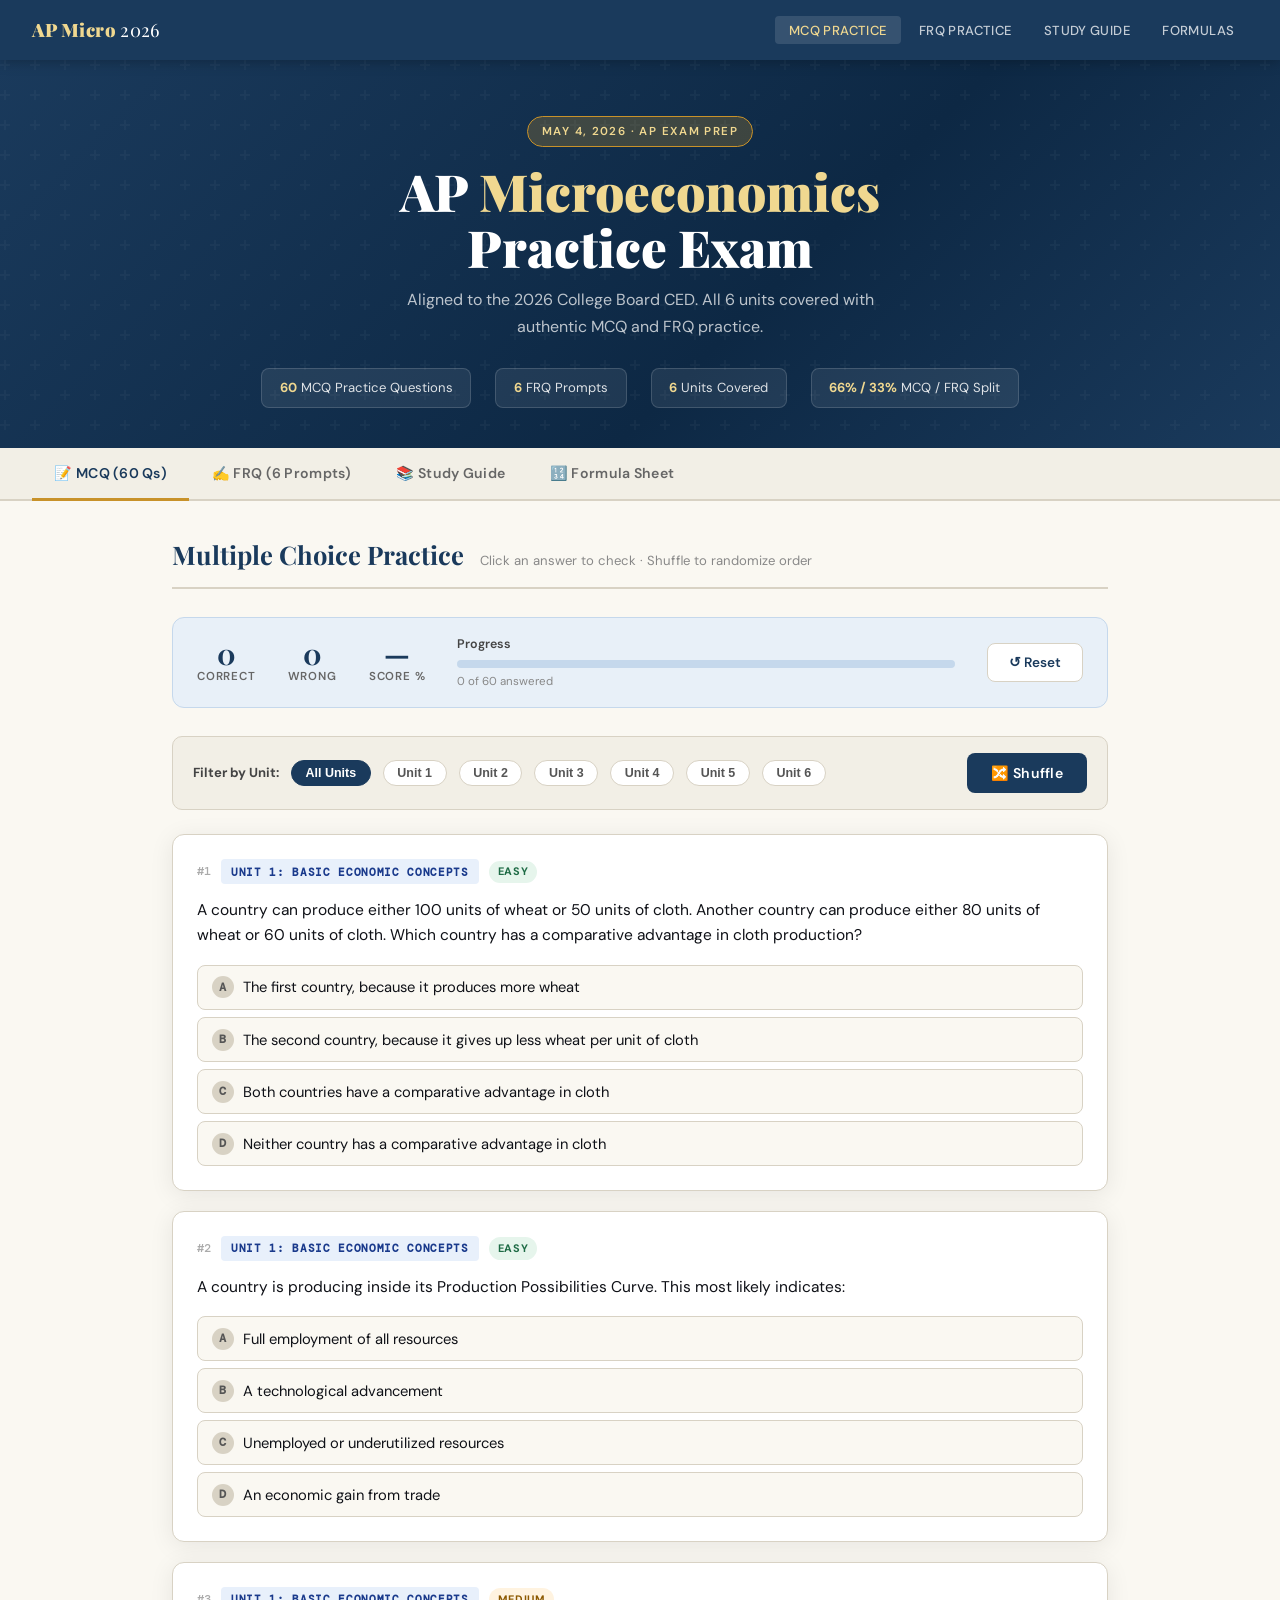
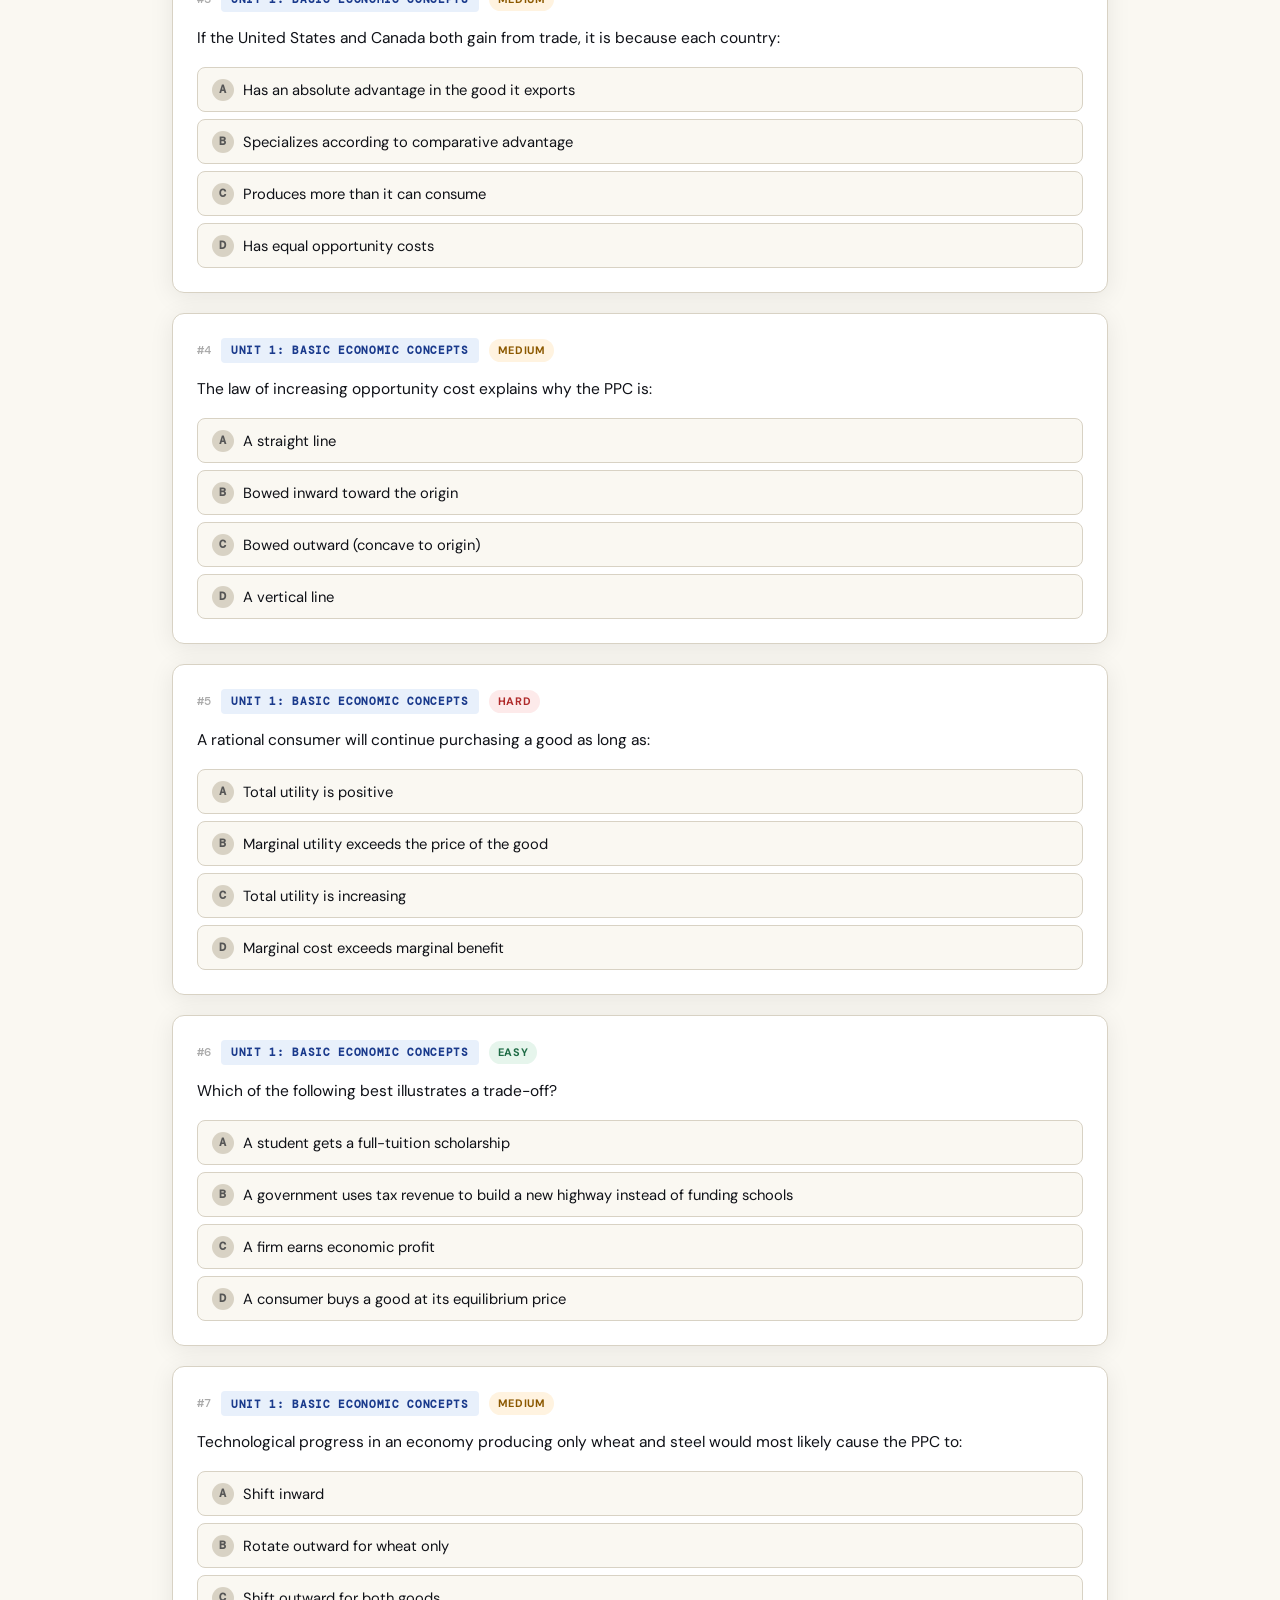
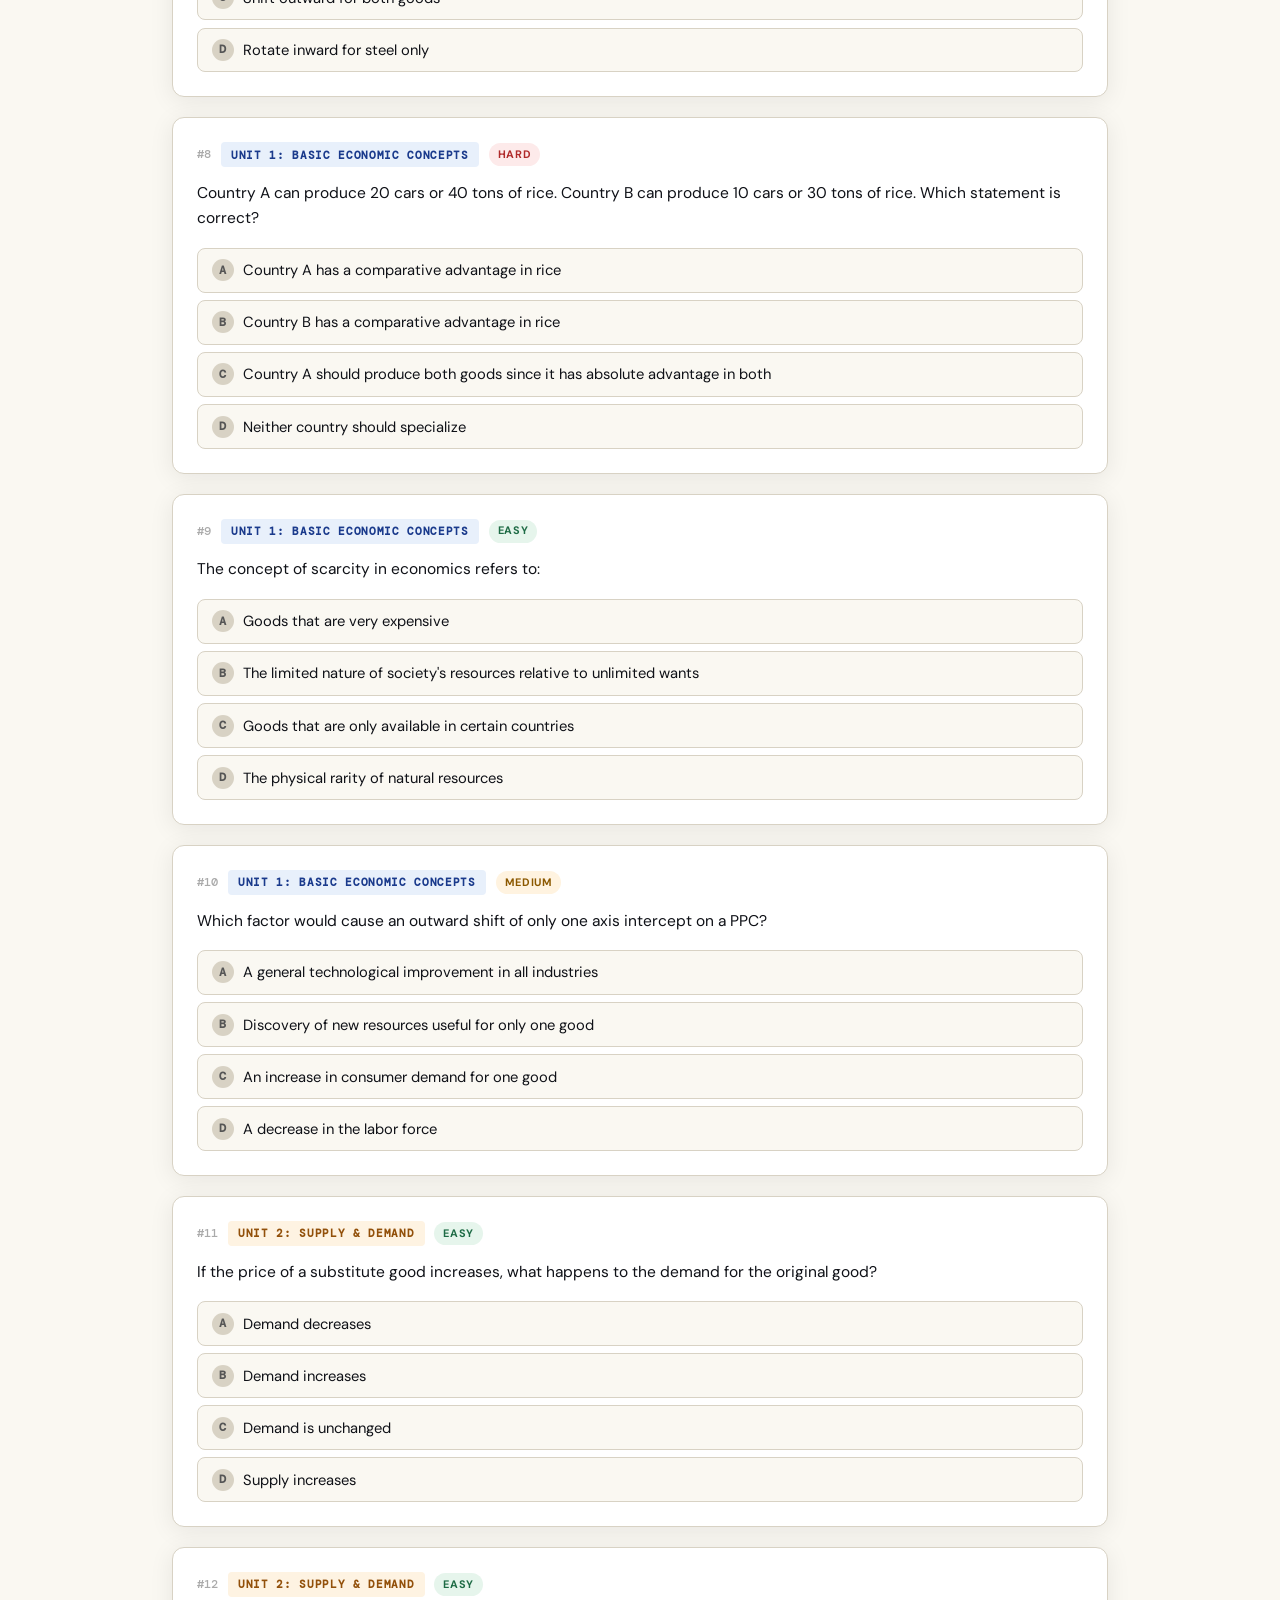
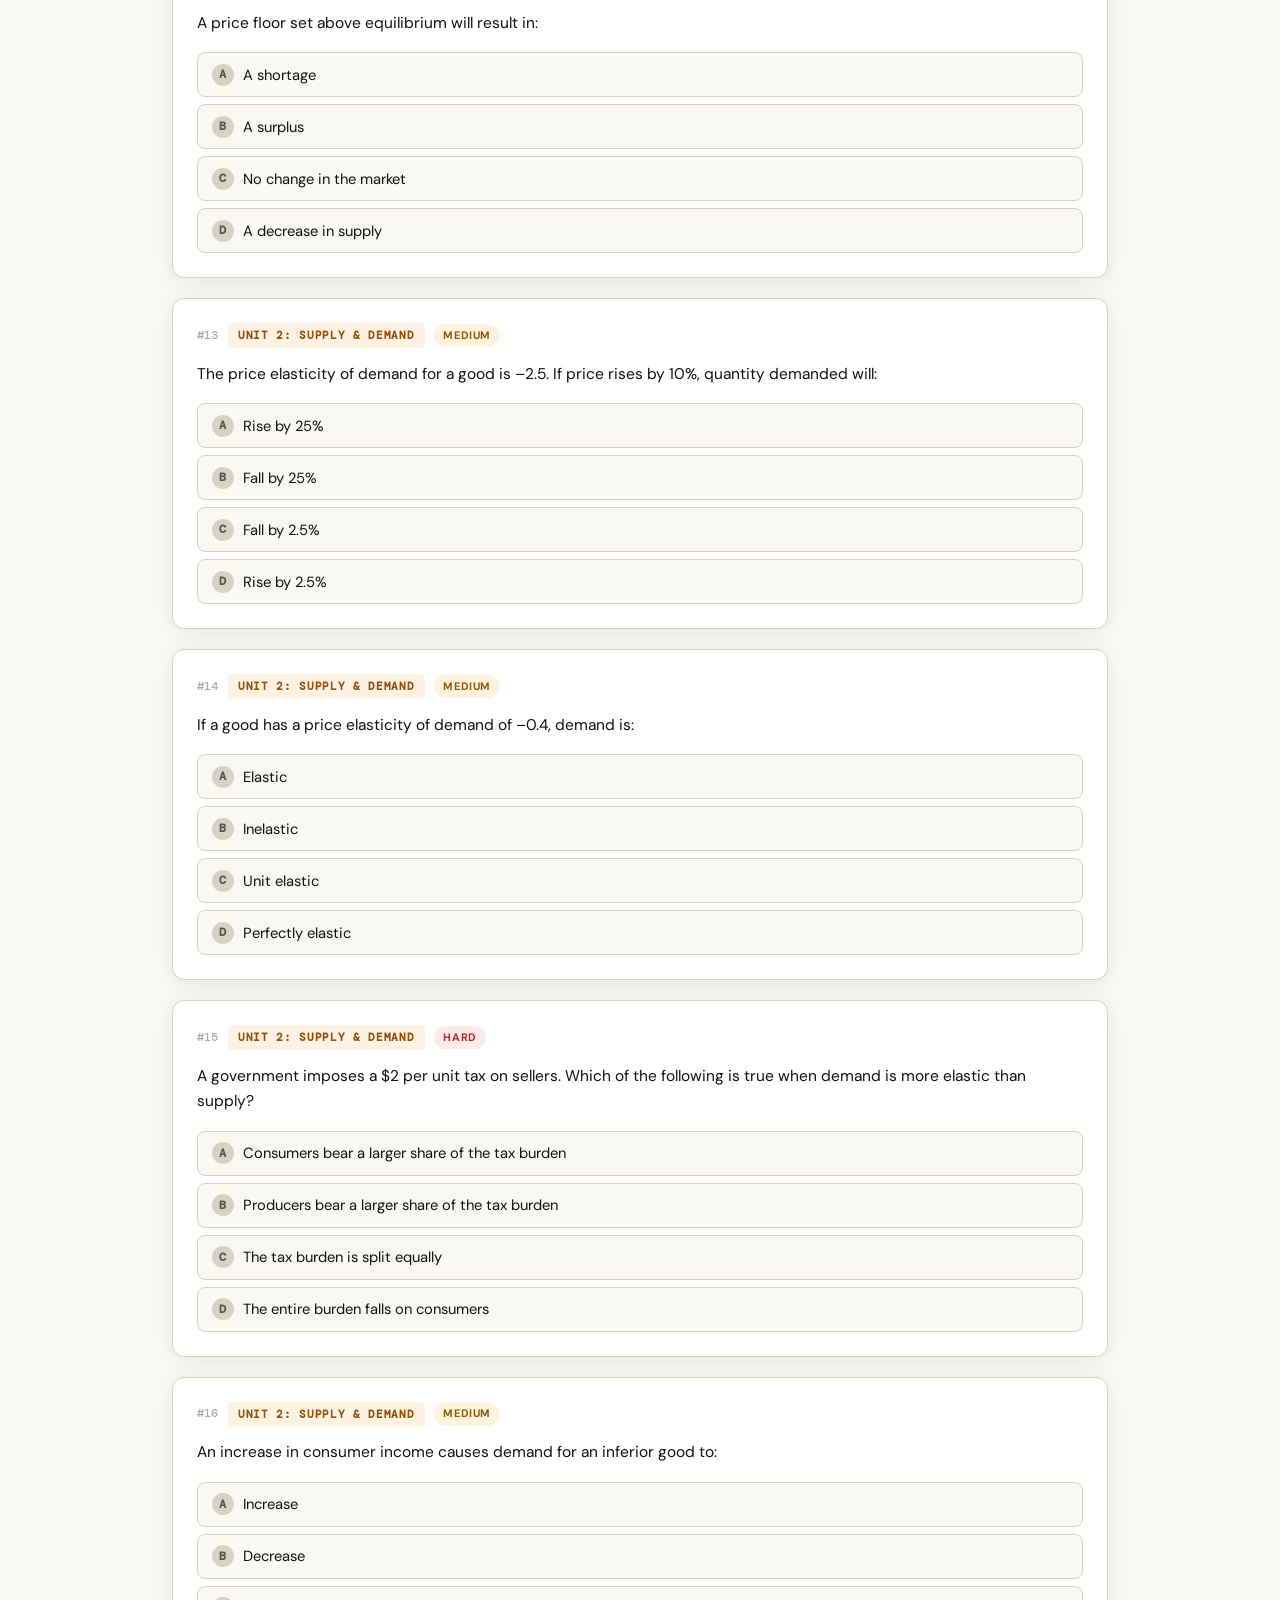
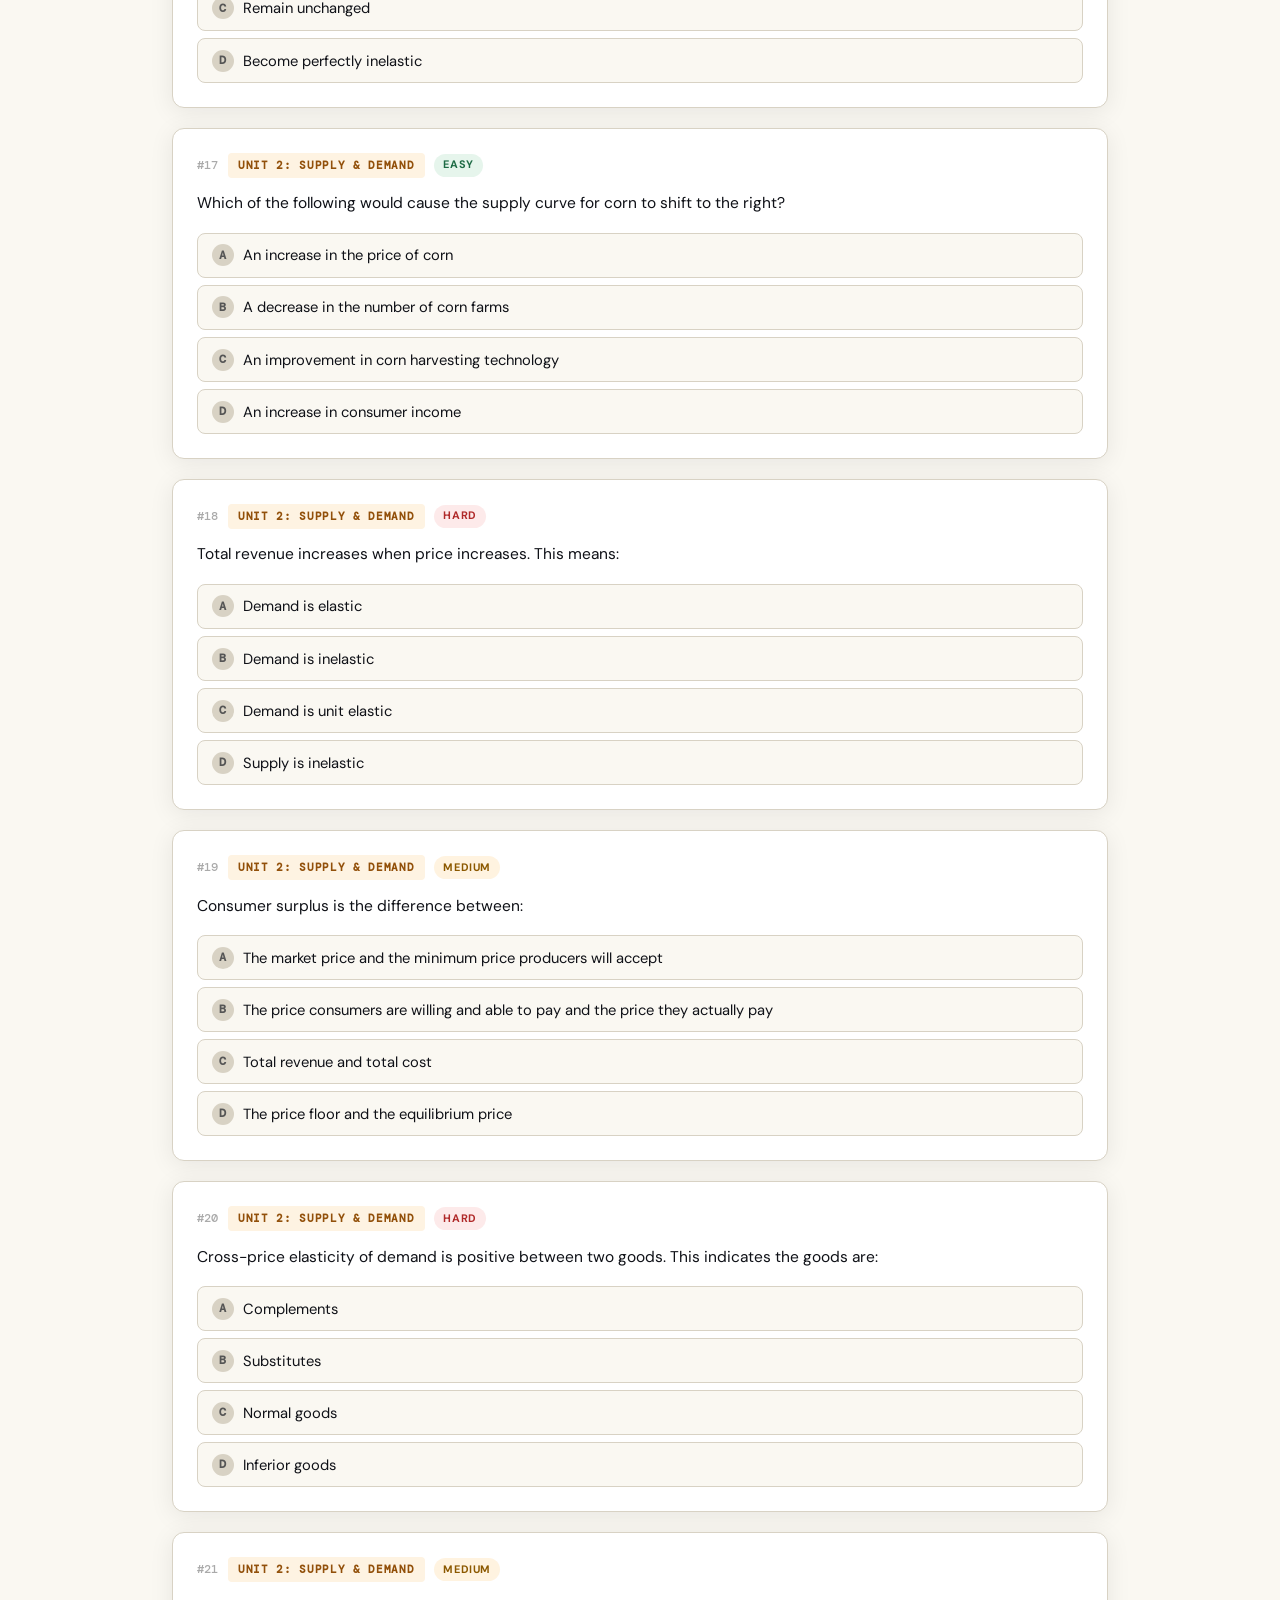
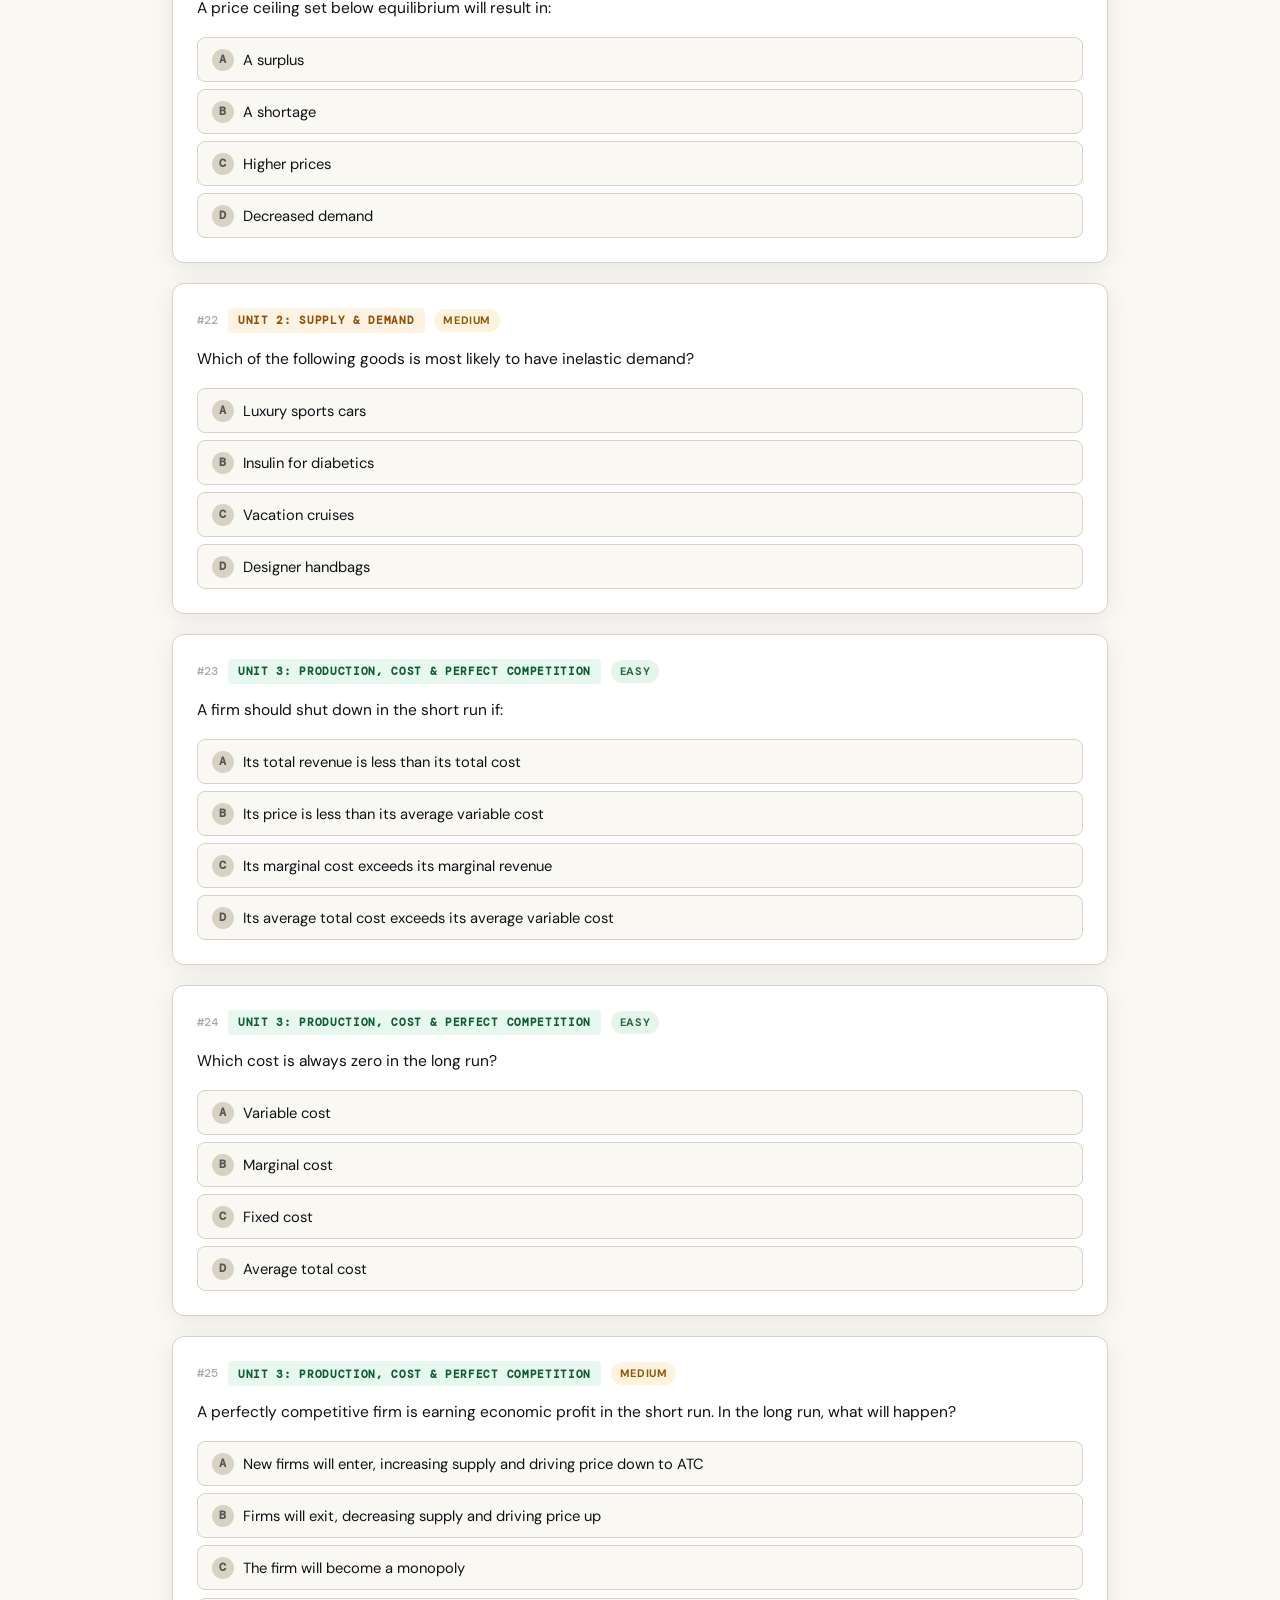
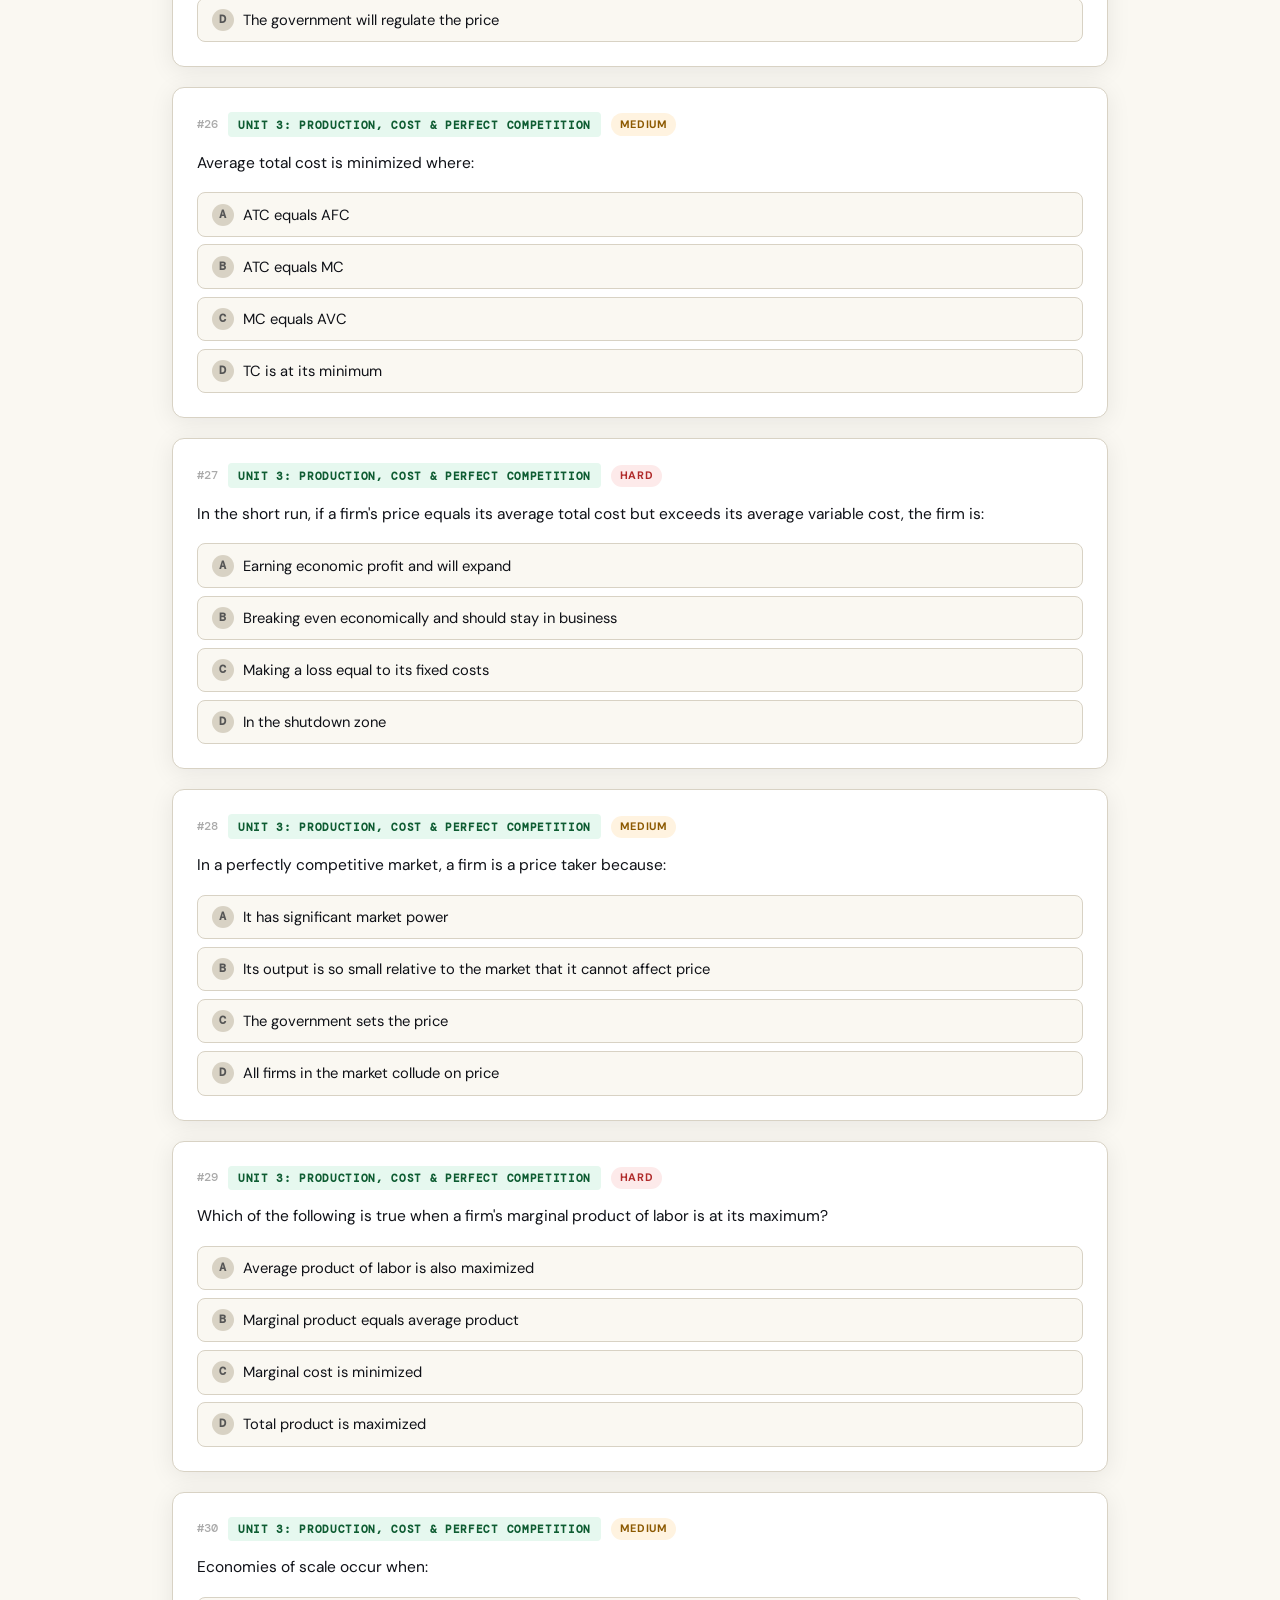
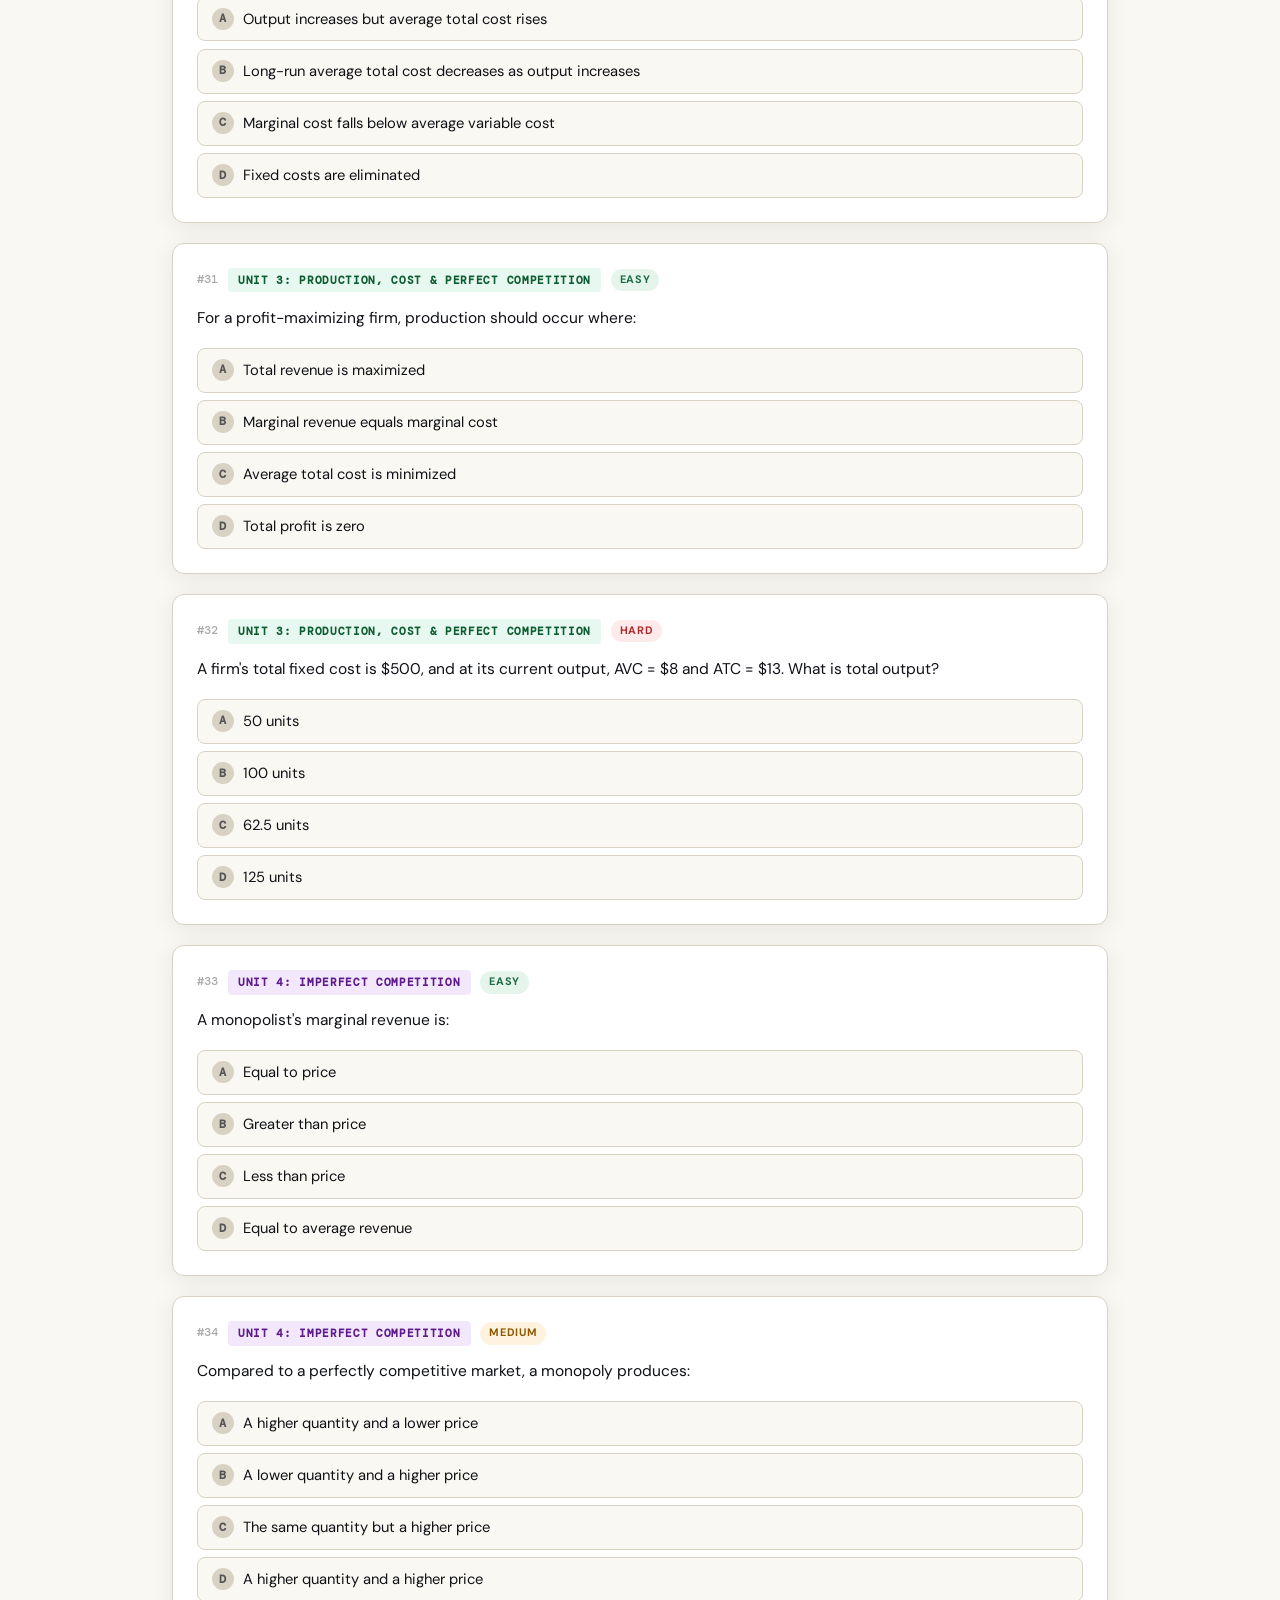
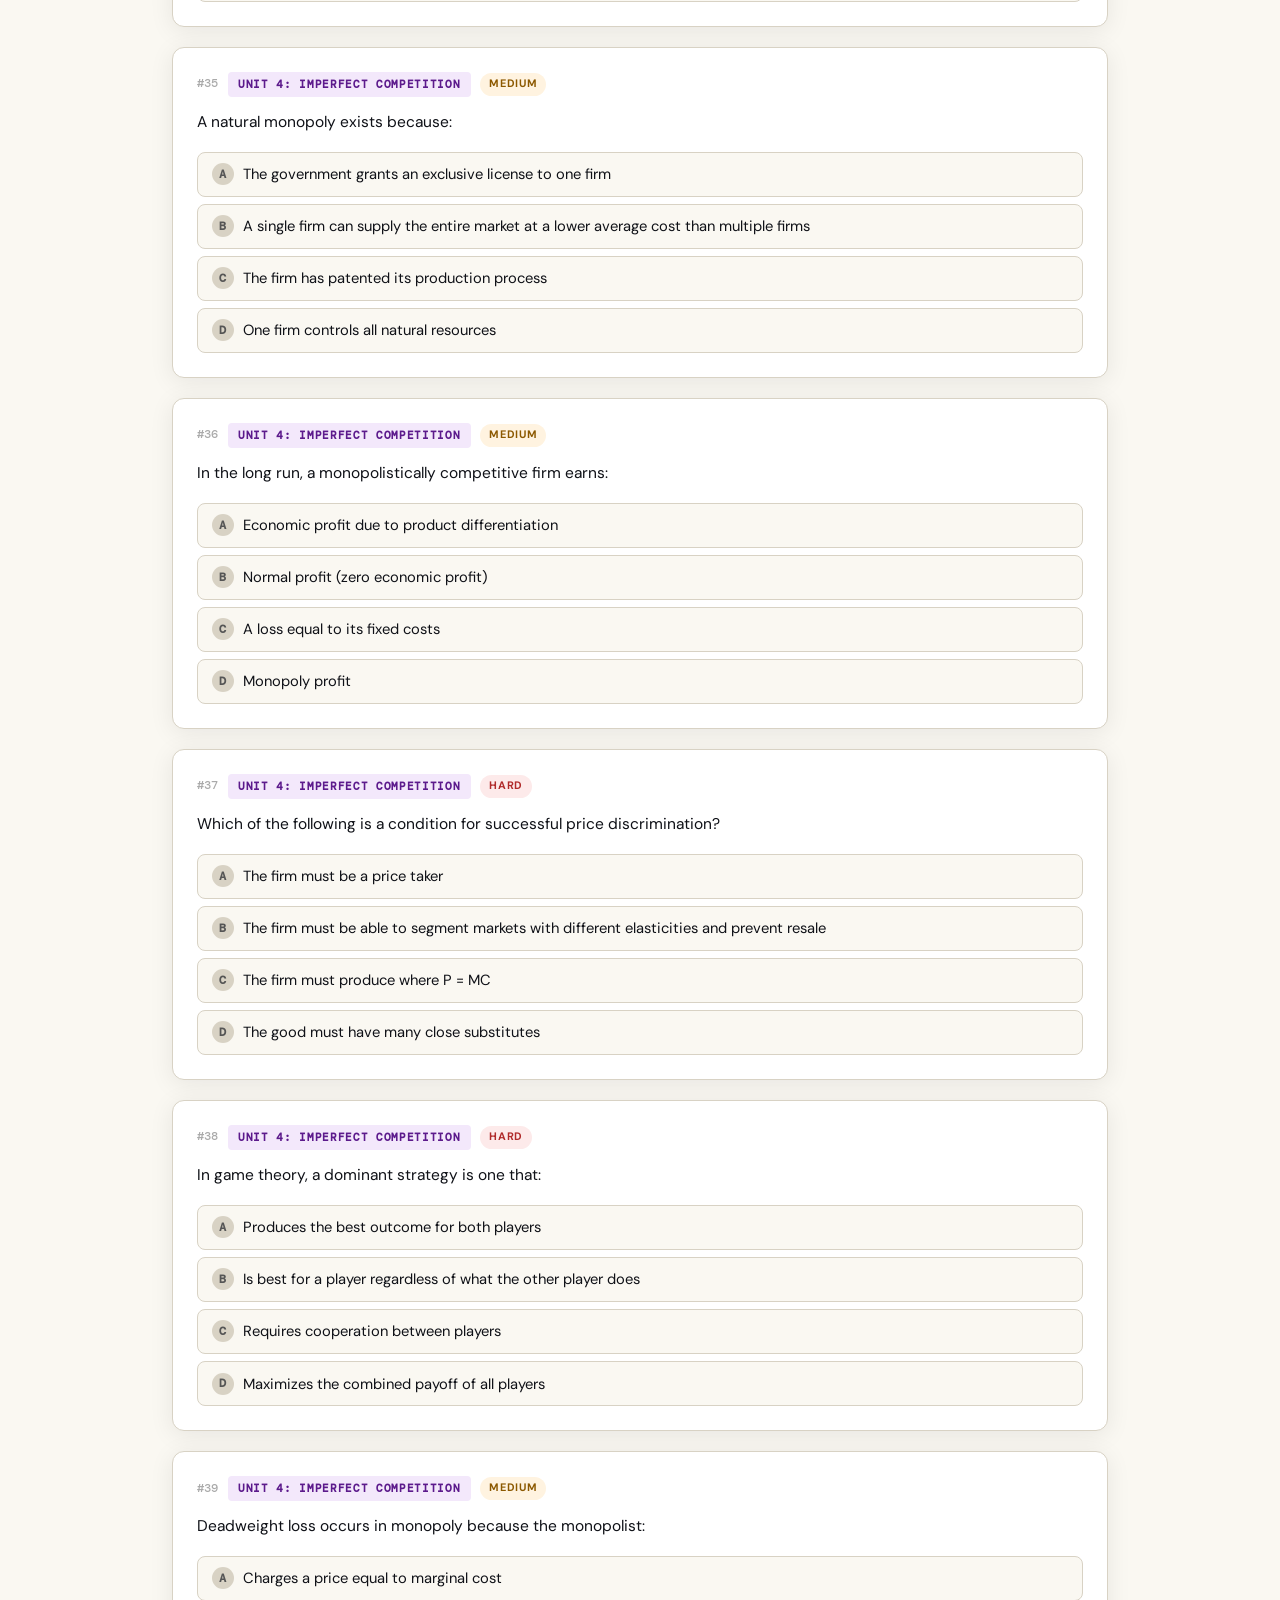
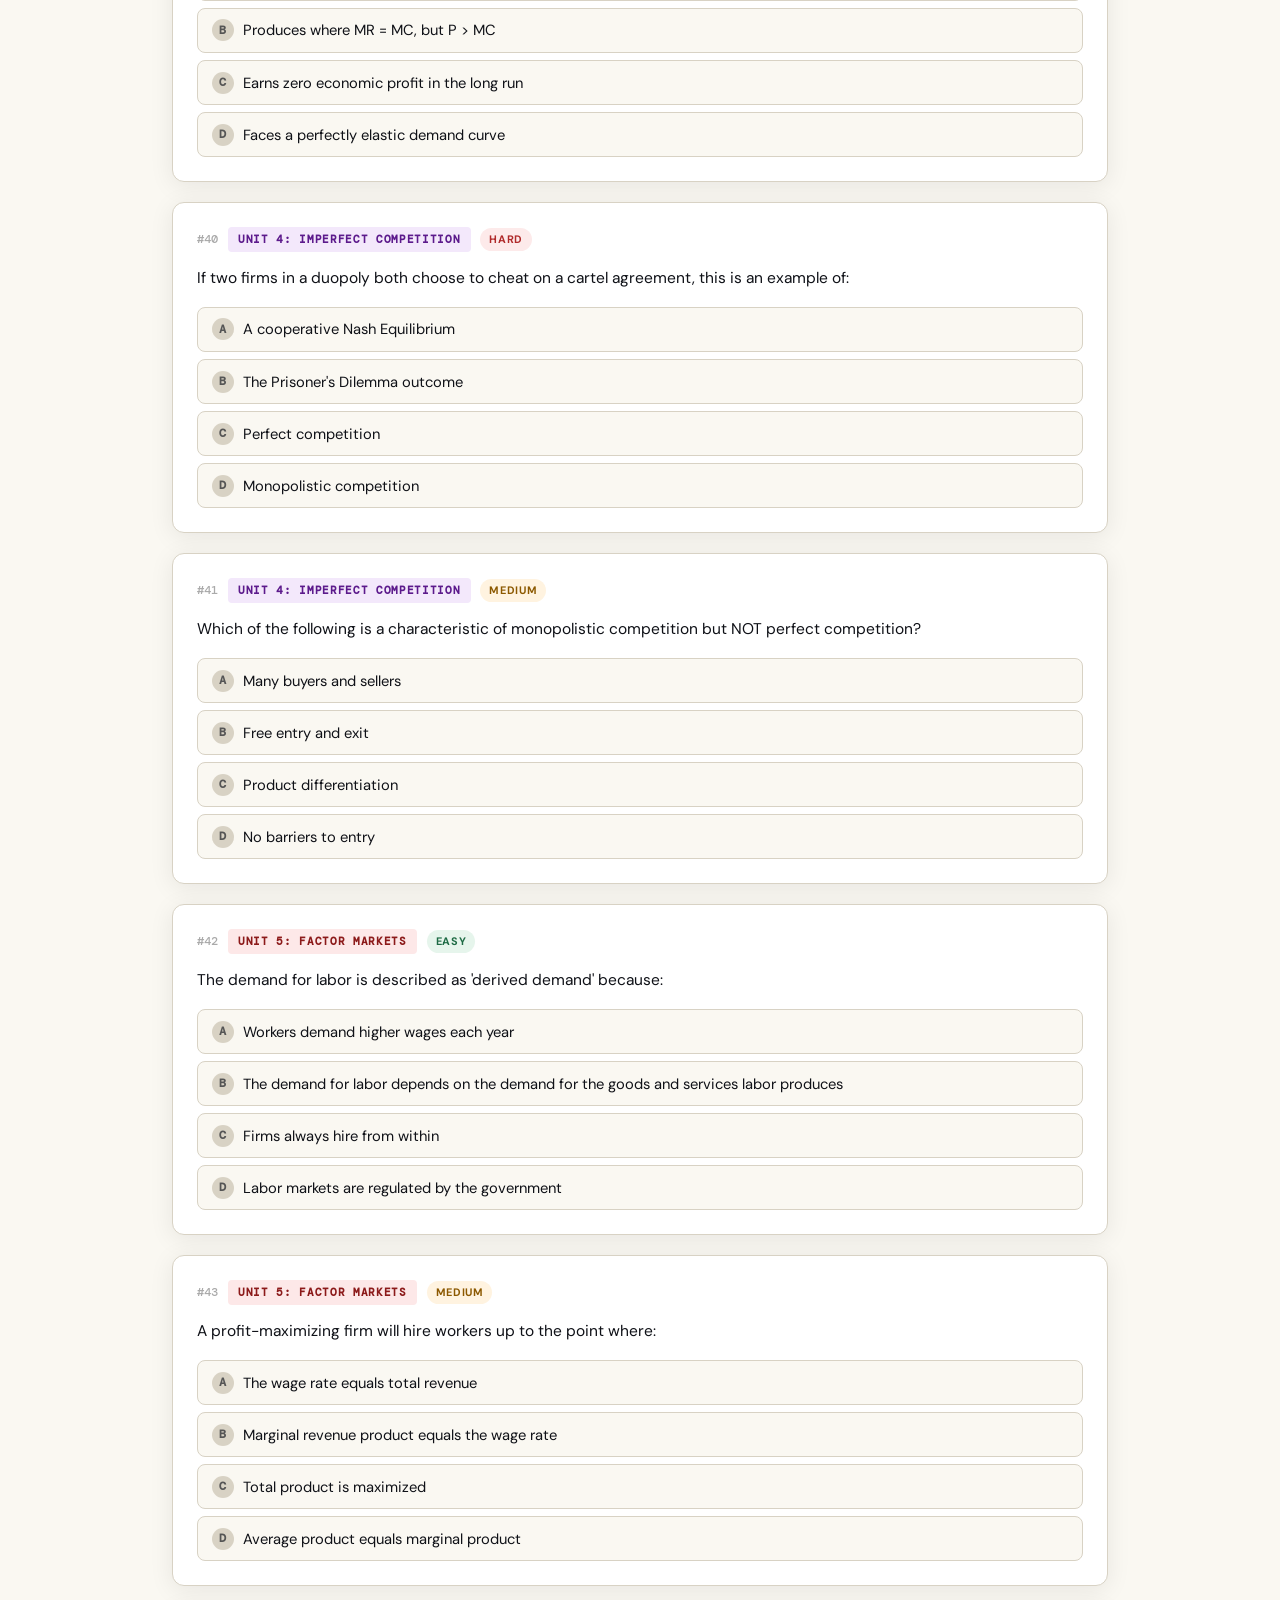
==== index.html @ cf3f4858 "Rename ap_micro_2026_practice.html to index.html" ====
<!DOCTYPE html>
<html lang="en">
<head>
<meta charset="UTF-8">
<meta name="viewport" content="width=device-width, initial-scale=1.0">
<title>AP Microeconomics 2026 — Practice Exam</title>
<link href="https://fonts.googleapis.com/css2?family=Playfair+Display:wght@700;900&family=DM+Sans:wght@300;400;500;600&family=DM+Mono:wght@400;500&display=swap" rel="stylesheet">
<style>
  :root {
    --ink: #0f1117;
    --paper: #faf8f2;
    --cream: #f2efe6;
    --gold: #c8922a;
    --gold-light: #f0d890;
    --gold-pale: #fdf5dc;
    --blue: #1a3a5c;
    --blue-mid: #2d5f8a;
    --blue-light: #e8f0f8;
    --green: #1e6b45;
    --green-light: #e6f5ec;
    --red: #b02a2a;
    --red-light: #fdeaea;
    --border: #d8d2c4;
    --shadow: 0 4px 24px rgba(15,17,23,0.08);
    --shadow-lg: 0 12px 48px rgba(15,17,23,0.14);
  }

  * { box-sizing: border-box; margin: 0; padding: 0; }

  body {
    font-family: 'DM Sans', sans-serif;
    background: var(--paper);
    color: var(--ink);
    line-height: 1.65;
    font-size: 15px;
  }

  /* ── TOP NAV ── */
  header {
    background: var(--blue);
    color: #fff;
    padding: 0 2rem;
    display: flex;
    align-items: center;
    justify-content: space-between;
    height: 60px;
    position: sticky;
    top: 0;
    z-index: 200;
    box-shadow: 0 2px 12px rgba(0,0,0,0.25);
  }
  .logo {
    font-family: 'Playfair Display', serif;
    font-weight: 900;
    font-size: 1.15rem;
    letter-spacing: 0.02em;
    color: var(--gold-light);
  }
  .logo span { color: #fff; font-weight: 300; }
  .nav-links { display: flex; gap: 0.25rem; }
  .nav-links button {
    background: transparent;
    border: none;
    color: rgba(255,255,255,0.75);
    font-family: 'DM Sans', sans-serif;
    font-size: 0.82rem;
    font-weight: 500;
    padding: 0.35rem 0.85rem;
    border-radius: 4px;
    cursor: pointer;
    transition: all 0.2s;
    letter-spacing: 0.03em;
    text-transform: uppercase;
  }
  .nav-links button:hover, .nav-links button.active {
    background: rgba(255,255,255,0.12);
    color: #fff;
  }
  .nav-links button.active { color: var(--gold-light); }

  /* ── HERO ── */
  .hero {
    background: linear-gradient(135deg, var(--blue) 0%, #0d2844 60%, #1a3a5c 100%);
    color: #fff;
    padding: 3.5rem 2rem 2.5rem;
    text-align: center;
    position: relative;
    overflow: hidden;
  }
  .hero::before {
    content: '';
    position: absolute; inset: 0;
    background: url("data:image/svg+xml,%3Csvg width='60' height='60' viewBox='0 0 60 60' xmlns='http://www.w3.org/2000/svg'%3E%3Cg fill='none' fill-rule='evenodd'%3E%3Cg fill='%23ffffff' fill-opacity='0.03'%3E%3Cpath d='M36 34v-4h-2v4h-4v2h4v4h2v-4h4v-2h-4zm0-30V0h-2v4h-4v2h4v4h2V6h4V4h-4zM6 34v-4H4v4H0v2h4v4h2v-4h4v-2H6zM6 4V0H4v4H0v2h4v4h2V6h4V4H6z'/%3E%3C/g%3E%3C/g%3E%3C/svg%3E");
  }
  .hero-tag {
    display: inline-block;
    background: rgba(200,146,42,0.25);
    border: 1px solid var(--gold);
    color: var(--gold-light);
    font-size: 0.72rem;
    font-weight: 600;
    letter-spacing: 0.12em;
    text-transform: uppercase;
    padding: 0.3rem 0.9rem;
    border-radius: 100px;
    margin-bottom: 1rem;
  }
  .hero h1 {
    font-family: 'Playfair Display', serif;
    font-size: clamp(2rem, 5vw, 3.2rem);
    font-weight: 900;
    line-height: 1.1;
    margin-bottom: 0.75rem;
    color: #fff;
  }
  .hero h1 em { color: var(--gold-light); font-style: normal; }
  .hero p {
    font-size: 1rem;
    color: rgba(255,255,255,0.72);
    max-width: 540px;
    margin: 0 auto 1.75rem;
  }
  .hero-stats {
    display: flex;
    gap: 1.5rem;
    justify-content: center;
    flex-wrap: wrap;
  }
  .stat-pill {
    background: rgba(255,255,255,0.08);
    border: 1px solid rgba(255,255,255,0.15);
    padding: 0.5rem 1.1rem;
    border-radius: 8px;
    font-size: 0.82rem;
    color: rgba(255,255,255,0.85);
  }
  .stat-pill strong { color: var(--gold-light); font-weight: 700; }

  /* ── TABS ── */
  .tabs-wrap {
    background: var(--cream);
    border-bottom: 2px solid var(--border);
    padding: 0 2rem;
    display: flex;
    gap: 0;
  }
  .tab-btn {
    background: transparent;
    border: none;
    border-bottom: 3px solid transparent;
    margin-bottom: -2px;
    padding: 1rem 1.4rem;
    font-family: 'DM Sans', sans-serif;
    font-weight: 600;
    font-size: 0.88rem;
    color: #666;
    cursor: pointer;
    transition: all 0.2s;
    letter-spacing: 0.02em;
    white-space: nowrap;
  }
  .tab-btn:hover { color: var(--blue); }
  .tab-btn.active { color: var(--blue); border-bottom-color: var(--gold); }

  /* ── PANELS ── */
  .panel { display: none; padding: 2rem; max-width: 1000px; margin: 0 auto; }
  .panel.active { display: block; }

  /* ── UNIT BADGES ── */
  .unit-badge {
    display: inline-block;
    padding: 0.2rem 0.65rem;
    border-radius: 4px;
    font-size: 0.7rem;
    font-weight: 700;
    letter-spacing: 0.06em;
    text-transform: uppercase;
    font-family: 'DM Mono', monospace;
  }
  .u1 { background: #e8f0fb; color: #1a3a8c; }
  .u2 { background: #fef3e2; color: #92500a; }
  .u3 { background: #e6f8ef; color: #0e5c32; }
  .u4 { background: #f3e8fb; color: #5c1a8c; }
  .u5 { background: #fde8e8; color: #8c1a1a; }
  .u6 { background: #e8f8f8; color: #0e5c5c; }

  /* ── SECTION HEADERS ── */
  .section-header {
    display: flex;
    align-items: baseline;
    gap: 1rem;
    margin-bottom: 1.75rem;
    padding-bottom: 0.75rem;
    border-bottom: 2px solid var(--border);
  }
  .section-header h2 {
    font-family: 'Playfair Display', serif;
    font-size: 1.6rem;
    font-weight: 700;
    color: var(--blue);
  }
  .section-header .sub { font-size: 0.82rem; color: #888; }

  /* ── FILTERS ── */
  .filter-bar {
    display: flex;
    flex-wrap: wrap;
    gap: 0.5rem;
    margin-bottom: 1.5rem;
    align-items: center;
  }
  .filter-bar label { font-size: 0.8rem; color: #666; font-weight: 600; margin-right: 0.25rem; }
  .filter-btn {
    background: #fff;
    border: 1.5px solid var(--border);
    border-radius: 100px;
    padding: 0.3rem 0.85rem;
    font-size: 0.78rem;
    font-weight: 600;
    cursor: pointer;
    transition: all 0.18s;
    color: #555;
  }
  .filter-btn:hover { border-color: var(--blue-mid); color: var(--blue); }
  .filter-btn.active { background: var(--blue); color: #fff; border-color: var(--blue); }

  /* ── MCQ CARD ── */
  .mcq-card {
    background: #fff;
    border: 1.5px solid var(--border);
    border-radius: 12px;
    padding: 1.5rem;
    margin-bottom: 1.25rem;
    box-shadow: var(--shadow);
    transition: box-shadow 0.2s;
  }
  .mcq-card:hover { box-shadow: var(--shadow-lg); }
  .q-meta {
    display: flex;
    align-items: center;
    gap: 0.6rem;
    margin-bottom: 0.85rem;
    flex-wrap: wrap;
  }
  .q-num {
    font-family: 'DM Mono', monospace;
    font-size: 0.75rem;
    color: #aaa;
    font-weight: 500;
  }
  .diff-badge {
    font-size: 0.68rem;
    font-weight: 700;
    padding: 0.15rem 0.55rem;
    border-radius: 100px;
    text-transform: uppercase;
    letter-spacing: 0.06em;
  }
  .diff-easy { background: #e6f5ec; color: #1e6b45; }
  .diff-medium { background: #fff3e0; color: #8c5900; }
  .diff-hard { background: #fdeaea; color: #b02a2a; }

  .q-text {
    font-size: 0.97rem;
    line-height: 1.65;
    color: var(--ink);
    margin-bottom: 1rem;
    font-weight: 400;
  }
  .choices { list-style: none; display: flex; flex-direction: column; gap: 0.45rem; }
  .choice-btn {
    width: 100%;
    text-align: left;
    background: var(--paper);
    border: 1.5px solid var(--border);
    border-radius: 8px;
    padding: 0.65rem 1rem 0.65rem 0.85rem;
    font-size: 0.92rem;
    font-family: 'DM Sans', sans-serif;
    cursor: pointer;
    display: flex;
    align-items: flex-start;
    gap: 0.6rem;
    transition: all 0.15s;
    color: var(--ink);
    line-height: 1.5;
  }
  .choice-btn:hover:not(:disabled) { background: var(--blue-light); border-color: var(--blue-mid); }
  .choice-letter {
    width: 22px; height: 22px;
    background: var(--border);
    border-radius: 50%;
    display: flex; align-items: center; justify-content: center;
    font-size: 0.72rem; font-weight: 700;
    flex-shrink: 0;
    transition: all 0.15s;
    color: #555;
    font-family: 'DM Mono', monospace;
  }
  .choice-btn:hover:not(:disabled) .choice-letter { background: var(--blue); color: #fff; }
  .choice-btn.correct { background: var(--green-light); border-color: var(--green); color: var(--green); }
  .choice-btn.correct .choice-letter { background: var(--green); color: #fff; }
  .choice-btn.wrong { background: var(--red-light); border-color: var(--red); color: var(--red); }
  .choice-btn.wrong .choice-letter { background: var(--red); color: #fff; }
  .choice-btn.reveal-correct { background: var(--green-light); border-color: var(--green); }
  .choice-btn.reveal-correct .choice-letter { background: var(--green); color: #fff; }
  .choice-btn:disabled { cursor: default; }

  .explanation {
    display: none;
    margin-top: 1rem;
    padding: 0.9rem 1rem;
    background: var(--gold-pale);
    border-left: 3px solid var(--gold);
    border-radius: 0 8px 8px 0;
    font-size: 0.88rem;
    line-height: 1.6;
    color: #5a4010;
  }
  .explanation.show { display: block; }
  .explanation strong { color: var(--gold); }

  /* ── SCORE TRACKER ── */
  .score-bar {
    background: var(--blue-light);
    border: 1.5px solid #c5d8ec;
    border-radius: 12px;
    padding: 1rem 1.5rem;
    margin-bottom: 1.75rem;
    display: flex;
    align-items: center;
    gap: 2rem;
    flex-wrap: wrap;
  }
  .score-item { text-align: center; }
  .score-val {
    font-family: 'Playfair Display', serif;
    font-size: 1.8rem;
    font-weight: 700;
    color: var(--blue);
    line-height: 1;
  }
  .score-label { font-size: 0.72rem; color: #666; text-transform: uppercase; letter-spacing: 0.07em; font-weight: 600; }
  .score-progress { flex: 1; min-width: 200px; }
  .prog-track { background: #c5d8ec; border-radius: 100px; height: 8px; overflow: hidden; margin-top: 0.35rem; }
  .prog-fill { background: var(--blue); height: 100%; border-radius: 100px; transition: width 0.4s ease; }

  /* ── FRQ PANEL ── */
  .frq-card {
    background: #fff;
    border: 1.5px solid var(--border);
    border-radius: 12px;
    margin-bottom: 1.75rem;
    overflow: hidden;
    box-shadow: var(--shadow);
  }
  .frq-header {
    background: var(--blue);
    color: #fff;
    padding: 1rem 1.5rem;
    display: flex;
    align-items: center;
    gap: 1rem;
  }
  .frq-header h3 {
    font-family: 'Playfair Display', serif;
    font-size: 1.1rem;
    font-weight: 700;
  }
  .frq-type {
    background: rgba(255,255,255,0.15);
    border: 1px solid rgba(255,255,255,0.25);
    padding: 0.2rem 0.65rem;
    border-radius: 100px;
    font-size: 0.72rem;
    font-weight: 600;
    letter-spacing: 0.07em;
    text-transform: uppercase;
    margin-left: auto;
  }
  .frq-body { padding: 1.5rem; }
  .frq-scenario {
    background: var(--cream);
    border-left: 3px solid var(--gold);
    padding: 1rem 1.2rem;
    margin-bottom: 1.25rem;
    border-radius: 0 8px 8px 0;
    font-size: 0.94rem;
    line-height: 1.65;
  }
  .frq-parts { counter-reset: part; }
  .frq-part {
    margin-bottom: 1.25rem;
    padding-left: 1.5rem;
    position: relative;
  }
  .frq-part::before {
    counter-increment: part;
    content: "(" counter(part, lower-alpha) ")";
    position: absolute;
    left: 0;
    font-weight: 700;
    color: var(--blue);
    font-family: 'DM Mono', monospace;
    font-size: 0.85rem;
  }
  .frq-part p { font-size: 0.93rem; line-height: 1.6; margin-bottom: 0.5rem; }
  .frq-pts { font-size: 0.75rem; color: #888; font-weight: 600; font-family: 'DM Mono', monospace; }
  .answer-area {
    width: 100%;
    min-height: 80px;
    border: 1.5px solid var(--border);
    border-radius: 8px;
    padding: 0.75rem;
    font-family: 'DM Sans', sans-serif;
    font-size: 0.9rem;
    resize: vertical;
    background: var(--paper);
    color: var(--ink);
    transition: border-color 0.2s;
  }
  .answer-area:focus { outline: none; border-color: var(--blue-mid); background: #fff; }

  .rubric-toggle {
    background: transparent;
    border: 1.5px solid var(--border);
    border-radius: 8px;
    padding: 0.55rem 1.1rem;
    font-size: 0.82rem;
    font-weight: 600;
    color: var(--blue);
    cursor: pointer;
    transition: all 0.18s;
    margin-top: 1rem;
    font-family: 'DM Sans', sans-serif;
  }
  .rubric-toggle:hover { background: var(--blue-light); }

  .rubric-box {
    display: none;
    margin-top: 1rem;
    background: var(--green-light);
    border: 1.5px solid #a8dcb8;
    border-radius: 8px;
    padding: 1rem 1.2rem;
    font-size: 0.88rem;
    line-height: 1.65;
    color: #1a4a2e;
  }
  .rubric-box.show { display: block; }
  .rubric-box h4 { font-weight: 700; margin-bottom: 0.5rem; color: var(--green); }
  .rubric-box ul { padding-left: 1.2rem; }
  .rubric-box li { margin-bottom: 0.35rem; }

  /* ── STUDY GUIDE TAB ── */
  .unit-grid { display: grid; grid-template-columns: repeat(auto-fill, minmax(280px, 1fr)); gap: 1.25rem; }
  .unit-card {
    background: #fff;
    border: 1.5px solid var(--border);
    border-radius: 12px;
    padding: 1.25rem;
    box-shadow: var(--shadow);
  }
  .unit-card-header {
    display: flex;
    align-items: center;
    gap: 0.75rem;
    margin-bottom: 0.85rem;
  }
  .unit-icon {
    width: 38px; height: 38px;
    border-radius: 8px;
    display: flex; align-items: center; justify-content: center;
    font-size: 1.1rem;
    flex-shrink: 0;
  }
  .unit-card h3 { font-size: 0.95rem; font-weight: 700; color: var(--blue); }
  .unit-card .weight {
    font-family: 'DM Mono', monospace;
    font-size: 0.75rem;
    color: #999;
    font-weight: 500;
  }
  .key-concepts { padding-left: 1rem; }
  .key-concepts li { font-size: 0.83rem; color: #444; margin-bottom: 0.25rem; line-height: 1.5; }
  .tip-box {
    background: var(--gold-pale);
    border: 1.5px solid #e8cc78;
    border-radius: 10px;
    padding: 1rem 1.2rem;
    margin-top: 1.5rem;
    font-size: 0.88rem;
    line-height: 1.65;
  }
  .tip-box h4 { font-weight: 700; color: var(--gold); margin-bottom: 0.5rem; font-size: 0.9rem; }

  /* ── FORMULA SHEET ── */
  .formula-grid { display: grid; grid-template-columns: repeat(auto-fill, minmax(260px, 1fr)); gap: 1rem; }
  .formula-card {
    background: #fff;
    border: 1.5px solid var(--border);
    border-radius: 10px;
    padding: 1rem 1.15rem;
    box-shadow: var(--shadow);
  }
  .formula-card .fname { font-size: 0.78rem; color: #888; font-weight: 600; text-transform: uppercase; letter-spacing: 0.06em; margin-bottom: 0.4rem; }
  .formula-card .fexpr {
    font-family: 'DM Mono', monospace;
    font-size: 1rem;
    font-weight: 500;
    color: var(--blue);
    background: var(--blue-light);
    padding: 0.5rem 0.75rem;
    border-radius: 6px;
    margin-bottom: 0.5rem;
    display: block;
  }
  .formula-card .fdesc { font-size: 0.81rem; color: #555; line-height: 1.5; }

  /* ── BUTTONS ── */
  .btn-primary {
    background: var(--blue);
    color: #fff;
    border: none;
    border-radius: 8px;
    padding: 0.7rem 1.5rem;
    font-size: 0.88rem;
    font-weight: 600;
    font-family: 'DM Sans', sans-serif;
    cursor: pointer;
    transition: all 0.2s;
    letter-spacing: 0.02em;
  }
  .btn-primary:hover { background: var(--blue-mid); }
  .btn-secondary {
    background: #fff;
    color: var(--blue);
    border: 1.5px solid var(--border);
    border-radius: 8px;
    padding: 0.65rem 1.3rem;
    font-size: 0.85rem;
    font-weight: 600;
    font-family: 'DM Sans', sans-serif;
    cursor: pointer;
    transition: all 0.2s;
  }
  .btn-secondary:hover { border-color: var(--blue); background: var(--blue-light); }

  .controls-bar {
    display: flex; gap: 0.75rem; flex-wrap: wrap; align-items: center;
    margin-bottom: 1.5rem;
    padding: 1rem 1.25rem;
    background: var(--cream);
    border-radius: 10px;
    border: 1.5px solid var(--border);
  }

  /* ── TOAST ── */
  .toast {
    position: fixed; bottom: 2rem; right: 2rem;
    background: var(--ink);
    color: #fff;
    padding: 0.75rem 1.25rem;
    border-radius: 10px;
    font-size: 0.85rem;
    font-weight: 500;
    box-shadow: var(--shadow-lg);
    opacity: 0;
    transform: translateY(10px);
    transition: all 0.3s;
    z-index: 1000;
    pointer-events: none;
  }
  .toast.show { opacity: 1; transform: translateY(0); }

  /* ── RESPONSIVE ── */
  @media(max-width:640px){
    .panel { padding: 1.25rem; }
    .hero { padding: 2.5rem 1.25rem 2rem; }
    .tabs-wrap { padding: 0 0.75rem; overflow-x: auto; }
    .score-bar { gap: 1rem; }
    header { padding: 0 1rem; }
    .nav-links { display: none; }
  }
</style>
</head>
<body>

<header>
  <div class="logo">AP Micro <span>2026</span></div>
  <nav class="nav-links">
    <button class="active" onclick="showTab('mcq')">MCQ Practice</button>
    <button onclick="showTab('frq')">FRQ Practice</button>
    <button onclick="showTab('guide')">Study Guide</button>
    <button onclick="showTab('formulas')">Formulas</button>
  </nav>
</header>

<div class="hero">
  <div class="hero-tag">May 4, 2026 · AP Exam Prep</div>
  <h1>AP <em>Microeconomics</em><br>Practice Exam</h1>
  <p>Aligned to the 2026 College Board CED. All 6 units covered with authentic MCQ and FRQ practice.</p>
  <div class="hero-stats">
    <div class="stat-pill"><strong>60</strong> MCQ Practice Questions</div>
    <div class="stat-pill"><strong>6</strong> FRQ Prompts</div>
    <div class="stat-pill"><strong>6</strong> Units Covered</div>
    <div class="stat-pill"><strong>66% / 33%</strong> MCQ / FRQ Split</div>
  </div>
</div>

<div class="tabs-wrap">
  <button class="tab-btn active" onclick="showTab('mcq')">📝 MCQ (60 Qs)</button>
  <button class="tab-btn" onclick="showTab('frq')">✍️ FRQ (6 Prompts)</button>
  <button class="tab-btn" onclick="showTab('guide')">📚 Study Guide</button>
  <button class="tab-btn" onclick="showTab('formulas')">🔢 Formula Sheet</button>
</div>

<!-- ══ MCQ PANEL ══ -->
<div id="panel-mcq" class="panel active">
  <div class="section-header">
    <h2>Multiple Choice Practice</h2>
    <span class="sub">Click an answer to check · Shuffle to randomize order</span>
  </div>

  <div id="score-bar" class="score-bar">
    <div class="score-item">
      <div class="score-val" id="score-correct">0</div>
      <div class="score-label">Correct</div>
    </div>
    <div class="score-item">
      <div class="score-val" id="score-wrong">0</div>
      <div class="score-label">Wrong</div>
    </div>
    <div class="score-item">
      <div class="score-val" id="score-pct">—</div>
      <div class="score-label">Score %</div>
    </div>
    <div class="score-progress">
      <div style="font-size:0.78rem;font-weight:600;color:#444;">Progress</div>
      <div class="prog-track"><div class="prog-fill" id="prog-fill" style="width:0%"></div></div>
      <div style="font-size:0.72rem;color:#888;margin-top:0.25rem;" id="prog-label">0 of 60 answered</div>
    </div>
    <button class="btn-secondary" onclick="resetMCQ()">↺ Reset</button>
  </div>

  <div class="controls-bar">
    <label style="font-size:0.82rem;font-weight:700;color:#444;">Filter by Unit:</label>
    <button class="filter-btn active" onclick="filterMCQ('all',this)">All Units</button>
    <button class="filter-btn" onclick="filterMCQ(1,this)">Unit 1</button>
    <button class="filter-btn" onclick="filterMCQ(2,this)">Unit 2</button>
    <button class="filter-btn" onclick="filterMCQ(3,this)">Unit 3</button>
    <button class="filter-btn" onclick="filterMCQ(4,this)">Unit 4</button>
    <button class="filter-btn" onclick="filterMCQ(5,this)">Unit 5</button>
    <button class="filter-btn" onclick="filterMCQ(6,this)">Unit 6</button>
    <button class="btn-primary" style="margin-left:auto" onclick="shuffleMCQ()">🔀 Shuffle</button>
  </div>

  <div id="mcq-container"></div>
</div>

<!-- ══ FRQ PANEL ══ -->
<div id="panel-frq" class="panel">
  <div class="section-header">
    <h2>Free Response Practice</h2>
    <span class="sub">1 Long FRQ (10 pts) + 2 Short FRQs (5 pts each) — write answers, then reveal rubric</span>
  </div>
  <div id="frq-container"></div>
</div>

<!-- ══ STUDY GUIDE PANEL ══ -->
<div id="panel-guide" class="panel">
  <div class="section-header">
    <h2>Unit-by-Unit Study Guide</h2>
    <span class="sub">Exam weight percentages from the 2026 College Board CED</span>
  </div>
  <div class="unit-grid" id="guide-grid"></div>
  <div class="tip-box" style="margin-top:1.75rem">
    <h4>🎯 Top Exam Tips for May 4, 2026</h4>
    <ul style="padding-left:1.2rem;font-size:0.88rem;line-height:1.8">
      <li><strong>Draw graphs every time.</strong> Nearly every FRQ requires a correctly labeled graph (S/D, Cost Curves, MR/MC). Practice drawing them fast.</li>
      <li><strong>Label axes.</strong> Unlabeled axes cost you points even if the shape is correct.</li>
      <li><strong>Know the "why."</strong> MCQ frequently asks you to explain *why* a curve shifts, not just which direction.</li>
      <li><strong>Use MR = MC rule</strong> for ALL profit-maximizing firms — perfect competition, monopoly, monopolistic competition, and oligopoly.</li>
      <li><strong>Factor markets mirror product markets.</strong> MRP = MFC is just MR = MC applied to inputs.</li>
      <li><strong>Government intervention = deadweight loss.</strong> Taxes, price floors/ceilings, monopoly — all create DWL triangles.</li>
      <li><strong>A four-function calculator is permitted.</strong> Practice PED, PES, and TR/TC/profit calculations by hand.</li>
    </ul>
  </div>
</div>

<!-- ══ FORMULA SHEET PANEL ══ -->
<div id="panel-formulas" class="panel">
  <div class="section-header">
    <h2>Key Formulas &amp; Concepts</h2>
    <span class="sub">Memorize these cold — they appear in both MCQ and FRQ</span>
  </div>
  <div class="formula-grid" id="formula-grid"></div>
</div>

<div class="toast" id="toast"></div>

<script>
// ══════════════════════════════════════════
//  DATA
// ══════════════════════════════════════════

const UNIT_NAMES = {
  1:"Basic Economic Concepts",
  2:"Supply & Demand",
  3:"Production, Cost & Perfect Competition",
  4:"Imperfect Competition",
  5:"Factor Markets",
  6:"Market Failure & Gov't"
};
const UNIT_WEIGHTS = { 1:"8–14%", 2:"20–30%", 3:"25–35%", 4:"15–22%", 5:"10–13%", 6:"8–13%" };
const UNIT_ICONS = { 1:"🌐", 2:"⚖️", 3:"🏭", 4:"🏢", 5:"👷", 6:"🏛️" };
const UNIT_COLORS = { 1:"u1", 2:"u2", 3:"u3", 4:"u4", 5:"u5", 6:"u6" };

const UNIT_CONCEPTS = {
  1: ["Scarcity, trade-offs & opportunity cost","Production Possibilities Curve (PPC)","Absolute vs. comparative advantage","Specialization & trade","Economic systems & incentives","Marginal analysis & rational decision-making"],
  2: ["Law of demand & demand shifters","Law of supply & supply shifters","Market equilibrium & disequilibrium","Price elasticity of demand (PED)","Price elasticity of supply (PES)","Income & cross-price elasticity","Consumer & producer surplus","Price floors & price ceilings"],
  3: ["Production function: TP, MP, AP","Short-run costs: FC, VC, TC, AFC, AVC, ATC, MC","Long-run costs: economies & diseconomies of scale","Profit maximization: MR = MC","Short-run shutdown rule: P < AVC","Long-run: P = minimum ATC (zero profit)","Normal vs. economic profit"],
  4: ["Monopoly: downward-sloping demand, MR < P","Natural monopoly & government regulation","Monopolistic competition: differentiated products","Short-run monopolistic profit vs. long-run zero profit","Oligopoly & game theory basics","Nash Equilibrium, dominant strategies","Price discrimination"],
  5: ["Derived demand for labor","Marginal Revenue Product (MRP) = demand for labor","Marginal Factor Cost (MFC) = supply of labor","Profit maximization: MRP = MFC (or MRC)","Monopsony: single buyer of labor","Minimum wage effects on labor market","Physical capital & loanable funds market"],
  6: ["Negative & positive externalities","Deadweight loss from externalities","Corrective taxes (Pigouvian) & subsidies","Public goods: non-excludable & non-rival","Free-rider problem","Asymmetric information: adverse selection & moral hazard","Government policies: taxes, quotas, regulations"]
};

const allMCQ = [
  // UNIT 1
  {id:1,unit:1,diff:"easy",q:"A country can produce either 100 units of wheat or 50 units of cloth. Another country can produce either 80 units of wheat or 60 units of cloth. Which country has a comparative advantage in cloth production?",choices:["The first country, because it produces more wheat","The second country, because it gives up less wheat per unit of cloth","Both countries have a comparative advantage in cloth","Neither country has a comparative advantage in cloth"],correct:1,explain:"Comparative advantage is determined by opportunity cost. Country 1 gives up 2 wheat per cloth (100/50). Country 2 gives up 1.33 wheat per cloth (80/60). Country 2 has a lower opportunity cost of cloth, so it has the comparative advantage."},
  {id:2,unit:1,diff:"easy",q:"A country is producing inside its Production Possibilities Curve. This most likely indicates:",choices:["Full employment of all resources","A technological advancement","Unemployed or underutilized resources","An economic gain from trade"],correct:2,explain:"A point inside the PPC means the economy is not using all its available resources efficiently — some resources are unemployed or underutilized."},
  {id:3,unit:1,diff:"medium",q:"If the United States and Canada both gain from trade, it is because each country:",choices:["Has an absolute advantage in the good it exports","Specializes according to comparative advantage","Produces more than it can consume","Has equal opportunity costs"],correct:1,explain:"Mutual gains from trade arise when each country specializes in producing the good in which it has a comparative advantage (lower opportunity cost), regardless of absolute advantage."},
  {id:4,unit:1,diff:"medium",q:"The law of increasing opportunity cost explains why the PPC is:",choices:["A straight line","Bowed inward toward the origin","Bowed outward (concave to origin)","A vertical line"],correct:2,explain:"As a country produces more of one good, it must use resources progressively less suited for that production, increasing the opportunity cost. This causes the PPC to bow outward (concave to the origin)."},
  {id:5,unit:1,diff:"hard",q:"A rational consumer will continue purchasing a good as long as:",choices:["Total utility is positive","Marginal utility exceeds the price of the good","Total utility is increasing","Marginal cost exceeds marginal benefit"],correct:1,explain:"Rational consumers equate marginal benefit (marginal utility) to marginal cost (price). They continue consuming until MB = MC, meaning they purchase as long as marginal utility ≥ price."},
  {id:6,unit:1,diff:"easy",q:"Which of the following best illustrates a trade-off?",choices:["A student gets a full-tuition scholarship","A government uses tax revenue to build a new highway instead of funding schools","A firm earns economic profit","A consumer buys a good at its equilibrium price"],correct:1,explain:"A trade-off involves giving up one thing to get another. Choosing highways over schools is a direct trade-off of government resources between two competing uses."},
  {id:7,unit:1,diff:"medium",q:"Technological progress in an economy producing only wheat and steel would most likely cause the PPC to:",choices:["Shift inward","Rotate outward for wheat only","Shift outward for both goods","Rotate inward for steel only"],correct:2,explain:"A general technological improvement increases the productive capacity for all goods, shifting the entire PPC outward, representing economic growth."},
  {id:8,unit:1,diff:"hard",q:"Country A can produce 20 cars or 40 tons of rice. Country B can produce 10 cars or 30 tons of rice. Which statement is correct?",choices:["Country A has a comparative advantage in rice","Country B has a comparative advantage in rice","Country A should produce both goods since it has absolute advantage in both","Neither country should specialize"],correct:1,explain:"Country A's opportunity cost of rice = 0.5 cars. Country B's opportunity cost of rice = 0.33 cars. Country B has a lower OC of rice, so it has comparative advantage in rice. Country A has comparative advantage in cars."},
  {id:9,unit:1,diff:"easy",q:"The concept of scarcity in economics refers to:",choices:["Goods that are very expensive","The limited nature of society's resources relative to unlimited wants","Goods that are only available in certain countries","The physical rarity of natural resources"],correct:1,explain:"Scarcity is the fundamental economic problem: society has unlimited wants but limited resources (land, labor, capital, entrepreneurship), forcing trade-offs and choices."},
  {id:10,unit:1,diff:"medium",q:"Which factor would cause an outward shift of only one axis intercept on a PPC?",choices:["A general technological improvement in all industries","Discovery of new resources useful for only one good","An increase in consumer demand for one good","A decrease in the labor force"],correct:1,explain:"If new resources or technology improve production of only one good, only that good's axis intercept shifts outward, causing the PPC to rotate rather than shift uniformly."},

  // UNIT 2
  {id:11,unit:2,diff:"easy",q:"If the price of a substitute good increases, what happens to the demand for the original good?",choices:["Demand decreases","Demand increases","Demand is unchanged","Supply increases"],correct:1,explain:"If the price of a substitute rises, consumers switch to the original good because it is now relatively cheaper. This increases demand (shifts the demand curve right)."},
  {id:12,unit:2,diff:"easy",q:"A price floor set above equilibrium will result in:",choices:["A shortage","A surplus","No change in the market","A decrease in supply"],correct:1,explain:"A price floor above equilibrium means the legal minimum price is above the market-clearing price. At that higher price, quantity supplied exceeds quantity demanded, creating a surplus."},
  {id:13,unit:2,diff:"medium",q:"The price elasticity of demand for a good is –2.5. If price rises by 10%, quantity demanded will:",choices:["Rise by 25%","Fall by 25%","Fall by 2.5%","Rise by 2.5%"],correct:1,explain:"PED = % change in Qd / % change in P. Rearranging: % change in Qd = PED × % change in P = –2.5 × 10% = –25%. Quantity demanded falls by 25%."},
  {id:14,unit:2,diff:"medium",q:"If a good has a price elasticity of demand of –0.4, demand is:",choices:["Elastic","Inelastic","Unit elastic","Perfectly elastic"],correct:1,explain:"When |PED| < 1 (here |–0.4| = 0.4 < 1), demand is inelastic — consumers are relatively unresponsive to price changes."},
  {id:15,unit:2,diff:"hard",q:"A government imposes a $2 per unit tax on sellers. Which of the following is true when demand is more elastic than supply?",choices:["Consumers bear a larger share of the tax burden","Producers bear a larger share of the tax burden","The tax burden is split equally","The entire burden falls on consumers"],correct:1,explain:"The party with the more inelastic (less elastic) curve bears a greater share of the tax burden. If demand is more elastic than supply, supply is more inelastic, so producers bear the larger burden."},
  {id:16,unit:2,diff:"medium",q:"An increase in consumer income causes demand for an inferior good to:",choices:["Increase","Decrease","Remain unchanged","Become perfectly inelastic"],correct:1,explain:"An inferior good is one for which demand falls as income rises. As income increases, consumers shift away from inferior goods toward normal goods."},
  {id:17,unit:2,diff:"easy",q:"Which of the following would cause the supply curve for corn to shift to the right?",choices:["An increase in the price of corn","A decrease in the number of corn farms","An improvement in corn harvesting technology","An increase in consumer income"],correct:2,explain:"A technological improvement reduces production costs, allowing firms to supply more at any given price, shifting the supply curve to the right. Price changes cause movement along the supply curve, not a shift."},
  {id:18,unit:2,diff:"hard",q:"Total revenue increases when price increases. This means:",choices:["Demand is elastic","Demand is inelastic","Demand is unit elastic","Supply is inelastic"],correct:1,explain:"When demand is inelastic (|PED| < 1), a price increase causes a smaller percentage decline in quantity, so total revenue (P × Q) increases. TR and P move in the same direction when demand is inelastic."},
  {id:19,unit:2,diff:"medium",q:"Consumer surplus is the difference between:",choices:["The market price and the minimum price producers will accept","The price consumers are willing and able to pay and the price they actually pay","Total revenue and total cost","The price floor and the equilibrium price"],correct:1,explain:"Consumer surplus = the maximum a consumer is willing to pay (MB) minus the actual market price paid. It represents the net benefit consumers receive from buying at the market price."},
  {id:20,unit:2,diff:"hard",q:"Cross-price elasticity of demand is positive between two goods. This indicates the goods are:",choices:["Complements","Substitutes","Normal goods","Inferior goods"],correct:1,explain:"Positive cross-price elasticity means when the price of one good rises, demand for the other rises — consistent with substitutes. A price increase for one causes consumers to buy more of the other."},
  {id:21,unit:2,diff:"medium",q:"A price ceiling set below equilibrium will result in:",choices:["A surplus","A shortage","Higher prices","Decreased demand"],correct:1,explain:"A binding price ceiling (below equilibrium) caps the price below where quantity supplied equals quantity demanded. At that lower price, Qd > Qs, creating a shortage."},
  {id:22,unit:2,diff:"medium",q:"Which of the following goods is most likely to have inelastic demand?",choices:["Luxury sports cars","Insulin for diabetics","Vacation cruises","Designer handbags"],correct:1,explain:"Goods with few or no substitutes (necessities like insulin), tend to have inelastic demand. Consumers must purchase them regardless of price changes, making them unresponsive to price increases."},

  // UNIT 3
  {id:23,unit:3,diff:"easy",q:"A firm should shut down in the short run if:",choices:["Its total revenue is less than its total cost","Its price is less than its average variable cost","Its marginal cost exceeds its marginal revenue","Its average total cost exceeds its average variable cost"],correct:1,explain:"A firm should shut down in the short run when P < AVC (or TR < TVC) because it cannot cover even its variable costs. Fixed costs are sunk in the short run."},
  {id:24,unit:3,diff:"easy",q:"Which cost is always zero in the long run?",choices:["Variable cost","Marginal cost","Fixed cost","Average total cost"],correct:2,explain:"In the long run, all inputs are variable — no costs are fixed. Fixed costs exist only in the short run because at least one input cannot be changed."},
  {id:25,unit:3,diff:"medium",q:"A perfectly competitive firm is earning economic profit in the short run. In the long run, what will happen?",choices:["New firms will enter, increasing supply and driving price down to ATC","Firms will exit, decreasing supply and driving price up","The firm will become a monopoly","The government will regulate the price"],correct:0,explain:"Economic profit attracts new entrants in competitive markets. As firms enter, supply increases, price falls, and economic profit is eliminated until P = ATC (zero economic profit) in the long run."},
  {id:26,unit:3,diff:"medium",q:"Average total cost is minimized where:",choices:["ATC equals AFC","ATC equals MC","MC equals AVC","TC is at its minimum"],correct:1,explain:"ATC is minimized at the point where the MC curve intersects the ATC curve from below. When MC < ATC, ATC is falling; when MC > ATC, ATC is rising."},
  {id:27,unit:3,diff:"hard",q:"In the short run, if a firm's price equals its average total cost but exceeds its average variable cost, the firm is:",choices:["Earning economic profit and will expand","Breaking even economically and should stay in business","Making a loss equal to its fixed costs","In the shutdown zone"],correct:1,explain:"If P = ATC, total revenue exactly covers total costs, including a normal profit. The firm earns zero economic profit (accounting profit includes normal return). It should stay open since all costs are covered."},
  {id:28,unit:3,diff:"medium",q:"In a perfectly competitive market, a firm is a price taker because:",choices:["It has significant market power","Its output is so small relative to the market that it cannot affect price","The government sets the price","All firms in the market collude on price"],correct:1,explain:"In perfect competition, individual firms produce such a small fraction of total market output that their production decisions have no measurable effect on the market price, making them price takers."},
  {id:29,unit:3,diff:"hard",q:"Which of the following is true when a firm's marginal product of labor is at its maximum?",choices:["Average product of labor is also maximized","Marginal product equals average product","Marginal cost is minimized","Total product is maximized"],correct:2,explain:"When MP is maximized, MC is minimized, because MC = wage/MP (or input price/MP). As MP rises, MC falls; MC is lowest when MP is highest."},
  {id:30,unit:3,diff:"medium",q:"Economies of scale occur when:",choices:["Output increases but average total cost rises","Long-run average total cost decreases as output increases","Marginal cost falls below average variable cost","Fixed costs are eliminated"],correct:1,explain:"Economies of scale exist when increasing output leads to a decrease in long-run average total cost (LRATC), often due to specialization, bulk purchasing, or more efficient use of large-scale capital."},
  {id:31,unit:3,diff:"easy",q:"For a profit-maximizing firm, production should occur where:",choices:["Total revenue is maximized","Marginal revenue equals marginal cost","Average total cost is minimized","Total profit is zero"],correct:1,explain:"The profit-maximization rule for all firms is MR = MC. Producing at this output level maximizes the difference between total revenue and total cost."},
  {id:32,unit:3,diff:"hard",q:"A firm's total fixed cost is $500, and at its current output, AVC = $8 and ATC = $13. What is total output?",choices:["50 units","100 units","62.5 units","125 units"],correct:1,explain:"AFC = ATC – AVC = $13 – $8 = $5. AFC = TFC / Q → Q = TFC / AFC = $500 / $5 = 100 units."},

  // UNIT 4
  {id:33,unit:4,diff:"easy",q:"A monopolist's marginal revenue is:",choices:["Equal to price","Greater than price","Less than price","Equal to average revenue"],correct:2,explain:"A monopolist faces a downward-sloping demand curve. To sell an additional unit, it must lower the price on all units. Thus MR < P for all units beyond the first."},
  {id:34,unit:4,diff:"medium",q:"Compared to a perfectly competitive market, a monopoly produces:",choices:["A higher quantity and a lower price","A lower quantity and a higher price","The same quantity but a higher price","A higher quantity and a higher price"],correct:1,explain:"A monopolist restricts output (produces less) and charges a higher price than would exist under perfect competition in order to maximize profit, creating deadweight loss."},
  {id:35,unit:4,diff:"medium",q:"A natural monopoly exists because:",choices:["The government grants an exclusive license to one firm","A single firm can supply the entire market at a lower average cost than multiple firms","The firm has patented its production process","One firm controls all natural resources"],correct:1,explain:"A natural monopoly occurs when a single firm's LRATC is still declining as it serves the entire market — it results from very large economies of scale relative to market size."},
  {id:36,unit:4,diff:"medium",q:"In the long run, a monopolistically competitive firm earns:",choices:["Economic profit due to product differentiation","Normal profit (zero economic profit)","A loss equal to its fixed costs","Monopoly profit"],correct:1,explain:"Monopolistic competition allows free entry and exit. Entry by new firms attracted by short-run profits drives each firm's demand curve inward until P = ATC and economic profit = 0 in the long run."},
  {id:37,unit:4,diff:"hard",q:"Which of the following is a condition for successful price discrimination?",choices:["The firm must be a price taker","The firm must be able to segment markets with different elasticities and prevent resale","The firm must produce where P = MC","The good must have many close substitutes"],correct:1,explain:"Price discrimination requires: (1) market power, (2) ability to segment consumers by price elasticity, and (3) ability to prevent resale between market segments. Price takers cannot price discriminate."},
  {id:38,unit:4,diff:"hard",q:"In game theory, a dominant strategy is one that:",choices:["Produces the best outcome for both players","Is best for a player regardless of what the other player does","Requires cooperation between players","Maximizes the combined payoff of all players"],correct:1,explain:"A dominant strategy yields the highest payoff for a player no matter what strategy the opposing player chooses. It is the rational choice without knowing the opponent's move."},
  {id:39,unit:4,diff:"medium",q:"Deadweight loss occurs in monopoly because the monopolist:",choices:["Charges a price equal to marginal cost","Produces where MR = MC, but P > MC","Earns zero economic profit in the long run","Faces a perfectly elastic demand curve"],correct:1,explain:"The monopolist produces where MR = MC but charges a higher price (P > MC). Units between the competitive and monopoly output would create more value than they cost (MB > MC) but go unproduced, creating DWL."},
  {id:40,unit:4,diff:"hard",q:"If two firms in a duopoly both choose to cheat on a cartel agreement, this is an example of:",choices:["A cooperative Nash Equilibrium","The Prisoner's Dilemma outcome","Perfect competition","Monopolistic competition"],correct:1,explain:"In the Prisoner's Dilemma, each player follows their dominant strategy (cheating/defecting) even though mutual cooperation would yield better outcomes for both. This is the classic outcome in unstable cartels."},
  {id:41,unit:4,diff:"medium",q:"Which of the following is a characteristic of monopolistic competition but NOT perfect competition?",choices:["Many buyers and sellers","Free entry and exit","Product differentiation","No barriers to entry"],correct:2,explain:"Both market structures have many firms and free entry/exit. The key distinguishing feature of monopolistic competition is product differentiation — each firm sells a slightly different product and has some price-setting ability."},

  // UNIT 5
  {id:42,unit:5,diff:"easy",q:"The demand for labor is described as 'derived demand' because:",choices:["Workers demand higher wages each year","The demand for labor depends on the demand for the goods and services labor produces","Firms always hire from within","Labor markets are regulated by the government"],correct:1,explain:"Labor demand is derived (secondary) rather than primary. Firms hire workers to produce goods and services, so the demand for labor depends on consumer demand for those products."},
  {id:43,unit:5,diff:"medium",q:"A profit-maximizing firm will hire workers up to the point where:",choices:["The wage rate equals total revenue","Marginal revenue product equals the wage rate","Total product is maximized","Average product equals marginal product"],correct:1,explain:"MRP = W (or MFC) is the hiring rule. MRP is the additional revenue from hiring one more worker. If MRP > W, hire more; if MRP < W, hire fewer. Hire until MRP = W."},
  {id:44,unit:5,diff:"medium",q:"If a firm's product price increases while all else remains constant, what happens to the firm's demand for labor?",choices:["It decreases because workers become more expensive","It increases because the MRP of each worker rises","It remains unchanged","It depends on the elasticity of supply of labor"],correct:1,explain:"MRP = MP × P (product price). If the product's price rises, MRP increases at every level of employment, shifting the labor demand curve to the right — the firm wants to hire more workers."},
  {id:45,unit:5,diff:"hard",q:"A monopsonist in the labor market pays workers:",choices:["The MRP wage to maximize profit","A wage below the MRP, below the competitive wage","A wage above the competitive wage","The same wage as in a competitive market"],correct:1,explain:"A monopsonist (single buyer of labor) restricts hiring to drive down wages. It hires fewer workers and pays less than the competitive wage; workers are paid below their MRP, creating a deadweight loss."},
  {id:46,unit:5,diff:"hard",q:"If the minimum wage is set above the monopsony wage but below the competitive wage, what is the most likely outcome?",choices:["Employment falls below the monopsony level","Employment rises toward or equal to the competitive level","The monopsonist shuts down","A labor surplus is created"],correct:1,explain:"In a monopsony, a minimum wage set above the monopsony wage but below the competitive wage can actually increase employment by removing the monopsonist's ability to reduce hiring to lower wages. This is the unique case where minimum wage increases employment."},
  {id:47,unit:5,diff:"medium",q:"Which of the following would increase the demand for labor?",choices:["A decrease in the price of the firm's product","An improvement in labor productivity","An increase in the wage rate","An increase in the price of capital that complements labor"],correct:1,explain:"An improvement in labor productivity increases marginal product (MP). Since MRP = MP × P, higher MP shifts the MRP curve (labor demand) to the right. The firm finds each worker more valuable and wants to hire more."},
  {id:48,unit:5,diff:"medium",q:"In a competitive labor market, a firm's labor supply curve is:",choices:["Downward sloping","Perfectly elastic (horizontal) at the market wage","Upward sloping","Perfectly inelastic (vertical)"],correct:1,explain:"In a competitive labor market, an individual firm can hire as many workers as it wants at the prevailing market wage without affecting that wage. Its labor supply curve is horizontal (perfectly elastic) at the market wage."},

  // UNIT 6
  {id:49,unit:6,diff:"easy",q:"A negative externality exists when:",choices:["A firm earns excessive profits","Production or consumption imposes costs on third parties not reflected in the market price","The government taxes a good too heavily","A monopolist restricts output"],correct:1,explain:"A negative externality (spillover cost) occurs when a third party (not the buyer or seller) bears a cost from a market transaction. Examples include pollution from a factory affecting nearby residents."},
  {id:50,unit:6,diff:"medium",q:"In the presence of a negative production externality, the market will:",choices:["Underproduce relative to the socially optimal quantity","Overproduce relative to the socially optimal quantity","Produce at the socially optimal quantity","Produce zero output"],correct:1,explain:"When negative externalities exist, the true social cost (MSC) exceeds the private cost. The market ignores the external cost and overproduces relative to the social optimum (where MSC = MSB)."},
  {id:51,unit:6,diff:"medium",q:"A Pigouvian tax is designed to:",choices:["Raise government revenue by taxing luxury goods","Correct a market failure by making producers internalize the external cost of production","Prevent firms from earning economic profit","Protect domestic industries from foreign competition"],correct:1,explain:"A Pigouvian (corrective) tax equal to the marginal external cost shifts the private supply curve left, making producers pay the full social cost. This reduces output to the socially optimal level."},
  {id:52,unit:6,diff:"medium",q:"Which of the following is an example of a public good?",choices:["A cheeseburger from a fast food restaurant","A privately owned highway","National defense","Electricity from a utility company"],correct:2,explain:"A public good is non-excludable (you can't prevent someone from using it) and non-rival (one person's use doesn't reduce availability to others). National defense is the classic example."},
  {id:53,unit:6,diff:"hard",q:"The free-rider problem leads to:",choices:["Overproduction of public goods","Underproduction of public goods by the market","Efficient allocation of resources","Negative externalities"],correct:1,explain:"Because people can benefit from public goods without paying (non-excludability), rational individuals have an incentive to free ride. This leads to insufficient private funding and underproduction of public goods."},
  {id:54,unit:6,diff:"hard",q:"Adverse selection is a problem caused by:",choices:["Moral hazard after a transaction is complete","Asymmetric information before a transaction, leading to worse-quality goods dominating the market","A firm underproducing due to externalities","Government price controls"],correct:1,explain:"Adverse selection occurs before a transaction when one party has more information than the other (asymmetric information). It leads to markets being dominated by low-quality goods or high-risk individuals (e.g., 'lemons' in the used car market, or unhealthy people in unregulated insurance markets)."},
  {id:55,unit:6,diff:"medium",q:"A positive externality in consumption leads to:",choices:["Overproduction relative to the social optimum","Underproduction relative to the social optimum","Efficient market production","A surplus of the good"],correct:1,explain:"With positive externalities, the social benefit (MSB) exceeds private benefit. The market, ignoring these extra benefits, underproduces. Government can subsidize consumption to increase output to the socially optimal level."},
  {id:56,unit:6,diff:"medium",q:"Which government policy would most effectively correct a negative externality from pollution?",choices:["A price floor on the polluting good","A per-unit tax equal to the marginal external cost","A subsidy to the polluting firm","A price ceiling on the polluting good"],correct:1,explain:"A corrective tax equal to the marginal external cost (Pigouvian tax) forces the firm to internalize the pollution cost, shifting supply left to the social optimum and eliminating the overproduction."},
  {id:57,unit:6,diff:"hard",q:"Moral hazard occurs when:",choices:["Buyers have less information than sellers before a purchase","A party takes more risks after being protected from the consequences of those risks","A firm uses its market power to restrict output","Government regulations create inefficiency"],correct:1,explain:"Moral hazard is a post-contractual problem: once an individual is insured or protected from risk, they have less incentive to avoid risky behavior. Example: a car owner with full insurance may drive less carefully."},
  {id:58,unit:6,diff:"easy",q:"A good is non-excludable and non-rival in consumption. This good is classified as:",choices:["A private good","A club good","A public good","A common resource"],correct:2,explain:"The two characteristics of public goods are: (1) non-excludable — cannot exclude non-payers from using the good; (2) non-rival — one person's consumption does not reduce availability to others. Both conditions define a public good."},
  {id:59,unit:6,diff:"medium",q:"If a government provides a subsidy to firms producing a good with a positive externality, the likely result is:",choices:["The market price rises and output falls","Output increases toward the socially optimal level and price to consumers falls","Output decreases and the externality worsens","Consumer surplus decreases"],correct:1,explain:"A production subsidy lowers firms' costs, shifting supply right. This increases output and lowers price, moving production toward the social optimum where MSB = MSC. It helps correct underproduction caused by positive externalities."},
  {id:60,unit:6,diff:"hard",q:"In the market for a common resource (rival but non-excludable), what is the typical outcome without regulation?",choices:["Underuse due to high prices","Overuse leading to depletion — the Tragedy of the Commons","Efficient allocation by the market","Government monopoly over the resource"],correct:1,explain:"Common resources are rival (one person's use depletes it for others) but non-excludable (can't prevent use). Each user ignores the cost imposed on others, leading to overuse and depletion — the Tragedy of the Commons (Hardin, 1968)."}
];

const frqData = [
  {
    type:"Long FRQ",
    pts:10,
    unit:3,
    title:"Perfectly Competitive Firm & Market",
    scenario:"Candle-making is a perfectly competitive industry. A representative firm has the following cost structure: ATC is minimized at $12 per unit at an output of 100 units. The current market price is $16 per candle.",
    parts:[
      {text:"Draw a correctly labeled graph for the representative firm showing: (i) the profit-maximizing output and price, (ii) the area of economic profit.",pts:4},
      {text:"Explain what will happen to the number of firms in the industry in the long run and why.",pts:2},
      {text:"Draw a new graph showing the long-run equilibrium for the representative firm. Identify the long-run equilibrium price and output.",pts:2},
      {text:"If the government imposes a per-unit tax on candles, explain the short-run effect on the firm's output, price, and profit.",pts:2}
    ],
    rubric:{
      title:"Scoring Rubric (10 pts)",
      points:[
        "Part (a) – 4 pts: Correct downward-sloping D (horizontal at $16 for a competitive firm), U-shaped ATC, MC intersecting ATC at minimum, MR = MC at profit-max quantity, shaded profit rectangle = (P – ATC) × Q. Award 1 pt each for: correct label, profit-max quantity, price correctly identified, and profit area shaded.",
        "Part (b) – 2 pts: New firms will enter (1 pt) because there is economic profit (P > ATC), attracting new entrants (1 pt). Entry increases market supply, lowering the market price.",
        "Part (c) – 2 pts: Long-run graph shows price = $12 (minimum ATC), firm produces where P = MC = ATC. No profit area. 1 pt for correct price ($12 = min ATC), 1 pt for zero profit condition shown.",
        "Part (d) – 2 pts: Tax increases firm's variable costs, shifting ATC and MC up. Firm produces less output (1 pt) and earns reduced or negative economic profit in short run (1 pt). Market price will rise slightly in short run."
      ]
    }
  },
  {
    type:"Long FRQ",
    pts:10,
    unit:4,
    title:"Monopoly Analysis",
    scenario:"PharmaCo is a monopolist that produces a patented medication. The firm faces the following demand schedule: At Q=100, P=$50; at Q=200, P=$40; at Q=300, P=$30. The firm's marginal cost is constant at $10 per unit.",
    parts:[
      {text:"Draw a correctly labeled graph showing the monopolist's demand, marginal revenue, and marginal cost curves. Identify the profit-maximizing price and quantity.",pts:4},
      {text:"Shade and label the area of deadweight loss on your graph. Explain why deadweight loss occurs in monopoly.",pts:3},
      {text:"The government imposes a price ceiling equal to the competitive price (P = MC). Explain the effect on output, price, and deadweight loss.",pts:3}
    ],
    rubric:{
      title:"Scoring Rubric (10 pts)",
      points:[
        "Part (a) – 4 pts: Downward-sloping demand curve (1 pt). MR curve below demand, twice the slope (1 pt). Horizontal MC at $10 (1 pt). Profit-max at MR = MC → Q identified, then price read off demand curve above (1 pt).",
        "Part (b) – 3 pts: DWL triangle correctly identified between monopoly Q and competitive Q (where P=MC), bounded by demand curve above and MC below (2 pts). Explanation: DWL occurs because the monopolist produces where MR=MC but P>MC; units between monopoly Q and competitive Q have MB>MC but are not produced (1 pt).",
        "Part (c) – 3 pts: With P=MC price ceiling, monopolist acts like a competitive firm up to that price point (1 pt). Output increases to competitive level (1 pt). DWL is eliminated because all units where MB≥MC are now produced (1 pt)."
      ]
    }
  },
  {
    type:"Short FRQ",
    pts:5,
    unit:2,
    title:"Supply, Demand & Elasticity",
    scenario:"The market for avocados is in equilibrium. A severe drought in California destroys 40% of the avocado crop. Simultaneously, new research links avocado consumption to improved health outcomes.",
    parts:[
      {text:"Using a supply and demand diagram, show the combined effect of both events on the equilibrium price of avocados. Is the effect on price determinate? Explain.",pts:3},
      {text:"If the price elasticity of demand for avocados is −0.6, are avocados elastic or inelastic? Will total revenue for avocado farmers rise or fall as a result of the supply decrease (assuming the demand change is small)? Explain.",pts:2}
    ],
    rubric:{
      title:"Scoring Rubric (5 pts)",
      points:[
        "Part (a) – 3 pts: Supply decreases (shifts left) due to drought (1 pt). Demand increases (shifts right) due to health news (1 pt). Both shifts raise equilibrium price, so price increases is determinate (1 pt). The effect on equilibrium quantity is indeterminate (depends on relative shift magnitudes) — if stated, award credit.",
        "Part (b) – 2 pts: |PED| = 0.6 < 1, so demand is inelastic (1 pt). With inelastic demand, a supply decrease raises price more than it reduces quantity, so Total Revenue rises (P and TR move together when demand is inelastic) (1 pt)."
      ]
    }
  },
  {
    type:"Short FRQ",
    pts:5,
    unit:5,
    title:"Labor Markets & Factor Demand",
    scenario:"GreenBuild Co. is a perfectly competitive firm that hires workers in a competitive labor market. The wage rate is $120/day. Each additional worker produces the following: Worker 1: MP = 20 chairs/day; Worker 2: MP = 16; Worker 3: MP = 12; Worker 4: MP = 8. The market price of a chair is $10.",
    parts:[
      {text:"Calculate the Marginal Revenue Product (MRP) of each worker. How many workers should GreenBuild hire to maximize profit? Explain.",pts:3},
      {text:"If the market wage rises to $150/day, what is the new profit-maximizing number of workers? On a labor market graph, show the effect of this wage increase on the quantity of labor hired by the firm.",pts:2}
    ],
    rubric:{
      title:"Scoring Rubric (5 pts)",
      points:[
        "Part (a) – 3 pts: MRP = MP × P (product price). Worker 1: $200, Worker 2: $160, Worker 3: $120, Worker 4: $80 (1 pt for all four correct). Hire where MRP ≥ Wage ($120): Workers 1, 2, and 3 all have MRP ≥ $120. Worker 4 has MRP = $80 < $120. Hire 3 workers (1 pt). Explanation: Hire as long as additional revenue from hiring (MRP) ≥ additional cost (wage). Stop at Worker 3 where MRP = $120 = Wage (1 pt).",
        "Part (b) – 2 pts: At wage $150, Worker 3's MRP ($120) < $150, so only Workers 1 and 2 are hired (MRP ≥ $150). Hire 2 workers (1 pt). Graph shows downward-sloping MRP = labor demand curve, wage rises from $120 to $150 (horizontal line shifts up), and labor hired falls from 3 to 2 (1 pt)."
      ]
    }
  },
  {
    type:"Short FRQ",
    pts:5,
    unit:6,
    title:"Externalities & Government Policy",
    scenario:"A steel mill produces steel and also emits pollution into a nearby river. The marginal social cost of production is greater than the marginal private cost at every output level.",
    parts:[
      {text:"Draw a correctly labeled supply and demand graph showing the market equilibrium and the socially optimal output level. Shade the deadweight loss.",pts:3},
      {text:"Explain how a per-unit Pigouvian tax equal to the marginal external cost would correct this market failure.",pts:2}
    ],
    rubric:{
      title:"Scoring Rubric (5 pts)",
      points:[
        "Part (a) – 3 pts: Graph shows: S (= MPC, private supply) and D (= MPB = MSB) curves intersecting at market equilibrium Qm and Pm (1 pt). MSC curve above S, intersecting D at socially optimal Qs < Qm and Ps > Pm (1 pt). DWL triangle shaded between Qs and Qm, bounded by MSC above and D below — representing overproduction (1 pt).",
        "Part (b) – 2 pts: The Pigouvian tax = marginal external cost forces the firm to internalize the cost of pollution (1 pt). The tax shifts the supply curve (MPC) up to equal MSC, reducing output from Qm to Qs, the socially optimal level, and eliminating the deadweight loss (1 pt)."
      ]
    }
  },
  {
    type:"Short FRQ",
    pts:5,
    unit:1,
    title:"PPC & Comparative Advantage",
    scenario:"Country Alpha can produce 200 units of food or 100 units of clothing per year. Country Beta can produce 120 units of food or 80 units of clothing per year. Each country is currently producing at a point on its PPC.",
    parts:[
      {text:"Calculate the opportunity cost of food and clothing for each country. Which country has a comparative advantage in each good?",pts:3},
      {text:"If both countries specialize according to comparative advantage and trade, explain one way each country benefits from this trade.",pts:2}
    ],
    rubric:{
      title:"Scoring Rubric (5 pts)",
      points:[
        "Part (a) – 3 pts: Alpha OC of food = 0.5 clothing (100/200); Alpha OC of clothing = 2 food. Beta OC of food = 0.67 clothing (80/120); Beta OC of clothing = 1.5 food (1 pt for all four). Alpha has comparative advantage in food (lower OC: 0.5 < 0.67) (1 pt). Beta has comparative advantage in clothing (lower OC: 1.5 < 2) (1 pt).",
        "Part (b) – 2 pts: Each country can consume a combination of goods outside its own PPC (1 pt) — i.e., consume beyond what it could produce alone. Specialization increases total world production of both goods, and trade allows each country to consume more than it could produce in isolation (1 pt)."
      ]
    }
  }
];

const formulas = [
  { name:"Price Elasticity of Demand (PED)", expr:"PED = (%ΔQd) / (%ΔP)", desc:"Measures responsiveness of Qd to price change. |PED| > 1 = elastic; < 1 = inelastic; = 1 = unit elastic." },
  { name:"Price Elasticity of Supply (PES)", expr:"PES = (%ΔQs) / (%ΔP)", desc:"Measures responsiveness of Qs to price change. PES > 1 = elastic supply." },
  { name:"Income Elasticity of Demand", expr:"YED = (%ΔQd) / (%ΔIncome)", desc:"Positive = normal good. Negative = inferior good. > 1 = luxury good." },
  { name:"Cross-Price Elasticity", expr:"XED = (%ΔQd of A) / (%ΔP of B)", desc:"Positive → substitutes. Negative → complements." },
  { name:"Total Revenue", expr:"TR = P × Q", desc:"When demand is inelastic: ↑P → ↑TR. When elastic: ↑P → ↓TR." },
  { name:"Total Profit", expr:"π = TR – TC", desc:"Economic profit = TR – (explicit + implicit costs). Normal profit = zero economic profit." },
  { name:"Marginal Revenue", expr:"MR = ΔTR / ΔQ", desc:"For perfect competition: MR = P. For monopoly: MR < P (downward-sloping demand)." },
  { name:"Marginal Cost", expr:"MC = ΔTC / ΔQ = ΔVC / ΔQ", desc:"MC intersects AVC and ATC at their minimum points." },
  { name:"Average Total Cost", expr:"ATC = TC / Q = AFC + AVC", desc:"ATC is minimized where ATC = MC. In LR perfect competition: P = min ATC." },
  { name:"Average Fixed Cost", expr:"AFC = TFC / Q", desc:"AFC always decreases as Q increases (fixed cost spread over more units)." },
  { name:"Marginal Revenue Product", expr:"MRP = MP × MR (= MP × P in perfect comp.)", desc:"The MRP curve is the firm's labor demand curve. Hire until MRP = Wage." },
  { name:"Profit-Max (Output)", expr:"MR = MC", desc:"Applies to ALL market structures. Find Q where MR = MC, then find P from demand." },
  { name:"Profit-Max (Hiring)", expr:"MRP = MFC (= Wage in competitive mkt)", desc:"Hire labor until the revenue from the last worker equals their wage." },
  { name:"Consumer Surplus", expr:"CS = Area above P, below demand curve", desc:"Triangle = ½ × base × height when demand is linear." },
  { name:"Producer Surplus", expr:"PS = Area below P, above supply curve", desc:"Triangle = ½ × base × height when supply is linear." },
  { name:"Deadweight Loss (Tax/Monopoly)", expr:"DWL = ½ × (Q_competitive – Q_restricted) × ΔP", desc:"Triangle of foregone gains between market Q and restricted Q." },
  { name:"Shutdown Rule (SR)", expr:"Shut down if P < AVC (or TR < TVC)", desc:"Fixed costs are sunk in SR. If P ≥ AVC, firm covers variable costs and some fixed costs." },
  { name:"Opportunity Cost", expr:"OC of Good A = units of Good B given up", desc:"From PPC: OC of A = (units B) / (units A). Always think in terms of what is given up." }
];

const guideData = [
  { unit:1, concepts:UNIT_CONCEPTS[1] },
  { unit:2, concepts:UNIT_CONCEPTS[2] },
  { unit:3, concepts:UNIT_CONCEPTS[3] },
  { unit:4, concepts:UNIT_CONCEPTS[4] },
  { unit:5, concepts:UNIT_CONCEPTS[5] },
  { unit:6, concepts:UNIT_CONCEPTS[6] }
];

// ══════════════════════════════════════════
//  STATE
// ══════════════════════════════════════════
let mcqState = {}; // id → { answered, correct }
let currentFilter = 'all';
let currentOrder = [...allMCQ];

function getScore() {
  let correct = 0, wrong = 0;
  Object.values(mcqState).forEach(s => {
    if (s.answered) { if (s.correct) correct++; else wrong++; }
  });
  return { correct, wrong, total: correct + wrong };
}

function updateScoreBar() {
  const {correct, wrong, total} = getScore();
  document.getElementById('score-correct').textContent = correct;
  document.getElementById('score-wrong').textContent = wrong;
  const pct = total > 0 ? Math.round(correct/total*100) : '—';
  document.getElementById('score-pct').textContent = total > 0 ? pct + '%' : '—';
  const prog = total / allMCQ.length * 100;
  document.getElementById('prog-fill').style.width = prog + '%';
  document.getElementById('prog-label').textContent = total + ' of ' + allMCQ.length + ' answered';
}

// ══════════════════════════════════════════
//  RENDER MCQ
// ══════════════════════════════════════════
function renderMCQ() {
  const container = document.getElementById('mcq-container');
  let filtered = currentFilter === 'all' ? currentOrder : currentOrder.filter(q => q.unit === currentFilter);
  container.innerHTML = '';
  if (filtered.length === 0) {
    container.innerHTML = '<p style="color:#888;padding:1rem">No questions match this filter.</p>';
    return;
  }
  filtered.forEach((q, idx) => {
    const state = mcqState[q.id] || {};
    const answered = state.answered;
    const card = document.createElement('div');
    card.className = 'mcq-card';
    card.id = 'card-' + q.id;

    const letters = ['A','B','C','D'];
    const choicesHTML = q.choices.map((c, i) => {
      let cls = 'choice-btn';
      if (answered) {
        if (i === q.correct) cls += ' reveal-correct';
        if (i === state.chosen && i !== q.correct) cls += ' wrong';
        if (i === state.chosen && i === q.correct) cls = 'choice-btn correct';
      }
      return `<li><button class="${cls}" onclick="answerMCQ(${q.id}, ${i})" ${answered ? 'disabled' : ''}>
        <span class="choice-letter">${letters[i]}</span>
        <span>${c}</span>
      </button></li>`;
    }).join('');

    card.innerHTML = `
      <div class="q-meta">
        <span class="q-num">#${idx+1}</span>
        <span class="unit-badge ${UNIT_COLORS[q.unit]}">Unit ${q.unit}: ${UNIT_NAMES[q.unit]}</span>
        <span class="diff-badge diff-${q.diff}">${q.diff}</span>
      </div>
      <p class="q-text">${q.q}</p>
      <ul class="choices">${choicesHTML}</ul>
      <div class="explanation ${answered ? 'show' : ''}" id="exp-${q.id}">
        <strong>Explanation:</strong> ${q.explain}
      </div>`;
    container.appendChild(card);
  });
  updateScoreBar();
}

function answerMCQ(id, chosen) {
  const q = allMCQ.find(x => x.id === id);
  if (!q || (mcqState[id] && mcqState[id].answered)) return;
  const correct = chosen === q.correct;
  mcqState[id] = { answered: true, correct, chosen };
  renderMCQ();
  showToast(correct ? '✅ Correct!' : '❌ Incorrect — see explanation below');
}

function filterMCQ(unit, btn) {
  currentFilter = unit;
  document.querySelectorAll('.filter-btn').forEach(b => b.classList.remove('active'));
  btn.classList.add('active');
  renderMCQ();
}

function shuffleMCQ() {
  currentOrder = [...allMCQ].sort(() => Math.random() - 0.5);
  renderMCQ();
  showToast('🔀 Questions shuffled!');
}

function resetMCQ() {
  mcqState = {};
  currentOrder = [...allMCQ];
  renderMCQ();
  showToast('↺ Progress reset');
}

// ══════════════════════════════════════════
//  RENDER FRQ
// ══════════════════════════════════════════
function renderFRQ() {
  const container = document.getElementById('frq-container');
  frqData.forEach((frq, fi) => {
    const partsHTML = frq.parts.map((p, pi) => `
      <div class="frq-part">
        <p>${p.text}</p>
        <span class="frq-pts">${p.pts} point${p.pts>1?'s':''}</span>
        <br><br>
        <textarea class="answer-area" placeholder="Write your response here…" rows="4"></textarea>
      </div>`).join('');

    const rubricHTML = frq.rubric.points.map(pt => `<li>${pt}</li>`).join('');

    const card = document.createElement('div');
    card.className = 'frq-card';
    card.innerHTML = `
      <div class="frq-header">
        <div>
          <h3>${frq.title}</h3>
          <div style="font-size:0.78rem;color:rgba(255,255,255,0.65);margin-top:0.2rem">
            <span class="unit-badge ${UNIT_COLORS[frq.unit]}" style="margin-right:0.5rem">Unit ${frq.unit}</span>
            Total: ${frq.pts} points
          </div>
        </div>
        <span class="frq-type">${frq.type}</span>
      </div>
      <div class="frq-body">
        <div class="frq-scenario">${frq.scenario}</div>
        <div class="frq-parts">${partsHTML}</div>
        <button class="rubric-toggle" onclick="toggleRubric(this, ${fi})">📋 Show Scoring Rubric</button>
        <div class="rubric-box" id="rubric-${fi}">
          <h4>${frq.rubric.title}</h4>
          <ul>${rubricHTML}</ul>
        </div>
      </div>`;
    container.appendChild(card);
  });
}

function toggleRubric(btn, idx) {
  const box = document.getElementById('rubric-'+idx);
  const showing = box.classList.toggle('show');
  btn.textContent = showing ? '🙈 Hide Rubric' : '📋 Show Scoring Rubric';
}

// ══════════════════════════════════════════
//  RENDER GUIDE
// ══════════════════════════════════════════
function renderGuide() {
  const grid = document.getElementById('guide-grid');
  guideData.forEach(d => {
    const card = document.createElement('div');
    card.className = 'unit-card';
    const conceptsHTML = d.concepts.map(c => `<li>${c}</li>`).join('');
    card.innerHTML = `
      <div class="unit-card-header">
        <div class="unit-icon" style="background:var(--blue-light)">${UNIT_ICONS[d.unit]}</div>
        <div>
          <h3>Unit ${d.unit}: ${UNIT_NAMES[d.unit]}</h3>
          <div class="weight">Exam weight: ${UNIT_WEIGHTS[d.unit]}</div>
        </div>
      </div>
      <ul class="key-concepts">${conceptsHTML}</ul>`;
    grid.appendChild(card);
  });
}

// ══════════════════════════════════════════
//  RENDER FORMULAS
// ══════════════════════════════════════════
function renderFormulas() {
  const grid = document.getElementById('formula-grid');
  formulas.forEach(f => {
    const card = document.createElement('div');
    card.className = 'formula-card';
    card.innerHTML = `
      <div class="fname">${f.name}</div>
      <code class="fexpr">${f.expr}</code>
      <div class="fdesc">${f.desc}</div>`;
    grid.appendChild(card);
  });
}

// ══════════════════════════════════════════
//  TABS
// ══════════════════════════════════════════
function showTab(tab) {
  document.querySelectorAll('.panel').forEach(p => p.classList.remove('active'));
  document.querySelectorAll('.tab-btn').forEach(b => b.classList.remove('active'));
  document.querySelectorAll('.nav-links button').forEach(b => b.classList.remove('active'));
  document.getElementById('panel-'+tab).classList.add('active');
  const tabBtns = document.querySelectorAll('.tab-btn');
  const navBtns = document.querySelectorAll('.nav-links button');
  const tabMap = { mcq:0, frq:1, guide:2, formulas:3 };
  const i = tabMap[tab];
  if (tabBtns[i]) tabBtns[i].classList.add('active');
  if (navBtns[i]) navBtns[i].classList.add('active');
}

// ══════════════════════════════════════════
//  TOAST
// ══════════════════════════════════════════
let toastTimer;
function showToast(msg) {
  const t = document.getElementById('toast');
  t.textContent = msg;
  t.classList.add('show');
  clearTimeout(toastTimer);
  toastTimer = setTimeout(() => t.classList.remove('show'), 2500);
}

// ══════════════════════════════════════════
//  INIT
// ══════════════════════════════════════════
renderMCQ();
renderFRQ();
renderGuide();
renderFormulas();
</script>
</body>
</html>
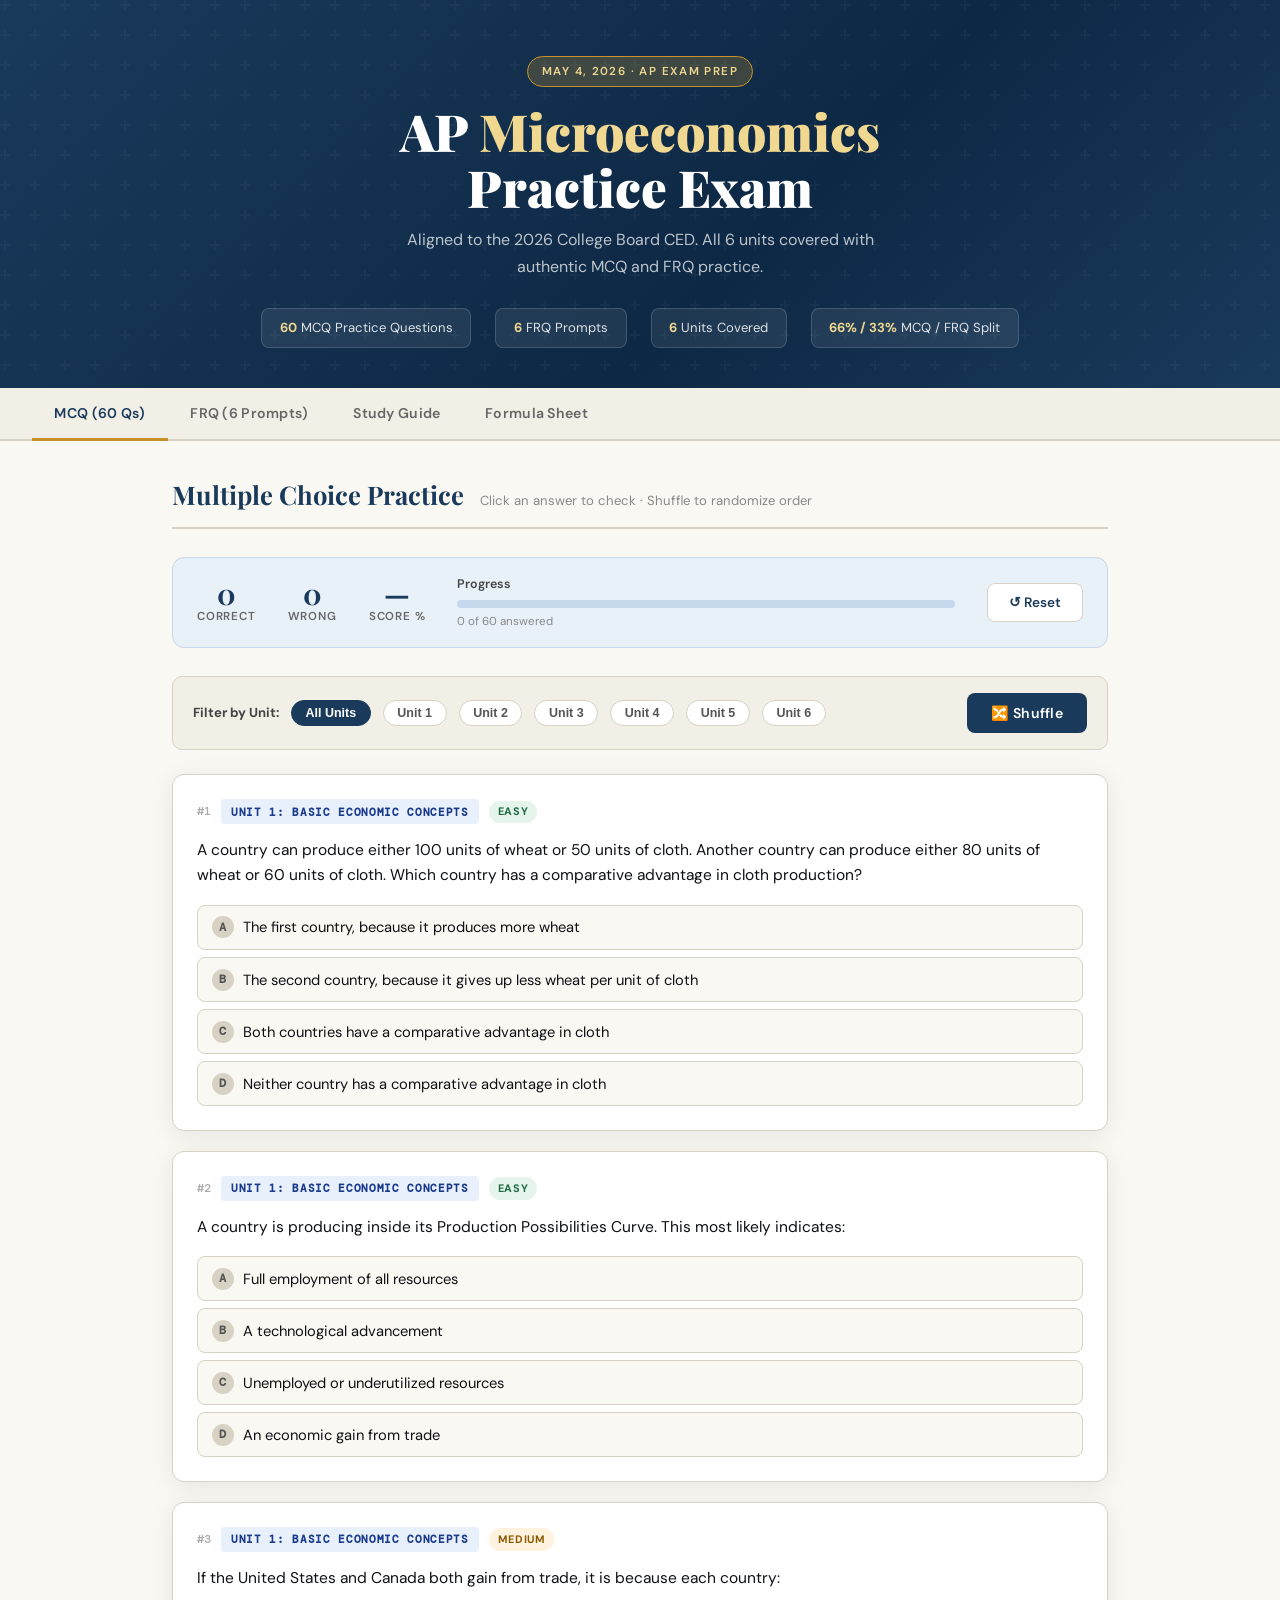
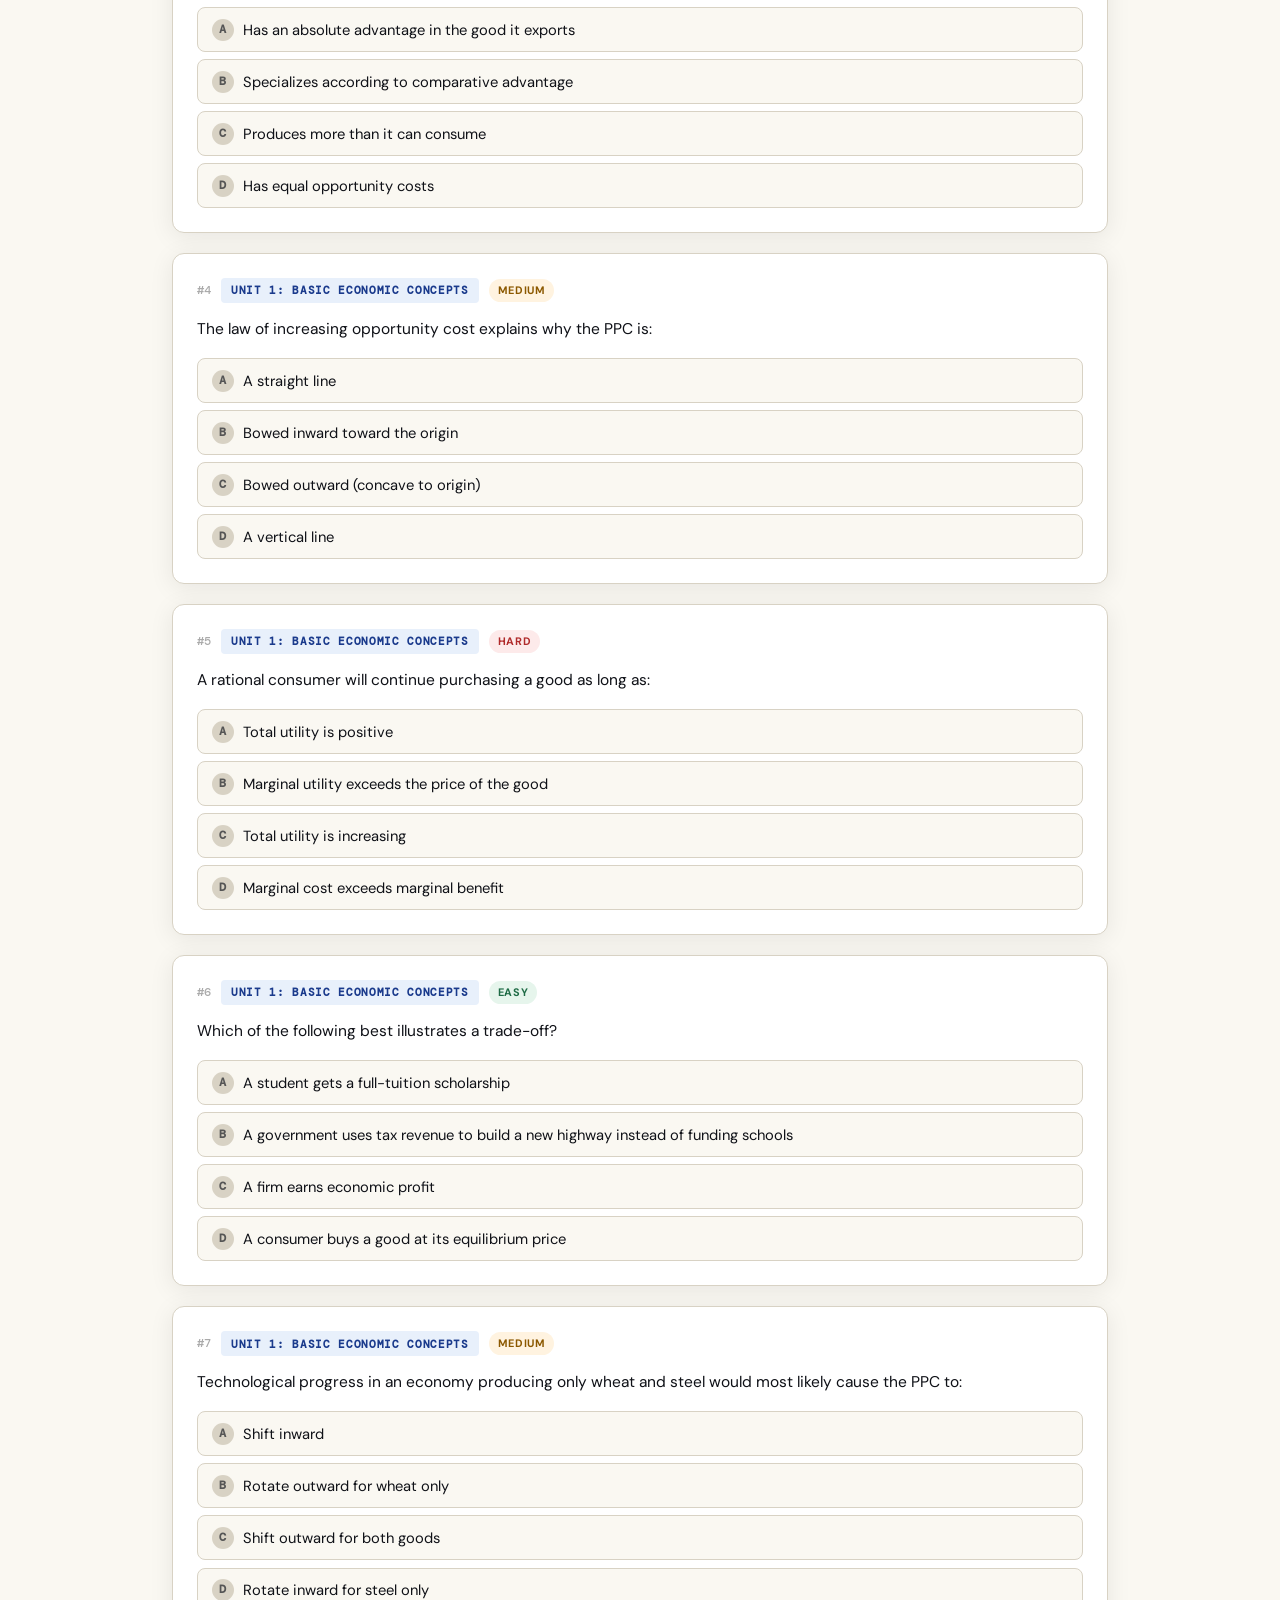
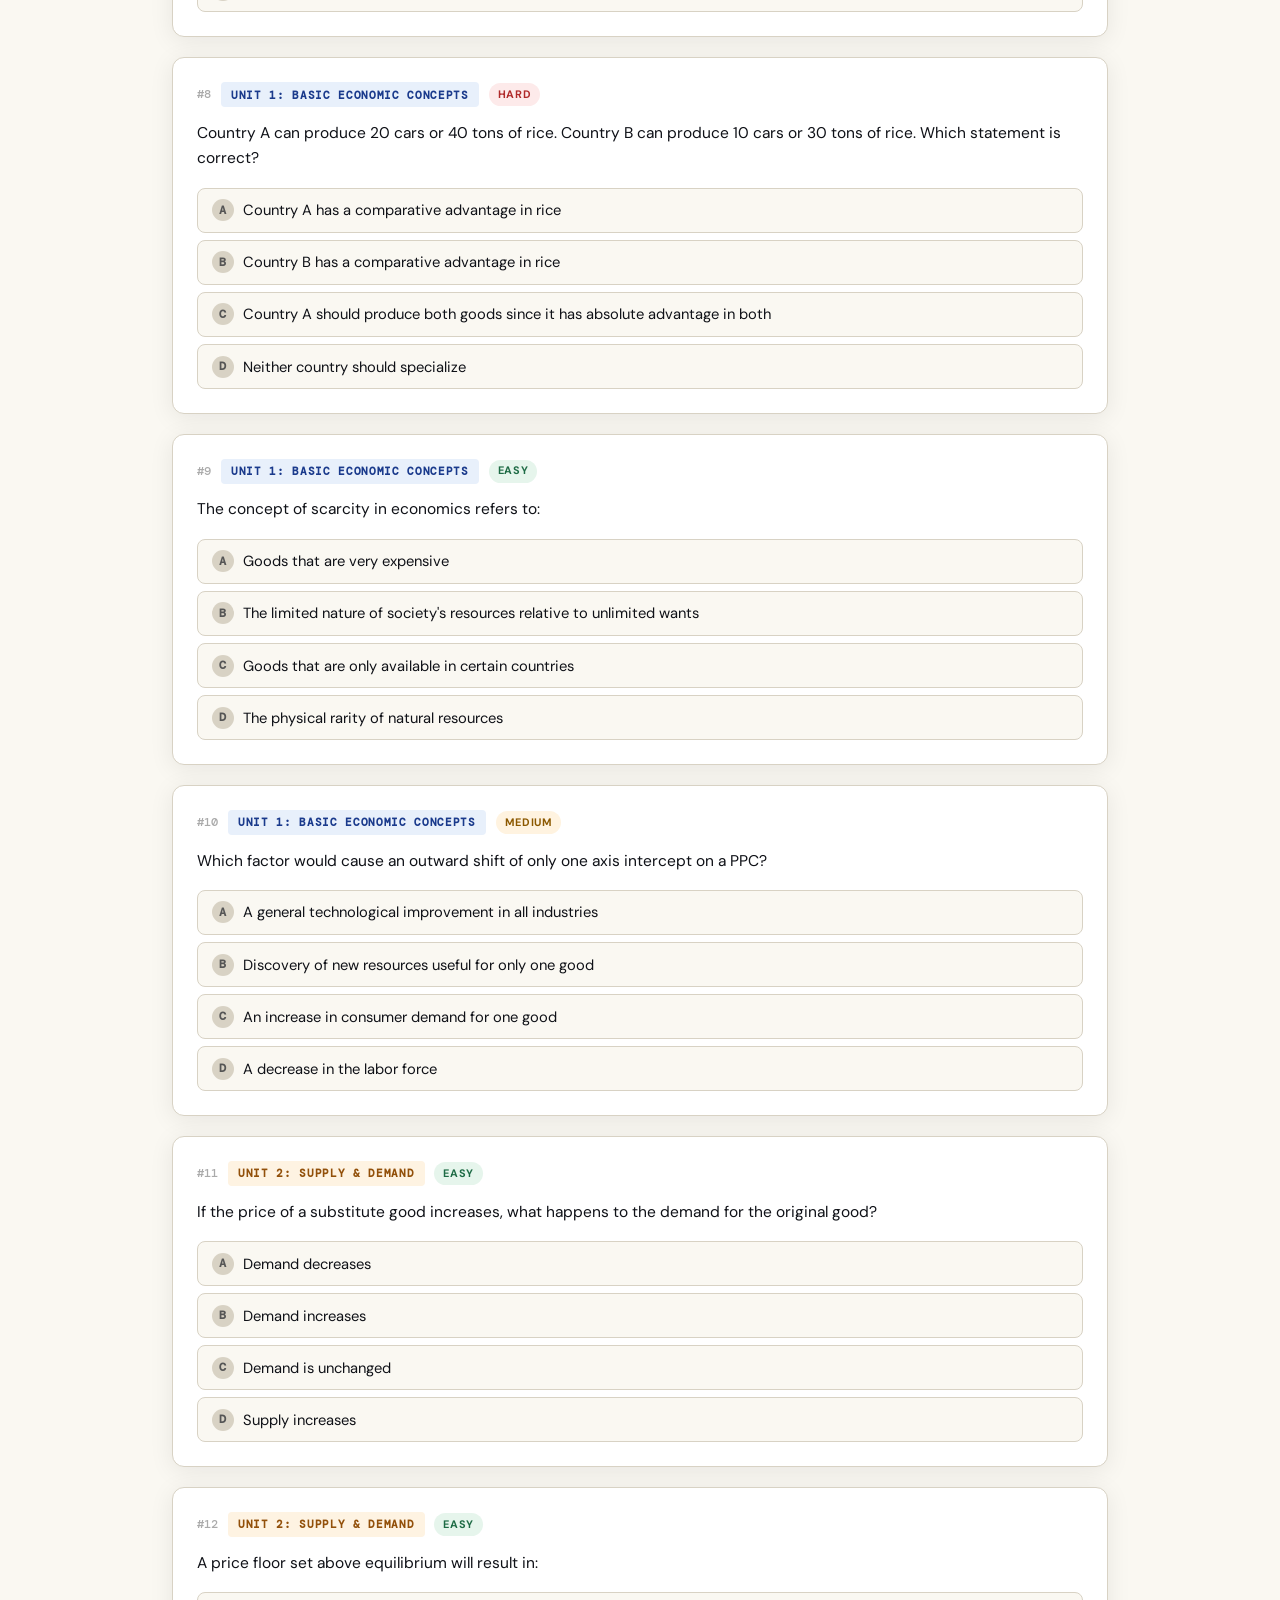
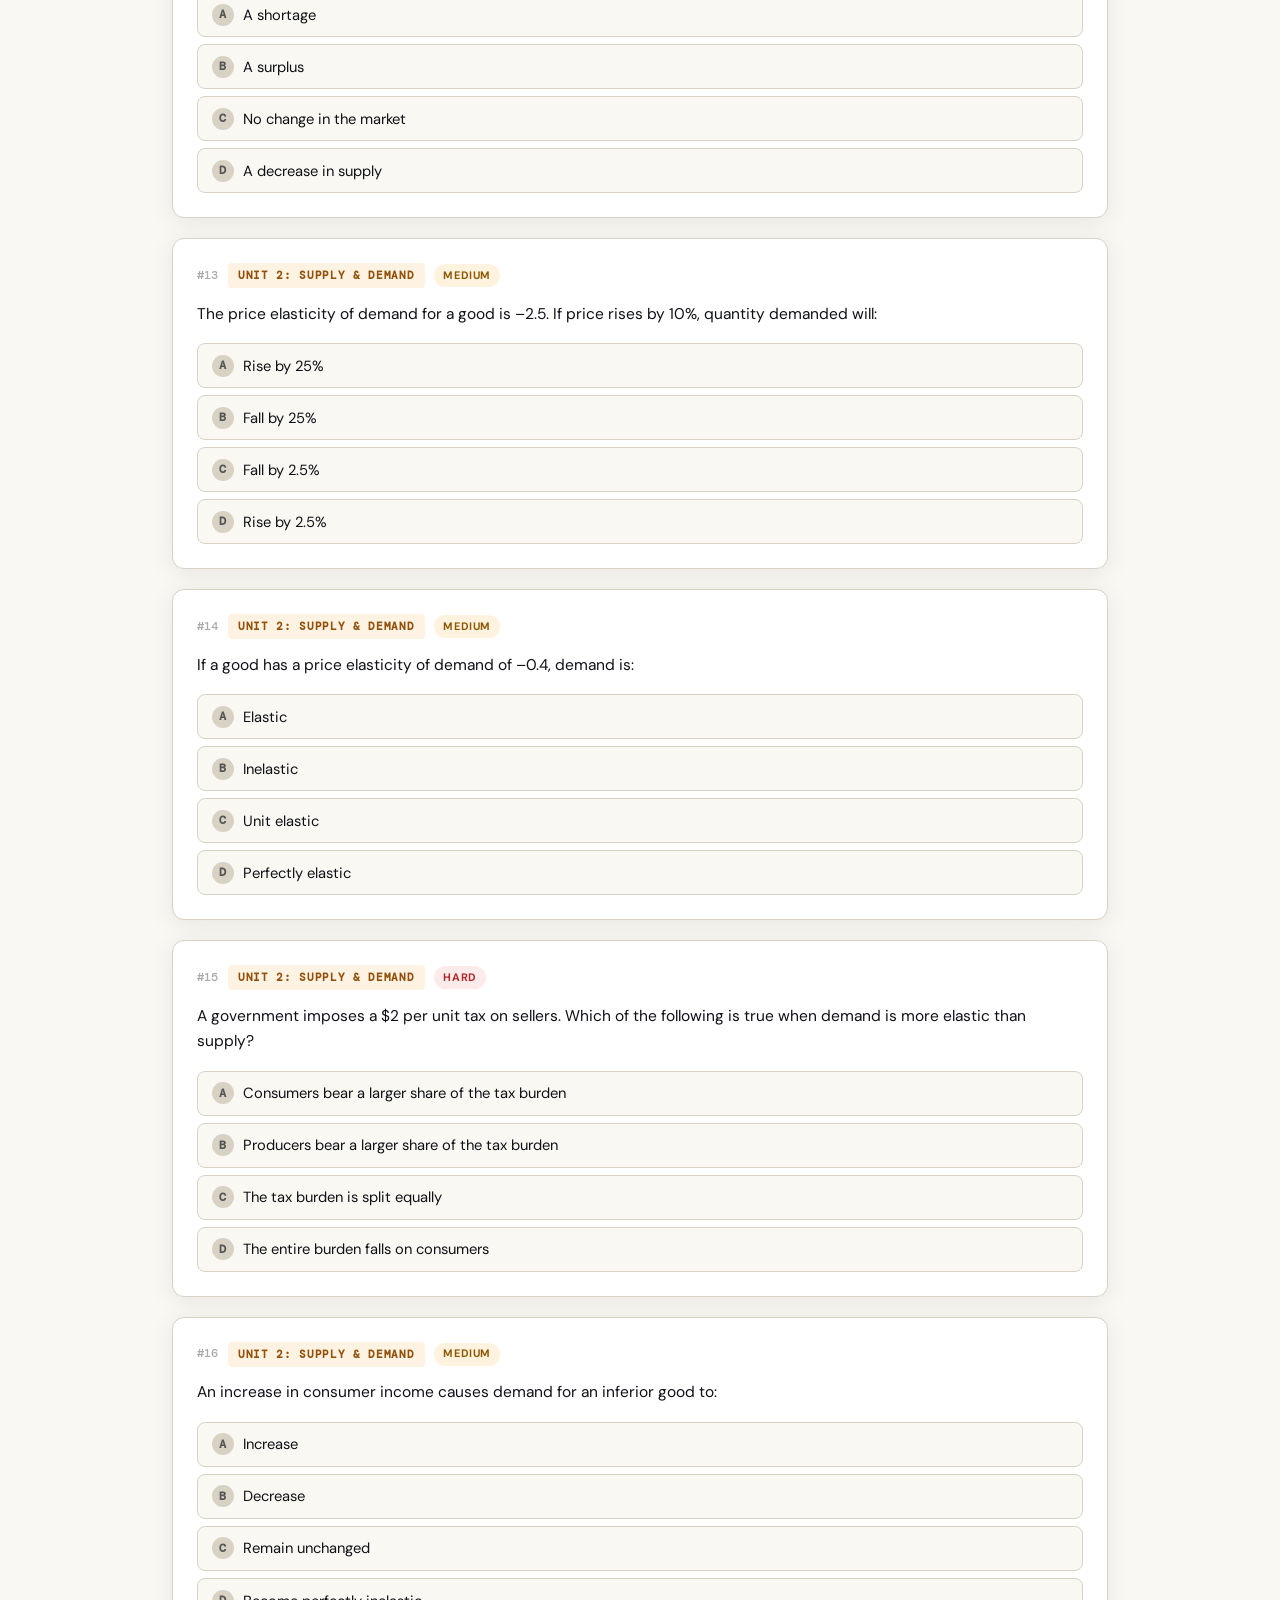
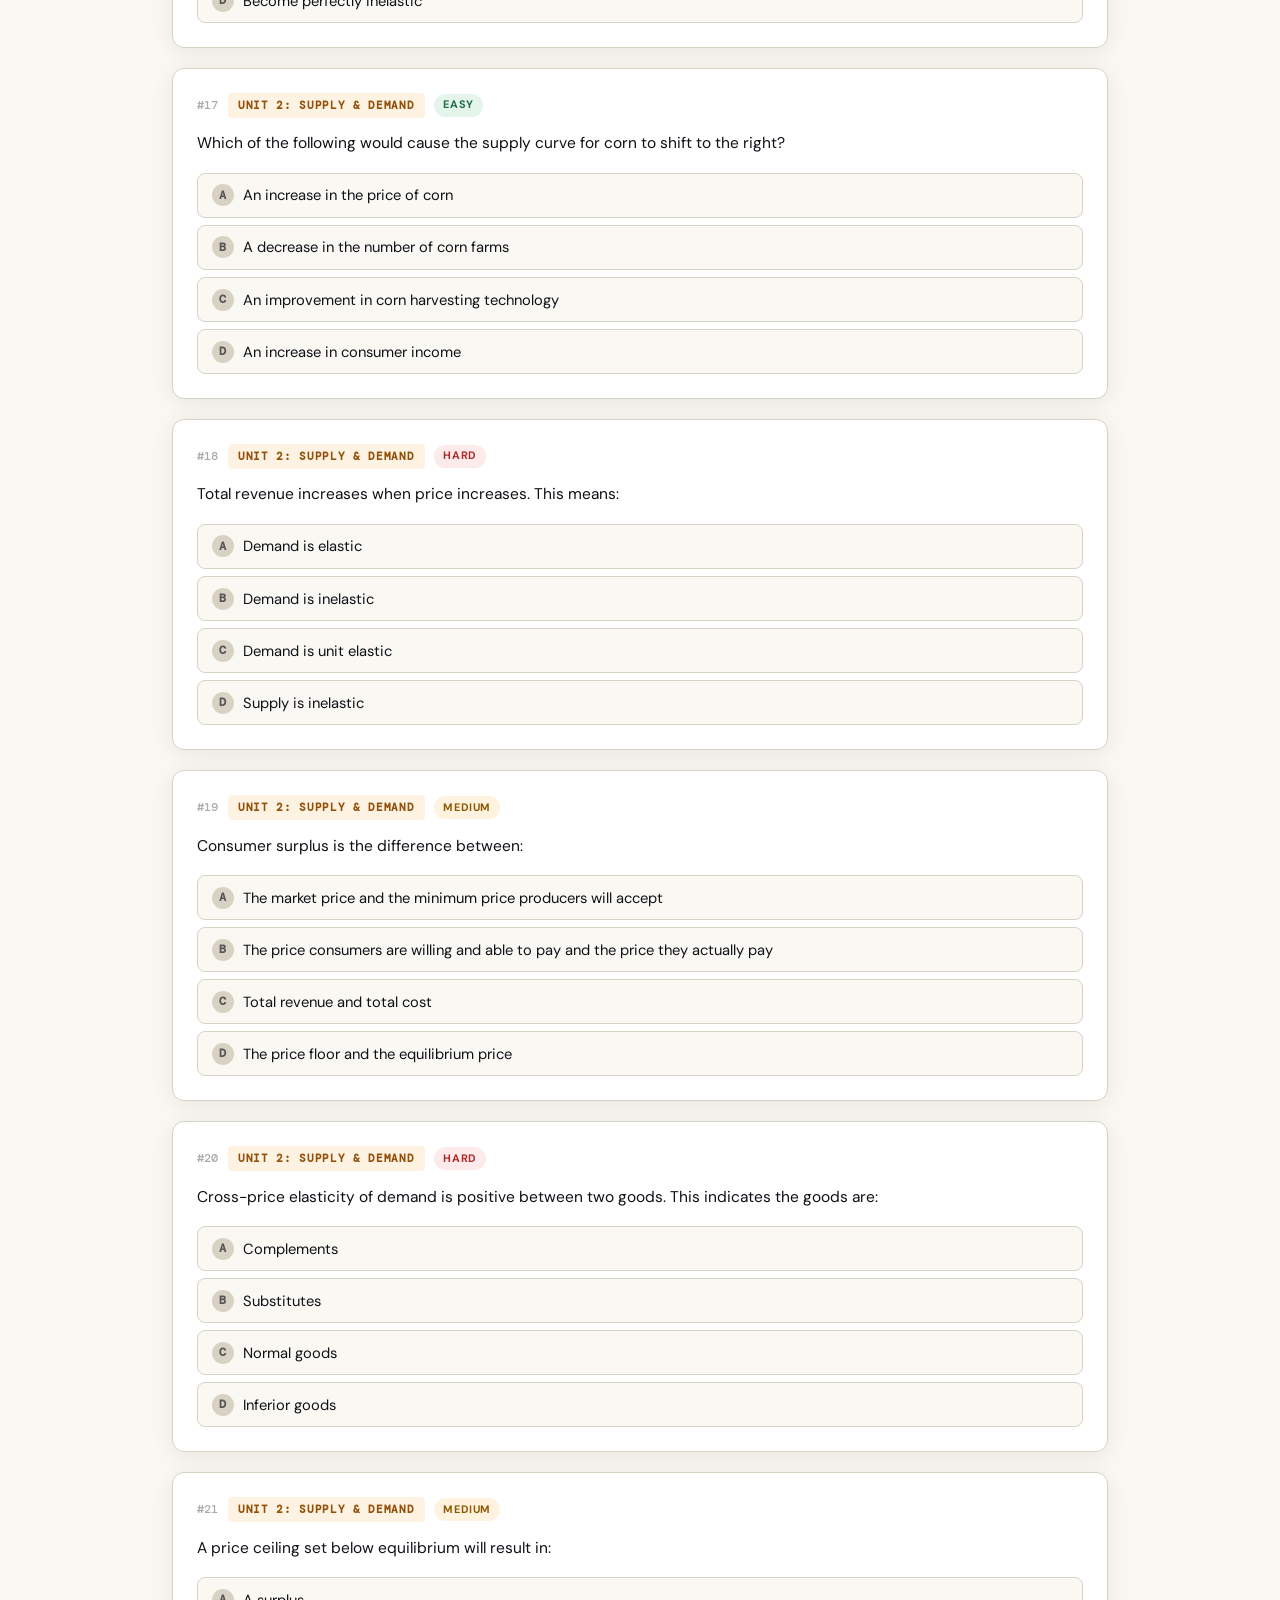
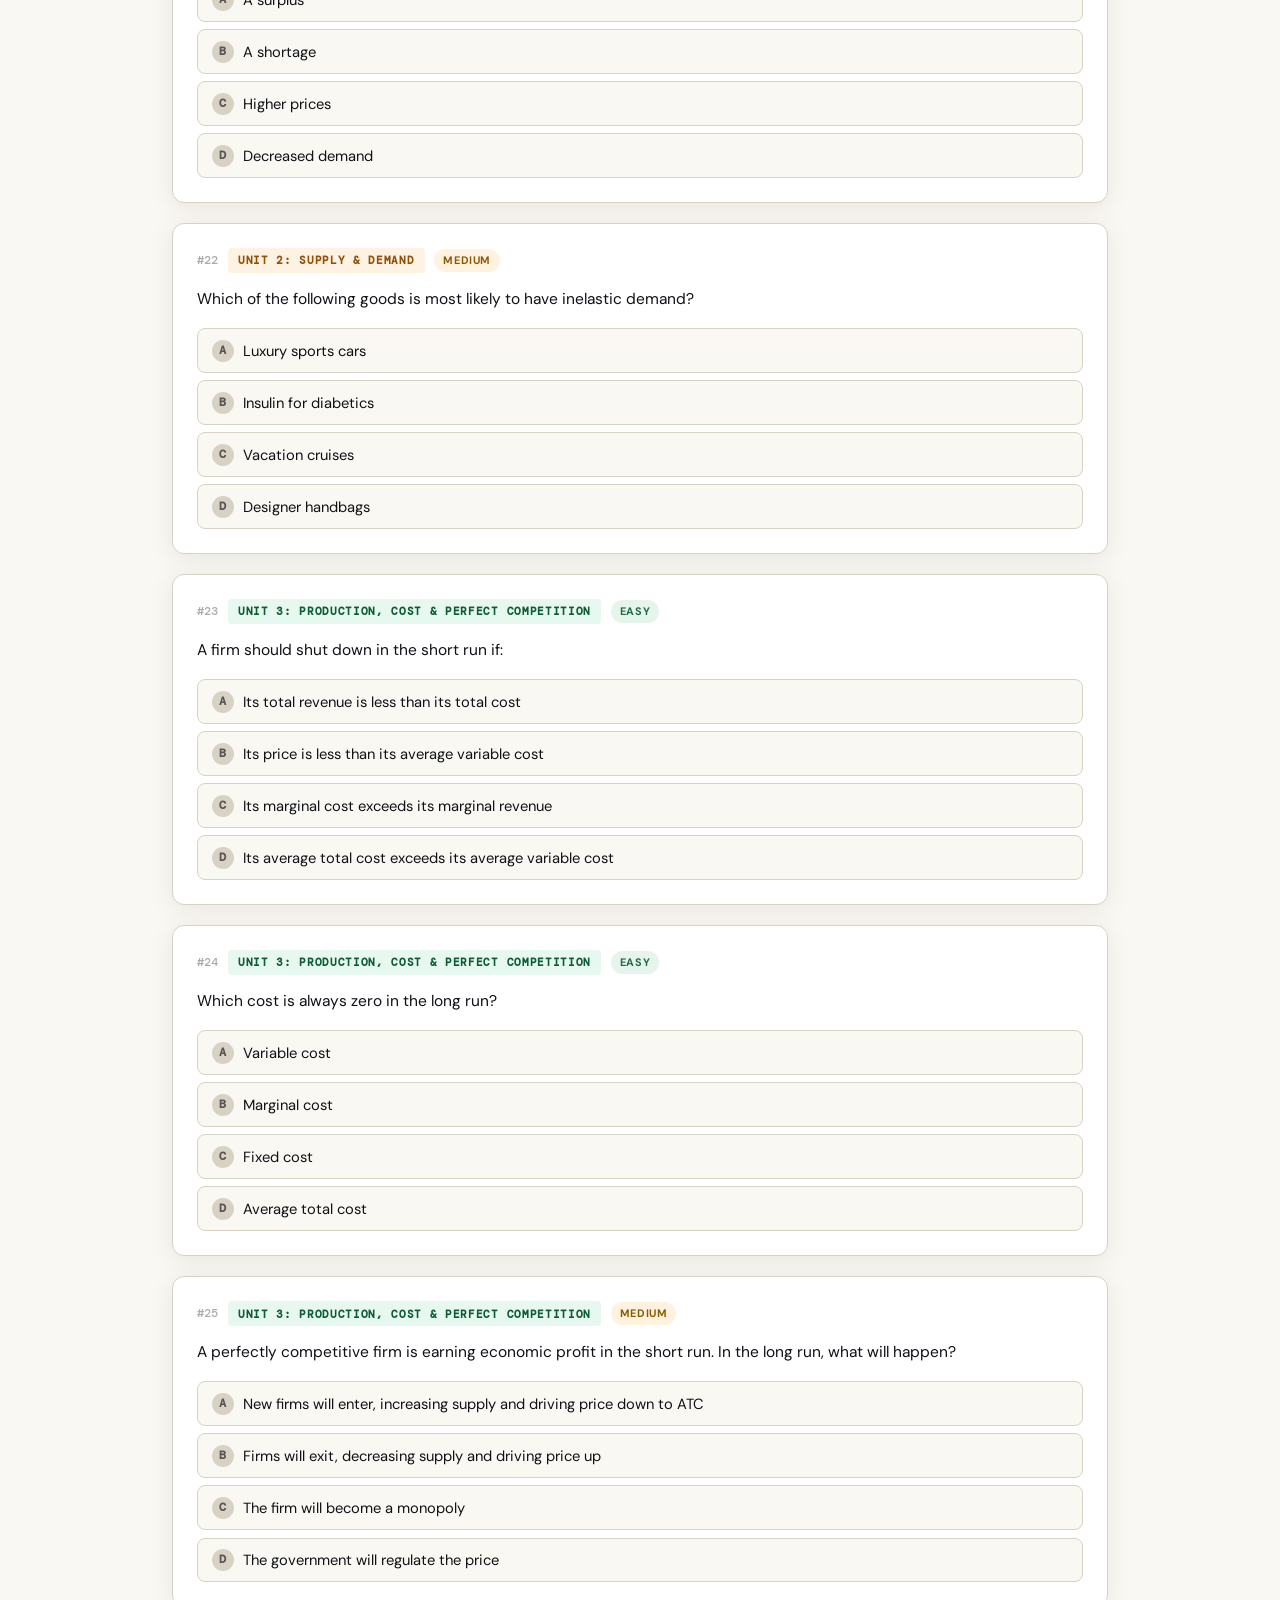
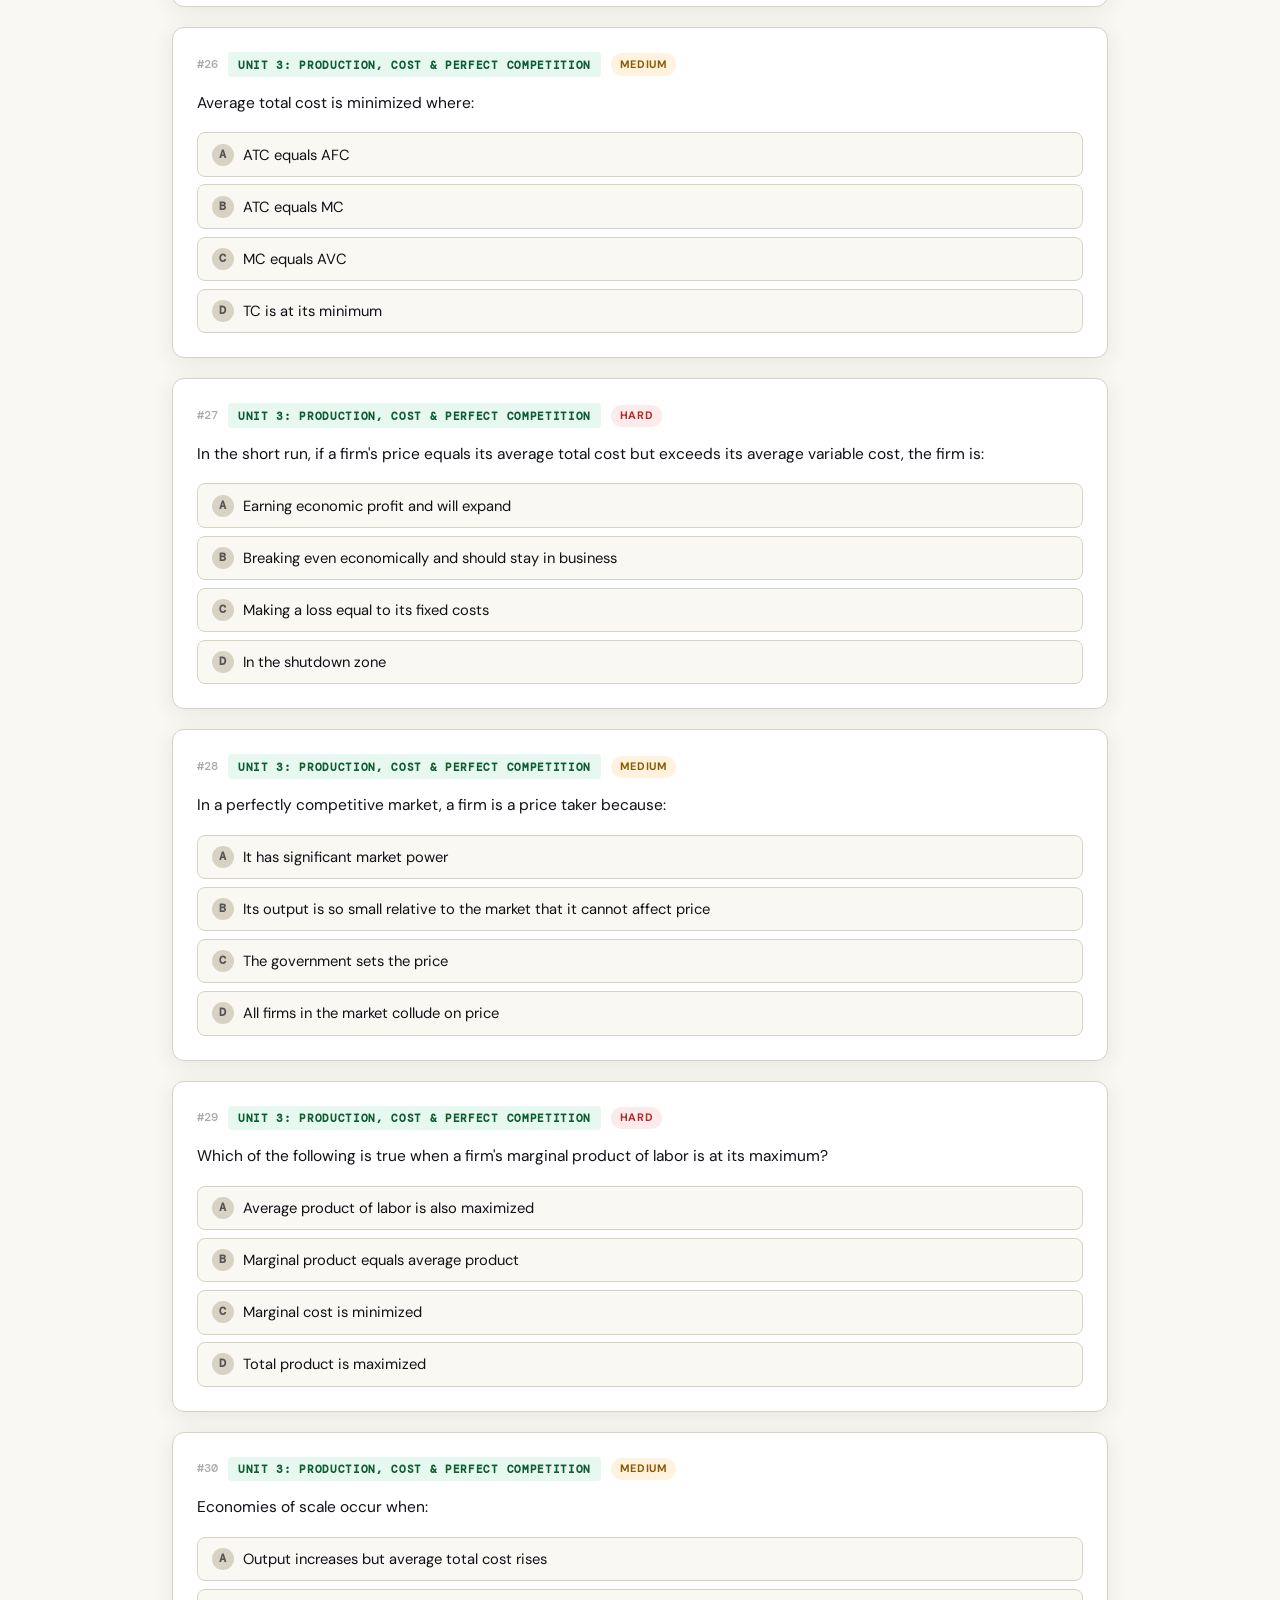
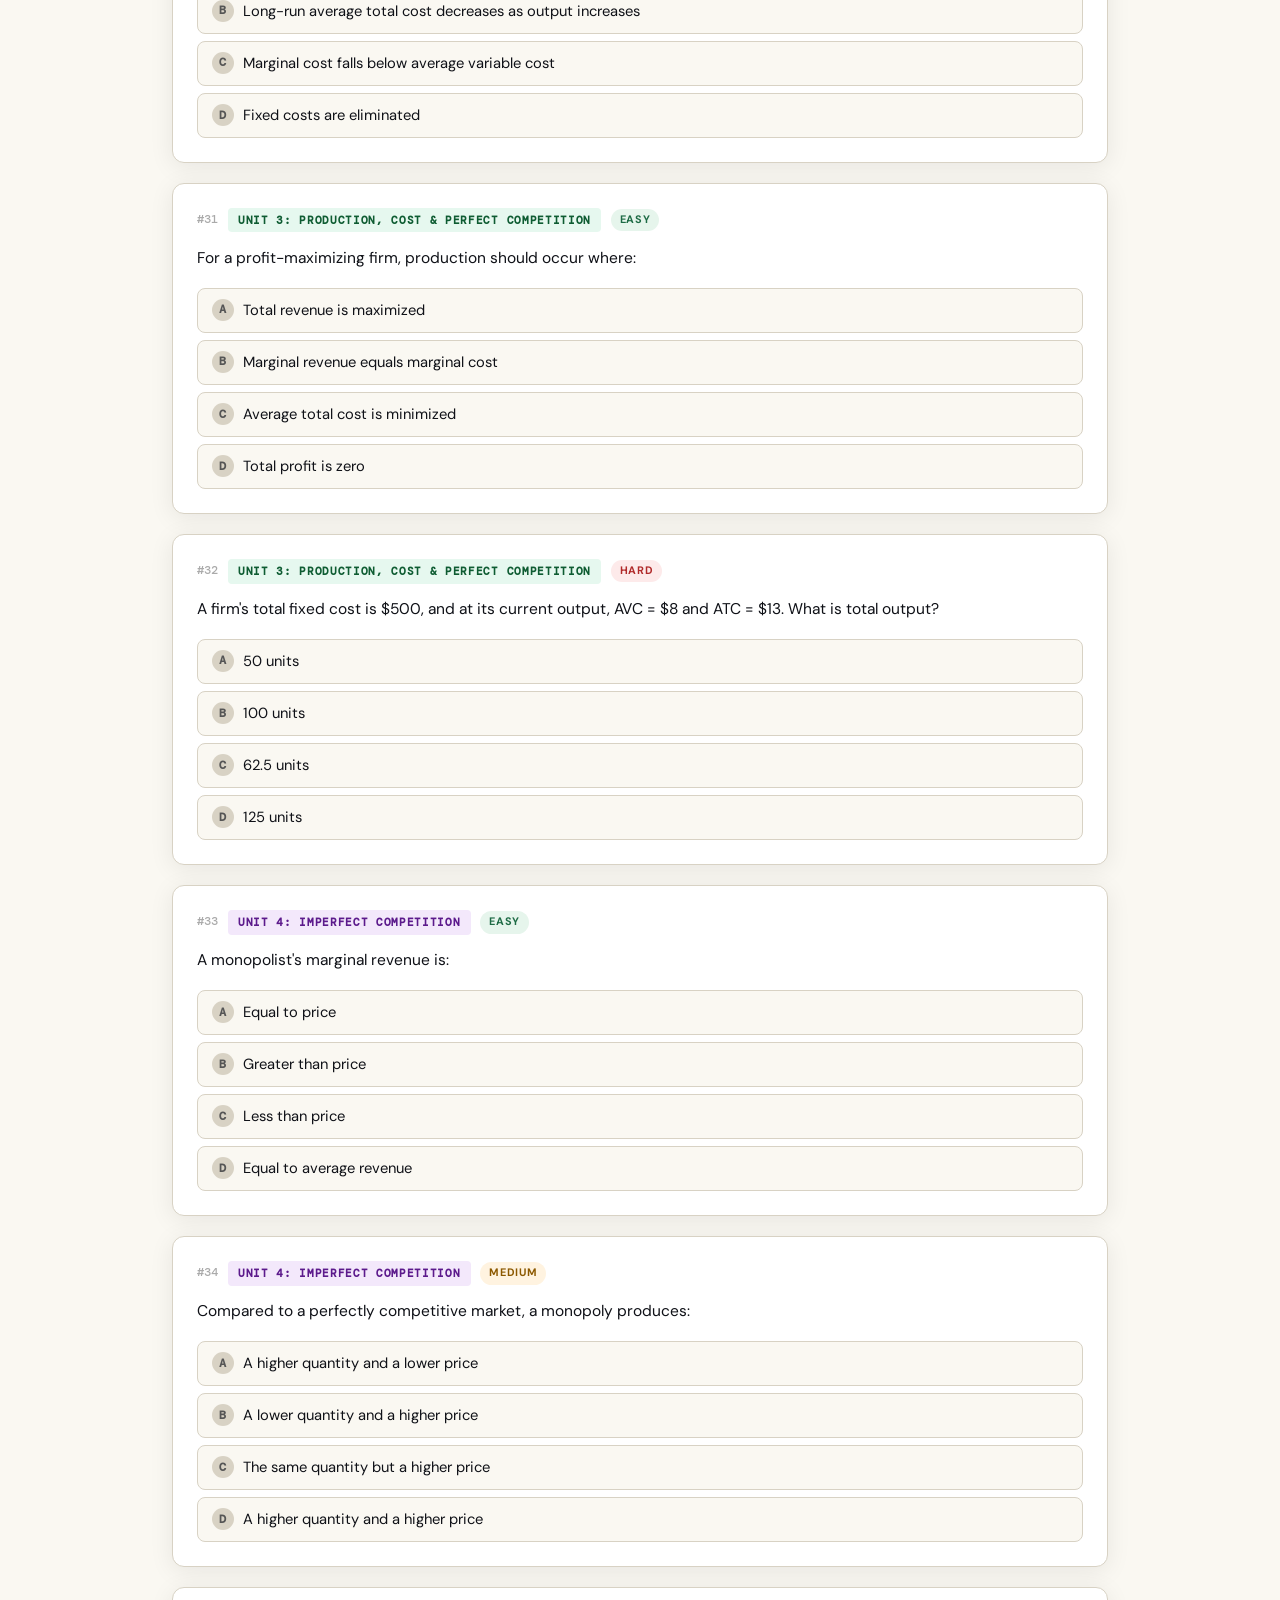
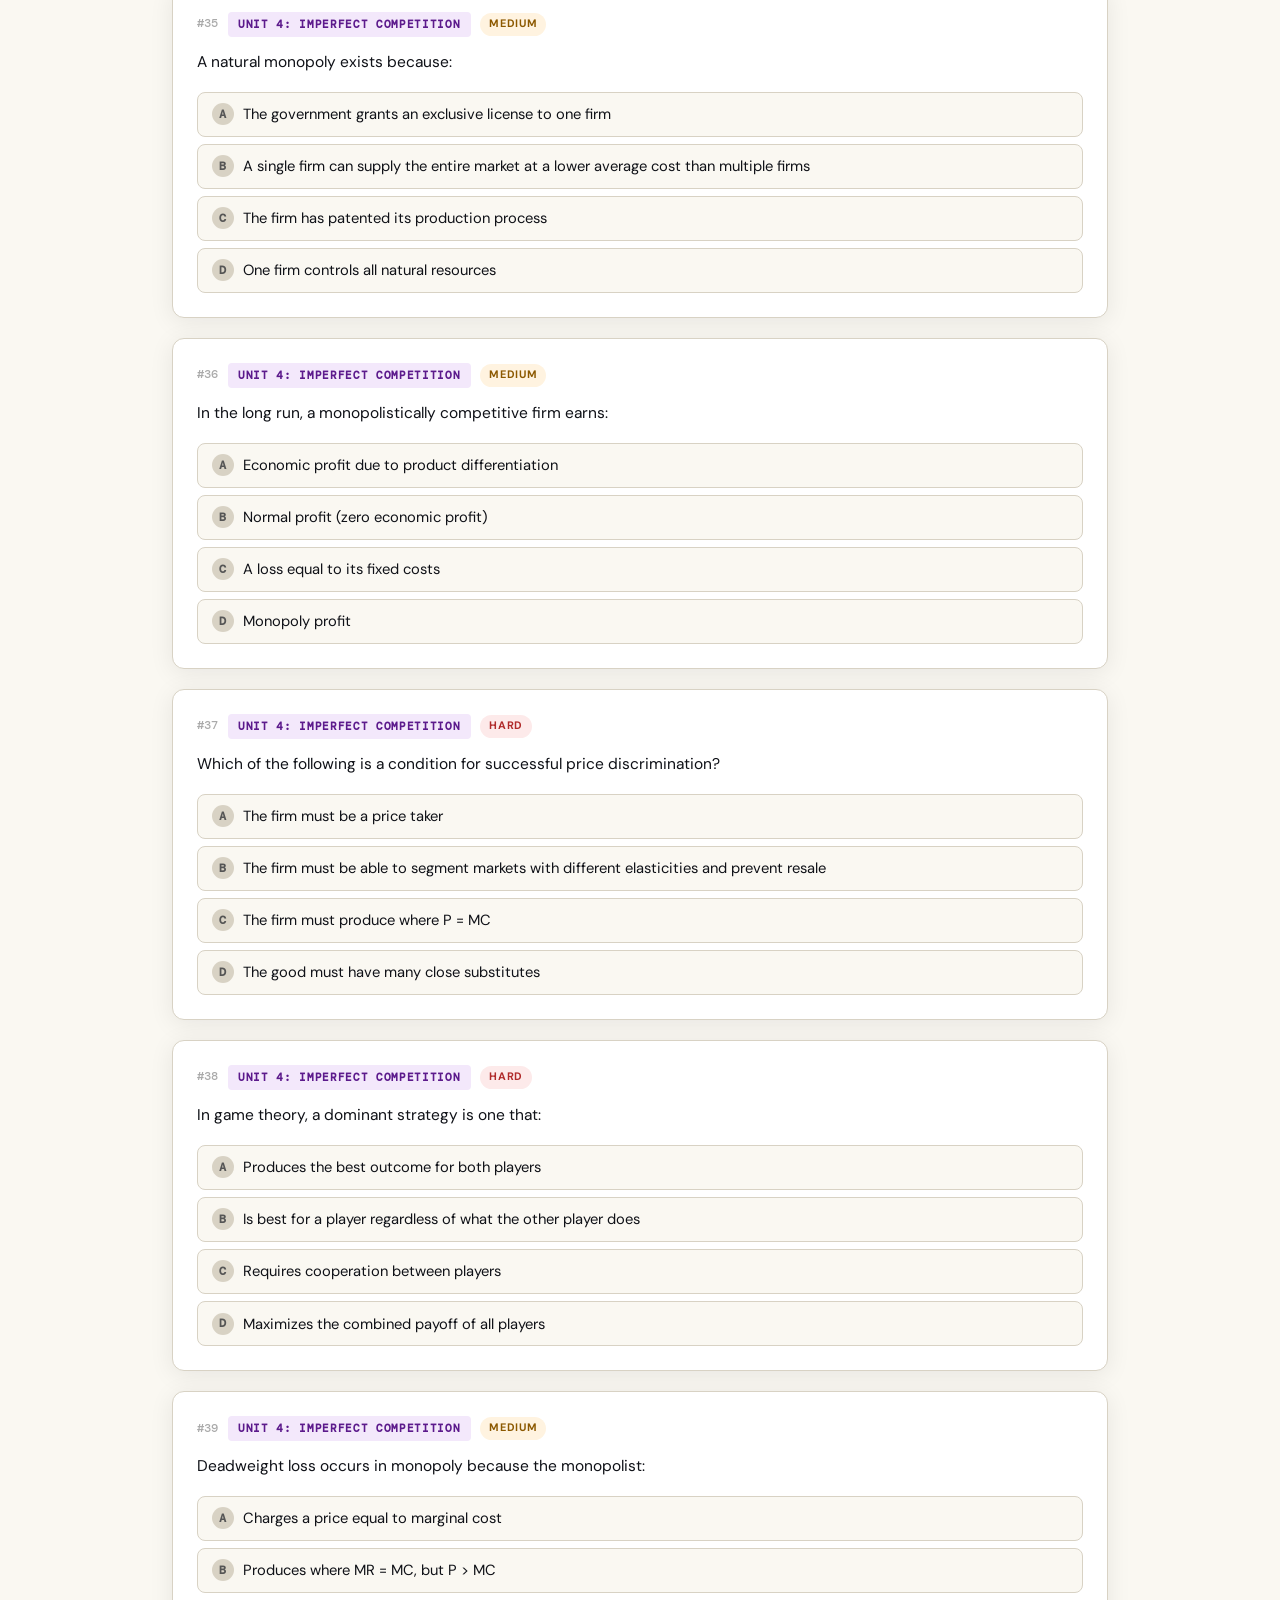
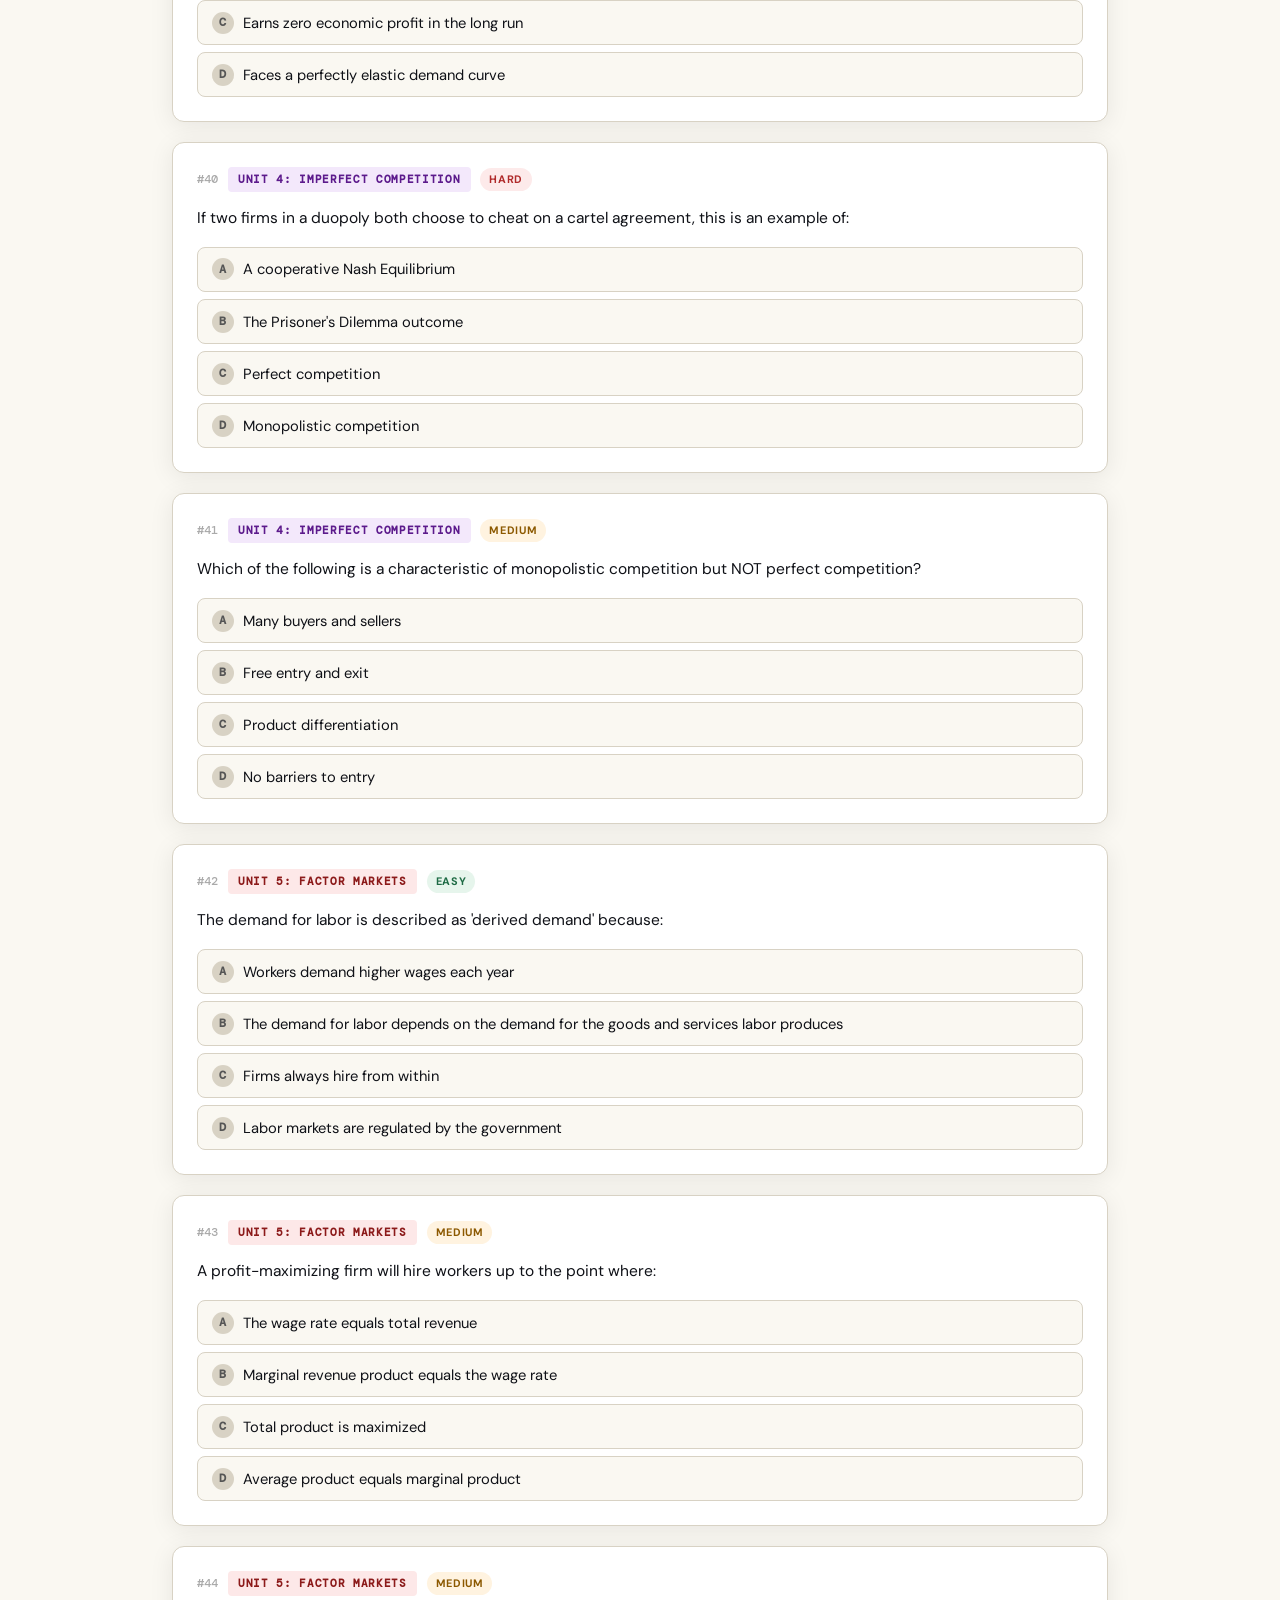
==== commit 0405bcae: "removed extra header tags and commented out the entire header section to prevent it from rendering o" ====
--- a/index.html
+++ b/index.html
@@ -586,15 +586,17 @@
 </head>
 <body>
 
-<header>
+  <!--
+<header> 
   <div class="logo">AP Micro <span>2026</span></div>
   <nav class="nav-links">
     <button class="active" onclick="showTab('mcq')">MCQ Practice</button>
     <button onclick="showTab('frq')">FRQ Practice</button>
     <button onclick="showTab('guide')">Study Guide</button>
     <button onclick="showTab('formulas')">Formulas</button>
-  </nav>
+  </nav> 
 </header>
+-->
 
 <div class="hero">
   <div class="hero-tag">May 4, 2026 · AP Exam Prep</div>
@@ -609,10 +611,10 @@
 </div>
 
 <div class="tabs-wrap">
-  <button class="tab-btn active" onclick="showTab('mcq')">📝 MCQ (60 Qs)</button>
-  <button class="tab-btn" onclick="showTab('frq')">✍️ FRQ (6 Prompts)</button>
-  <button class="tab-btn" onclick="showTab('guide')">📚 Study Guide</button>
-  <button class="tab-btn" onclick="showTab('formulas')">🔢 Formula Sheet</button>
+  <button class="tab-btn active" onclick="showTab('mcq')">MCQ (60 Qs)</button>
+  <button class="tab-btn" onclick="showTab('frq')">FRQ (6 Prompts)</button>
+  <button class="tab-btn" onclick="showTab('guide')">Study Guide</button>
+  <button class="tab-btn" onclick="showTab('formulas')">Formula Sheet</button>
 </div>
 
 <!-- ══ MCQ PANEL ══ -->
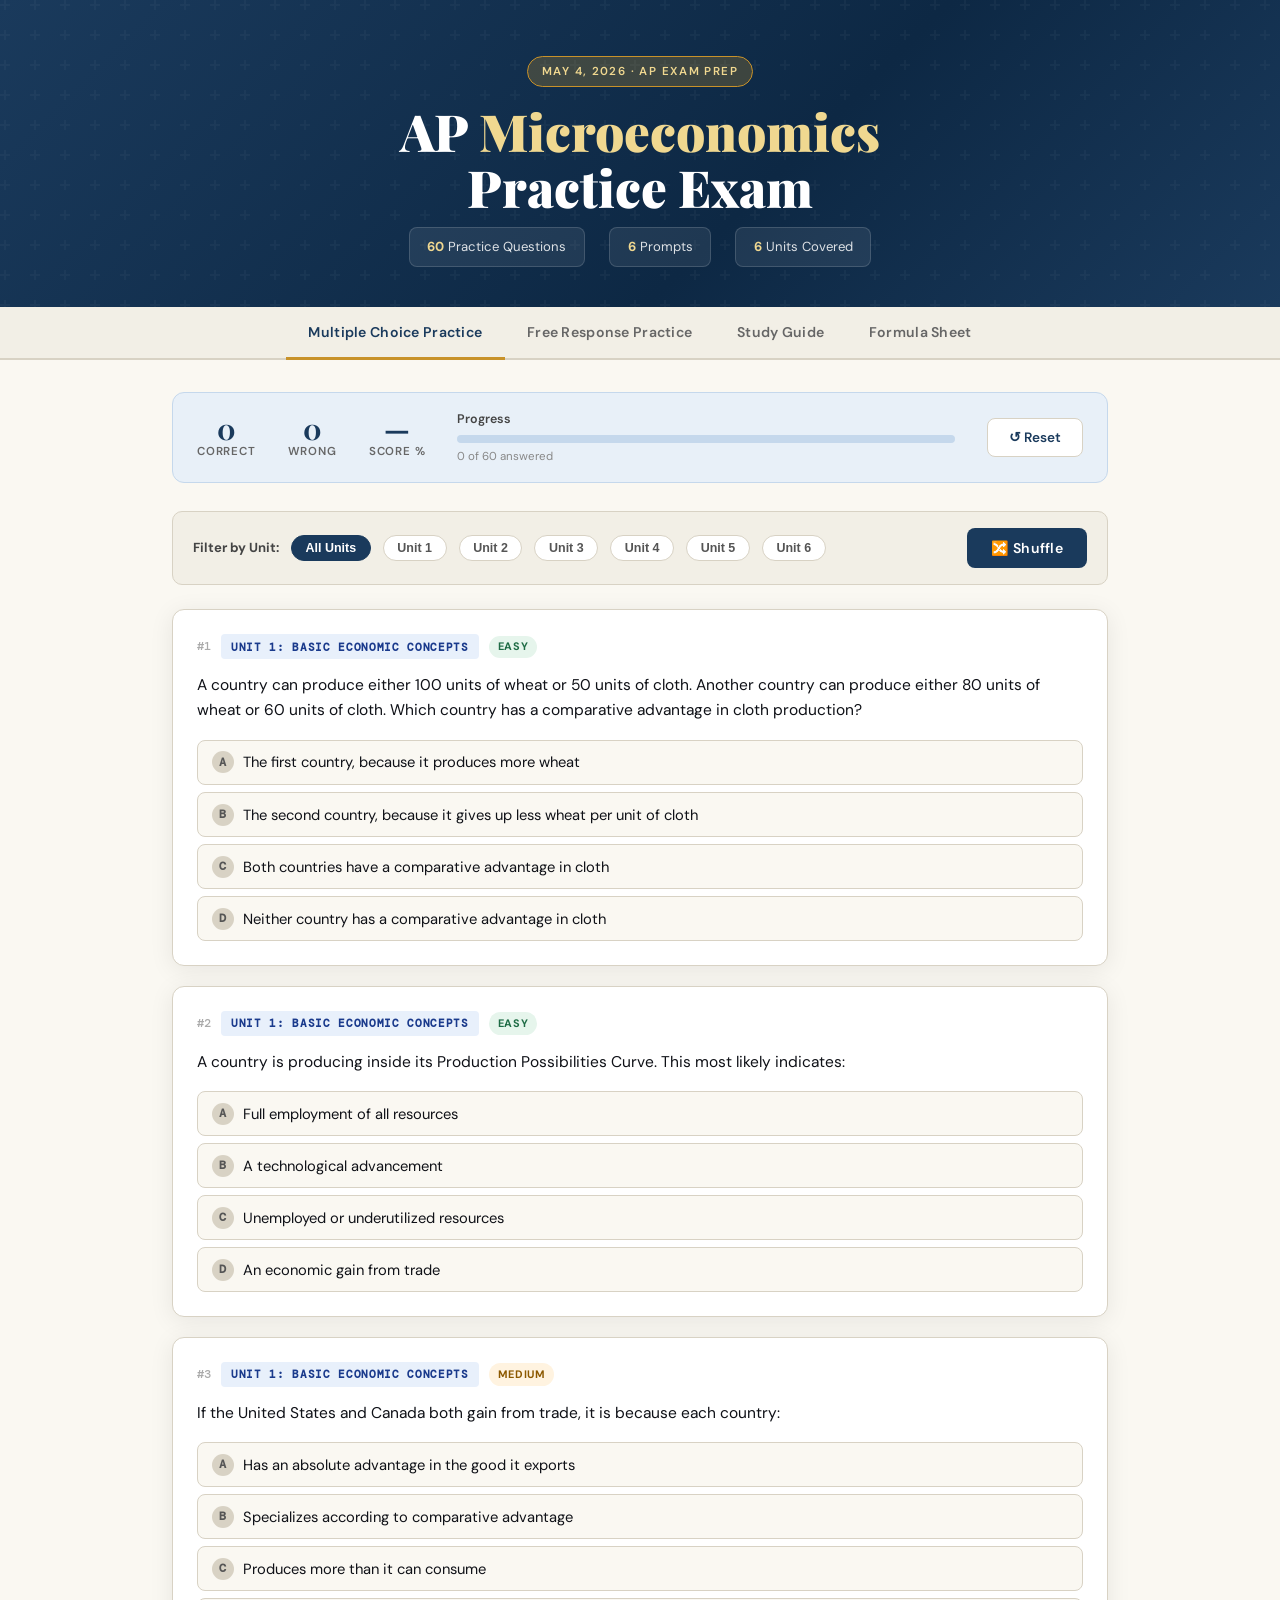
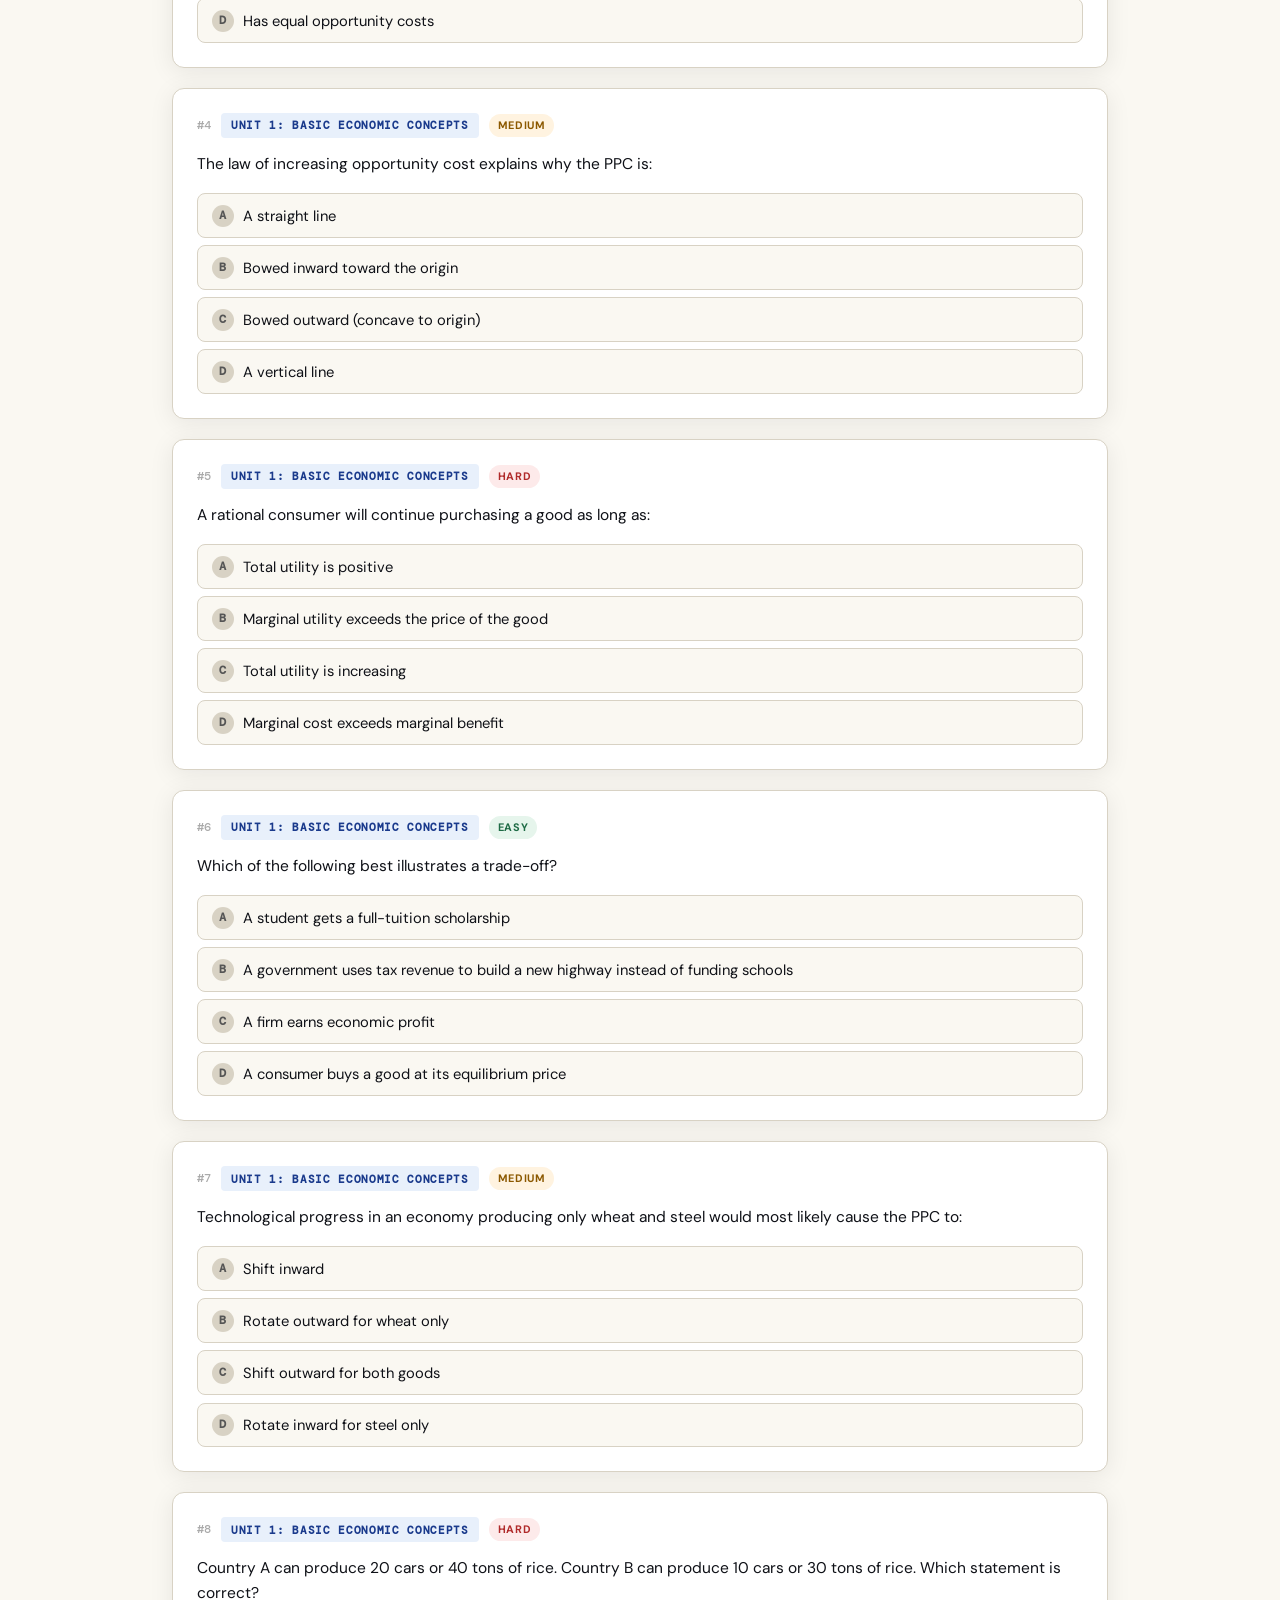
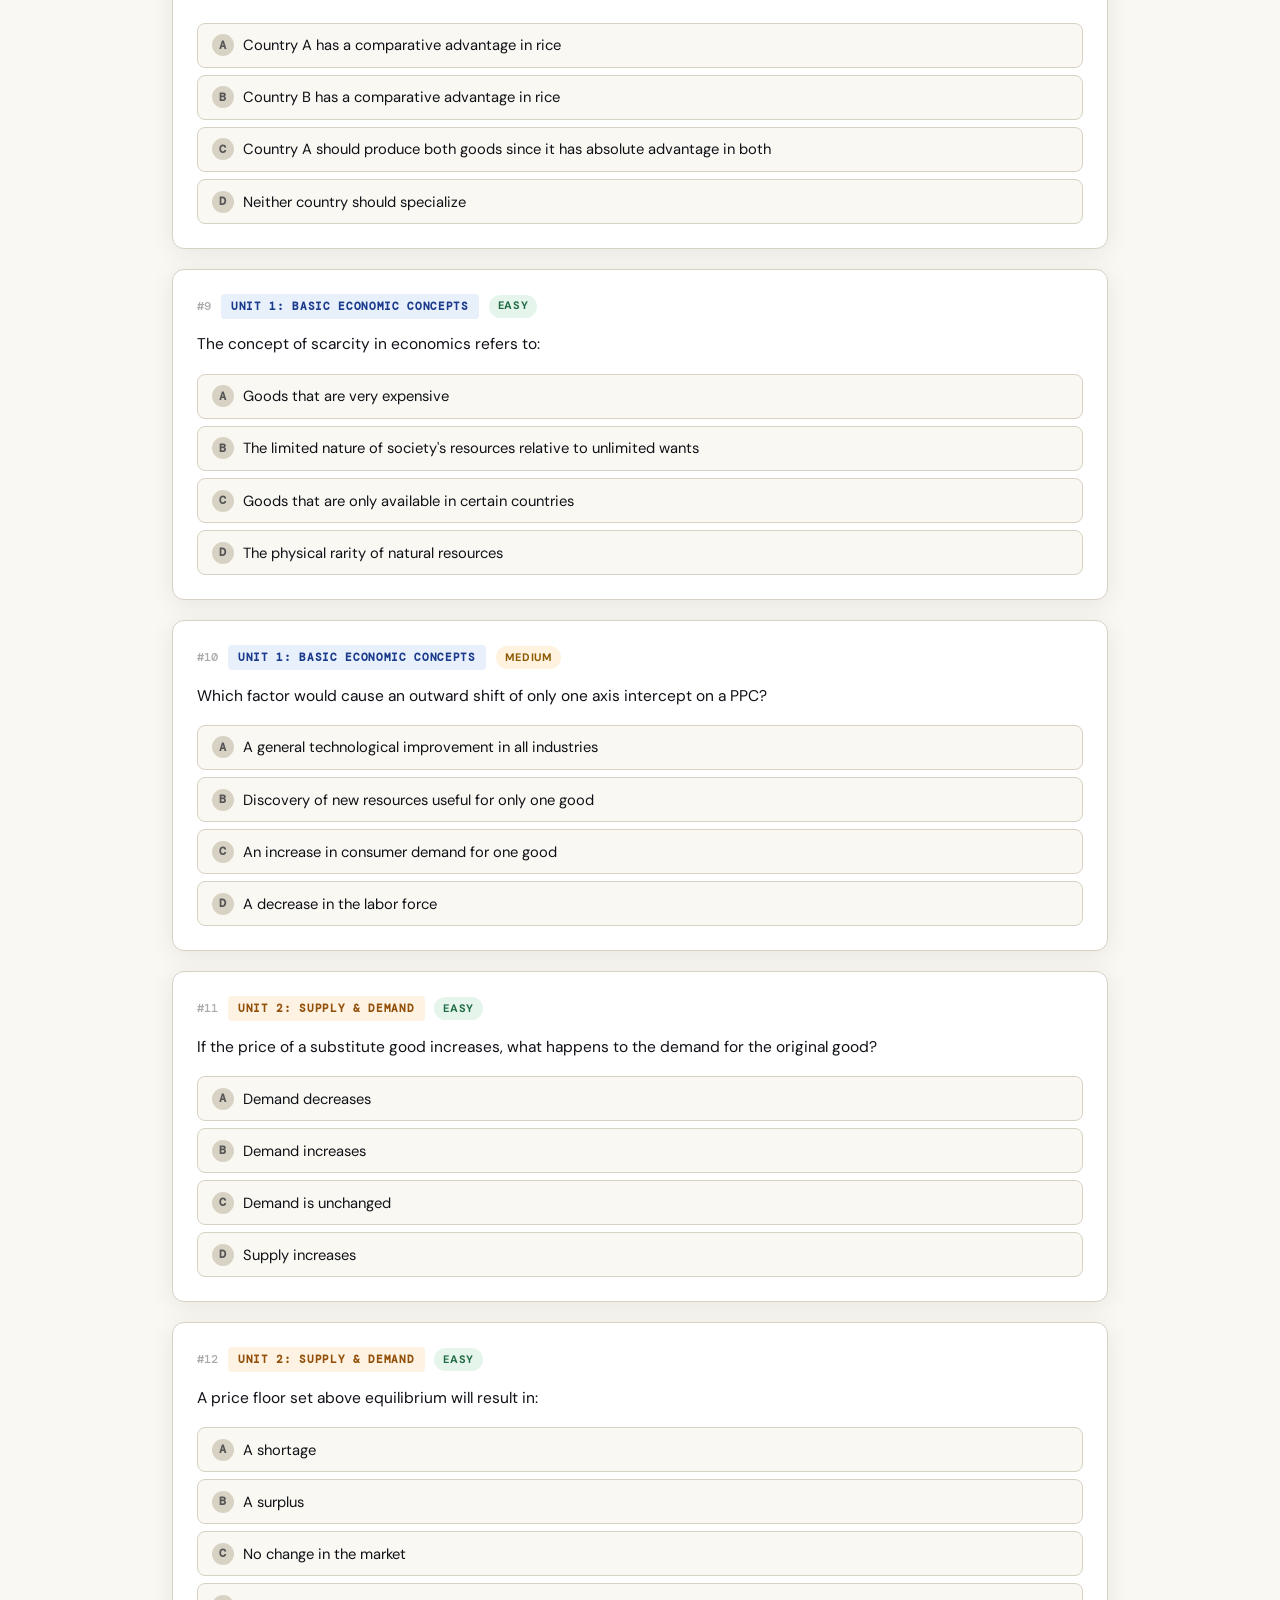
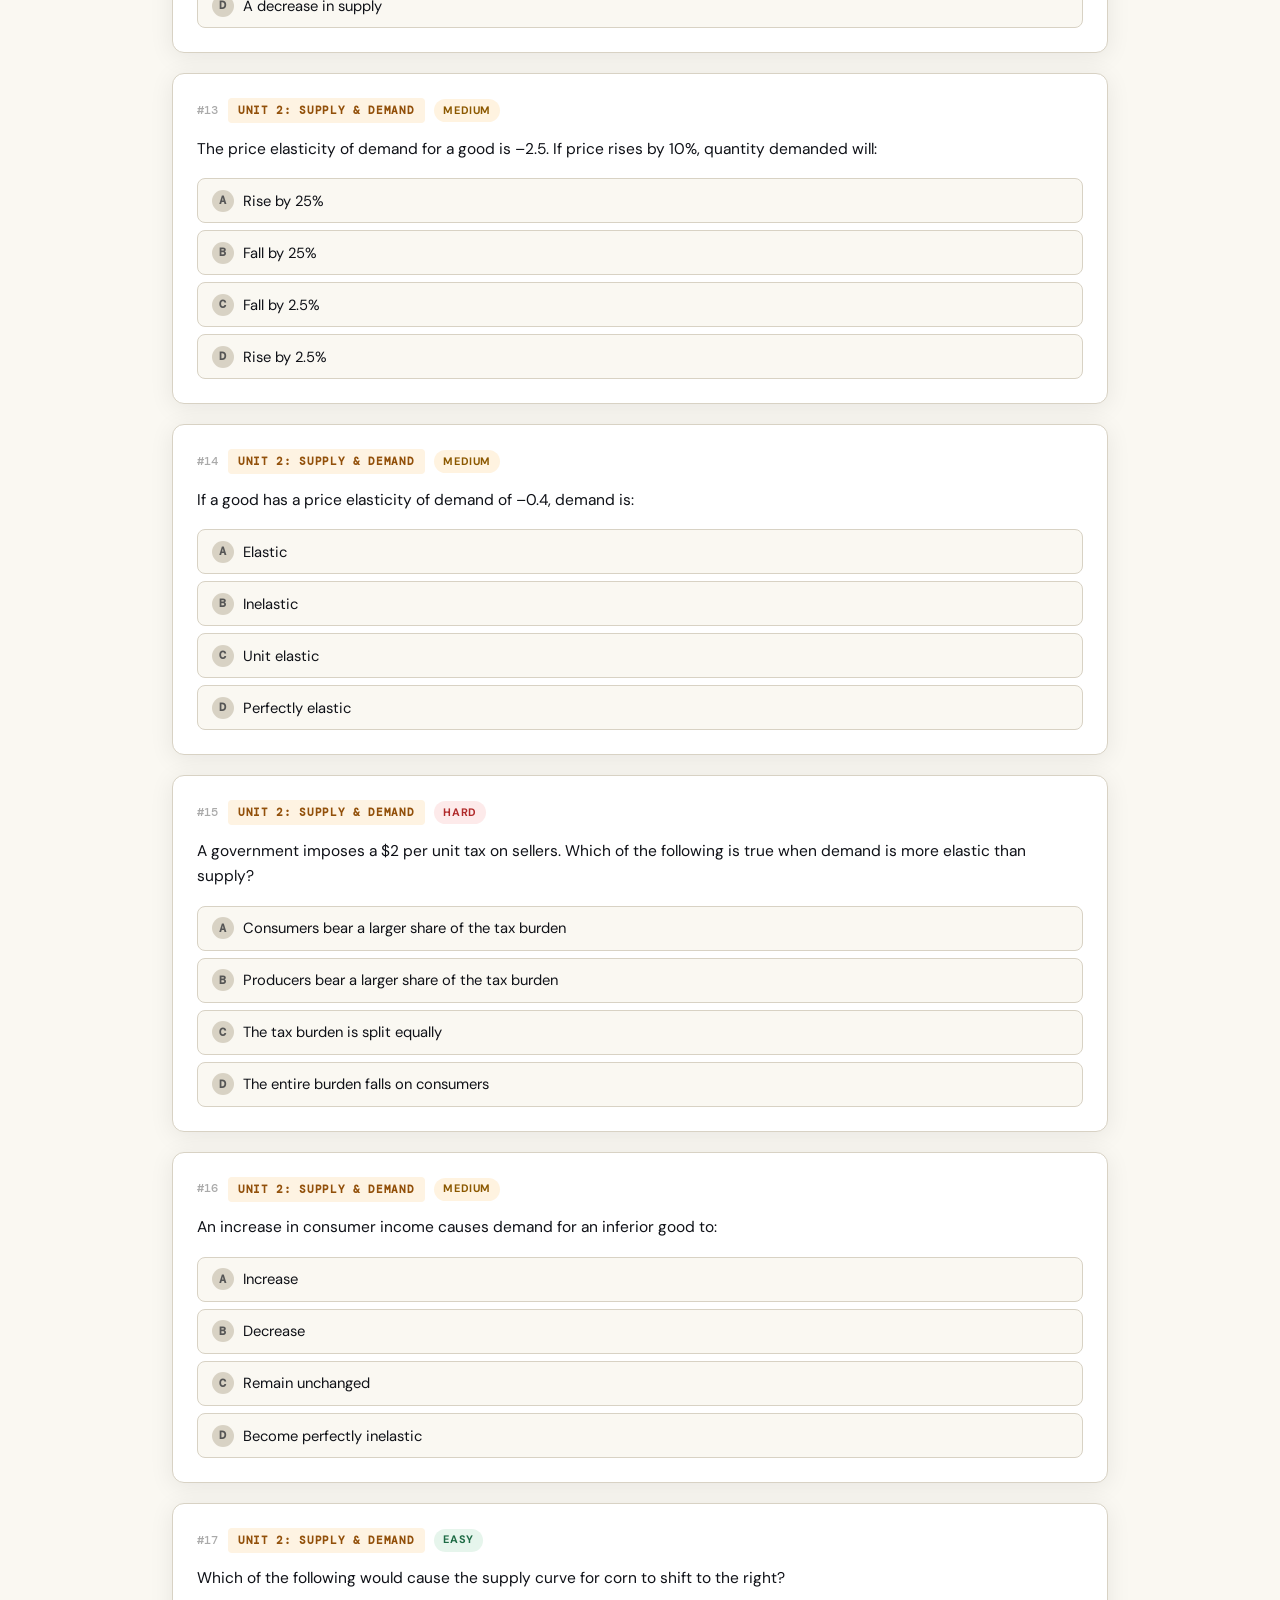
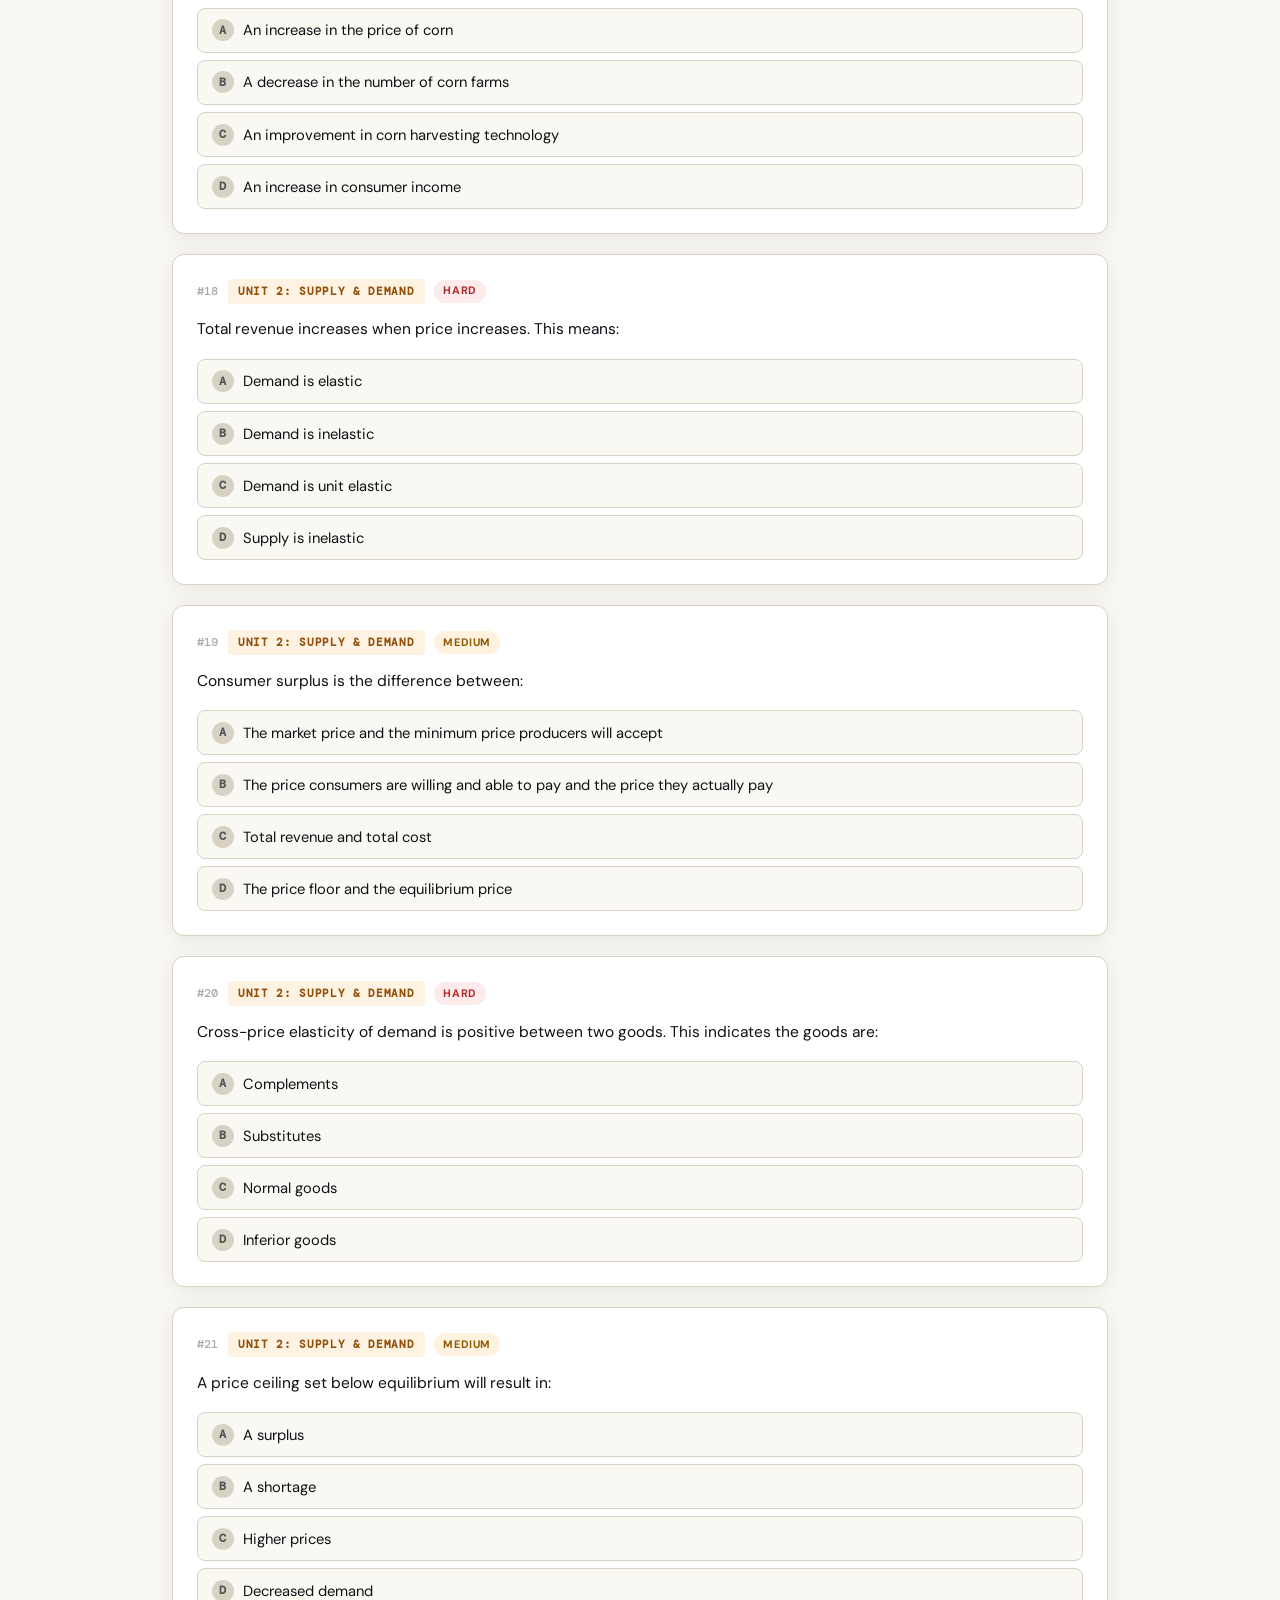
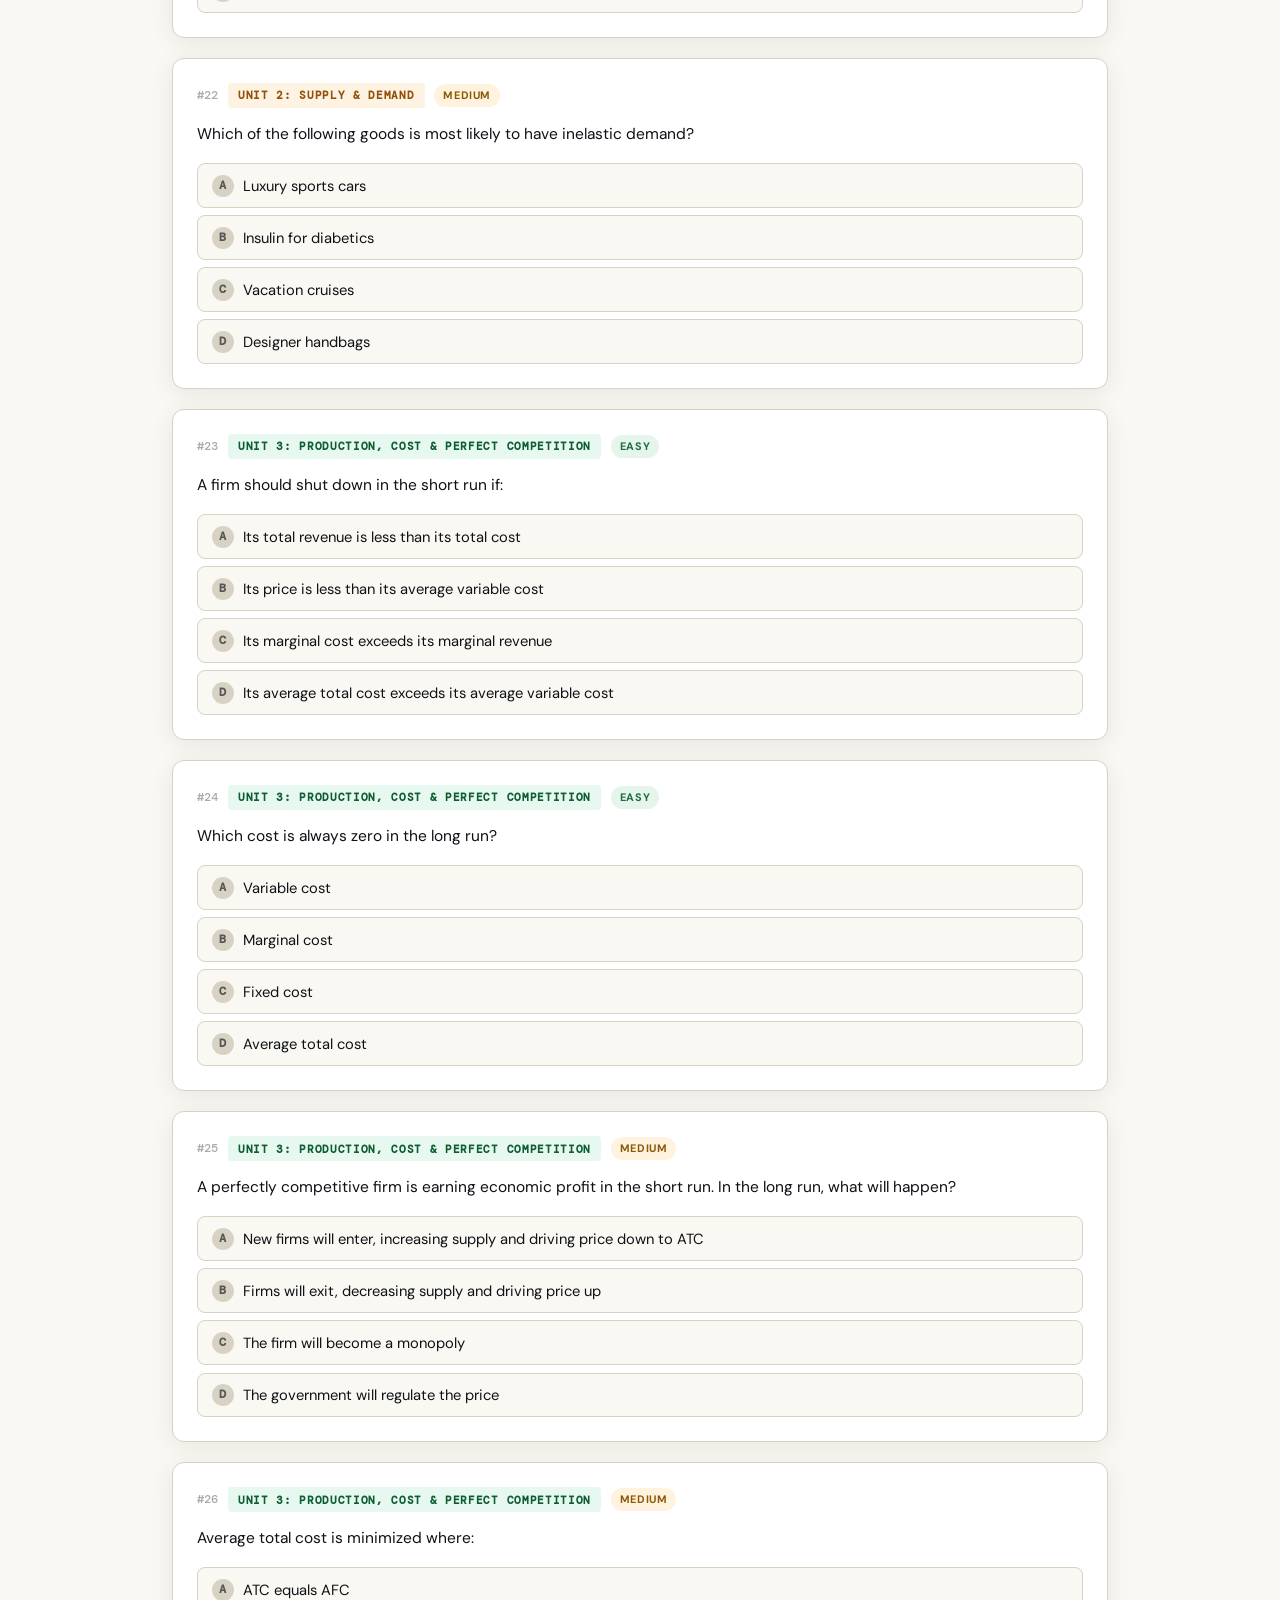
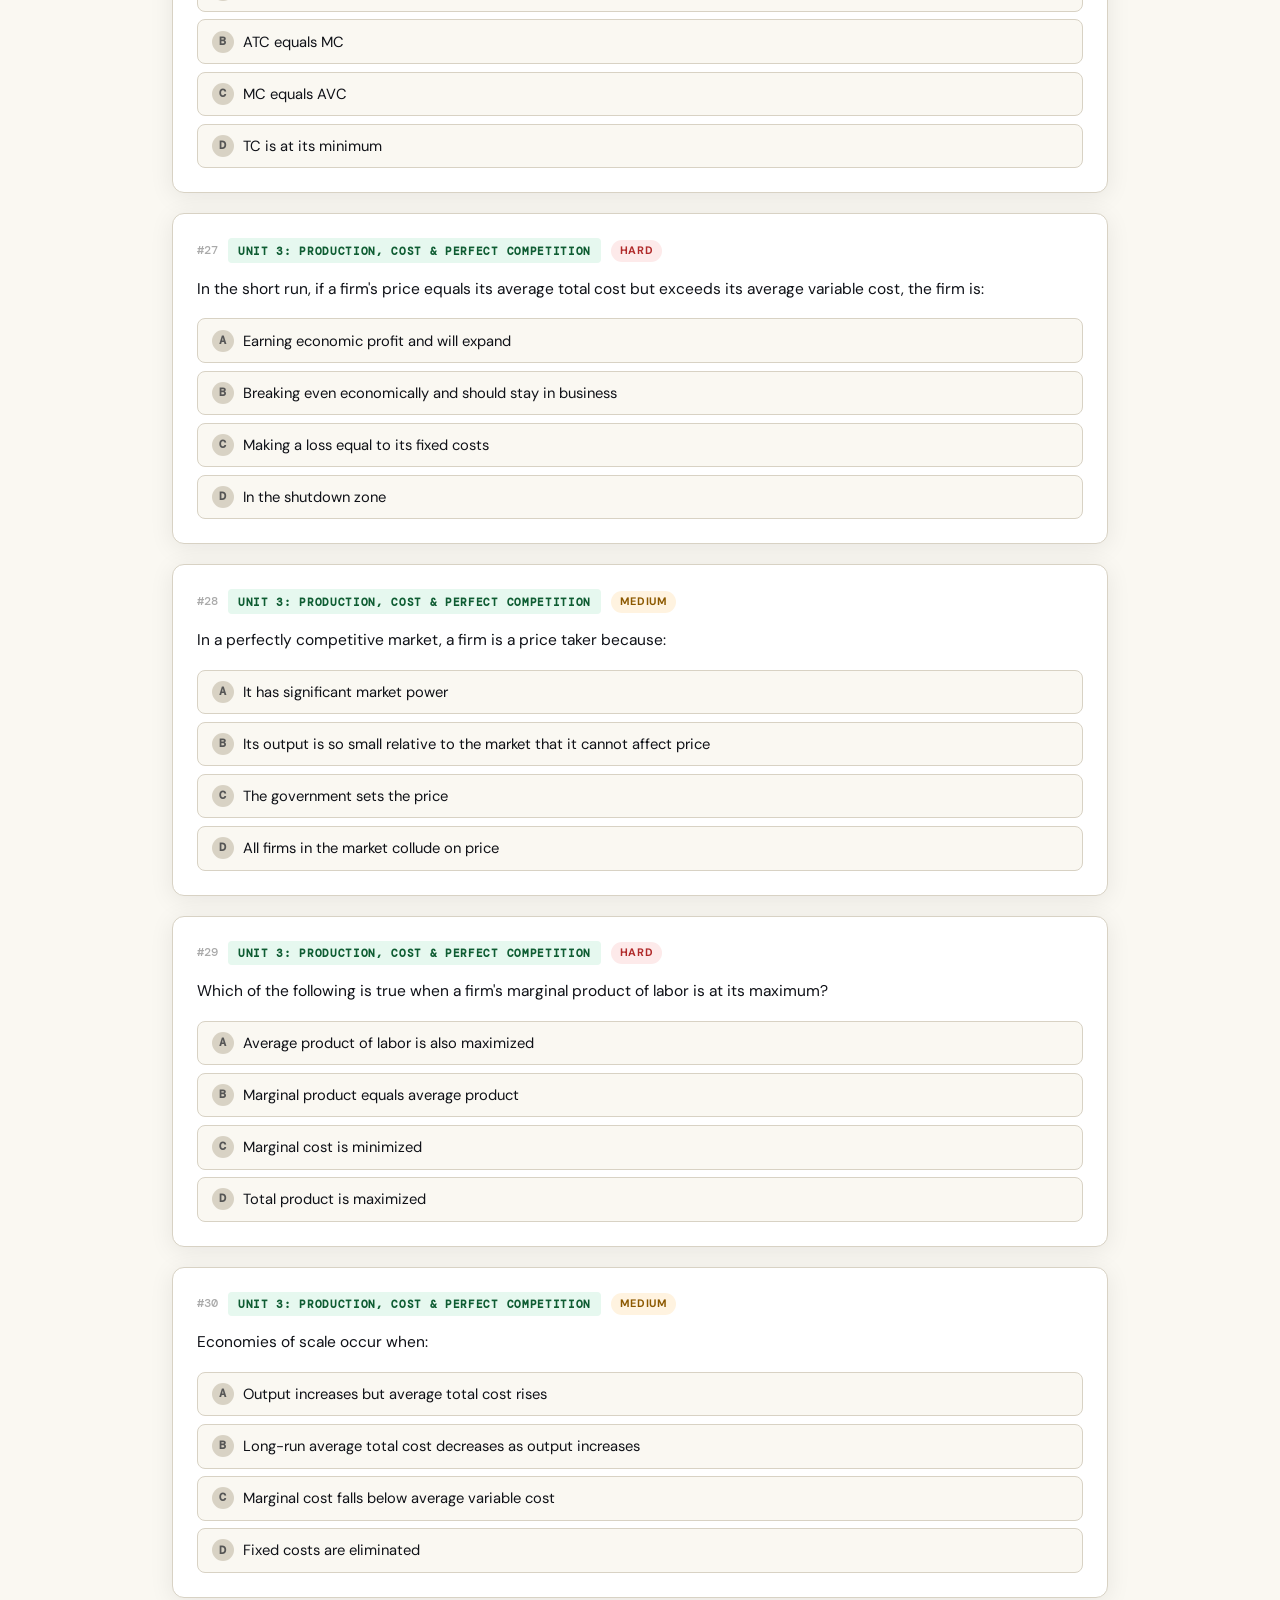
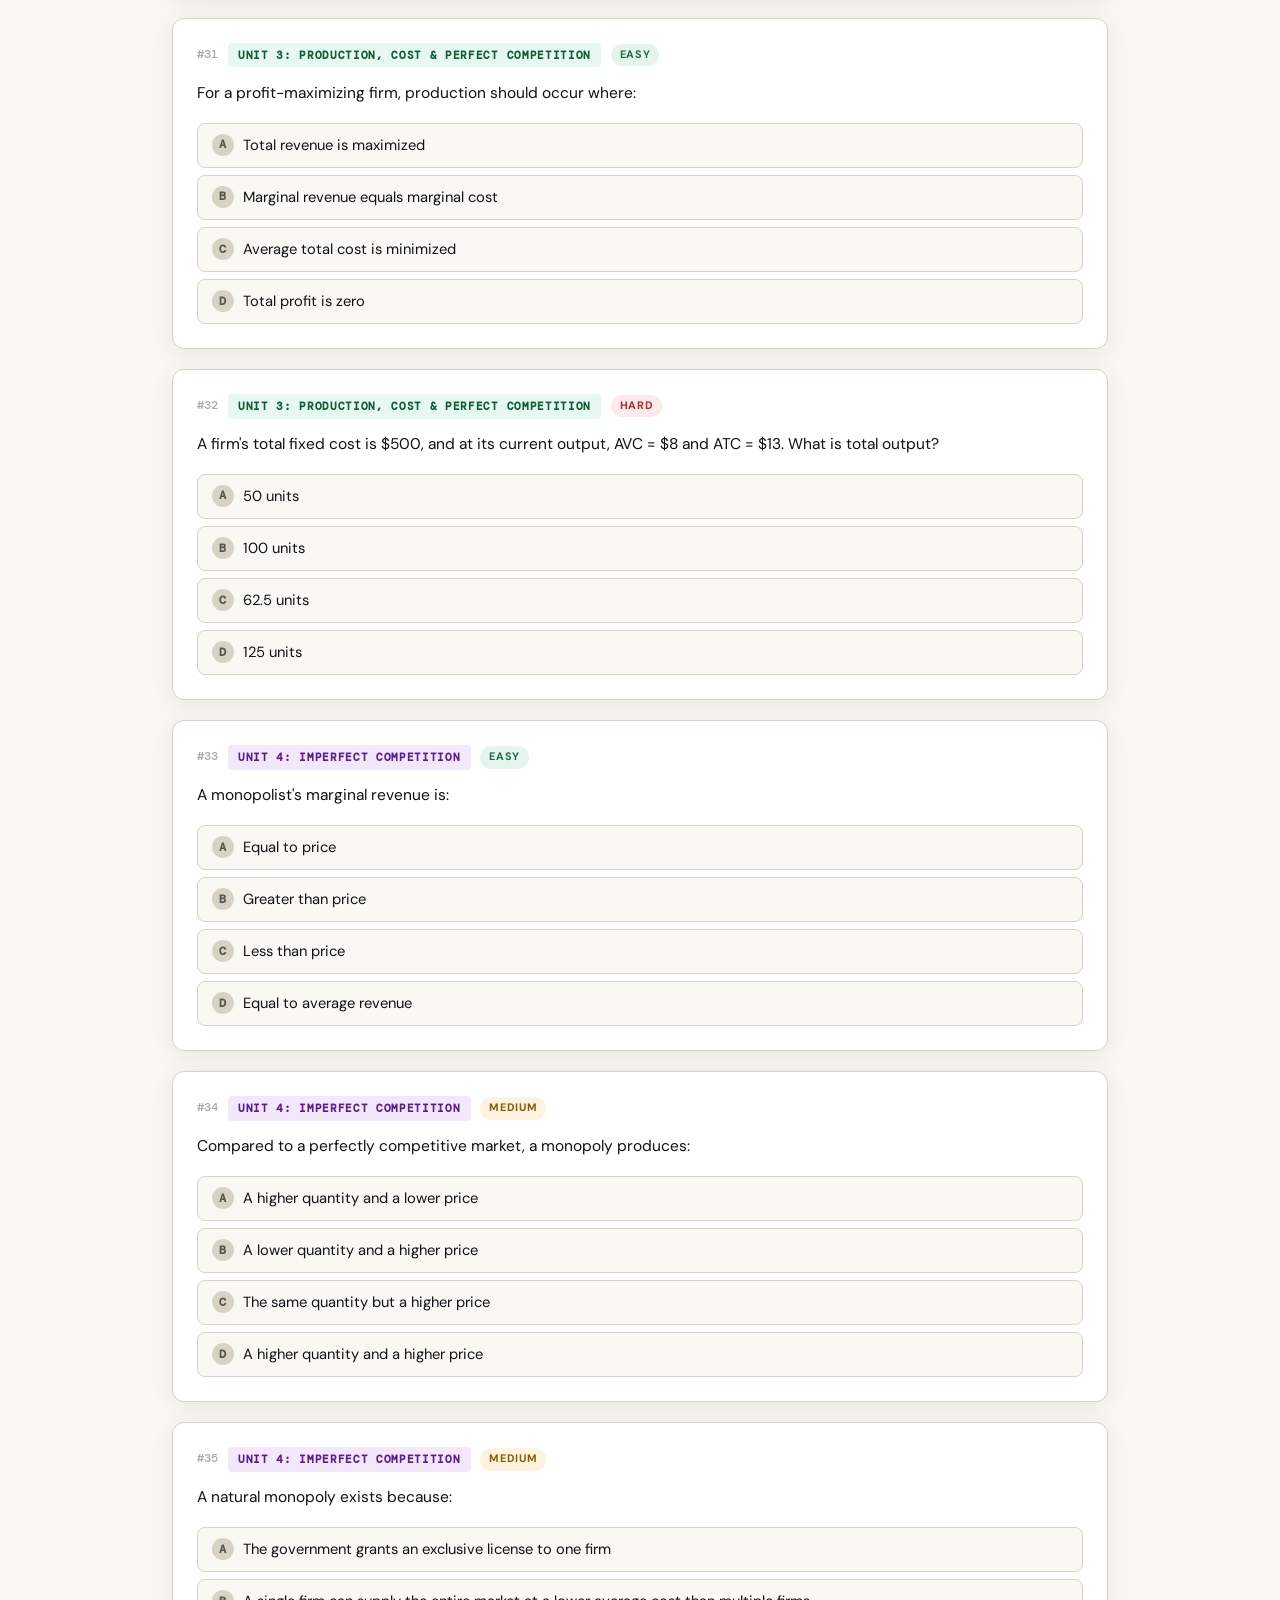
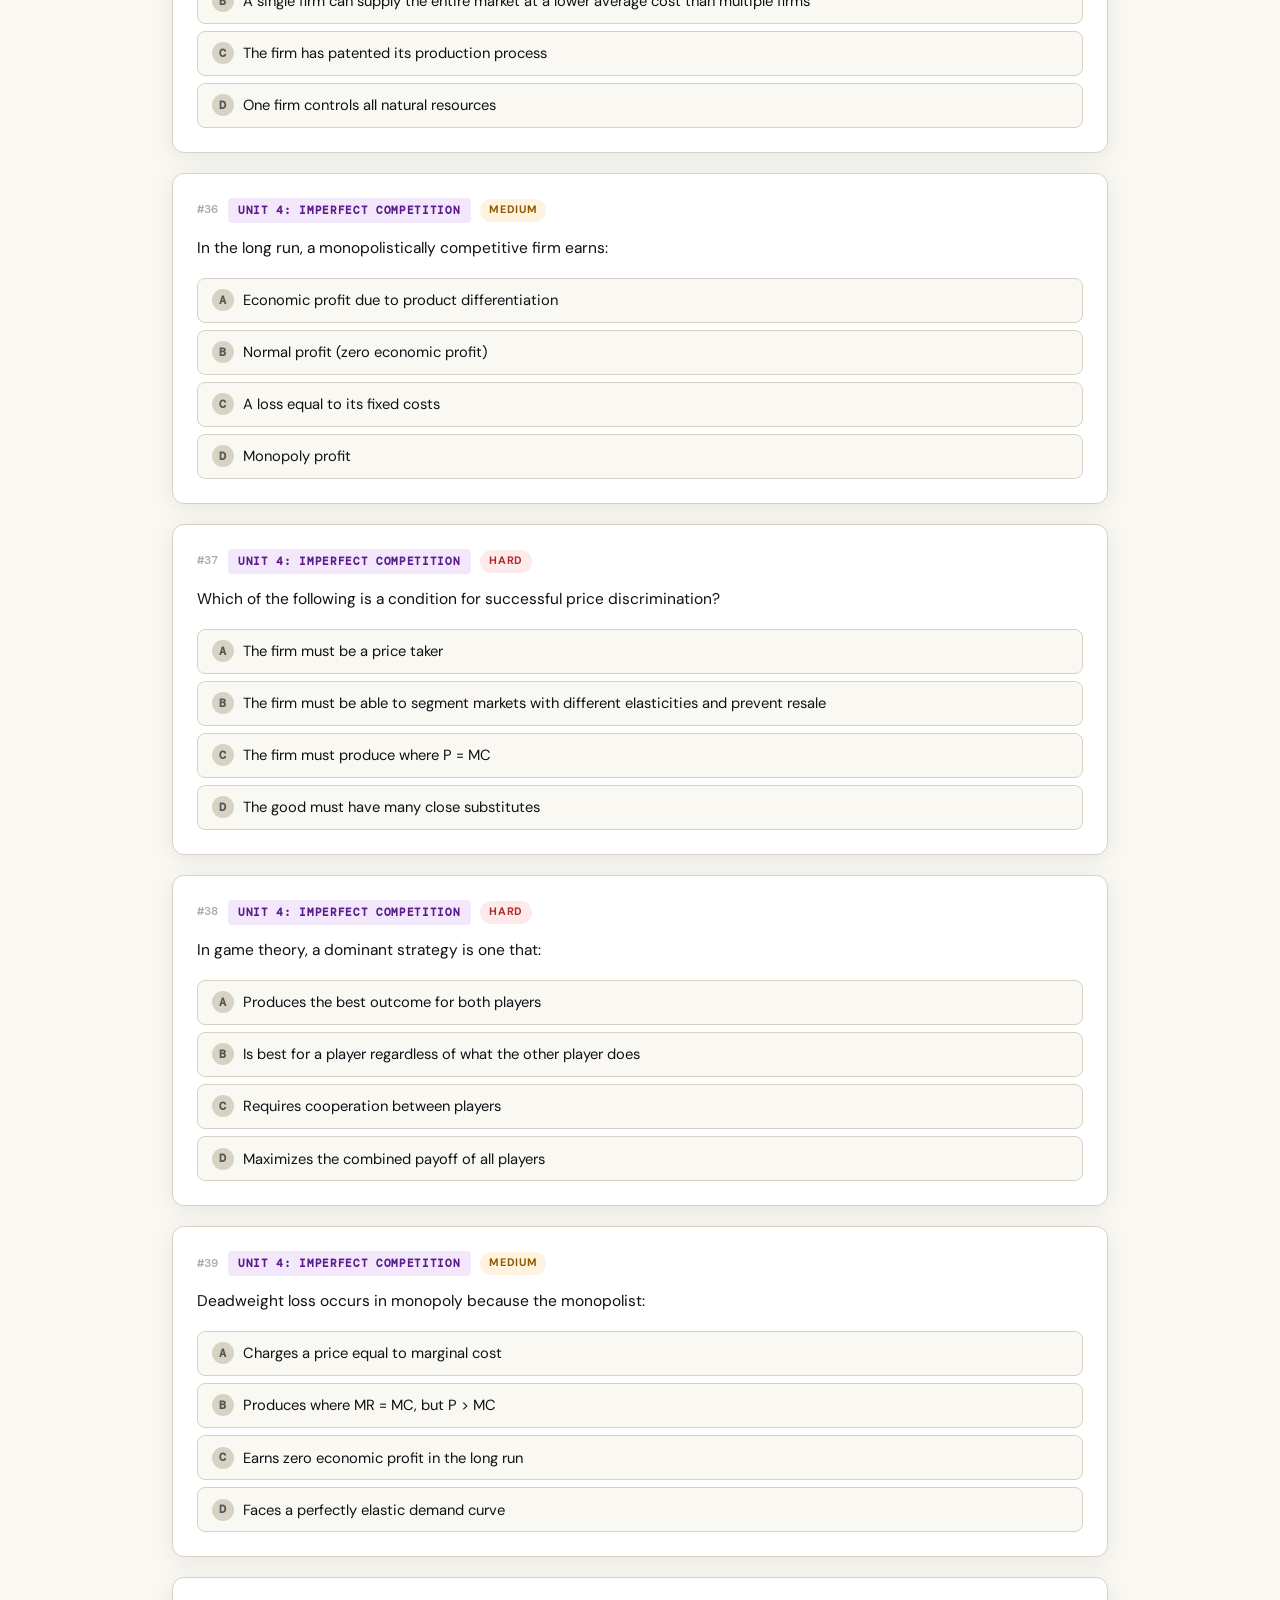
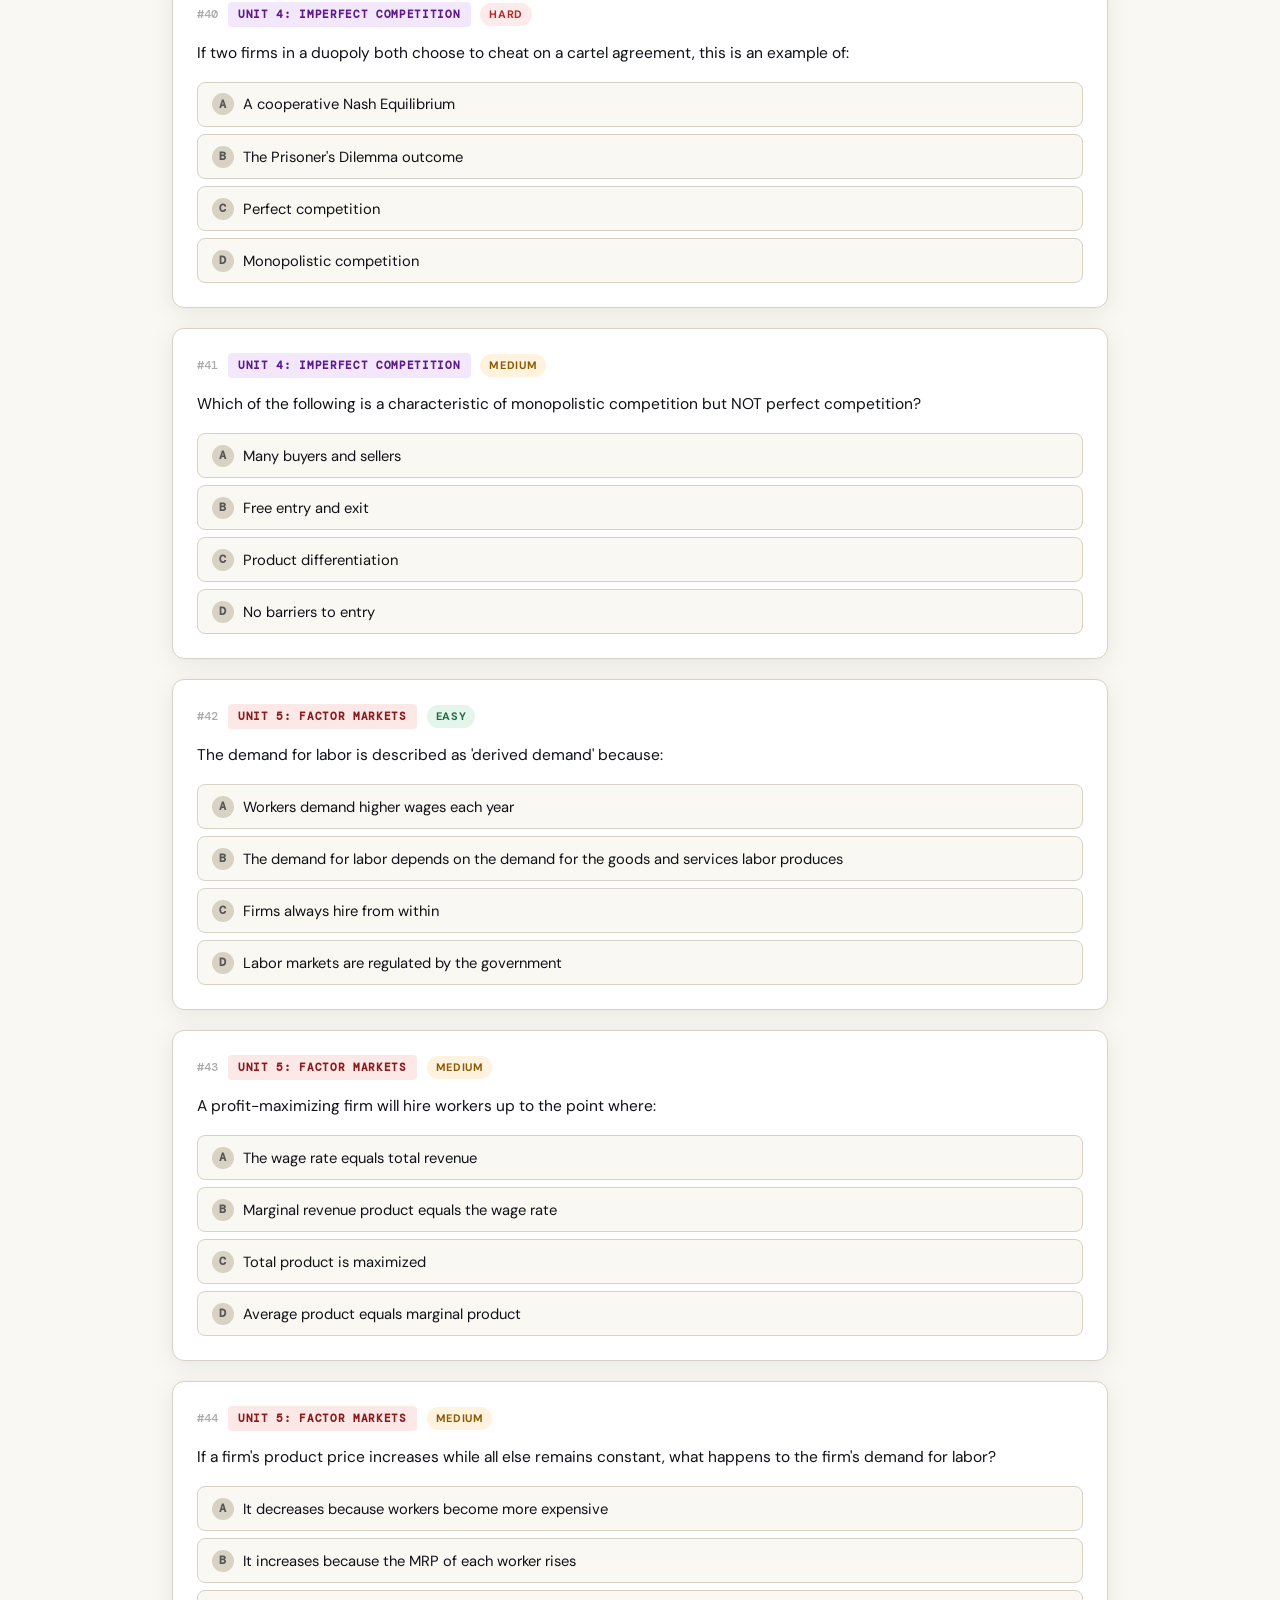
==== commit 625a0d14: "remove some headers for better loook and feel. also added some comments to make it easier to edit in" ====
--- a/index.html
+++ b/index.html
@@ -138,6 +138,8 @@
 
   /* ── TABS ── */
   .tabs-wrap {
+    align-items: center;
+    justify-content: center;
     background: var(--cream);
     border-bottom: 2px solid var(--border);
     padding: 0 2rem;
@@ -186,6 +188,7 @@
 
   /* ── SECTION HEADERS ── */
   .section-header {
+    justify-content: center;
     display: flex;
     align-items: baseline;
     gap: 1rem;
@@ -601,28 +604,29 @@
 <div class="hero">
   <div class="hero-tag">May 4, 2026 · AP Exam Prep</div>
   <h1>AP <em>Microeconomics</em><br>Practice Exam</h1>
-  <p>Aligned to the 2026 College Board CED. All 6 units covered with authentic MCQ and FRQ practice.</p>
+  <!--<p>Aligned to the 2026 College Board CED. All 6 units covered with authentic MCQ and FRQ practice.</p> -->
   <div class="hero-stats">
-    <div class="stat-pill"><strong>60</strong> MCQ Practice Questions</div>
-    <div class="stat-pill"><strong>6</strong> FRQ Prompts</div>
+    <div class="stat-pill"><strong>60</strong> Practice Questions</div>
+    <div class="stat-pill"><strong>6</strong> Prompts</div>
     <div class="stat-pill"><strong>6</strong> Units Covered</div>
-    <div class="stat-pill"><strong>66% / 33%</strong> MCQ / FRQ Split</div>
+    <!--div class="stat-pill"><strong>66% / 33%</strong> MCQ / FRQ Split</div> -->
   </div>
 </div>
 
 <div class="tabs-wrap">
-  <button class="tab-btn active" onclick="showTab('mcq')">MCQ (60 Qs)</button>
-  <button class="tab-btn" onclick="showTab('frq')">FRQ (6 Prompts)</button>
+  <button class="tab-btn active" onclick="showTab('mcq')">Multiple Choice Practice</button>
+  <button class="tab-btn" onclick="showTab('frq')">Free Response Practice</button>
   <button class="tab-btn" onclick="showTab('guide')">Study Guide</button>
   <button class="tab-btn" onclick="showTab('formulas')">Formula Sheet</button>
 </div>
 
 <!-- ══ MCQ PANEL ══ -->
 <div id="panel-mcq" class="panel active">
+  <!--
   <div class="section-header">
     <h2>Multiple Choice Practice</h2>
-    <span class="sub">Click an answer to check · Shuffle to randomize order</span>
   </div>
+  -->
 
   <div id="score-bar" class="score-bar">
     <div class="score-item">
@@ -662,19 +666,23 @@
 
 <!-- ══ FRQ PANEL ══ -->
 <div id="panel-frq" class="panel">
+<!--
   <div class="section-header">
     <h2>Free Response Practice</h2>
     <span class="sub">1 Long FRQ (10 pts) + 2 Short FRQs (5 pts each) — write answers, then reveal rubric</span>
   </div>
+-->
   <div id="frq-container"></div>
 </div>
 
 <!-- ══ STUDY GUIDE PANEL ══ -->
 <div id="panel-guide" class="panel">
+  <!--
   <div class="section-header">
     <h2>Unit-by-Unit Study Guide</h2>
     <span class="sub">Exam weight percentages from the 2026 College Board CED</span>
   </div>
+-->
   <div class="unit-grid" id="guide-grid"></div>
   <div class="tip-box" style="margin-top:1.75rem">
     <h4>🎯 Top Exam Tips for May 4, 2026</h4>
@@ -692,10 +700,12 @@
 
 <!-- ══ FORMULA SHEET PANEL ══ -->
 <div id="panel-formulas" class="panel">
+  <!--
   <div class="section-header">
     <h2>Key Formulas &amp; Concepts</h2>
     <span class="sub">Memorize these cold — they appear in both MCQ and FRQ</span>
   </div>
+  -->
   <div class="formula-grid" id="formula-grid"></div>
 </div>
 
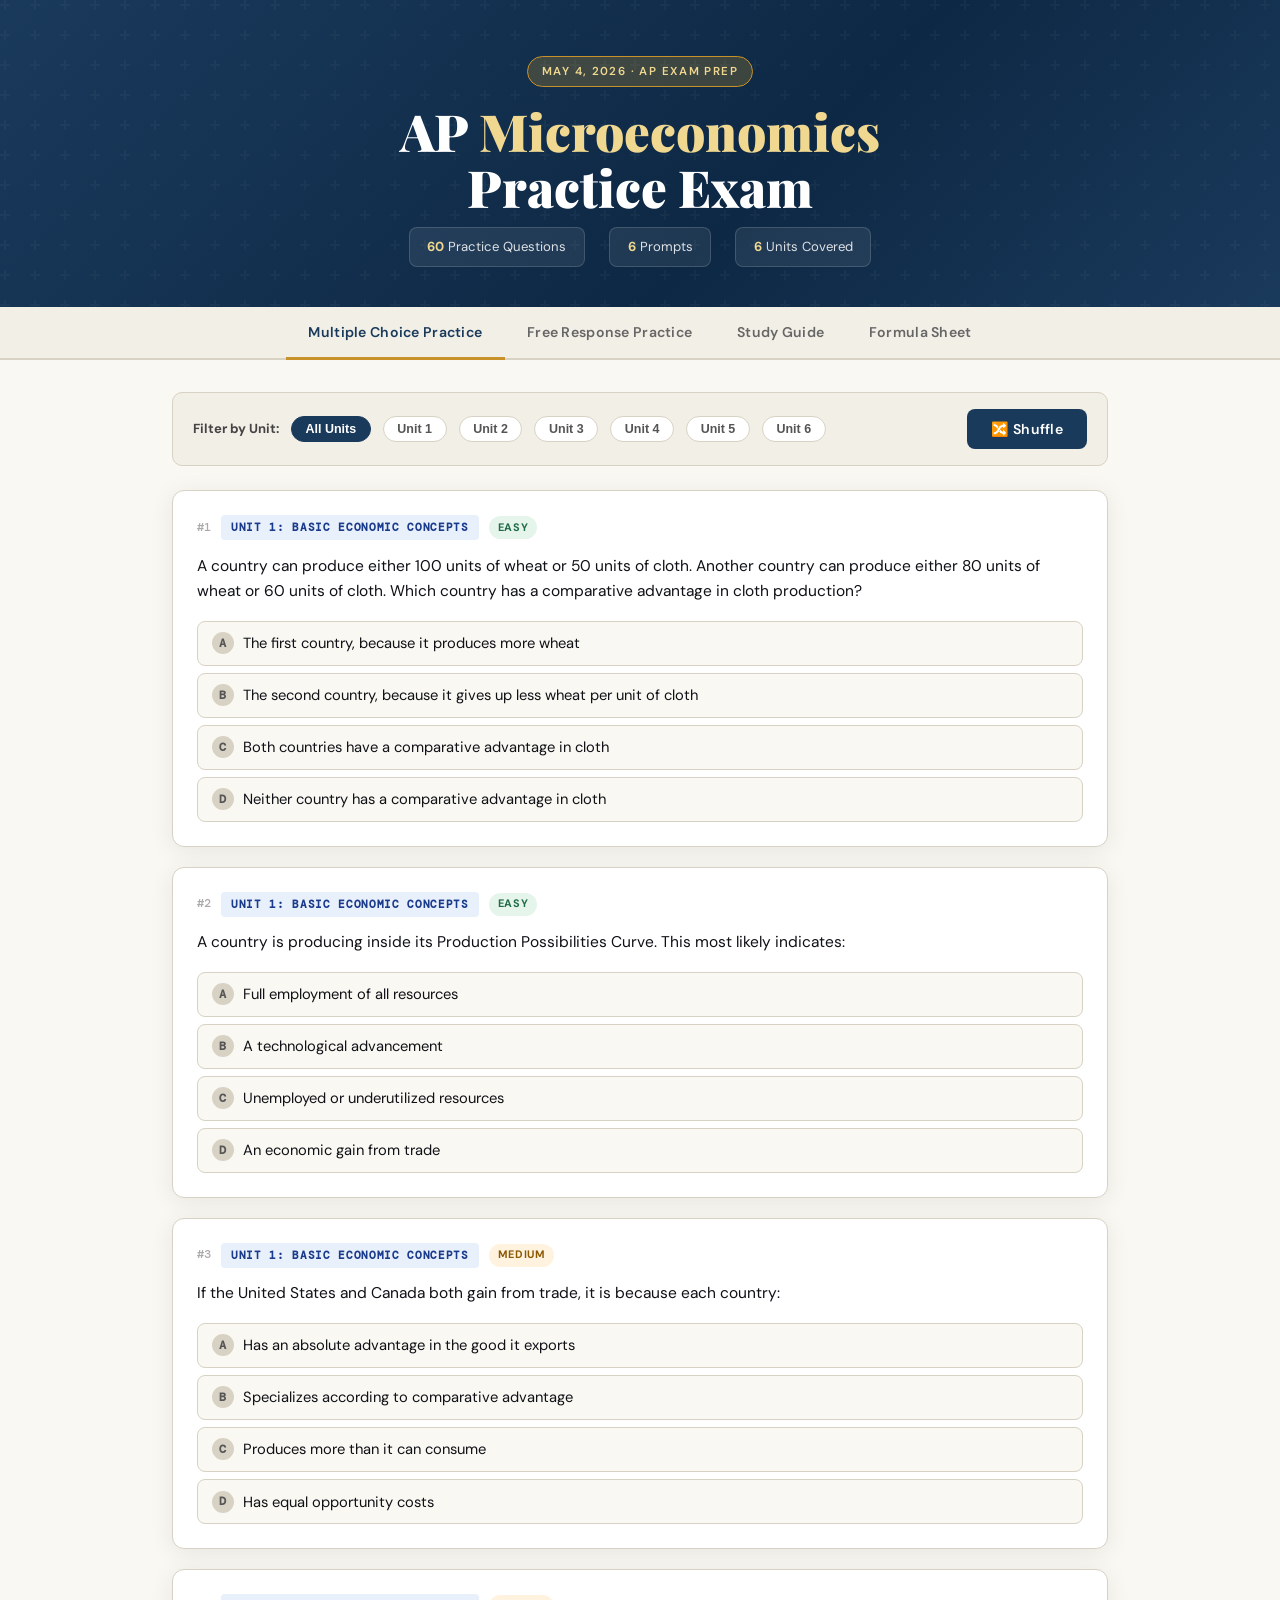
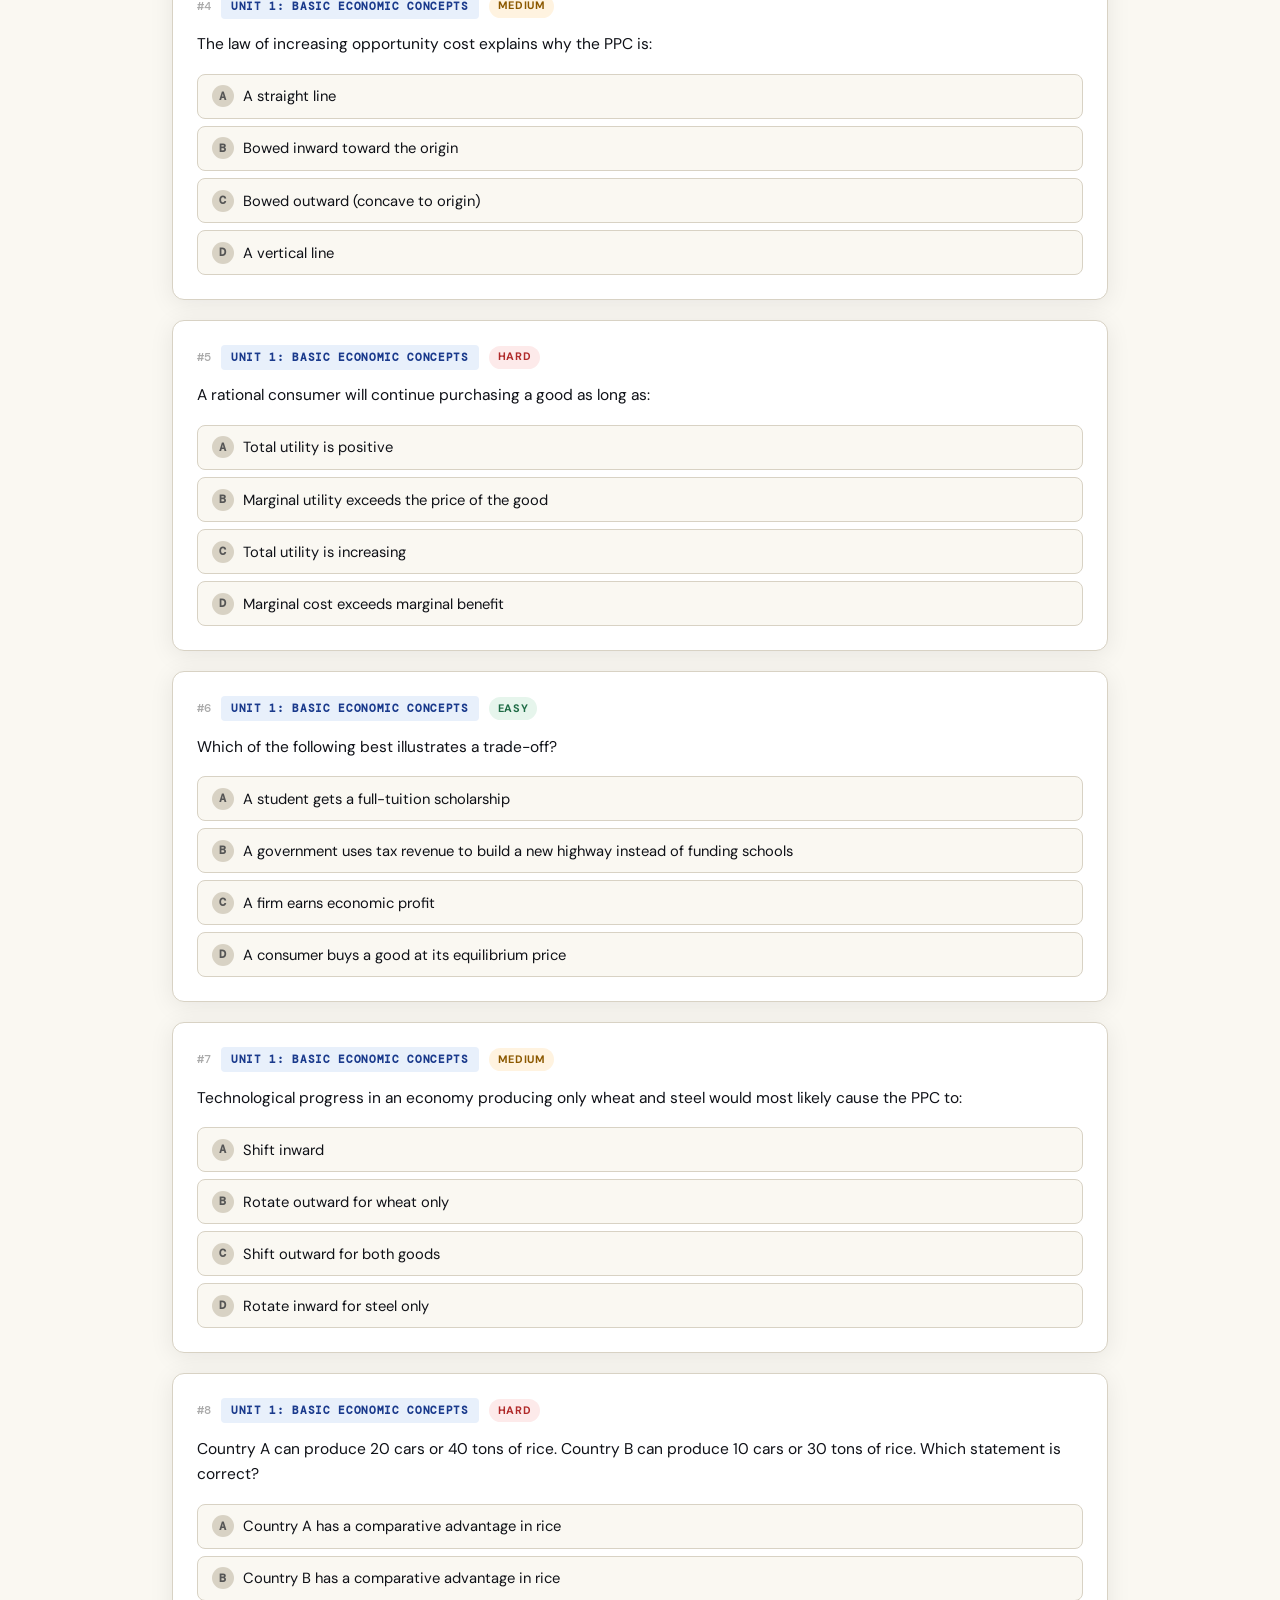
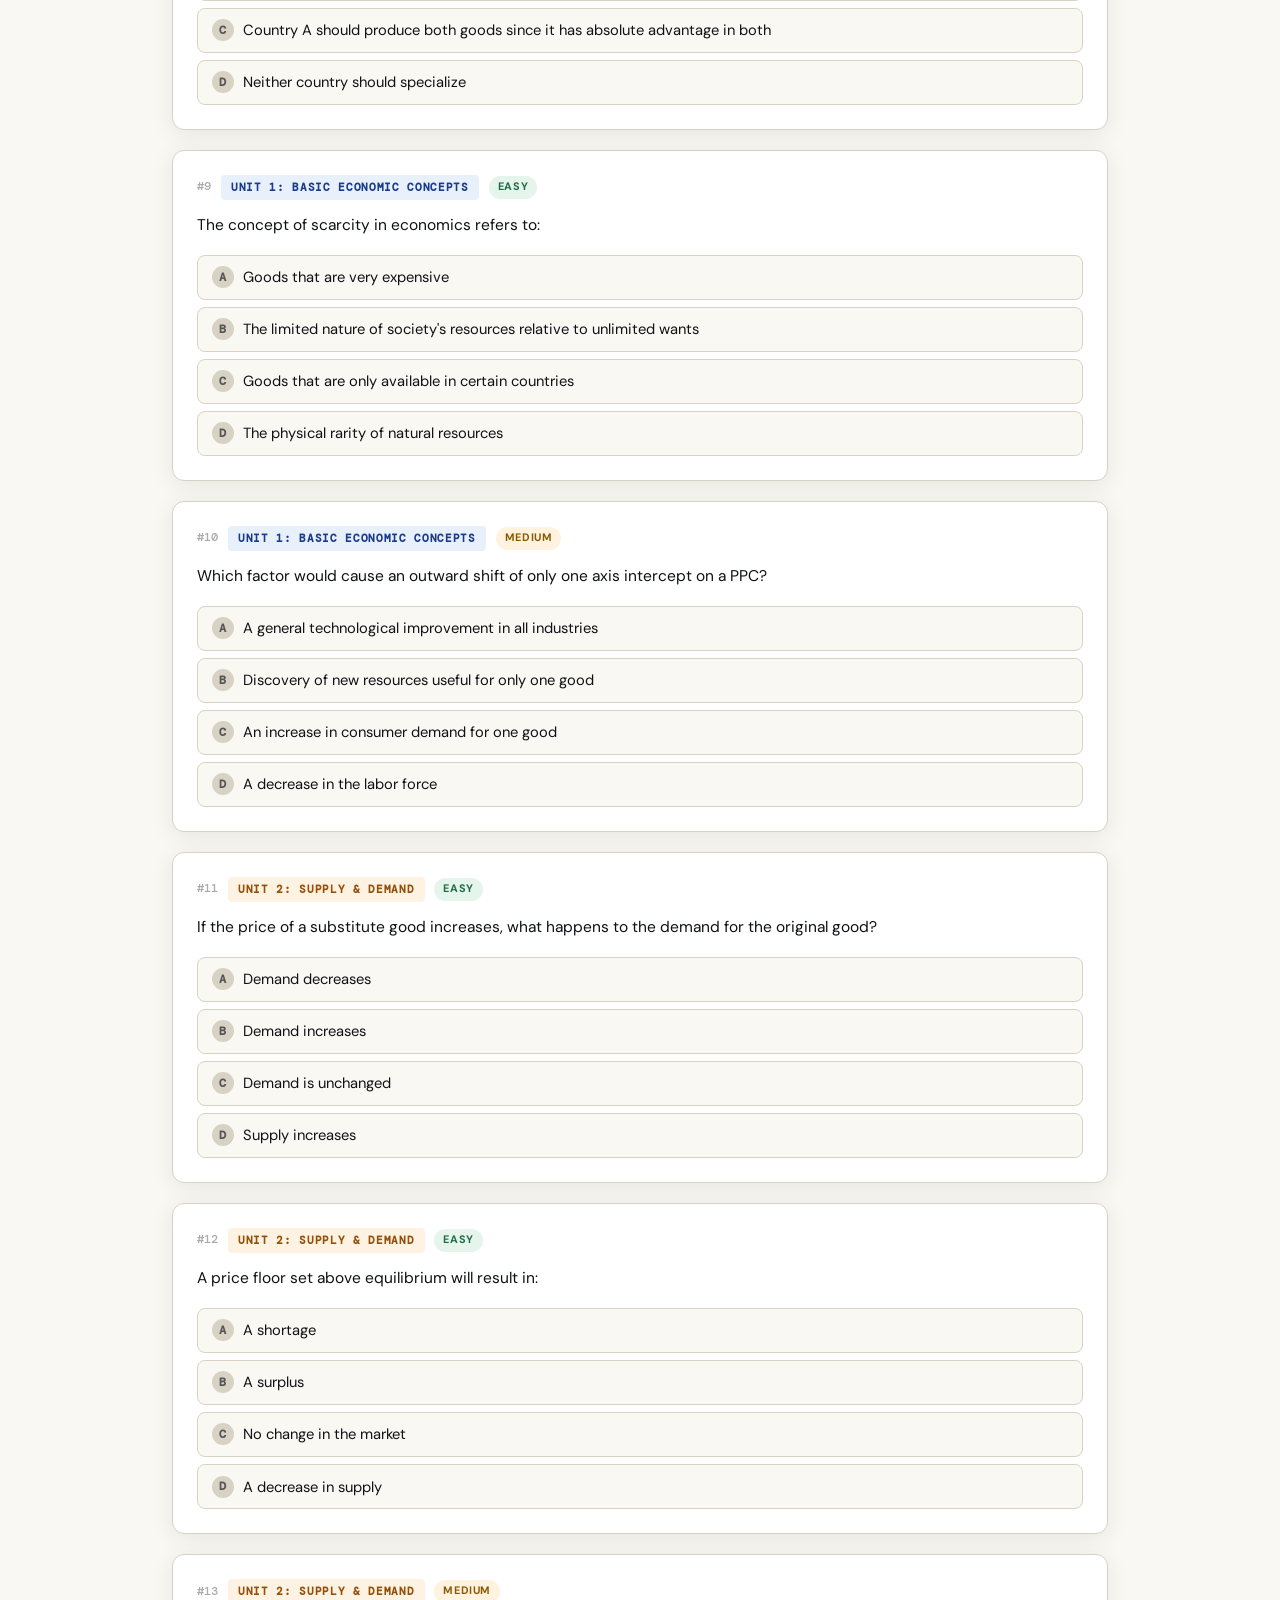
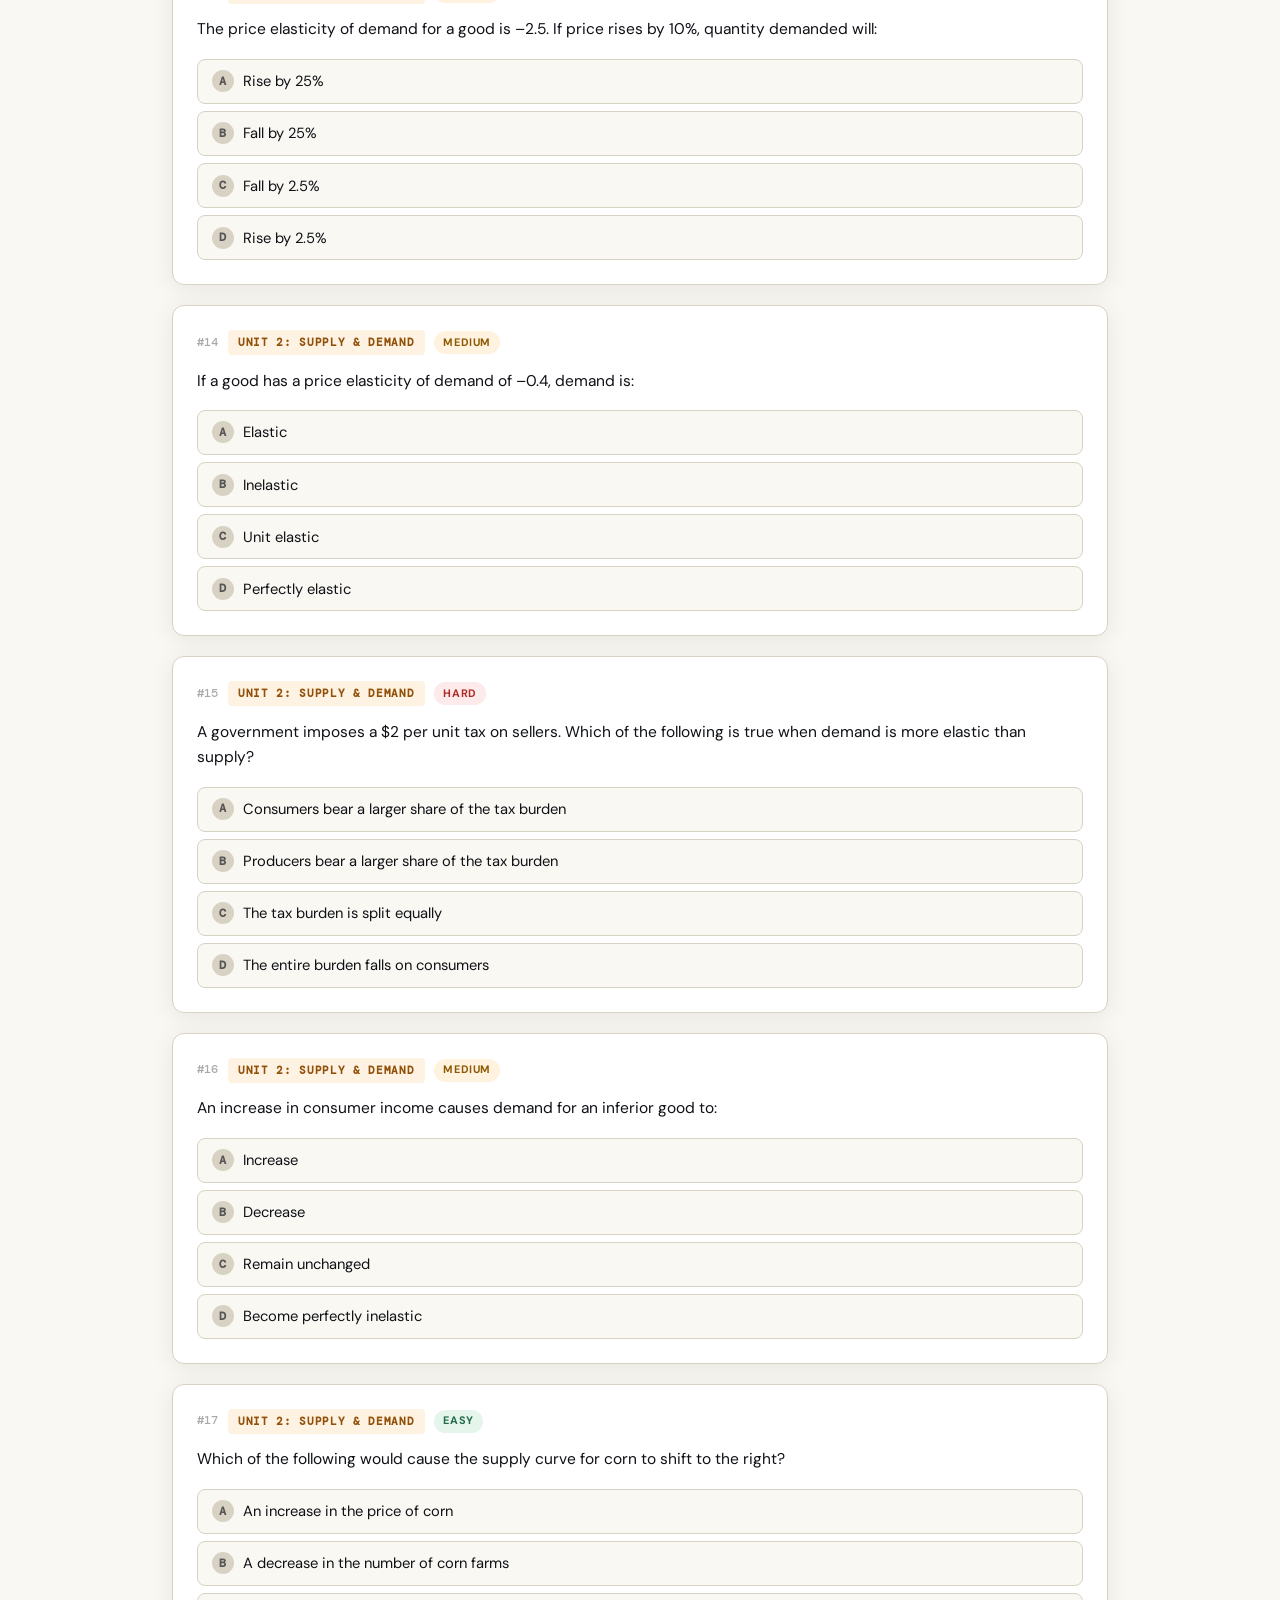
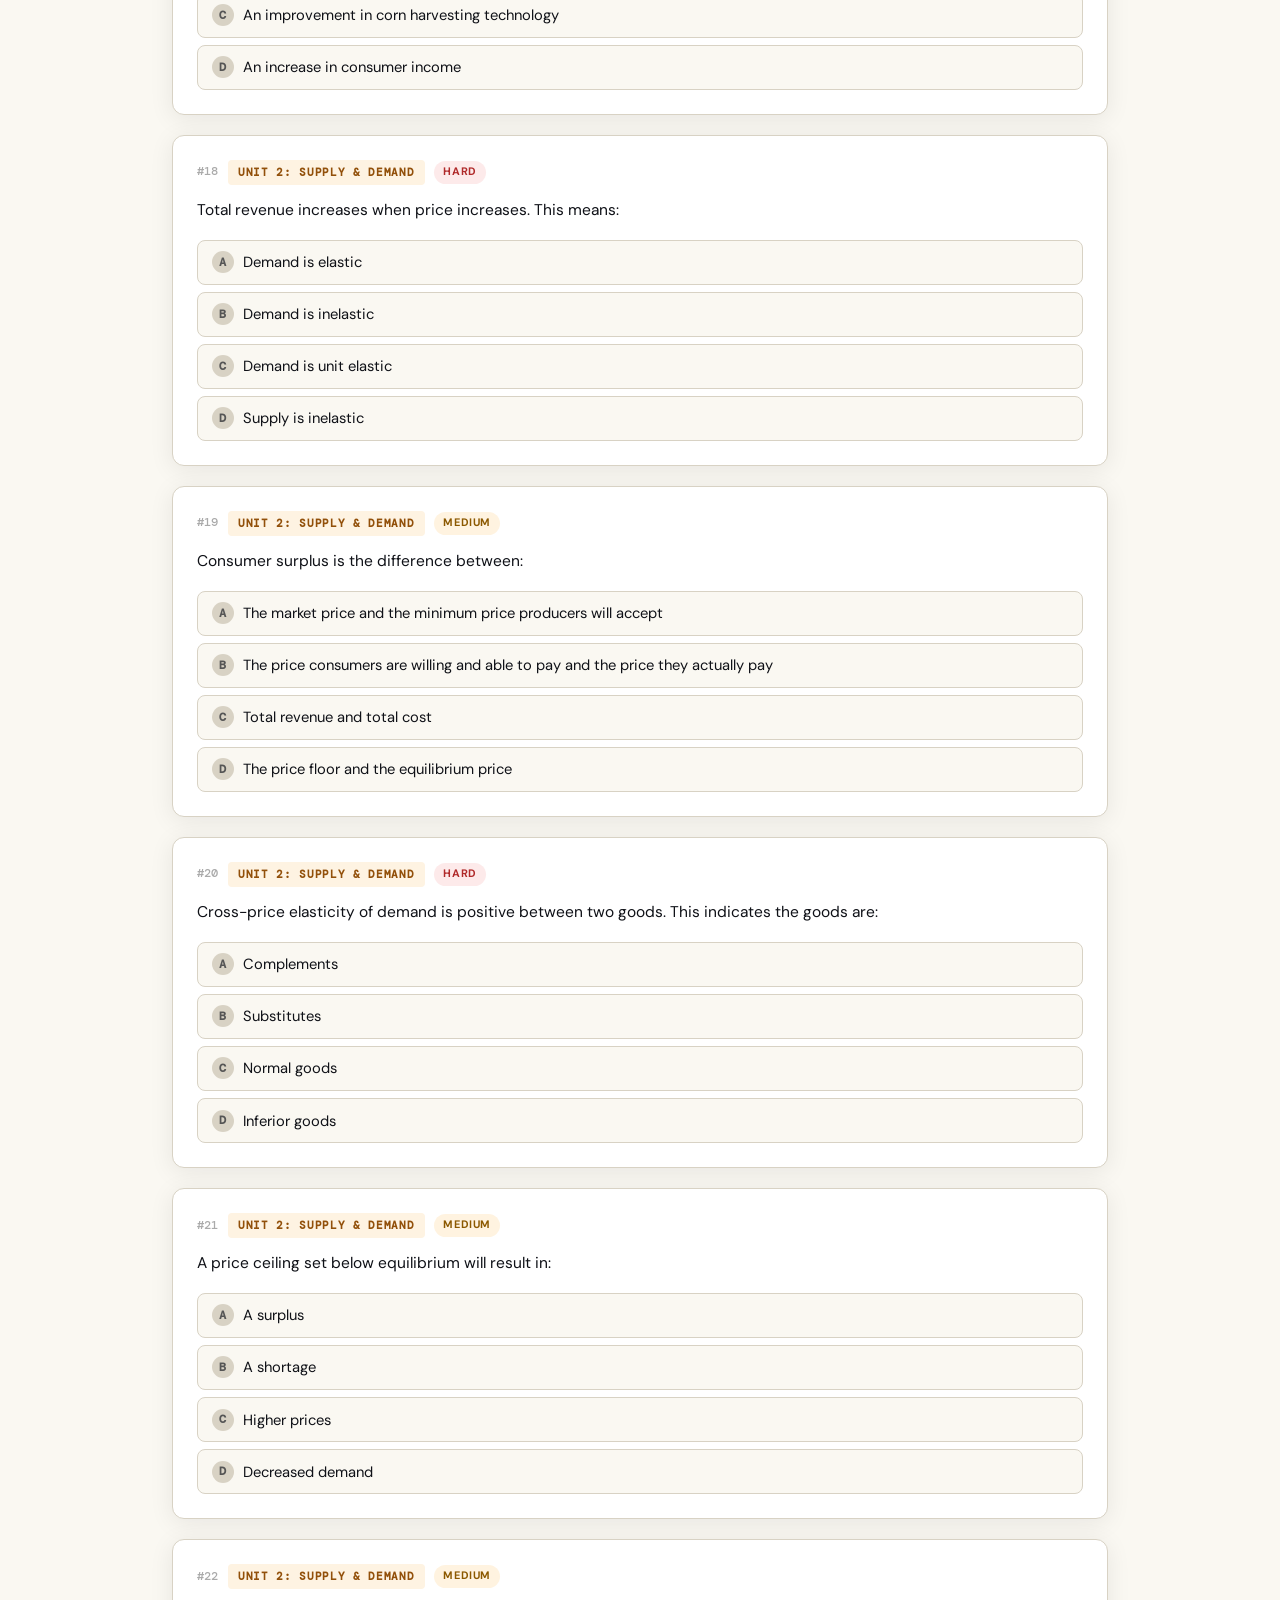
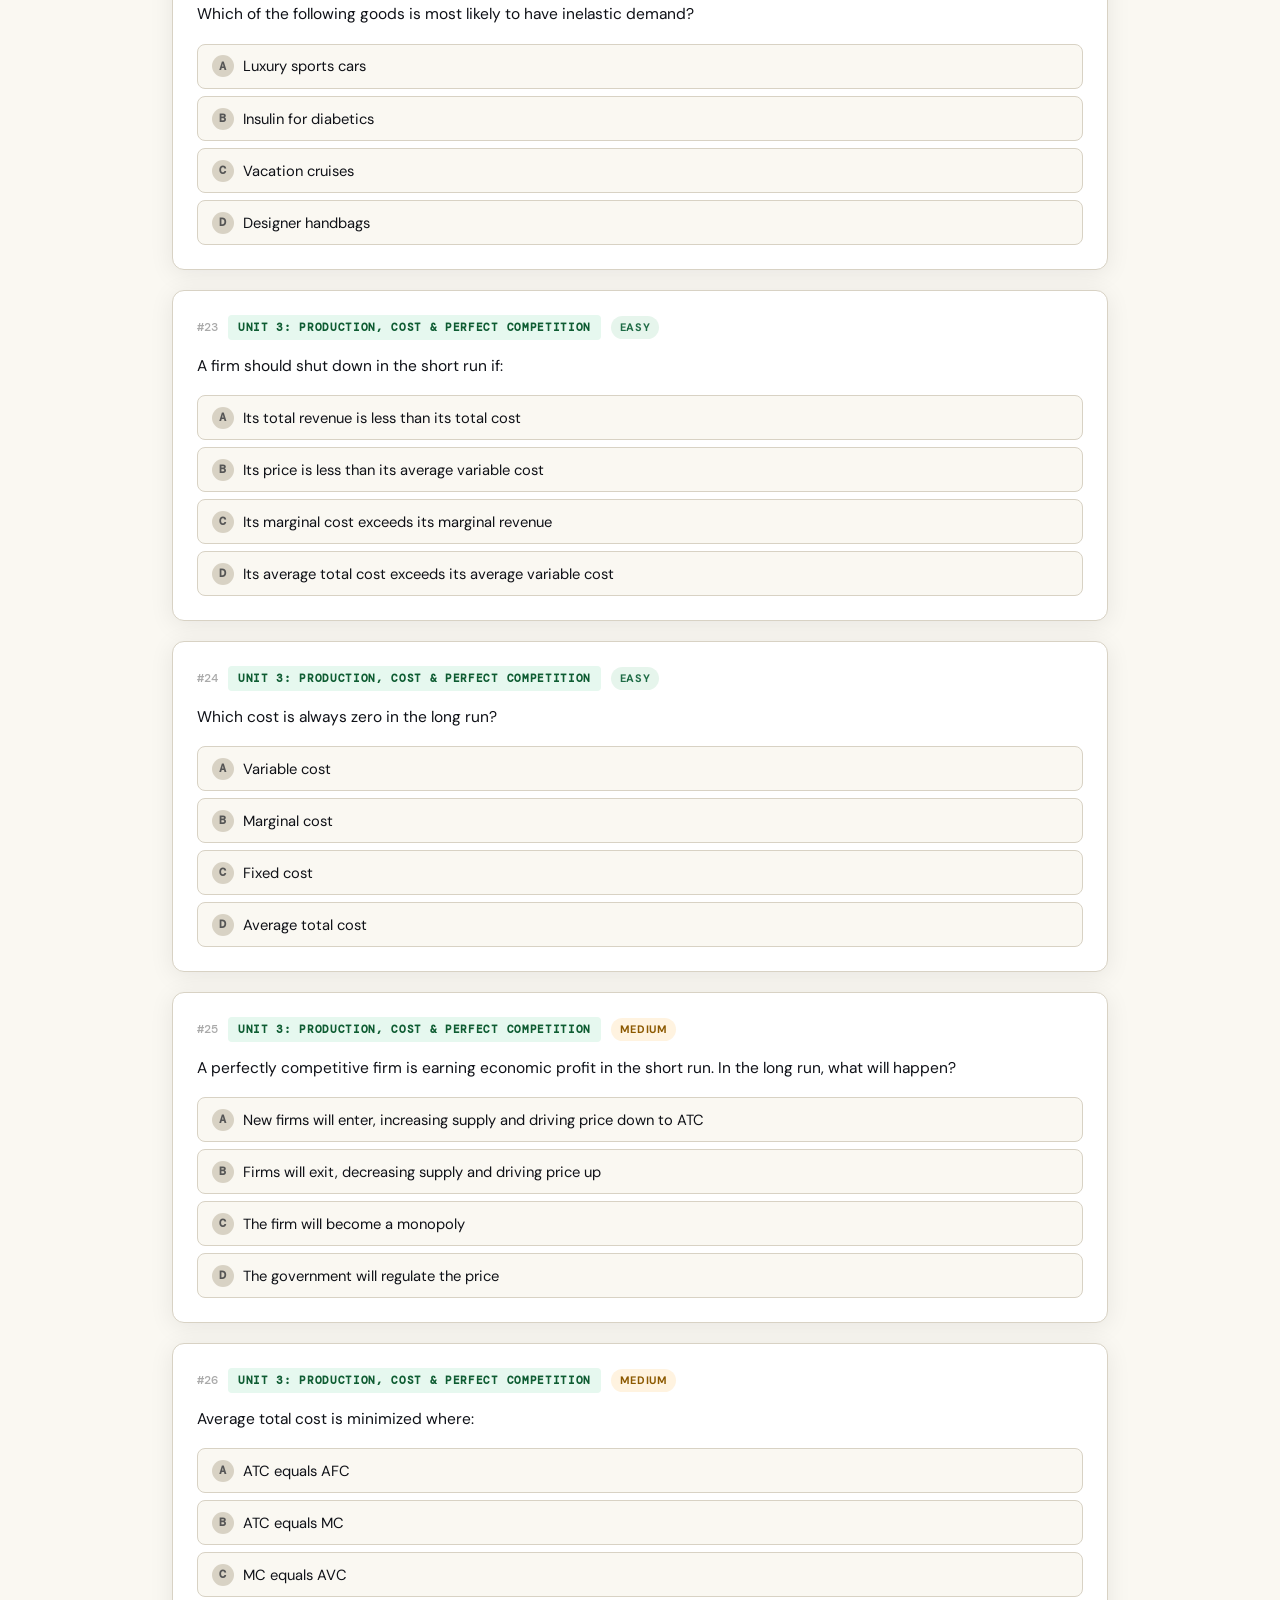
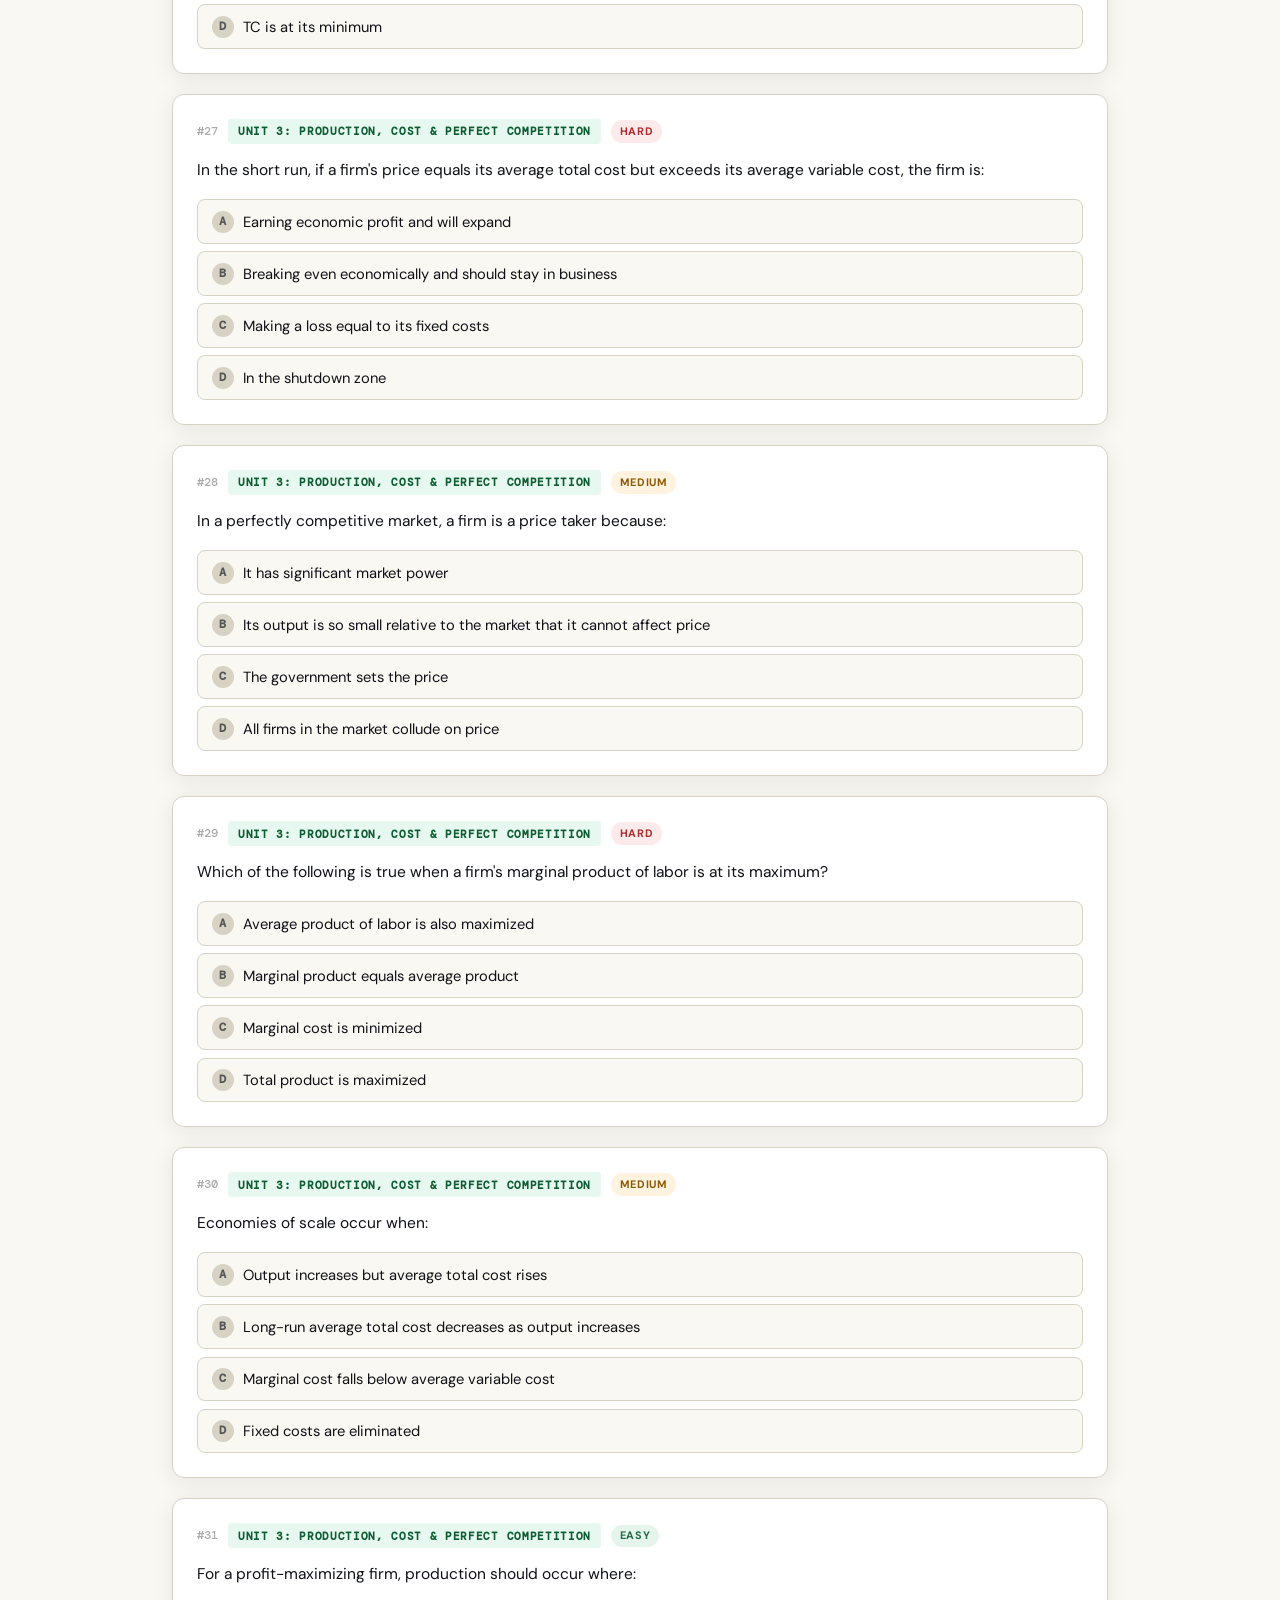
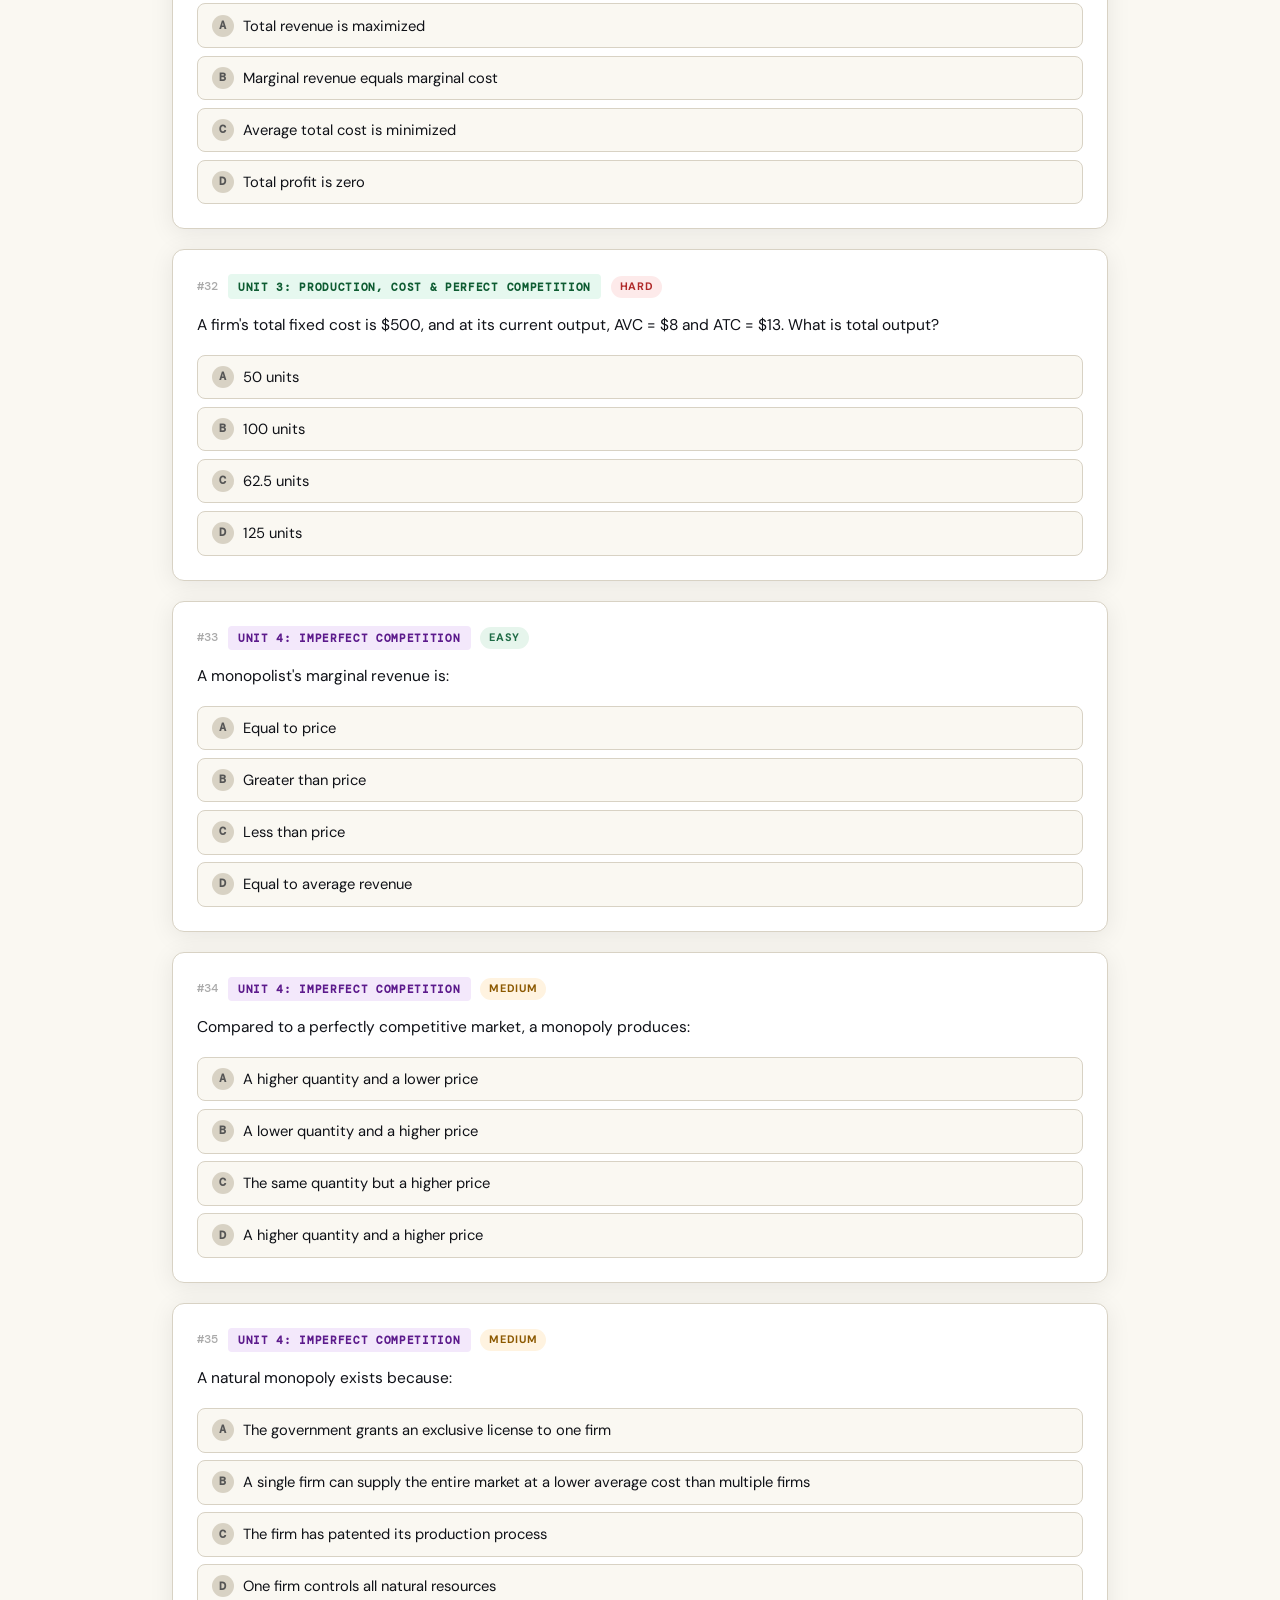
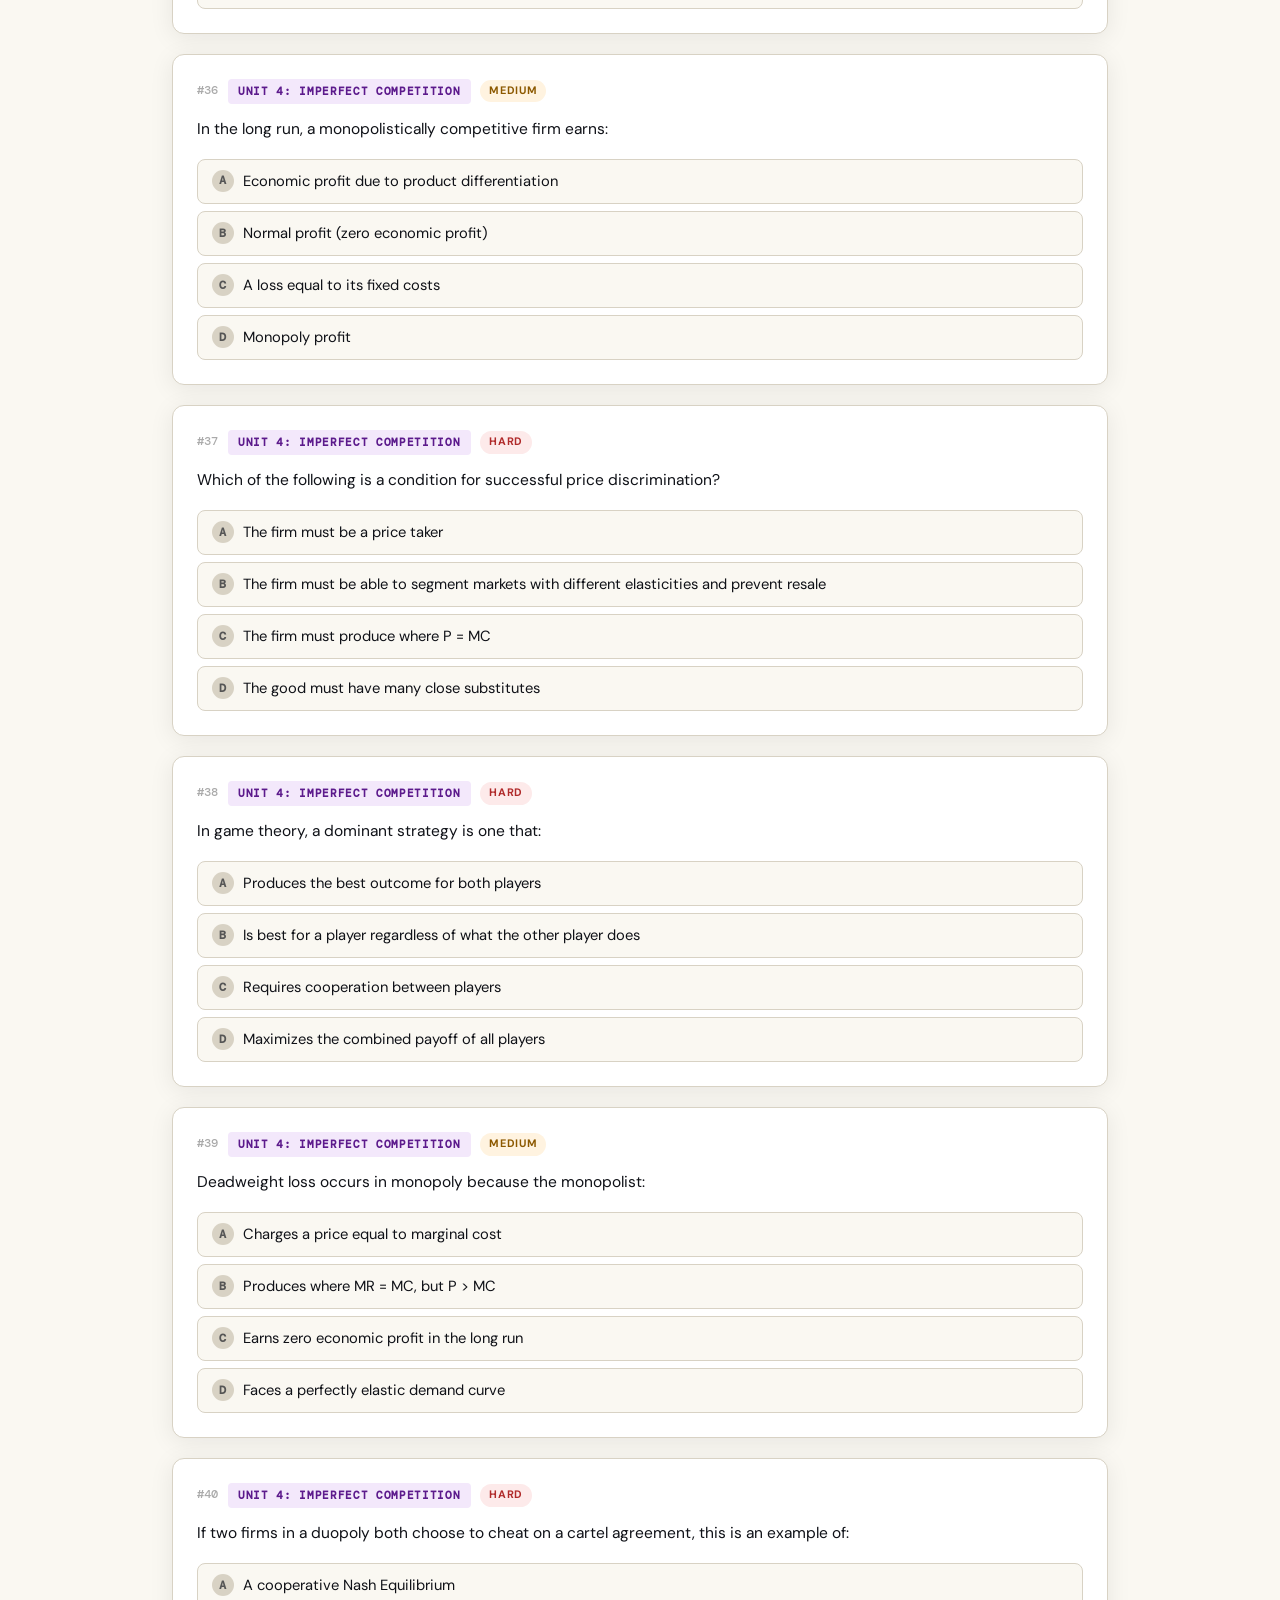
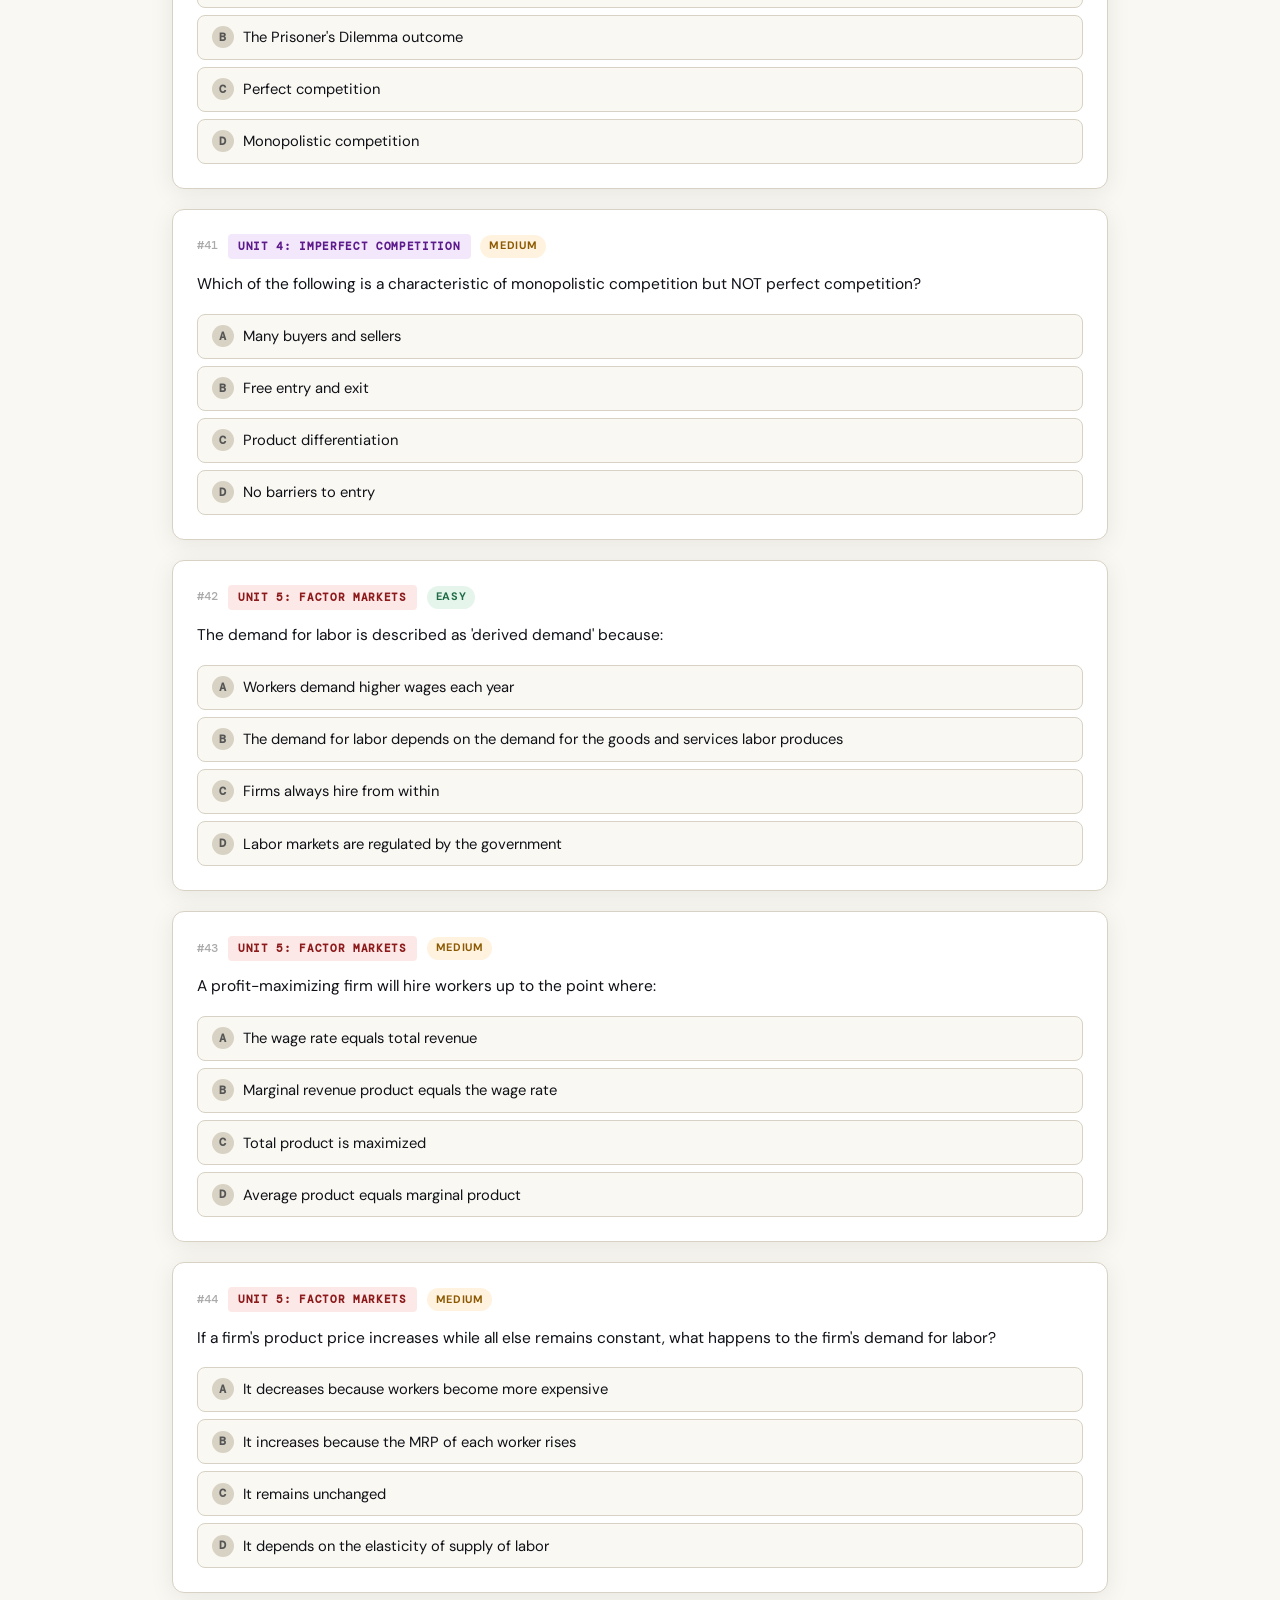
==== commit 1afffa18: "move styles to styles.css and add data.js for the project data and update index.html to link to the " ====
--- a/index.html
+++ b/index.html
@@ -5,612 +5,19 @@
 <meta name="viewport" content="width=device-width, initial-scale=1.0">
 <title>AP Microeconomics 2026 — Practice Exam</title>
 <link href="https://fonts.googleapis.com/css2?family=Playfair+Display:wght@700;900&family=DM+Sans:wght@300;400;500;600&family=DM+Mono:wght@400;500&display=swap" rel="stylesheet">
-<style>
-  :root {
-    --ink: #0f1117;
-    --paper: #faf8f2;
-    --cream: #f2efe6;
-    --gold: #c8922a;
-    --gold-light: #f0d890;
-    --gold-pale: #fdf5dc;
-    --blue: #1a3a5c;
-    --blue-mid: #2d5f8a;
-    --blue-light: #e8f0f8;
-    --green: #1e6b45;
-    --green-light: #e6f5ec;
-    --red: #b02a2a;
-    --red-light: #fdeaea;
-    --border: #d8d2c4;
-    --shadow: 0 4px 24px rgba(15,17,23,0.08);
-    --shadow-lg: 0 12px 48px rgba(15,17,23,0.14);
-  }
+<link rel="stylesheet" href="styles.css">
 
-  * { box-sizing: border-box; margin: 0; padding: 0; }
-
-  body {
-    font-family: 'DM Sans', sans-serif;
-    background: var(--paper);
-    color: var(--ink);
-    line-height: 1.65;
-    font-size: 15px;
-  }
-
-  /* ── TOP NAV ── */
-  header {
-    background: var(--blue);
-    color: #fff;
-    padding: 0 2rem;
-    display: flex;
-    align-items: center;
-    justify-content: space-between;
-    height: 60px;
-    position: sticky;
-    top: 0;
-    z-index: 200;
-    box-shadow: 0 2px 12px rgba(0,0,0,0.25);
-  }
-  .logo {
-    font-family: 'Playfair Display', serif;
-    font-weight: 900;
-    font-size: 1.15rem;
-    letter-spacing: 0.02em;
-    color: var(--gold-light);
-  }
-  .logo span { color: #fff; font-weight: 300; }
-  .nav-links { display: flex; gap: 0.25rem; }
-  .nav-links button {
-    background: transparent;
-    border: none;
-    color: rgba(255,255,255,0.75);
-    font-family: 'DM Sans', sans-serif;
-    font-size: 0.82rem;
-    font-weight: 500;
-    padding: 0.35rem 0.85rem;
-    border-radius: 4px;
-    cursor: pointer;
-    transition: all 0.2s;
-    letter-spacing: 0.03em;
-    text-transform: uppercase;
-  }
-  .nav-links button:hover, .nav-links button.active {
-    background: rgba(255,255,255,0.12);
-    color: #fff;
-  }
-  .nav-links button.active { color: var(--gold-light); }
-
-  /* ── HERO ── */
-  .hero {
-    background: linear-gradient(135deg, var(--blue) 0%, #0d2844 60%, #1a3a5c 100%);
-    color: #fff;
-    padding: 3.5rem 2rem 2.5rem;
-    text-align: center;
-    position: relative;
-    overflow: hidden;
-  }
-  .hero::before {
-    content: '';
-    position: absolute; inset: 0;
-    background: url("data:image/svg+xml,%3Csvg width='60' height='60' viewBox='0 0 60 60' xmlns='http://www.w3.org/2000/svg'%3E%3Cg fill='none' fill-rule='evenodd'%3E%3Cg fill='%23ffffff' fill-opacity='0.03'%3E%3Cpath d='M36 34v-4h-2v4h-4v2h4v4h2v-4h4v-2h-4zm0-30V0h-2v4h-4v2h4v4h2V6h4V4h-4zM6 34v-4H4v4H0v2h4v4h2v-4h4v-2H6zM6 4V0H4v4H0v2h4v4h2V6h4V4H6z'/%3E%3C/g%3E%3C/g%3E%3C/svg%3E");
-  }
-  .hero-tag {
-    display: inline-block;
-    background: rgba(200,146,42,0.25);
-    border: 1px solid var(--gold);
-    color: var(--gold-light);
-    font-size: 0.72rem;
-    font-weight: 600;
-    letter-spacing: 0.12em;
-    text-transform: uppercase;
-    padding: 0.3rem 0.9rem;
-    border-radius: 100px;
-    margin-bottom: 1rem;
-  }
-  .hero h1 {
-    font-family: 'Playfair Display', serif;
-    font-size: clamp(2rem, 5vw, 3.2rem);
-    font-weight: 900;
-    line-height: 1.1;
-    margin-bottom: 0.75rem;
-    color: #fff;
-  }
-  .hero h1 em { color: var(--gold-light); font-style: normal; }
-  .hero p {
-    font-size: 1rem;
-    color: rgba(255,255,255,0.72);
-    max-width: 540px;
-    margin: 0 auto 1.75rem;
-  }
-  .hero-stats {
-    display: flex;
-    gap: 1.5rem;
-    justify-content: center;
-    flex-wrap: wrap;
-  }
-  .stat-pill {
-    background: rgba(255,255,255,0.08);
-    border: 1px solid rgba(255,255,255,0.15);
-    padding: 0.5rem 1.1rem;
-    border-radius: 8px;
-    font-size: 0.82rem;
-    color: rgba(255,255,255,0.85);
-  }
-  .stat-pill strong { color: var(--gold-light); font-weight: 700; }
-
-  /* ── TABS ── */
-  .tabs-wrap {
-    align-items: center;
-    justify-content: center;
-    background: var(--cream);
-    border-bottom: 2px solid var(--border);
-    padding: 0 2rem;
-    display: flex;
-    gap: 0;
-  }
-  .tab-btn {
-    background: transparent;
-    border: none;
-    border-bottom: 3px solid transparent;
-    margin-bottom: -2px;
-    padding: 1rem 1.4rem;
-    font-family: 'DM Sans', sans-serif;
-    font-weight: 600;
-    font-size: 0.88rem;
-    color: #666;
-    cursor: pointer;
-    transition: all 0.2s;
-    letter-spacing: 0.02em;
-    white-space: nowrap;
-  }
-  .tab-btn:hover { color: var(--blue); }
-  .tab-btn.active { color: var(--blue); border-bottom-color: var(--gold); }
-
-  /* ── PANELS ── */
-  .panel { display: none; padding: 2rem; max-width: 1000px; margin: 0 auto; }
-  .panel.active { display: block; }
-
-  /* ── UNIT BADGES ── */
-  .unit-badge {
-    display: inline-block;
-    padding: 0.2rem 0.65rem;
-    border-radius: 4px;
-    font-size: 0.7rem;
-    font-weight: 700;
-    letter-spacing: 0.06em;
-    text-transform: uppercase;
-    font-family: 'DM Mono', monospace;
-  }
-  .u1 { background: #e8f0fb; color: #1a3a8c; }
-  .u2 { background: #fef3e2; color: #92500a; }
-  .u3 { background: #e6f8ef; color: #0e5c32; }
-  .u4 { background: #f3e8fb; color: #5c1a8c; }
-  .u5 { background: #fde8e8; color: #8c1a1a; }
-  .u6 { background: #e8f8f8; color: #0e5c5c; }
-
-  /* ── SECTION HEADERS ── */
-  .section-header {
-    justify-content: center;
-    display: flex;
-    align-items: baseline;
-    gap: 1rem;
-    margin-bottom: 1.75rem;
-    padding-bottom: 0.75rem;
-    border-bottom: 2px solid var(--border);
-  }
-  .section-header h2 {
-    font-family: 'Playfair Display', serif;
-    font-size: 1.6rem;
-    font-weight: 700;
-    color: var(--blue);
-  }
-  .section-header .sub { font-size: 0.82rem; color: #888; }
-
-  /* ── FILTERS ── */
-  .filter-bar {
-    display: flex;
-    flex-wrap: wrap;
-    gap: 0.5rem;
-    margin-bottom: 1.5rem;
-    align-items: center;
-  }
-  .filter-bar label { font-size: 0.8rem; color: #666; font-weight: 600; margin-right: 0.25rem; }
-  .filter-btn {
-    background: #fff;
-    border: 1.5px solid var(--border);
-    border-radius: 100px;
-    padding: 0.3rem 0.85rem;
-    font-size: 0.78rem;
-    font-weight: 600;
-    cursor: pointer;
-    transition: all 0.18s;
-    color: #555;
-  }
-  .filter-btn:hover { border-color: var(--blue-mid); color: var(--blue); }
-  .filter-btn.active { background: var(--blue); color: #fff; border-color: var(--blue); }
-
-  /* ── MCQ CARD ── */
-  .mcq-card {
-    background: #fff;
-    border: 1.5px solid var(--border);
-    border-radius: 12px;
-    padding: 1.5rem;
-    margin-bottom: 1.25rem;
-    box-shadow: var(--shadow);
-    transition: box-shadow 0.2s;
-  }
-  .mcq-card:hover { box-shadow: var(--shadow-lg); }
-  .q-meta {
-    display: flex;
-    align-items: center;
-    gap: 0.6rem;
-    margin-bottom: 0.85rem;
-    flex-wrap: wrap;
-  }
-  .q-num {
-    font-family: 'DM Mono', monospace;
-    font-size: 0.75rem;
-    color: #aaa;
-    font-weight: 500;
-  }
-  .diff-badge {
-    font-size: 0.68rem;
-    font-weight: 700;
-    padding: 0.15rem 0.55rem;
-    border-radius: 100px;
-    text-transform: uppercase;
-    letter-spacing: 0.06em;
-  }
-  .diff-easy { background: #e6f5ec; color: #1e6b45; }
-  .diff-medium { background: #fff3e0; color: #8c5900; }
-  .diff-hard { background: #fdeaea; color: #b02a2a; }
-
-  .q-text {
-    font-size: 0.97rem;
-    line-height: 1.65;
-    color: var(--ink);
-    margin-bottom: 1rem;
-    font-weight: 400;
-  }
-  .choices { list-style: none; display: flex; flex-direction: column; gap: 0.45rem; }
-  .choice-btn {
-    width: 100%;
-    text-align: left;
-    background: var(--paper);
-    border: 1.5px solid var(--border);
-    border-radius: 8px;
-    padding: 0.65rem 1rem 0.65rem 0.85rem;
-    font-size: 0.92rem;
-    font-family: 'DM Sans', sans-serif;
-    cursor: pointer;
-    display: flex;
-    align-items: flex-start;
-    gap: 0.6rem;
-    transition: all 0.15s;
-    color: var(--ink);
-    line-height: 1.5;
-  }
-  .choice-btn:hover:not(:disabled) { background: var(--blue-light); border-color: var(--blue-mid); }
-  .choice-letter {
-    width: 22px; height: 22px;
-    background: var(--border);
-    border-radius: 50%;
-    display: flex; align-items: center; justify-content: center;
-    font-size: 0.72rem; font-weight: 700;
-    flex-shrink: 0;
-    transition: all 0.15s;
-    color: #555;
-    font-family: 'DM Mono', monospace;
-  }
-  .choice-btn:hover:not(:disabled) .choice-letter { background: var(--blue); color: #fff; }
-  .choice-btn.correct { background: var(--green-light); border-color: var(--green); color: var(--green); }
-  .choice-btn.correct .choice-letter { background: var(--green); color: #fff; }
-  .choice-btn.wrong { background: var(--red-light); border-color: var(--red); color: var(--red); }
-  .choice-btn.wrong .choice-letter { background: var(--red); color: #fff; }
-  .choice-btn.reveal-correct { background: var(--green-light); border-color: var(--green); }
-  .choice-btn.reveal-correct .choice-letter { background: var(--green); color: #fff; }
-  .choice-btn:disabled { cursor: default; }
-
-  .explanation {
-    display: none;
-    margin-top: 1rem;
-    padding: 0.9rem 1rem;
-    background: var(--gold-pale);
-    border-left: 3px solid var(--gold);
-    border-radius: 0 8px 8px 0;
-    font-size: 0.88rem;
-    line-height: 1.6;
-    color: #5a4010;
-  }
-  .explanation.show { display: block; }
-  .explanation strong { color: var(--gold); }
-
-  /* ── SCORE TRACKER ── */
-  .score-bar {
-    background: var(--blue-light);
-    border: 1.5px solid #c5d8ec;
-    border-radius: 12px;
-    padding: 1rem 1.5rem;
-    margin-bottom: 1.75rem;
-    display: flex;
-    align-items: center;
-    gap: 2rem;
-    flex-wrap: wrap;
-  }
-  .score-item { text-align: center; }
-  .score-val {
-    font-family: 'Playfair Display', serif;
-    font-size: 1.8rem;
-    font-weight: 700;
-    color: var(--blue);
-    line-height: 1;
-  }
-  .score-label { font-size: 0.72rem; color: #666; text-transform: uppercase; letter-spacing: 0.07em; font-weight: 600; }
-  .score-progress { flex: 1; min-width: 200px; }
-  .prog-track { background: #c5d8ec; border-radius: 100px; height: 8px; overflow: hidden; margin-top: 0.35rem; }
-  .prog-fill { background: var(--blue); height: 100%; border-radius: 100px; transition: width 0.4s ease; }
-
-  /* ── FRQ PANEL ── */
-  .frq-card {
-    background: #fff;
-    border: 1.5px solid var(--border);
-    border-radius: 12px;
-    margin-bottom: 1.75rem;
-    overflow: hidden;
-    box-shadow: var(--shadow);
-  }
-  .frq-header {
-    background: var(--blue);
-    color: #fff;
-    padding: 1rem 1.5rem;
-    display: flex;
-    align-items: center;
-    gap: 1rem;
-  }
-  .frq-header h3 {
-    font-family: 'Playfair Display', serif;
-    font-size: 1.1rem;
-    font-weight: 700;
-  }
-  .frq-type {
-    background: rgba(255,255,255,0.15);
-    border: 1px solid rgba(255,255,255,0.25);
-    padding: 0.2rem 0.65rem;
-    border-radius: 100px;
-    font-size: 0.72rem;
-    font-weight: 600;
-    letter-spacing: 0.07em;
-    text-transform: uppercase;
-    margin-left: auto;
-  }
-  .frq-body { padding: 1.5rem; }
-  .frq-scenario {
-    background: var(--cream);
-    border-left: 3px solid var(--gold);
-    padding: 1rem 1.2rem;
-    margin-bottom: 1.25rem;
-    border-radius: 0 8px 8px 0;
-    font-size: 0.94rem;
-    line-height: 1.65;
-  }
-  .frq-parts { counter-reset: part; }
-  .frq-part {
-    margin-bottom: 1.25rem;
-    padding-left: 1.5rem;
-    position: relative;
-  }
-  .frq-part::before {
-    counter-increment: part;
-    content: "(" counter(part, lower-alpha) ")";
-    position: absolute;
-    left: 0;
-    font-weight: 700;
-    color: var(--blue);
-    font-family: 'DM Mono', monospace;
-    font-size: 0.85rem;
-  }
-  .frq-part p { font-size: 0.93rem; line-height: 1.6; margin-bottom: 0.5rem; }
-  .frq-pts { font-size: 0.75rem; color: #888; font-weight: 600; font-family: 'DM Mono', monospace; }
-  .answer-area {
-    width: 100%;
-    min-height: 80px;
-    border: 1.5px solid var(--border);
-    border-radius: 8px;
-    padding: 0.75rem;
-    font-family: 'DM Sans', sans-serif;
-    font-size: 0.9rem;
-    resize: vertical;
-    background: var(--paper);
-    color: var(--ink);
-    transition: border-color 0.2s;
-  }
-  .answer-area:focus { outline: none; border-color: var(--blue-mid); background: #fff; }
-
-  .rubric-toggle {
-    background: transparent;
-    border: 1.5px solid var(--border);
-    border-radius: 8px;
-    padding: 0.55rem 1.1rem;
-    font-size: 0.82rem;
-    font-weight: 600;
-    color: var(--blue);
-    cursor: pointer;
-    transition: all 0.18s;
-    margin-top: 1rem;
-    font-family: 'DM Sans', sans-serif;
-  }
-  .rubric-toggle:hover { background: var(--blue-light); }
-
-  .rubric-box {
-    display: none;
-    margin-top: 1rem;
-    background: var(--green-light);
-    border: 1.5px solid #a8dcb8;
-    border-radius: 8px;
-    padding: 1rem 1.2rem;
-    font-size: 0.88rem;
-    line-height: 1.65;
-    color: #1a4a2e;
-  }
-  .rubric-box.show { display: block; }
-  .rubric-box h4 { font-weight: 700; margin-bottom: 0.5rem; color: var(--green); }
-  .rubric-box ul { padding-left: 1.2rem; }
-  .rubric-box li { margin-bottom: 0.35rem; }
-
-  /* ── STUDY GUIDE TAB ── */
-  .unit-grid { display: grid; grid-template-columns: repeat(auto-fill, minmax(280px, 1fr)); gap: 1.25rem; }
-  .unit-card {
-    background: #fff;
-    border: 1.5px solid var(--border);
-    border-radius: 12px;
-    padding: 1.25rem;
-    box-shadow: var(--shadow);
-  }
-  .unit-card-header {
-    display: flex;
-    align-items: center;
-    gap: 0.75rem;
-    margin-bottom: 0.85rem;
-  }
-  .unit-icon {
-    width: 38px; height: 38px;
-    border-radius: 8px;
-    display: flex; align-items: center; justify-content: center;
-    font-size: 1.1rem;
-    flex-shrink: 0;
-  }
-  .unit-card h3 { font-size: 0.95rem; font-weight: 700; color: var(--blue); }
-  .unit-card .weight {
-    font-family: 'DM Mono', monospace;
-    font-size: 0.75rem;
-    color: #999;
-    font-weight: 500;
-  }
-  .key-concepts { padding-left: 1rem; }
-  .key-concepts li { font-size: 0.83rem; color: #444; margin-bottom: 0.25rem; line-height: 1.5; }
-  .tip-box {
-    background: var(--gold-pale);
-    border: 1.5px solid #e8cc78;
-    border-radius: 10px;
-    padding: 1rem 1.2rem;
-    margin-top: 1.5rem;
-    font-size: 0.88rem;
-    line-height: 1.65;
-  }
-  .tip-box h4 { font-weight: 700; color: var(--gold); margin-bottom: 0.5rem; font-size: 0.9rem; }
-
-  /* ── FORMULA SHEET ── */
-  .formula-grid { display: grid; grid-template-columns: repeat(auto-fill, minmax(260px, 1fr)); gap: 1rem; }
-  .formula-card {
-    background: #fff;
-    border: 1.5px solid var(--border);
-    border-radius: 10px;
-    padding: 1rem 1.15rem;
-    box-shadow: var(--shadow);
-  }
-  .formula-card .fname { font-size: 0.78rem; color: #888; font-weight: 600; text-transform: uppercase; letter-spacing: 0.06em; margin-bottom: 0.4rem; }
-  .formula-card .fexpr {
-    font-family: 'DM Mono', monospace;
-    font-size: 1rem;
-    font-weight: 500;
-    color: var(--blue);
-    background: var(--blue-light);
-    padding: 0.5rem 0.75rem;
-    border-radius: 6px;
-    margin-bottom: 0.5rem;
-    display: block;
-  }
-  .formula-card .fdesc { font-size: 0.81rem; color: #555; line-height: 1.5; }
-
-  /* ── BUTTONS ── */
-  .btn-primary {
-    background: var(--blue);
-    color: #fff;
-    border: none;
-    border-radius: 8px;
-    padding: 0.7rem 1.5rem;
-    font-size: 0.88rem;
-    font-weight: 600;
-    font-family: 'DM Sans', sans-serif;
-    cursor: pointer;
-    transition: all 0.2s;
-    letter-spacing: 0.02em;
-  }
-  .btn-primary:hover { background: var(--blue-mid); }
-  .btn-secondary {
-    background: #fff;
-    color: var(--blue);
-    border: 1.5px solid var(--border);
-    border-radius: 8px;
-    padding: 0.65rem 1.3rem;
-    font-size: 0.85rem;
-    font-weight: 600;
-    font-family: 'DM Sans', sans-serif;
-    cursor: pointer;
-    transition: all 0.2s;
-  }
-  .btn-secondary:hover { border-color: var(--blue); background: var(--blue-light); }
-
-  .controls-bar {
-    display: flex; gap: 0.75rem; flex-wrap: wrap; align-items: center;
-    margin-bottom: 1.5rem;
-    padding: 1rem 1.25rem;
-    background: var(--cream);
-    border-radius: 10px;
-    border: 1.5px solid var(--border);
-  }
-
-  /* ── TOAST ── */
-  .toast {
-    position: fixed; bottom: 2rem; right: 2rem;
-    background: var(--ink);
-    color: #fff;
-    padding: 0.75rem 1.25rem;
-    border-radius: 10px;
-    font-size: 0.85rem;
-    font-weight: 500;
-    box-shadow: var(--shadow-lg);
-    opacity: 0;
-    transform: translateY(10px);
-    transition: all 0.3s;
-    z-index: 1000;
-    pointer-events: none;
-  }
-  .toast.show { opacity: 1; transform: translateY(0); }
-
-  /* ── RESPONSIVE ── */
-  @media(max-width:640px){
-    .panel { padding: 1.25rem; }
-    .hero { padding: 2.5rem 1.25rem 2rem; }
-    .tabs-wrap { padding: 0 0.75rem; overflow-x: auto; }
-    .score-bar { gap: 1rem; }
-    header { padding: 0 1rem; }
-    .nav-links { display: none; }
-  }
-</style>
 </head>
 <body>
 
-  <!--
-<header> 
-  <div class="logo">AP Micro <span>2026</span></div>
-  <nav class="nav-links">
-    <button class="active" onclick="showTab('mcq')">MCQ Practice</button>
-    <button onclick="showTab('frq')">FRQ Practice</button>
-    <button onclick="showTab('guide')">Study Guide</button>
-    <button onclick="showTab('formulas')">Formulas</button>
-  </nav> 
-</header>
--->
-
-<div class="hero">
+  <div class="hero">
   <div class="hero-tag">May 4, 2026 · AP Exam Prep</div>
   <h1>AP <em>Microeconomics</em><br>Practice Exam</h1>
-  <!--<p>Aligned to the 2026 College Board CED. All 6 units covered with authentic MCQ and FRQ practice.</p> -->
   <div class="hero-stats">
     <div class="stat-pill"><strong>60</strong> Practice Questions</div>
     <div class="stat-pill"><strong>6</strong> Prompts</div>
     <div class="stat-pill"><strong>6</strong> Units Covered</div>
-    <!--div class="stat-pill"><strong>66% / 33%</strong> MCQ / FRQ Split</div> -->
-  </div>
+    </div>
 </div>
 
 <div class="tabs-wrap">
@@ -620,35 +27,7 @@
   <button class="tab-btn" onclick="showTab('formulas')">Formula Sheet</button>
 </div>
 
-<!-- ══ MCQ PANEL ══ -->
 <div id="panel-mcq" class="panel active">
-  <!--
-  <div class="section-header">
-    <h2>Multiple Choice Practice</h2>
-  </div>
-  -->
-
-  <div id="score-bar" class="score-bar">
-    <div class="score-item">
-      <div class="score-val" id="score-correct">0</div>
-      <div class="score-label">Correct</div>
-    </div>
-    <div class="score-item">
-      <div class="score-val" id="score-wrong">0</div>
-      <div class="score-label">Wrong</div>
-    </div>
-    <div class="score-item">
-      <div class="score-val" id="score-pct">—</div>
-      <div class="score-label">Score %</div>
-    </div>
-    <div class="score-progress">
-      <div style="font-size:0.78rem;font-weight:600;color:#444;">Progress</div>
-      <div class="prog-track"><div class="prog-fill" id="prog-fill" style="width:0%"></div></div>
-      <div style="font-size:0.72rem;color:#888;margin-top:0.25rem;" id="prog-label">0 of 60 answered</div>
-    </div>
-    <button class="btn-secondary" onclick="resetMCQ()">↺ Reset</button>
-  </div>
-
   <div class="controls-bar">
     <label style="font-size:0.82rem;font-weight:700;color:#444;">Filter by Unit:</label>
     <button class="filter-btn active" onclick="filterMCQ('all',this)">All Units</button>
@@ -664,25 +43,11 @@
   <div id="mcq-container"></div>
 </div>
 
-<!-- ══ FRQ PANEL ══ -->
 <div id="panel-frq" class="panel">
-<!--
-  <div class="section-header">
-    <h2>Free Response Practice</h2>
-    <span class="sub">1 Long FRQ (10 pts) + 2 Short FRQs (5 pts each) — write answers, then reveal rubric</span>
-  </div>
--->
-  <div id="frq-container"></div>
+<div id="frq-container"></div>
 </div>
 
-<!-- ══ STUDY GUIDE PANEL ══ -->
 <div id="panel-guide" class="panel">
-  <!--
-  <div class="section-header">
-    <h2>Unit-by-Unit Study Guide</h2>
-    <span class="sub">Exam weight percentages from the 2026 College Board CED</span>
-  </div>
--->
   <div class="unit-grid" id="guide-grid"></div>
   <div class="tip-box" style="margin-top:1.75rem">
     <h4>🎯 Top Exam Tips for May 4, 2026</h4>
@@ -698,490 +63,14 @@
   </div>
 </div>
 
-<!-- ══ FORMULA SHEET PANEL ══ -->
 <div id="panel-formulas" class="panel">
-  <!--
-  <div class="section-header">
-    <h2>Key Formulas &amp; Concepts</h2>
-    <span class="sub">Memorize these cold — they appear in both MCQ and FRQ</span>
-  </div>
-  -->
   <div class="formula-grid" id="formula-grid"></div>
 </div>
 
 <div class="toast" id="toast"></div>
 
-<script>
-// ══════════════════════════════════════════
-//  DATA
-// ══════════════════════════════════════════
+<script src="data.js"></script>
+<script src="app.js"></script>
 
-const UNIT_NAMES = {
-  1:"Basic Economic Concepts",
-  2:"Supply & Demand",
-  3:"Production, Cost & Perfect Competition",
-  4:"Imperfect Competition",
-  5:"Factor Markets",
-  6:"Market Failure & Gov't"
-};
-const UNIT_WEIGHTS = { 1:"8–14%", 2:"20–30%", 3:"25–35%", 4:"15–22%", 5:"10–13%", 6:"8–13%" };
-const UNIT_ICONS = { 1:"🌐", 2:"⚖️", 3:"🏭", 4:"🏢", 5:"👷", 6:"🏛️" };
-const UNIT_COLORS = { 1:"u1", 2:"u2", 3:"u3", 4:"u4", 5:"u5", 6:"u6" };
-
-const UNIT_CONCEPTS = {
-  1: ["Scarcity, trade-offs & opportunity cost","Production Possibilities Curve (PPC)","Absolute vs. comparative advantage","Specialization & trade","Economic systems & incentives","Marginal analysis & rational decision-making"],
-  2: ["Law of demand & demand shifters","Law of supply & supply shifters","Market equilibrium & disequilibrium","Price elasticity of demand (PED)","Price elasticity of supply (PES)","Income & cross-price elasticity","Consumer & producer surplus","Price floors & price ceilings"],
-  3: ["Production function: TP, MP, AP","Short-run costs: FC, VC, TC, AFC, AVC, ATC, MC","Long-run costs: economies & diseconomies of scale","Profit maximization: MR = MC","Short-run shutdown rule: P < AVC","Long-run: P = minimum ATC (zero profit)","Normal vs. economic profit"],
-  4: ["Monopoly: downward-sloping demand, MR < P","Natural monopoly & government regulation","Monopolistic competition: differentiated products","Short-run monopolistic profit vs. long-run zero profit","Oligopoly & game theory basics","Nash Equilibrium, dominant strategies","Price discrimination"],
-  5: ["Derived demand for labor","Marginal Revenue Product (MRP) = demand for labor","Marginal Factor Cost (MFC) = supply of labor","Profit maximization: MRP = MFC (or MRC)","Monopsony: single buyer of labor","Minimum wage effects on labor market","Physical capital & loanable funds market"],
-  6: ["Negative & positive externalities","Deadweight loss from externalities","Corrective taxes (Pigouvian) & subsidies","Public goods: non-excludable & non-rival","Free-rider problem","Asymmetric information: adverse selection & moral hazard","Government policies: taxes, quotas, regulations"]
-};
-
-const allMCQ = [
-  // UNIT 1
-  {id:1,unit:1,diff:"easy",q:"A country can produce either 100 units of wheat or 50 units of cloth. Another country can produce either 80 units of wheat or 60 units of cloth. Which country has a comparative advantage in cloth production?",choices:["The first country, because it produces more wheat","The second country, because it gives up less wheat per unit of cloth","Both countries have a comparative advantage in cloth","Neither country has a comparative advantage in cloth"],correct:1,explain:"Comparative advantage is determined by opportunity cost. Country 1 gives up 2 wheat per cloth (100/50). Country 2 gives up 1.33 wheat per cloth (80/60). Country 2 has a lower opportunity cost of cloth, so it has the comparative advantage."},
-  {id:2,unit:1,diff:"easy",q:"A country is producing inside its Production Possibilities Curve. This most likely indicates:",choices:["Full employment of all resources","A technological advancement","Unemployed or underutilized resources","An economic gain from trade"],correct:2,explain:"A point inside the PPC means the economy is not using all its available resources efficiently — some resources are unemployed or underutilized."},
-  {id:3,unit:1,diff:"medium",q:"If the United States and Canada both gain from trade, it is because each country:",choices:["Has an absolute advantage in the good it exports","Specializes according to comparative advantage","Produces more than it can consume","Has equal opportunity costs"],correct:1,explain:"Mutual gains from trade arise when each country specializes in producing the good in which it has a comparative advantage (lower opportunity cost), regardless of absolute advantage."},
-  {id:4,unit:1,diff:"medium",q:"The law of increasing opportunity cost explains why the PPC is:",choices:["A straight line","Bowed inward toward the origin","Bowed outward (concave to origin)","A vertical line"],correct:2,explain:"As a country produces more of one good, it must use resources progressively less suited for that production, increasing the opportunity cost. This causes the PPC to bow outward (concave to the origin)."},
-  {id:5,unit:1,diff:"hard",q:"A rational consumer will continue purchasing a good as long as:",choices:["Total utility is positive","Marginal utility exceeds the price of the good","Total utility is increasing","Marginal cost exceeds marginal benefit"],correct:1,explain:"Rational consumers equate marginal benefit (marginal utility) to marginal cost (price). They continue consuming until MB = MC, meaning they purchase as long as marginal utility ≥ price."},
-  {id:6,unit:1,diff:"easy",q:"Which of the following best illustrates a trade-off?",choices:["A student gets a full-tuition scholarship","A government uses tax revenue to build a new highway instead of funding schools","A firm earns economic profit","A consumer buys a good at its equilibrium price"],correct:1,explain:"A trade-off involves giving up one thing to get another. Choosing highways over schools is a direct trade-off of government resources between two competing uses."},
-  {id:7,unit:1,diff:"medium",q:"Technological progress in an economy producing only wheat and steel would most likely cause the PPC to:",choices:["Shift inward","Rotate outward for wheat only","Shift outward for both goods","Rotate inward for steel only"],correct:2,explain:"A general technological improvement increases the productive capacity for all goods, shifting the entire PPC outward, representing economic growth."},
-  {id:8,unit:1,diff:"hard",q:"Country A can produce 20 cars or 40 tons of rice. Country B can produce 10 cars or 30 tons of rice. Which statement is correct?",choices:["Country A has a comparative advantage in rice","Country B has a comparative advantage in rice","Country A should produce both goods since it has absolute advantage in both","Neither country should specialize"],correct:1,explain:"Country A's opportunity cost of rice = 0.5 cars. Country B's opportunity cost of rice = 0.33 cars. Country B has a lower OC of rice, so it has comparative advantage in rice. Country A has comparative advantage in cars."},
-  {id:9,unit:1,diff:"easy",q:"The concept of scarcity in economics refers to:",choices:["Goods that are very expensive","The limited nature of society's resources relative to unlimited wants","Goods that are only available in certain countries","The physical rarity of natural resources"],correct:1,explain:"Scarcity is the fundamental economic problem: society has unlimited wants but limited resources (land, labor, capital, entrepreneurship), forcing trade-offs and choices."},
-  {id:10,unit:1,diff:"medium",q:"Which factor would cause an outward shift of only one axis intercept on a PPC?",choices:["A general technological improvement in all industries","Discovery of new resources useful for only one good","An increase in consumer demand for one good","A decrease in the labor force"],correct:1,explain:"If new resources or technology improve production of only one good, only that good's axis intercept shifts outward, causing the PPC to rotate rather than shift uniformly."},
-
-  // UNIT 2
-  {id:11,unit:2,diff:"easy",q:"If the price of a substitute good increases, what happens to the demand for the original good?",choices:["Demand decreases","Demand increases","Demand is unchanged","Supply increases"],correct:1,explain:"If the price of a substitute rises, consumers switch to the original good because it is now relatively cheaper. This increases demand (shifts the demand curve right)."},
-  {id:12,unit:2,diff:"easy",q:"A price floor set above equilibrium will result in:",choices:["A shortage","A surplus","No change in the market","A decrease in supply"],correct:1,explain:"A price floor above equilibrium means the legal minimum price is above the market-clearing price. At that higher price, quantity supplied exceeds quantity demanded, creating a surplus."},
-  {id:13,unit:2,diff:"medium",q:"The price elasticity of demand for a good is –2.5. If price rises by 10%, quantity demanded will:",choices:["Rise by 25%","Fall by 25%","Fall by 2.5%","Rise by 2.5%"],correct:1,explain:"PED = % change in Qd / % change in P. Rearranging: % change in Qd = PED × % change in P = –2.5 × 10% = –25%. Quantity demanded falls by 25%."},
-  {id:14,unit:2,diff:"medium",q:"If a good has a price elasticity of demand of –0.4, demand is:",choices:["Elastic","Inelastic","Unit elastic","Perfectly elastic"],correct:1,explain:"When |PED| < 1 (here |–0.4| = 0.4 < 1), demand is inelastic — consumers are relatively unresponsive to price changes."},
-  {id:15,unit:2,diff:"hard",q:"A government imposes a $2 per unit tax on sellers. Which of the following is true when demand is more elastic than supply?",choices:["Consumers bear a larger share of the tax burden","Producers bear a larger share of the tax burden","The tax burden is split equally","The entire burden falls on consumers"],correct:1,explain:"The party with the more inelastic (less elastic) curve bears a greater share of the tax burden. If demand is more elastic than supply, supply is more inelastic, so producers bear the larger burden."},
-  {id:16,unit:2,diff:"medium",q:"An increase in consumer income causes demand for an inferior good to:",choices:["Increase","Decrease","Remain unchanged","Become perfectly inelastic"],correct:1,explain:"An inferior good is one for which demand falls as income rises. As income increases, consumers shift away from inferior goods toward normal goods."},
-  {id:17,unit:2,diff:"easy",q:"Which of the following would cause the supply curve for corn to shift to the right?",choices:["An increase in the price of corn","A decrease in the number of corn farms","An improvement in corn harvesting technology","An increase in consumer income"],correct:2,explain:"A technological improvement reduces production costs, allowing firms to supply more at any given price, shifting the supply curve to the right. Price changes cause movement along the supply curve, not a shift."},
-  {id:18,unit:2,diff:"hard",q:"Total revenue increases when price increases. This means:",choices:["Demand is elastic","Demand is inelastic","Demand is unit elastic","Supply is inelastic"],correct:1,explain:"When demand is inelastic (|PED| < 1), a price increase causes a smaller percentage decline in quantity, so total revenue (P × Q) increases. TR and P move in the same direction when demand is inelastic."},
-  {id:19,unit:2,diff:"medium",q:"Consumer surplus is the difference between:",choices:["The market price and the minimum price producers will accept","The price consumers are willing and able to pay and the price they actually pay","Total revenue and total cost","The price floor and the equilibrium price"],correct:1,explain:"Consumer surplus = the maximum a consumer is willing to pay (MB) minus the actual market price paid. It represents the net benefit consumers receive from buying at the market price."},
-  {id:20,unit:2,diff:"hard",q:"Cross-price elasticity of demand is positive between two goods. This indicates the goods are:",choices:["Complements","Substitutes","Normal goods","Inferior goods"],correct:1,explain:"Positive cross-price elasticity means when the price of one good rises, demand for the other rises — consistent with substitutes. A price increase for one causes consumers to buy more of the other."},
-  {id:21,unit:2,diff:"medium",q:"A price ceiling set below equilibrium will result in:",choices:["A surplus","A shortage","Higher prices","Decreased demand"],correct:1,explain:"A binding price ceiling (below equilibrium) caps the price below where quantity supplied equals quantity demanded. At that lower price, Qd > Qs, creating a shortage."},
-  {id:22,unit:2,diff:"medium",q:"Which of the following goods is most likely to have inelastic demand?",choices:["Luxury sports cars","Insulin for diabetics","Vacation cruises","Designer handbags"],correct:1,explain:"Goods with few or no substitutes (necessities like insulin), tend to have inelastic demand. Consumers must purchase them regardless of price changes, making them unresponsive to price increases."},
-
-  // UNIT 3
-  {id:23,unit:3,diff:"easy",q:"A firm should shut down in the short run if:",choices:["Its total revenue is less than its total cost","Its price is less than its average variable cost","Its marginal cost exceeds its marginal revenue","Its average total cost exceeds its average variable cost"],correct:1,explain:"A firm should shut down in the short run when P < AVC (or TR < TVC) because it cannot cover even its variable costs. Fixed costs are sunk in the short run."},
-  {id:24,unit:3,diff:"easy",q:"Which cost is always zero in the long run?",choices:["Variable cost","Marginal cost","Fixed cost","Average total cost"],correct:2,explain:"In the long run, all inputs are variable — no costs are fixed. Fixed costs exist only in the short run because at least one input cannot be changed."},
-  {id:25,unit:3,diff:"medium",q:"A perfectly competitive firm is earning economic profit in the short run. In the long run, what will happen?",choices:["New firms will enter, increasing supply and driving price down to ATC","Firms will exit, decreasing supply and driving price up","The firm will become a monopoly","The government will regulate the price"],correct:0,explain:"Economic profit attracts new entrants in competitive markets. As firms enter, supply increases, price falls, and economic profit is eliminated until P = ATC (zero economic profit) in the long run."},
-  {id:26,unit:3,diff:"medium",q:"Average total cost is minimized where:",choices:["ATC equals AFC","ATC equals MC","MC equals AVC","TC is at its minimum"],correct:1,explain:"ATC is minimized at the point where the MC curve intersects the ATC curve from below. When MC < ATC, ATC is falling; when MC > ATC, ATC is rising."},
-  {id:27,unit:3,diff:"hard",q:"In the short run, if a firm's price equals its average total cost but exceeds its average variable cost, the firm is:",choices:["Earning economic profit and will expand","Breaking even economically and should stay in business","Making a loss equal to its fixed costs","In the shutdown zone"],correct:1,explain:"If P = ATC, total revenue exactly covers total costs, including a normal profit. The firm earns zero economic profit (accounting profit includes normal return). It should stay open since all costs are covered."},
-  {id:28,unit:3,diff:"medium",q:"In a perfectly competitive market, a firm is a price taker because:",choices:["It has significant market power","Its output is so small relative to the market that it cannot affect price","The government sets the price","All firms in the market collude on price"],correct:1,explain:"In perfect competition, individual firms produce such a small fraction of total market output that their production decisions have no measurable effect on the market price, making them price takers."},
-  {id:29,unit:3,diff:"hard",q:"Which of the following is true when a firm's marginal product of labor is at its maximum?",choices:["Average product of labor is also maximized","Marginal product equals average product","Marginal cost is minimized","Total product is maximized"],correct:2,explain:"When MP is maximized, MC is minimized, because MC = wage/MP (or input price/MP). As MP rises, MC falls; MC is lowest when MP is highest."},
-  {id:30,unit:3,diff:"medium",q:"Economies of scale occur when:",choices:["Output increases but average total cost rises","Long-run average total cost decreases as output increases","Marginal cost falls below average variable cost","Fixed costs are eliminated"],correct:1,explain:"Economies of scale exist when increasing output leads to a decrease in long-run average total cost (LRATC), often due to specialization, bulk purchasing, or more efficient use of large-scale capital."},
-  {id:31,unit:3,diff:"easy",q:"For a profit-maximizing firm, production should occur where:",choices:["Total revenue is maximized","Marginal revenue equals marginal cost","Average total cost is minimized","Total profit is zero"],correct:1,explain:"The profit-maximization rule for all firms is MR = MC. Producing at this output level maximizes the difference between total revenue and total cost."},
-  {id:32,unit:3,diff:"hard",q:"A firm's total fixed cost is $500, and at its current output, AVC = $8 and ATC = $13. What is total output?",choices:["50 units","100 units","62.5 units","125 units"],correct:1,explain:"AFC = ATC – AVC = $13 – $8 = $5. AFC = TFC / Q → Q = TFC / AFC = $500 / $5 = 100 units."},
-
-  // UNIT 4
-  {id:33,unit:4,diff:"easy",q:"A monopolist's marginal revenue is:",choices:["Equal to price","Greater than price","Less than price","Equal to average revenue"],correct:2,explain:"A monopolist faces a downward-sloping demand curve. To sell an additional unit, it must lower the price on all units. Thus MR < P for all units beyond the first."},
-  {id:34,unit:4,diff:"medium",q:"Compared to a perfectly competitive market, a monopoly produces:",choices:["A higher quantity and a lower price","A lower quantity and a higher price","The same quantity but a higher price","A higher quantity and a higher price"],correct:1,explain:"A monopolist restricts output (produces less) and charges a higher price than would exist under perfect competition in order to maximize profit, creating deadweight loss."},
-  {id:35,unit:4,diff:"medium",q:"A natural monopoly exists because:",choices:["The government grants an exclusive license to one firm","A single firm can supply the entire market at a lower average cost than multiple firms","The firm has patented its production process","One firm controls all natural resources"],correct:1,explain:"A natural monopoly occurs when a single firm's LRATC is still declining as it serves the entire market — it results from very large economies of scale relative to market size."},
-  {id:36,unit:4,diff:"medium",q:"In the long run, a monopolistically competitive firm earns:",choices:["Economic profit due to product differentiation","Normal profit (zero economic profit)","A loss equal to its fixed costs","Monopoly profit"],correct:1,explain:"Monopolistic competition allows free entry and exit. Entry by new firms attracted by short-run profits drives each firm's demand curve inward until P = ATC and economic profit = 0 in the long run."},
-  {id:37,unit:4,diff:"hard",q:"Which of the following is a condition for successful price discrimination?",choices:["The firm must be a price taker","The firm must be able to segment markets with different elasticities and prevent resale","The firm must produce where P = MC","The good must have many close substitutes"],correct:1,explain:"Price discrimination requires: (1) market power, (2) ability to segment consumers by price elasticity, and (3) ability to prevent resale between market segments. Price takers cannot price discriminate."},
-  {id:38,unit:4,diff:"hard",q:"In game theory, a dominant strategy is one that:",choices:["Produces the best outcome for both players","Is best for a player regardless of what the other player does","Requires cooperation between players","Maximizes the combined payoff of all players"],correct:1,explain:"A dominant strategy yields the highest payoff for a player no matter what strategy the opposing player chooses. It is the rational choice without knowing the opponent's move."},
-  {id:39,unit:4,diff:"medium",q:"Deadweight loss occurs in monopoly because the monopolist:",choices:["Charges a price equal to marginal cost","Produces where MR = MC, but P > MC","Earns zero economic profit in the long run","Faces a perfectly elastic demand curve"],correct:1,explain:"The monopolist produces where MR = MC but charges a higher price (P > MC). Units between the competitive and monopoly output would create more value than they cost (MB > MC) but go unproduced, creating DWL."},
-  {id:40,unit:4,diff:"hard",q:"If two firms in a duopoly both choose to cheat on a cartel agreement, this is an example of:",choices:["A cooperative Nash Equilibrium","The Prisoner's Dilemma outcome","Perfect competition","Monopolistic competition"],correct:1,explain:"In the Prisoner's Dilemma, each player follows their dominant strategy (cheating/defecting) even though mutual cooperation would yield better outcomes for both. This is the classic outcome in unstable cartels."},
-  {id:41,unit:4,diff:"medium",q:"Which of the following is a characteristic of monopolistic competition but NOT perfect competition?",choices:["Many buyers and sellers","Free entry and exit","Product differentiation","No barriers to entry"],correct:2,explain:"Both market structures have many firms and free entry/exit. The key distinguishing feature of monopolistic competition is product differentiation — each firm sells a slightly different product and has some price-setting ability."},
-
-  // UNIT 5
-  {id:42,unit:5,diff:"easy",q:"The demand for labor is described as 'derived demand' because:",choices:["Workers demand higher wages each year","The demand for labor depends on the demand for the goods and services labor produces","Firms always hire from within","Labor markets are regulated by the government"],correct:1,explain:"Labor demand is derived (secondary) rather than primary. Firms hire workers to produce goods and services, so the demand for labor depends on consumer demand for those products."},
-  {id:43,unit:5,diff:"medium",q:"A profit-maximizing firm will hire workers up to the point where:",choices:["The wage rate equals total revenue","Marginal revenue product equals the wage rate","Total product is maximized","Average product equals marginal product"],correct:1,explain:"MRP = W (or MFC) is the hiring rule. MRP is the additional revenue from hiring one more worker. If MRP > W, hire more; if MRP < W, hire fewer. Hire until MRP = W."},
-  {id:44,unit:5,diff:"medium",q:"If a firm's product price increases while all else remains constant, what happens to the firm's demand for labor?",choices:["It decreases because workers become more expensive","It increases because the MRP of each worker rises","It remains unchanged","It depends on the elasticity of supply of labor"],correct:1,explain:"MRP = MP × P (product price). If the product's price rises, MRP increases at every level of employment, shifting the labor demand curve to the right — the firm wants to hire more workers."},
-  {id:45,unit:5,diff:"hard",q:"A monopsonist in the labor market pays workers:",choices:["The MRP wage to maximize profit","A wage below the MRP, below the competitive wage","A wage above the competitive wage","The same wage as in a competitive market"],correct:1,explain:"A monopsonist (single buyer of labor) restricts hiring to drive down wages. It hires fewer workers and pays less than the competitive wage; workers are paid below their MRP, creating a deadweight loss."},
-  {id:46,unit:5,diff:"hard",q:"If the minimum wage is set above the monopsony wage but below the competitive wage, what is the most likely outcome?",choices:["Employment falls below the monopsony level","Employment rises toward or equal to the competitive level","The monopsonist shuts down","A labor surplus is created"],correct:1,explain:"In a monopsony, a minimum wage set above the monopsony wage but below the competitive wage can actually increase employment by removing the monopsonist's ability to reduce hiring to lower wages. This is the unique case where minimum wage increases employment."},
-  {id:47,unit:5,diff:"medium",q:"Which of the following would increase the demand for labor?",choices:["A decrease in the price of the firm's product","An improvement in labor productivity","An increase in the wage rate","An increase in the price of capital that complements labor"],correct:1,explain:"An improvement in labor productivity increases marginal product (MP). Since MRP = MP × P, higher MP shifts the MRP curve (labor demand) to the right. The firm finds each worker more valuable and wants to hire more."},
-  {id:48,unit:5,diff:"medium",q:"In a competitive labor market, a firm's labor supply curve is:",choices:["Downward sloping","Perfectly elastic (horizontal) at the market wage","Upward sloping","Perfectly inelastic (vertical)"],correct:1,explain:"In a competitive labor market, an individual firm can hire as many workers as it wants at the prevailing market wage without affecting that wage. Its labor supply curve is horizontal (perfectly elastic) at the market wage."},
-
-  // UNIT 6
-  {id:49,unit:6,diff:"easy",q:"A negative externality exists when:",choices:["A firm earns excessive profits","Production or consumption imposes costs on third parties not reflected in the market price","The government taxes a good too heavily","A monopolist restricts output"],correct:1,explain:"A negative externality (spillover cost) occurs when a third party (not the buyer or seller) bears a cost from a market transaction. Examples include pollution from a factory affecting nearby residents."},
-  {id:50,unit:6,diff:"medium",q:"In the presence of a negative production externality, the market will:",choices:["Underproduce relative to the socially optimal quantity","Overproduce relative to the socially optimal quantity","Produce at the socially optimal quantity","Produce zero output"],correct:1,explain:"When negative externalities exist, the true social cost (MSC) exceeds the private cost. The market ignores the external cost and overproduces relative to the social optimum (where MSC = MSB)."},
-  {id:51,unit:6,diff:"medium",q:"A Pigouvian tax is designed to:",choices:["Raise government revenue by taxing luxury goods","Correct a market failure by making producers internalize the external cost of production","Prevent firms from earning economic profit","Protect domestic industries from foreign competition"],correct:1,explain:"A Pigouvian (corrective) tax equal to the marginal external cost shifts the private supply curve left, making producers pay the full social cost. This reduces output to the socially optimal level."},
-  {id:52,unit:6,diff:"medium",q:"Which of the following is an example of a public good?",choices:["A cheeseburger from a fast food restaurant","A privately owned highway","National defense","Electricity from a utility company"],correct:2,explain:"A public good is non-excludable (you can't prevent someone from using it) and non-rival (one person's use doesn't reduce availability to others). National defense is the classic example."},
-  {id:53,unit:6,diff:"hard",q:"The free-rider problem leads to:",choices:["Overproduction of public goods","Underproduction of public goods by the market","Efficient allocation of resources","Negative externalities"],correct:1,explain:"Because people can benefit from public goods without paying (non-excludability), rational individuals have an incentive to free ride. This leads to insufficient private funding and underproduction of public goods."},
-  {id:54,unit:6,diff:"hard",q:"Adverse selection is a problem caused by:",choices:["Moral hazard after a transaction is complete","Asymmetric information before a transaction, leading to worse-quality goods dominating the market","A firm underproducing due to externalities","Government price controls"],correct:1,explain:"Adverse selection occurs before a transaction when one party has more information than the other (asymmetric information). It leads to markets being dominated by low-quality goods or high-risk individuals (e.g., 'lemons' in the used car market, or unhealthy people in unregulated insurance markets)."},
-  {id:55,unit:6,diff:"medium",q:"A positive externality in consumption leads to:",choices:["Overproduction relative to the social optimum","Underproduction relative to the social optimum","Efficient market production","A surplus of the good"],correct:1,explain:"With positive externalities, the social benefit (MSB) exceeds private benefit. The market, ignoring these extra benefits, underproduces. Government can subsidize consumption to increase output to the socially optimal level."},
-  {id:56,unit:6,diff:"medium",q:"Which government policy would most effectively correct a negative externality from pollution?",choices:["A price floor on the polluting good","A per-unit tax equal to the marginal external cost","A subsidy to the polluting firm","A price ceiling on the polluting good"],correct:1,explain:"A corrective tax equal to the marginal external cost (Pigouvian tax) forces the firm to internalize the pollution cost, shifting supply left to the social optimum and eliminating the overproduction."},
-  {id:57,unit:6,diff:"hard",q:"Moral hazard occurs when:",choices:["Buyers have less information than sellers before a purchase","A party takes more risks after being protected from the consequences of those risks","A firm uses its market power to restrict output","Government regulations create inefficiency"],correct:1,explain:"Moral hazard is a post-contractual problem: once an individual is insured or protected from risk, they have less incentive to avoid risky behavior. Example: a car owner with full insurance may drive less carefully."},
-  {id:58,unit:6,diff:"easy",q:"A good is non-excludable and non-rival in consumption. This good is classified as:",choices:["A private good","A club good","A public good","A common resource"],correct:2,explain:"The two characteristics of public goods are: (1) non-excludable — cannot exclude non-payers from using the good; (2) non-rival — one person's consumption does not reduce availability to others. Both conditions define a public good."},
-  {id:59,unit:6,diff:"medium",q:"If a government provides a subsidy to firms producing a good with a positive externality, the likely result is:",choices:["The market price rises and output falls","Output increases toward the socially optimal level and price to consumers falls","Output decreases and the externality worsens","Consumer surplus decreases"],correct:1,explain:"A production subsidy lowers firms' costs, shifting supply right. This increases output and lowers price, moving production toward the social optimum where MSB = MSC. It helps correct underproduction caused by positive externalities."},
-  {id:60,unit:6,diff:"hard",q:"In the market for a common resource (rival but non-excludable), what is the typical outcome without regulation?",choices:["Underuse due to high prices","Overuse leading to depletion — the Tragedy of the Commons","Efficient allocation by the market","Government monopoly over the resource"],correct:1,explain:"Common resources are rival (one person's use depletes it for others) but non-excludable (can't prevent use). Each user ignores the cost imposed on others, leading to overuse and depletion — the Tragedy of the Commons (Hardin, 1968)."}
-];
-
-const frqData = [
-  {
-    type:"Long FRQ",
-    pts:10,
-    unit:3,
-    title:"Perfectly Competitive Firm & Market",
-    scenario:"Candle-making is a perfectly competitive industry. A representative firm has the following cost structure: ATC is minimized at $12 per unit at an output of 100 units. The current market price is $16 per candle.",
-    parts:[
-      {text:"Draw a correctly labeled graph for the representative firm showing: (i) the profit-maximizing output and price, (ii) the area of economic profit.",pts:4},
-      {text:"Explain what will happen to the number of firms in the industry in the long run and why.",pts:2},
-      {text:"Draw a new graph showing the long-run equilibrium for the representative firm. Identify the long-run equilibrium price and output.",pts:2},
-      {text:"If the government imposes a per-unit tax on candles, explain the short-run effect on the firm's output, price, and profit.",pts:2}
-    ],
-    rubric:{
-      title:"Scoring Rubric (10 pts)",
-      points:[
-        "Part (a) – 4 pts: Correct downward-sloping D (horizontal at $16 for a competitive firm), U-shaped ATC, MC intersecting ATC at minimum, MR = MC at profit-max quantity, shaded profit rectangle = (P – ATC) × Q. Award 1 pt each for: correct label, profit-max quantity, price correctly identified, and profit area shaded.",
-        "Part (b) – 2 pts: New firms will enter (1 pt) because there is economic profit (P > ATC), attracting new entrants (1 pt). Entry increases market supply, lowering the market price.",
-        "Part (c) – 2 pts: Long-run graph shows price = $12 (minimum ATC), firm produces where P = MC = ATC. No profit area. 1 pt for correct price ($12 = min ATC), 1 pt for zero profit condition shown.",
-        "Part (d) – 2 pts: Tax increases firm's variable costs, shifting ATC and MC up. Firm produces less output (1 pt) and earns reduced or negative economic profit in short run (1 pt). Market price will rise slightly in short run."
-      ]
-    }
-  },
-  {
-    type:"Long FRQ",
-    pts:10,
-    unit:4,
-    title:"Monopoly Analysis",
-    scenario:"PharmaCo is a monopolist that produces a patented medication. The firm faces the following demand schedule: At Q=100, P=$50; at Q=200, P=$40; at Q=300, P=$30. The firm's marginal cost is constant at $10 per unit.",
-    parts:[
-      {text:"Draw a correctly labeled graph showing the monopolist's demand, marginal revenue, and marginal cost curves. Identify the profit-maximizing price and quantity.",pts:4},
-      {text:"Shade and label the area of deadweight loss on your graph. Explain why deadweight loss occurs in monopoly.",pts:3},
-      {text:"The government imposes a price ceiling equal to the competitive price (P = MC). Explain the effect on output, price, and deadweight loss.",pts:3}
-    ],
-    rubric:{
-      title:"Scoring Rubric (10 pts)",
-      points:[
-        "Part (a) – 4 pts: Downward-sloping demand curve (1 pt). MR curve below demand, twice the slope (1 pt). Horizontal MC at $10 (1 pt). Profit-max at MR = MC → Q identified, then price read off demand curve above (1 pt).",
-        "Part (b) – 3 pts: DWL triangle correctly identified between monopoly Q and competitive Q (where P=MC), bounded by demand curve above and MC below (2 pts). Explanation: DWL occurs because the monopolist produces where MR=MC but P>MC; units between monopoly Q and competitive Q have MB>MC but are not produced (1 pt).",
-        "Part (c) – 3 pts: With P=MC price ceiling, monopolist acts like a competitive firm up to that price point (1 pt). Output increases to competitive level (1 pt). DWL is eliminated because all units where MB≥MC are now produced (1 pt)."
-      ]
-    }
-  },
-  {
-    type:"Short FRQ",
-    pts:5,
-    unit:2,
-    title:"Supply, Demand & Elasticity",
-    scenario:"The market for avocados is in equilibrium. A severe drought in California destroys 40% of the avocado crop. Simultaneously, new research links avocado consumption to improved health outcomes.",
-    parts:[
-      {text:"Using a supply and demand diagram, show the combined effect of both events on the equilibrium price of avocados. Is the effect on price determinate? Explain.",pts:3},
-      {text:"If the price elasticity of demand for avocados is −0.6, are avocados elastic or inelastic? Will total revenue for avocado farmers rise or fall as a result of the supply decrease (assuming the demand change is small)? Explain.",pts:2}
-    ],
-    rubric:{
-      title:"Scoring Rubric (5 pts)",
-      points:[
-        "Part (a) – 3 pts: Supply decreases (shifts left) due to drought (1 pt). Demand increases (shifts right) due to health news (1 pt). Both shifts raise equilibrium price, so price increases is determinate (1 pt). The effect on equilibrium quantity is indeterminate (depends on relative shift magnitudes) — if stated, award credit.",
-        "Part (b) – 2 pts: |PED| = 0.6 < 1, so demand is inelastic (1 pt). With inelastic demand, a supply decrease raises price more than it reduces quantity, so Total Revenue rises (P and TR move together when demand is inelastic) (1 pt)."
-      ]
-    }
-  },
-  {
-    type:"Short FRQ",
-    pts:5,
-    unit:5,
-    title:"Labor Markets & Factor Demand",
-    scenario:"GreenBuild Co. is a perfectly competitive firm that hires workers in a competitive labor market. The wage rate is $120/day. Each additional worker produces the following: Worker 1: MP = 20 chairs/day; Worker 2: MP = 16; Worker 3: MP = 12; Worker 4: MP = 8. The market price of a chair is $10.",
-    parts:[
-      {text:"Calculate the Marginal Revenue Product (MRP) of each worker. How many workers should GreenBuild hire to maximize profit? Explain.",pts:3},
-      {text:"If the market wage rises to $150/day, what is the new profit-maximizing number of workers? On a labor market graph, show the effect of this wage increase on the quantity of labor hired by the firm.",pts:2}
-    ],
-    rubric:{
-      title:"Scoring Rubric (5 pts)",
-      points:[
-        "Part (a) – 3 pts: MRP = MP × P (product price). Worker 1: $200, Worker 2: $160, Worker 3: $120, Worker 4: $80 (1 pt for all four correct). Hire where MRP ≥ Wage ($120): Workers 1, 2, and 3 all have MRP ≥ $120. Worker 4 has MRP = $80 < $120. Hire 3 workers (1 pt). Explanation: Hire as long as additional revenue from hiring (MRP) ≥ additional cost (wage). Stop at Worker 3 where MRP = $120 = Wage (1 pt).",
-        "Part (b) – 2 pts: At wage $150, Worker 3's MRP ($120) < $150, so only Workers 1 and 2 are hired (MRP ≥ $150). Hire 2 workers (1 pt). Graph shows downward-sloping MRP = labor demand curve, wage rises from $120 to $150 (horizontal line shifts up), and labor hired falls from 3 to 2 (1 pt)."
-      ]
-    }
-  },
-  {
-    type:"Short FRQ",
-    pts:5,
-    unit:6,
-    title:"Externalities & Government Policy",
-    scenario:"A steel mill produces steel and also emits pollution into a nearby river. The marginal social cost of production is greater than the marginal private cost at every output level.",
-    parts:[
-      {text:"Draw a correctly labeled supply and demand graph showing the market equilibrium and the socially optimal output level. Shade the deadweight loss.",pts:3},
-      {text:"Explain how a per-unit Pigouvian tax equal to the marginal external cost would correct this market failure.",pts:2}
-    ],
-    rubric:{
-      title:"Scoring Rubric (5 pts)",
-      points:[
-        "Part (a) – 3 pts: Graph shows: S (= MPC, private supply) and D (= MPB = MSB) curves intersecting at market equilibrium Qm and Pm (1 pt). MSC curve above S, intersecting D at socially optimal Qs < Qm and Ps > Pm (1 pt). DWL triangle shaded between Qs and Qm, bounded by MSC above and D below — representing overproduction (1 pt).",
-        "Part (b) – 2 pts: The Pigouvian tax = marginal external cost forces the firm to internalize the cost of pollution (1 pt). The tax shifts the supply curve (MPC) up to equal MSC, reducing output from Qm to Qs, the socially optimal level, and eliminating the deadweight loss (1 pt)."
-      ]
-    }
-  },
-  {
-    type:"Short FRQ",
-    pts:5,
-    unit:1,
-    title:"PPC & Comparative Advantage",
-    scenario:"Country Alpha can produce 200 units of food or 100 units of clothing per year. Country Beta can produce 120 units of food or 80 units of clothing per year. Each country is currently producing at a point on its PPC.",
-    parts:[
-      {text:"Calculate the opportunity cost of food and clothing for each country. Which country has a comparative advantage in each good?",pts:3},
-      {text:"If both countries specialize according to comparative advantage and trade, explain one way each country benefits from this trade.",pts:2}
-    ],
-    rubric:{
-      title:"Scoring Rubric (5 pts)",
-      points:[
-        "Part (a) – 3 pts: Alpha OC of food = 0.5 clothing (100/200); Alpha OC of clothing = 2 food. Beta OC of food = 0.67 clothing (80/120); Beta OC of clothing = 1.5 food (1 pt for all four). Alpha has comparative advantage in food (lower OC: 0.5 < 0.67) (1 pt). Beta has comparative advantage in clothing (lower OC: 1.5 < 2) (1 pt).",
-        "Part (b) – 2 pts: Each country can consume a combination of goods outside its own PPC (1 pt) — i.e., consume beyond what it could produce alone. Specialization increases total world production of both goods, and trade allows each country to consume more than it could produce in isolation (1 pt)."
-      ]
-    }
-  }
-];
-
-const formulas = [
-  { name:"Price Elasticity of Demand (PED)", expr:"PED = (%ΔQd) / (%ΔP)", desc:"Measures responsiveness of Qd to price change. |PED| > 1 = elastic; < 1 = inelastic; = 1 = unit elastic." },
-  { name:"Price Elasticity of Supply (PES)", expr:"PES = (%ΔQs) / (%ΔP)", desc:"Measures responsiveness of Qs to price change. PES > 1 = elastic supply." },
-  { name:"Income Elasticity of Demand", expr:"YED = (%ΔQd) / (%ΔIncome)", desc:"Positive = normal good. Negative = inferior good. > 1 = luxury good." },
-  { name:"Cross-Price Elasticity", expr:"XED = (%ΔQd of A) / (%ΔP of B)", desc:"Positive → substitutes. Negative → complements." },
-  { name:"Total Revenue", expr:"TR = P × Q", desc:"When demand is inelastic: ↑P → ↑TR. When elastic: ↑P → ↓TR." },
-  { name:"Total Profit", expr:"π = TR – TC", desc:"Economic profit = TR – (explicit + implicit costs). Normal profit = zero economic profit." },
-  { name:"Marginal Revenue", expr:"MR = ΔTR / ΔQ", desc:"For perfect competition: MR = P. For monopoly: MR < P (downward-sloping demand)." },
-  { name:"Marginal Cost", expr:"MC = ΔTC / ΔQ = ΔVC / ΔQ", desc:"MC intersects AVC and ATC at their minimum points." },
-  { name:"Average Total Cost", expr:"ATC = TC / Q = AFC + AVC", desc:"ATC is minimized where ATC = MC. In LR perfect competition: P = min ATC." },
-  { name:"Average Fixed Cost", expr:"AFC = TFC / Q", desc:"AFC always decreases as Q increases (fixed cost spread over more units)." },
-  { name:"Marginal Revenue Product", expr:"MRP = MP × MR (= MP × P in perfect comp.)", desc:"The MRP curve is the firm's labor demand curve. Hire until MRP = Wage." },
-  { name:"Profit-Max (Output)", expr:"MR = MC", desc:"Applies to ALL market structures. Find Q where MR = MC, then find P from demand." },
-  { name:"Profit-Max (Hiring)", expr:"MRP = MFC (= Wage in competitive mkt)", desc:"Hire labor until the revenue from the last worker equals their wage." },
-  { name:"Consumer Surplus", expr:"CS = Area above P, below demand curve", desc:"Triangle = ½ × base × height when demand is linear." },
-  { name:"Producer Surplus", expr:"PS = Area below P, above supply curve", desc:"Triangle = ½ × base × height when supply is linear." },
-  { name:"Deadweight Loss (Tax/Monopoly)", expr:"DWL = ½ × (Q_competitive – Q_restricted) × ΔP", desc:"Triangle of foregone gains between market Q and restricted Q." },
-  { name:"Shutdown Rule (SR)", expr:"Shut down if P < AVC (or TR < TVC)", desc:"Fixed costs are sunk in SR. If P ≥ AVC, firm covers variable costs and some fixed costs." },
-  { name:"Opportunity Cost", expr:"OC of Good A = units of Good B given up", desc:"From PPC: OC of A = (units B) / (units A). Always think in terms of what is given up." }
-];
-
-const guideData = [
-  { unit:1, concepts:UNIT_CONCEPTS[1] },
-  { unit:2, concepts:UNIT_CONCEPTS[2] },
-  { unit:3, concepts:UNIT_CONCEPTS[3] },
-  { unit:4, concepts:UNIT_CONCEPTS[4] },
-  { unit:5, concepts:UNIT_CONCEPTS[5] },
-  { unit:6, concepts:UNIT_CONCEPTS[6] }
-];
-
-// ══════════════════════════════════════════
-//  STATE
-// ══════════════════════════════════════════
-let mcqState = {}; // id → { answered, correct }
-let currentFilter = 'all';
-let currentOrder = [...allMCQ];
-
-function getScore() {
-  let correct = 0, wrong = 0;
-  Object.values(mcqState).forEach(s => {
-    if (s.answered) { if (s.correct) correct++; else wrong++; }
-  });
-  return { correct, wrong, total: correct + wrong };
-}
-
-function updateScoreBar() {
-  const {correct, wrong, total} = getScore();
-  document.getElementById('score-correct').textContent = correct;
-  document.getElementById('score-wrong').textContent = wrong;
-  const pct = total > 0 ? Math.round(correct/total*100) : '—';
-  document.getElementById('score-pct').textContent = total > 0 ? pct + '%' : '—';
-  const prog = total / allMCQ.length * 100;
-  document.getElementById('prog-fill').style.width = prog + '%';
-  document.getElementById('prog-label').textContent = total + ' of ' + allMCQ.length + ' answered';
-}
-
-// ══════════════════════════════════════════
-//  RENDER MCQ
-// ══════════════════════════════════════════
-function renderMCQ() {
-  const container = document.getElementById('mcq-container');
-  let filtered = currentFilter === 'all' ? currentOrder : currentOrder.filter(q => q.unit === currentFilter);
-  container.innerHTML = '';
-  if (filtered.length === 0) {
-    container.innerHTML = '<p style="color:#888;padding:1rem">No questions match this filter.</p>';
-    return;
-  }
-  filtered.forEach((q, idx) => {
-    const state = mcqState[q.id] || {};
-    const answered = state.answered;
-    const card = document.createElement('div');
-    card.className = 'mcq-card';
-    card.id = 'card-' + q.id;
-
-    const letters = ['A','B','C','D'];
-    const choicesHTML = q.choices.map((c, i) => {
-      let cls = 'choice-btn';
-      if (answered) {
-        if (i === q.correct) cls += ' reveal-correct';
-        if (i === state.chosen && i !== q.correct) cls += ' wrong';
-        if (i === state.chosen && i === q.correct) cls = 'choice-btn correct';
-      }
-      return `<li><button class="${cls}" onclick="answerMCQ(${q.id}, ${i})" ${answered ? 'disabled' : ''}>
-        <span class="choice-letter">${letters[i]}</span>
-        <span>${c}</span>
-      </button></li>`;
-    }).join('');
-
-    card.innerHTML = `
-      <div class="q-meta">
-        <span class="q-num">#${idx+1}</span>
-        <span class="unit-badge ${UNIT_COLORS[q.unit]}">Unit ${q.unit}: ${UNIT_NAMES[q.unit]}</span>
-        <span class="diff-badge diff-${q.diff}">${q.diff}</span>
-      </div>
-      <p class="q-text">${q.q}</p>
-      <ul class="choices">${choicesHTML}</ul>
-      <div class="explanation ${answered ? 'show' : ''}" id="exp-${q.id}">
-        <strong>Explanation:</strong> ${q.explain}
-      </div>`;
-    container.appendChild(card);
-  });
-  updateScoreBar();
-}
-
-function answerMCQ(id, chosen) {
-  const q = allMCQ.find(x => x.id === id);
-  if (!q || (mcqState[id] && mcqState[id].answered)) return;
-  const correct = chosen === q.correct;
-  mcqState[id] = { answered: true, correct, chosen };
-  renderMCQ();
-  showToast(correct ? '✅ Correct!' : '❌ Incorrect — see explanation below');
-}
-
-function filterMCQ(unit, btn) {
-  currentFilter = unit;
-  document.querySelectorAll('.filter-btn').forEach(b => b.classList.remove('active'));
-  btn.classList.add('active');
-  renderMCQ();
-}
-
-function shuffleMCQ() {
-  currentOrder = [...allMCQ].sort(() => Math.random() - 0.5);
-  renderMCQ();
-  showToast('🔀 Questions shuffled!');
-}
-
-function resetMCQ() {
-  mcqState = {};
-  currentOrder = [...allMCQ];
-  renderMCQ();
-  showToast('↺ Progress reset');
-}
-
-// ══════════════════════════════════════════
-//  RENDER FRQ
-// ══════════════════════════════════════════
-function renderFRQ() {
-  const container = document.getElementById('frq-container');
-  frqData.forEach((frq, fi) => {
-    const partsHTML = frq.parts.map((p, pi) => `
-      <div class="frq-part">
-        <p>${p.text}</p>
-        <span class="frq-pts">${p.pts} point${p.pts>1?'s':''}</span>
-        <br><br>
-        <textarea class="answer-area" placeholder="Write your response here…" rows="4"></textarea>
-      </div>`).join('');
-
-    const rubricHTML = frq.rubric.points.map(pt => `<li>${pt}</li>`).join('');
-
-    const card = document.createElement('div');
-    card.className = 'frq-card';
-    card.innerHTML = `
-      <div class="frq-header">
-        <div>
-          <h3>${frq.title}</h3>
-          <div style="font-size:0.78rem;color:rgba(255,255,255,0.65);margin-top:0.2rem">
-            <span class="unit-badge ${UNIT_COLORS[frq.unit]}" style="margin-right:0.5rem">Unit ${frq.unit}</span>
-            Total: ${frq.pts} points
-          </div>
-        </div>
-        <span class="frq-type">${frq.type}</span>
-      </div>
-      <div class="frq-body">
-        <div class="frq-scenario">${frq.scenario}</div>
-        <div class="frq-parts">${partsHTML}</div>
-        <button class="rubric-toggle" onclick="toggleRubric(this, ${fi})">📋 Show Scoring Rubric</button>
-        <div class="rubric-box" id="rubric-${fi}">
-          <h4>${frq.rubric.title}</h4>
-          <ul>${rubricHTML}</ul>
-        </div>
-      </div>`;
-    container.appendChild(card);
-  });
-}
-
-function toggleRubric(btn, idx) {
-  const box = document.getElementById('rubric-'+idx);
-  const showing = box.classList.toggle('show');
-  btn.textContent = showing ? '🙈 Hide Rubric' : '📋 Show Scoring Rubric';
-}
-
-// ══════════════════════════════════════════
-//  RENDER GUIDE
-// ══════════════════════════════════════════
-function renderGuide() {
-  const grid = document.getElementById('guide-grid');
-  guideData.forEach(d => {
-    const card = document.createElement('div');
-    card.className = 'unit-card';
-    const conceptsHTML = d.concepts.map(c => `<li>${c}</li>`).join('');
-    card.innerHTML = `
-      <div class="unit-card-header">
-        <div class="unit-icon" style="background:var(--blue-light)">${UNIT_ICONS[d.unit]}</div>
-        <div>
-          <h3>Unit ${d.unit}: ${UNIT_NAMES[d.unit]}</h3>
-          <div class="weight">Exam weight: ${UNIT_WEIGHTS[d.unit]}</div>
-        </div>
-      </div>
-      <ul class="key-concepts">${conceptsHTML}</ul>`;
-    grid.appendChild(card);
-  });
-}
-
-// ══════════════════════════════════════════
-//  RENDER FORMULAS
-// ══════════════════════════════════════════
-function renderFormulas() {
-  const grid = document.getElementById('formula-grid');
-  formulas.forEach(f => {
-    const card = document.createElement('div');
-    card.className = 'formula-card';
-    card.innerHTML = `
-      <div class="fname">${f.name}</div>
-      <code class="fexpr">${f.expr}</code>
-      <div class="fdesc">${f.desc}</div>`;
-    grid.appendChild(card);
-  });
-}
-
-// ══════════════════════════════════════════
-//  TABS
-// ══════════════════════════════════════════
-function showTab(tab) {
-  document.querySelectorAll('.panel').forEach(p => p.classList.remove('active'));
-  document.querySelectorAll('.tab-btn').forEach(b => b.classList.remove('active'));
-  document.querySelectorAll('.nav-links button').forEach(b => b.classList.remove('active'));
-  document.getElementById('panel-'+tab).classList.add('active');
-  const tabBtns = document.querySelectorAll('.tab-btn');
-  const navBtns = document.querySelectorAll('.nav-links button');
-  const tabMap = { mcq:0, frq:1, guide:2, formulas:3 };
-  const i = tabMap[tab];
-  if (tabBtns[i]) tabBtns[i].classList.add('active');
-  if (navBtns[i]) navBtns[i].classList.add('active');
-}
-
-// ══════════════════════════════════════════
-//  TOAST
-// ══════════════════════════════════════════
-let toastTimer;
-function showToast(msg) {
-  const t = document.getElementById('toast');
-  t.textContent = msg;
-  t.classList.add('show');
-  clearTimeout(toastTimer);
-  toastTimer = setTimeout(() => t.classList.remove('show'), 2500);
-}
-
-// ══════════════════════════════════════════
-//  INIT
-// ══════════════════════════════════════════
-renderMCQ();
-renderFRQ();
-renderGuide();
-renderFormulas();
-</script>
 </body>
-</html>
+</html>
--- a/styles.css
+++ b/styles.css
@@ -0,0 +1,579 @@
+    :root {
+    --ink: #0f1117;
+    --paper: #faf8f2;
+    --cream: #f2efe6;
+    --gold: #c8922a;
+    --gold-light: #f0d890;
+    --gold-pale: #fdf5dc;
+    --blue: #1a3a5c;
+    --blue-mid: #2d5f8a;
+    --blue-light: #e8f0f8;
+    --green: #1e6b45;
+    --green-light: #e6f5ec;
+    --red: #b02a2a;
+    --red-light: #fdeaea;
+    --border: #d8d2c4;
+    --shadow: 0 4px 24px rgba(15,17,23,0.08);
+    --shadow-lg: 0 12px 48px rgba(15,17,23,0.14);
+  }
+
+  * { box-sizing: border-box; margin: 0; padding: 0; }
+
+  body {
+    font-family: 'DM Sans', sans-serif;
+    background: var(--paper);
+    color: var(--ink);
+    line-height: 1.65;
+    font-size: 15px;
+  }
+
+  /* ── TOP NAV ── */
+  header {
+    background: var(--blue);
+    color: #fff;
+    padding: 0 2rem;
+    display: flex;
+    align-items: center;
+    justify-content: space-between;
+    height: 60px;
+    position: sticky;
+    top: 0;
+    z-index: 200;
+    box-shadow: 0 2px 12px rgba(0,0,0,0.25);
+  }
+  .logo {
+    font-family: 'Playfair Display', serif;
+    font-weight: 900;
+    font-size: 1.15rem;
+    letter-spacing: 0.02em;
+    color: var(--gold-light);
+  }
+  .logo span { color: #fff; font-weight: 300; }
+  .nav-links { display: flex; gap: 0.25rem; }
+  .nav-links button {
+    background: transparent;
+    border: none;
+    color: rgba(255,255,255,0.75);
+    font-family: 'DM Sans', sans-serif;
+    font-size: 0.82rem;
+    font-weight: 500;
+    padding: 0.35rem 0.85rem;
+    border-radius: 4px;
+    cursor: pointer;
+    transition: all 0.2s;
+    letter-spacing: 0.03em;
+    text-transform: uppercase;
+  }
+  .nav-links button:hover, .nav-links button.active {
+    background: rgba(255,255,255,0.12);
+    color: #fff;
+  }
+  .nav-links button.active { color: var(--gold-light); }
+
+  /* ── HERO ── */
+  .hero {
+    background: linear-gradient(135deg, var(--blue) 0%, #0d2844 60%, #1a3a5c 100%);
+    color: #fff;
+    padding: 3.5rem 2rem 2.5rem;
+    text-align: center;
+    position: relative;
+    overflow: hidden;
+  }
+  .hero::before {
+    content: '';
+    position: absolute; inset: 0;
+    background: url("data:image/svg+xml,%3Csvg width='60' height='60' viewBox='0 0 60 60' xmlns='http://www.w3.org/2000/svg'%3E%3Cg fill='none' fill-rule='evenodd'%3E%3Cg fill='%23ffffff' fill-opacity='0.03'%3E%3Cpath d='M36 34v-4h-2v4h-4v2h4v4h2v-4h4v-2h-4zm0-30V0h-2v4h-4v2h4v4h2V6h4V4h-4zM6 34v-4H4v4H0v2h4v4h2v-4h4v-2H6zM6 4V0H4v4H0v2h4v4h2V6h4V4H6z'/%3E%3C/g%3E%3C/g%3E%3C/svg%3E");
+  }
+  .hero-tag {
+    display: inline-block;
+    background: rgba(200,146,42,0.25);
+    border: 1px solid var(--gold);
+    color: var(--gold-light);
+    font-size: 0.72rem;
+    font-weight: 600;
+    letter-spacing: 0.12em;
+    text-transform: uppercase;
+    padding: 0.3rem 0.9rem;
+    border-radius: 100px;
+    margin-bottom: 1rem;
+  }
+  .hero h1 {
+    font-family: 'Playfair Display', serif;
+    font-size: clamp(2rem, 5vw, 3.2rem);
+    font-weight: 900;
+    line-height: 1.1;
+    margin-bottom: 0.75rem;
+    color: #fff;
+  }
+  .hero h1 em { color: var(--gold-light); font-style: normal; }
+  .hero p {
+    font-size: 1rem;
+    color: rgba(255,255,255,0.72);
+    max-width: 540px;
+    margin: 0 auto 1.75rem;
+  }
+  .hero-stats {
+    display: flex;
+    gap: 1.5rem;
+    justify-content: center;
+    flex-wrap: wrap;
+  }
+  .stat-pill {
+    background: rgba(255,255,255,0.08);
+    border: 1px solid rgba(255,255,255,0.15);
+    padding: 0.5rem 1.1rem;
+    border-radius: 8px;
+    font-size: 0.82rem;
+    color: rgba(255,255,255,0.85);
+  }
+  .stat-pill strong { color: var(--gold-light); font-weight: 700; }
+
+  /* ── TABS ── */
+  .tabs-wrap {
+    align-items: center;
+    justify-content: center;
+    background: var(--cream);
+    border-bottom: 2px solid var(--border);
+    padding: 0 2rem;
+    display: flex;
+    gap: 0;
+  }
+  .tab-btn {
+    background: transparent;
+    border: none;
+    border-bottom: 3px solid transparent;
+    margin-bottom: -2px;
+    padding: 1rem 1.4rem;
+    font-family: 'DM Sans', sans-serif;
+    font-weight: 600;
+    font-size: 0.88rem;
+    color: #666;
+    cursor: pointer;
+    transition: all 0.2s;
+    letter-spacing: 0.02em;
+    white-space: nowrap;
+  }
+  .tab-btn:hover { color: var(--blue); }
+  .tab-btn.active { color: var(--blue); border-bottom-color: var(--gold); }
+
+  /* ── PANELS ── */
+  .panel { display: none; padding: 2rem; max-width: 1000px; margin: 0 auto; }
+  .panel.active { display: block; }
+
+  /* ── UNIT BADGES ── */
+  .unit-badge {
+    display: inline-block;
+    padding: 0.2rem 0.65rem;
+    border-radius: 4px;
+    font-size: 0.7rem;
+    font-weight: 700;
+    letter-spacing: 0.06em;
+    text-transform: uppercase;
+    font-family: 'DM Mono', monospace;
+  }
+  .u1 { background: #e8f0fb; color: #1a3a8c; }
+  .u2 { background: #fef3e2; color: #92500a; }
+  .u3 { background: #e6f8ef; color: #0e5c32; }
+  .u4 { background: #f3e8fb; color: #5c1a8c; }
+  .u5 { background: #fde8e8; color: #8c1a1a; }
+  .u6 { background: #e8f8f8; color: #0e5c5c; }
+
+  /* ── SECTION HEADERS ── */
+  .section-header {
+    justify-content: center;
+    display: flex;
+    align-items: baseline;
+    gap: 1rem;
+    margin-bottom: 1.75rem;
+    padding-bottom: 0.75rem;
+    border-bottom: 2px solid var(--border);
+  }
+  .section-header h2 {
+    font-family: 'Playfair Display', serif;
+    font-size: 1.6rem;
+    font-weight: 700;
+    color: var(--blue);
+  }
+  .section-header .sub { font-size: 0.82rem; color: #888; }
+
+  /* ── FILTERS ── */
+  .filter-bar {
+    display: flex;
+    flex-wrap: wrap;
+    gap: 0.5rem;
+    margin-bottom: 1.5rem;
+    align-items: center;
+  }
+  .filter-bar label { font-size: 0.8rem; color: #666; font-weight: 600; margin-right: 0.25rem; }
+  .filter-btn {
+    background: #fff;
+    border: 1.5px solid var(--border);
+    border-radius: 100px;
+    padding: 0.3rem 0.85rem;
+    font-size: 0.78rem;
+    font-weight: 600;
+    cursor: pointer;
+    transition: all 0.18s;
+    color: #555;
+  }
+  .filter-btn:hover { border-color: var(--blue-mid); color: var(--blue); }
+  .filter-btn.active { background: var(--blue); color: #fff; border-color: var(--blue); }
+
+  /* ── MCQ CARD ── */
+  .mcq-card {
+    background: #fff;
+    border: 1.5px solid var(--border);
+    border-radius: 12px;
+    padding: 1.5rem;
+    margin-bottom: 1.25rem;
+    box-shadow: var(--shadow);
+    transition: box-shadow 0.2s;
+  }
+  .mcq-card:hover { box-shadow: var(--shadow-lg); }
+  .q-meta {
+    display: flex;
+    align-items: center;
+    gap: 0.6rem;
+    margin-bottom: 0.85rem;
+    flex-wrap: wrap;
+  }
+  .q-num {
+    font-family: 'DM Mono', monospace;
+    font-size: 0.75rem;
+    color: #aaa;
+    font-weight: 500;
+  }
+  .diff-badge {
+    font-size: 0.68rem;
+    font-weight: 700;
+    padding: 0.15rem 0.55rem;
+    border-radius: 100px;
+    text-transform: uppercase;
+    letter-spacing: 0.06em;
+  }
+  .diff-easy { background: #e6f5ec; color: #1e6b45; }
+  .diff-medium { background: #fff3e0; color: #8c5900; }
+  .diff-hard { background: #fdeaea; color: #b02a2a; }
+
+  .q-text {
+    font-size: 0.97rem;
+    line-height: 1.65;
+    color: var(--ink);
+    margin-bottom: 1rem;
+    font-weight: 400;
+  }
+  .choices { list-style: none; display: flex; flex-direction: column; gap: 0.45rem; }
+  .choice-btn {
+    width: 100%;
+    text-align: left;
+    background: var(--paper);
+    border: 1.5px solid var(--border);
+    border-radius: 8px;
+    padding: 0.65rem 1rem 0.65rem 0.85rem;
+    font-size: 0.92rem;
+    font-family: 'DM Sans', sans-serif;
+    cursor: pointer;
+    display: flex;
+    align-items: flex-start;
+    gap: 0.6rem;
+    transition: all 0.15s;
+    color: var(--ink);
+    line-height: 1.5;
+  }
+  .choice-btn:hover:not(:disabled) { background: var(--blue-light); border-color: var(--blue-mid); }
+  .choice-letter {
+    width: 22px; height: 22px;
+    background: var(--border);
+    border-radius: 50%;
+    display: flex; align-items: center; justify-content: center;
+    font-size: 0.72rem; font-weight: 700;
+    flex-shrink: 0;
+    transition: all 0.15s;
+    color: #555;
+    font-family: 'DM Mono', monospace;
+  }
+  .choice-btn:hover:not(:disabled) .choice-letter { background: var(--blue); color: #fff; }
+  .choice-btn.correct { background: var(--green-light); border-color: var(--green); color: var(--green); }
+  .choice-btn.correct .choice-letter { background: var(--green); color: #fff; }
+  .choice-btn.wrong { background: var(--red-light); border-color: var(--red); color: var(--red); }
+  .choice-btn.wrong .choice-letter { background: var(--red); color: #fff; }
+  .choice-btn.reveal-correct { background: var(--green-light); border-color: var(--green); }
+  .choice-btn.reveal-correct .choice-letter { background: var(--green); color: #fff; }
+  .choice-btn:disabled { cursor: default; }
+
+  .explanation {
+    display: none;
+    margin-top: 1rem;
+    padding: 0.9rem 1rem;
+    background: var(--gold-pale);
+    border-left: 3px solid var(--gold);
+    border-radius: 0 8px 8px 0;
+    font-size: 0.88rem;
+    line-height: 1.6;
+    color: #5a4010;
+  }
+  .explanation.show { display: block; }
+  .explanation strong { color: var(--gold); }
+
+  /* ── SCORE TRACKER ── */
+  .score-bar {
+    background: var(--blue-light);
+    border: 1.5px solid #c5d8ec;
+    border-radius: 12px;
+    padding: 1rem 1.5rem;
+    margin-bottom: 1.75rem;
+    display: flex;
+    align-items: center;
+    gap: 2rem;
+    flex-wrap: wrap;
+  }
+  .score-item { text-align: center; }
+  .score-val {
+    font-family: 'Playfair Display', serif;
+    font-size: 1.8rem;
+    font-weight: 700;
+    color: var(--blue);
+    line-height: 1;
+  }
+  .score-label { font-size: 0.72rem; color: #666; text-transform: uppercase; letter-spacing: 0.07em; font-weight: 600; }
+  .score-progress { flex: 1; min-width: 200px; }
+  .prog-track { background: #c5d8ec; border-radius: 100px; height: 8px; overflow: hidden; margin-top: 0.35rem; }
+  .prog-fill { background: var(--blue); height: 100%; border-radius: 100px; transition: width 0.4s ease; }
+
+  /* ── FRQ PANEL ── */
+  .frq-card {
+    background: #fff;
+    border: 1.5px solid var(--border);
+    border-radius: 12px;
+    margin-bottom: 1.75rem;
+    overflow: hidden;
+    box-shadow: var(--shadow);
+  }
+  .frq-header {
+    background: var(--blue);
+    color: #fff;
+    padding: 1rem 1.5rem;
+    display: flex;
+    align-items: center;
+    gap: 1rem;
+  }
+  .frq-header h3 {
+    font-family: 'Playfair Display', serif;
+    font-size: 1.1rem;
+    font-weight: 700;
+  }
+  .frq-type {
+    background: rgba(255,255,255,0.15);
+    border: 1px solid rgba(255,255,255,0.25);
+    padding: 0.2rem 0.65rem;
+    border-radius: 100px;
+    font-size: 0.72rem;
+    font-weight: 600;
+    letter-spacing: 0.07em;
+    text-transform: uppercase;
+    margin-left: auto;
+  }
+  .frq-body { padding: 1.5rem; }
+  .frq-scenario {
+    background: var(--cream);
+    border-left: 3px solid var(--gold);
+    padding: 1rem 1.2rem;
+    margin-bottom: 1.25rem;
+    border-radius: 0 8px 8px 0;
+    font-size: 0.94rem;
+    line-height: 1.65;
+  }
+  .frq-parts { counter-reset: part; }
+  .frq-part {
+    margin-bottom: 1.25rem;
+    padding-left: 1.5rem;
+    position: relative;
+  }
+  .frq-part::before {
+    counter-increment: part;
+    content: "(" counter(part, lower-alpha) ")";
+    position: absolute;
+    left: 0;
+    font-weight: 700;
+    color: var(--blue);
+    font-family: 'DM Mono', monospace;
+    font-size: 0.85rem;
+  }
+  .frq-part p { font-size: 0.93rem; line-height: 1.6; margin-bottom: 0.5rem; }
+  .frq-pts { font-size: 0.75rem; color: #888; font-weight: 600; font-family: 'DM Mono', monospace; }
+  .answer-area {
+    width: 100%;
+    min-height: 80px;
+    border: 1.5px solid var(--border);
+    border-radius: 8px;
+    padding: 0.75rem;
+    font-family: 'DM Sans', sans-serif;
+    font-size: 0.9rem;
+    resize: vertical;
+    background: var(--paper);
+    color: var(--ink);
+    transition: border-color 0.2s;
+  }
+  .answer-area:focus { outline: none; border-color: var(--blue-mid); background: #fff; }
+
+  .rubric-toggle {
+    background: transparent;
+    border: 1.5px solid var(--border);
+    border-radius: 8px;
+    padding: 0.55rem 1.1rem;
+    font-size: 0.82rem;
+    font-weight: 600;
+    color: var(--blue);
+    cursor: pointer;
+    transition: all 0.18s;
+    margin-top: 1rem;
+    font-family: 'DM Sans', sans-serif;
+  }
+  .rubric-toggle:hover { background: var(--blue-light); }
+
+  .rubric-box {
+    display: none;
+    margin-top: 1rem;
+    background: var(--green-light);
+    border: 1.5px solid #a8dcb8;
+    border-radius: 8px;
+    padding: 1rem 1.2rem;
+    font-size: 0.88rem;
+    line-height: 1.65;
+    color: #1a4a2e;
+  }
+  .rubric-box.show { display: block; }
+  .rubric-box h4 { font-weight: 700; margin-bottom: 0.5rem; color: var(--green); }
+  .rubric-box ul { padding-left: 1.2rem; }
+  .rubric-box li { margin-bottom: 0.35rem; }
+
+  /* ── STUDY GUIDE TAB ── */
+  .unit-grid { display: grid; grid-template-columns: repeat(auto-fill, minmax(280px, 1fr)); gap: 1.25rem; }
+  .unit-card {
+    background: #fff;
+    border: 1.5px solid var(--border);
+    border-radius: 12px;
+    padding: 1.25rem;
+    box-shadow: var(--shadow);
+  }
+  .unit-card-header {
+    display: flex;
+    align-items: center;
+    gap: 0.75rem;
+    margin-bottom: 0.85rem;
+  }
+  .unit-icon {
+    width: 38px; height: 38px;
+    border-radius: 8px;
+    display: flex; align-items: center; justify-content: center;
+    font-size: 1.1rem;
+    flex-shrink: 0;
+  }
+  .unit-card h3 { font-size: 0.95rem; font-weight: 700; color: var(--blue); }
+  .unit-card .weight {
+    font-family: 'DM Mono', monospace;
+    font-size: 0.75rem;
+    color: #999;
+    font-weight: 500;
+  }
+  .key-concepts { padding-left: 1rem; }
+  .key-concepts li { font-size: 0.83rem; color: #444; margin-bottom: 0.25rem; line-height: 1.5; }
+  .tip-box {
+    background: var(--gold-pale);
+    border: 1.5px solid #e8cc78;
+    border-radius: 10px;
+    padding: 1rem 1.2rem;
+    margin-top: 1.5rem;
+    font-size: 0.88rem;
+    line-height: 1.65;
+  }
+  .tip-box h4 { font-weight: 700; color: var(--gold); margin-bottom: 0.5rem; font-size: 0.9rem; }
+
+  /* ── FORMULA SHEET ── */
+  .formula-grid { display: grid; grid-template-columns: repeat(auto-fill, minmax(260px, 1fr)); gap: 1rem; }
+  .formula-card {
+    background: #fff;
+    border: 1.5px solid var(--border);
+    border-radius: 10px;
+    padding: 1rem 1.15rem;
+    box-shadow: var(--shadow);
+  }
+  .formula-card .fname { font-size: 0.78rem; color: #888; font-weight: 600; text-transform: uppercase; letter-spacing: 0.06em; margin-bottom: 0.4rem; }
+  .formula-card .fexpr {
+    font-family: 'DM Mono', monospace;
+    font-size: 1rem;
+    font-weight: 500;
+    color: var(--blue);
+    background: var(--blue-light);
+    padding: 0.5rem 0.75rem;
+    border-radius: 6px;
+    margin-bottom: 0.5rem;
+    display: block;
+  }
+  .formula-card .fdesc { font-size: 0.81rem; color: #555; line-height: 1.5; }
+
+  /* ── BUTTONS ── */
+  .btn-primary {
+    background: var(--blue);
+    color: #fff;
+    border: none;
+    border-radius: 8px;
+    padding: 0.7rem 1.5rem;
+    font-size: 0.88rem;
+    font-weight: 600;
+    font-family: 'DM Sans', sans-serif;
+    cursor: pointer;
+    transition: all 0.2s;
+    letter-spacing: 0.02em;
+  }
+  .btn-primary:hover { background: var(--blue-mid); }
+  .btn-secondary {
+    background: #fff;
+    color: var(--blue);
+    border: 1.5px solid var(--border);
+    border-radius: 8px;
+    padding: 0.65rem 1.3rem;
+    font-size: 0.85rem;
+    font-weight: 600;
+    font-family: 'DM Sans', sans-serif;
+    cursor: pointer;
+    transition: all 0.2s;
+  }
+  .btn-secondary:hover { border-color: var(--blue); background: var(--blue-light); }
+
+  .controls-bar {
+    display: flex; gap: 0.75rem; flex-wrap: wrap; align-items: center;
+    margin-bottom: 1.5rem;
+    padding: 1rem 1.25rem;
+    background: var(--cream);
+    border-radius: 10px;
+    border: 1.5px solid var(--border);
+  }
+
+  /* ── TOAST ── */
+  .toast {
+    position: fixed; bottom: 2rem; right: 2rem;
+    background: var(--ink);
+    color: #fff;
+    padding: 0.75rem 1.25rem;
+    border-radius: 10px;
+    font-size: 0.85rem;
+    font-weight: 500;
+    box-shadow: var(--shadow-lg);
+    opacity: 0;
+    transform: translateY(10px);
+    transition: all 0.3s;
+    z-index: 1000;
+    pointer-events: none;
+  }
+  .toast.show { opacity: 1; transform: translateY(0); }
+
+  /* ── RESPONSIVE ── */
+  @media(max-width:640px){
+    .panel { padding: 1.25rem; }
+    .hero { padding: 2.5rem 1.25rem 2rem; }
+    .tabs-wrap { padding: 0 0.75rem; overflow-x: auto; }
+    .score-bar { gap: 1rem; }
+    header { padding: 0 1rem; }
+    .nav-links { display: none; }
+  }
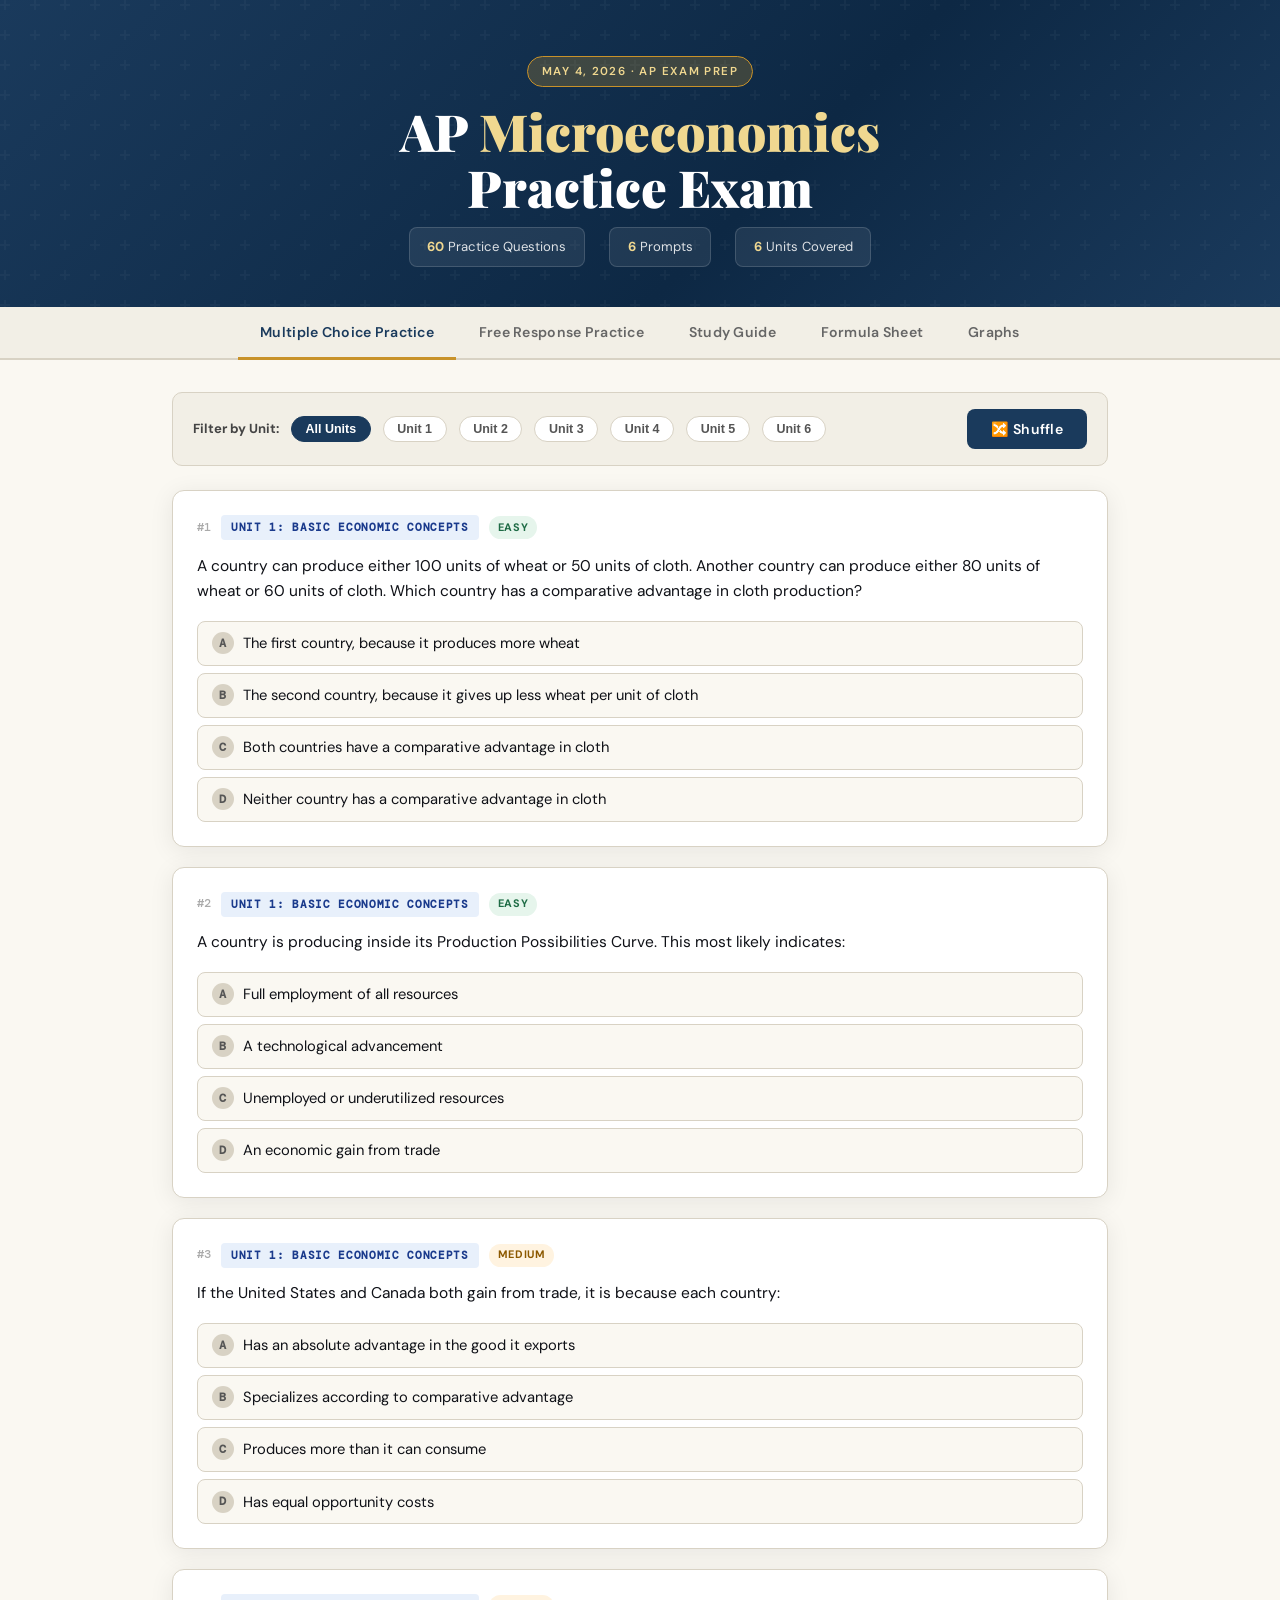
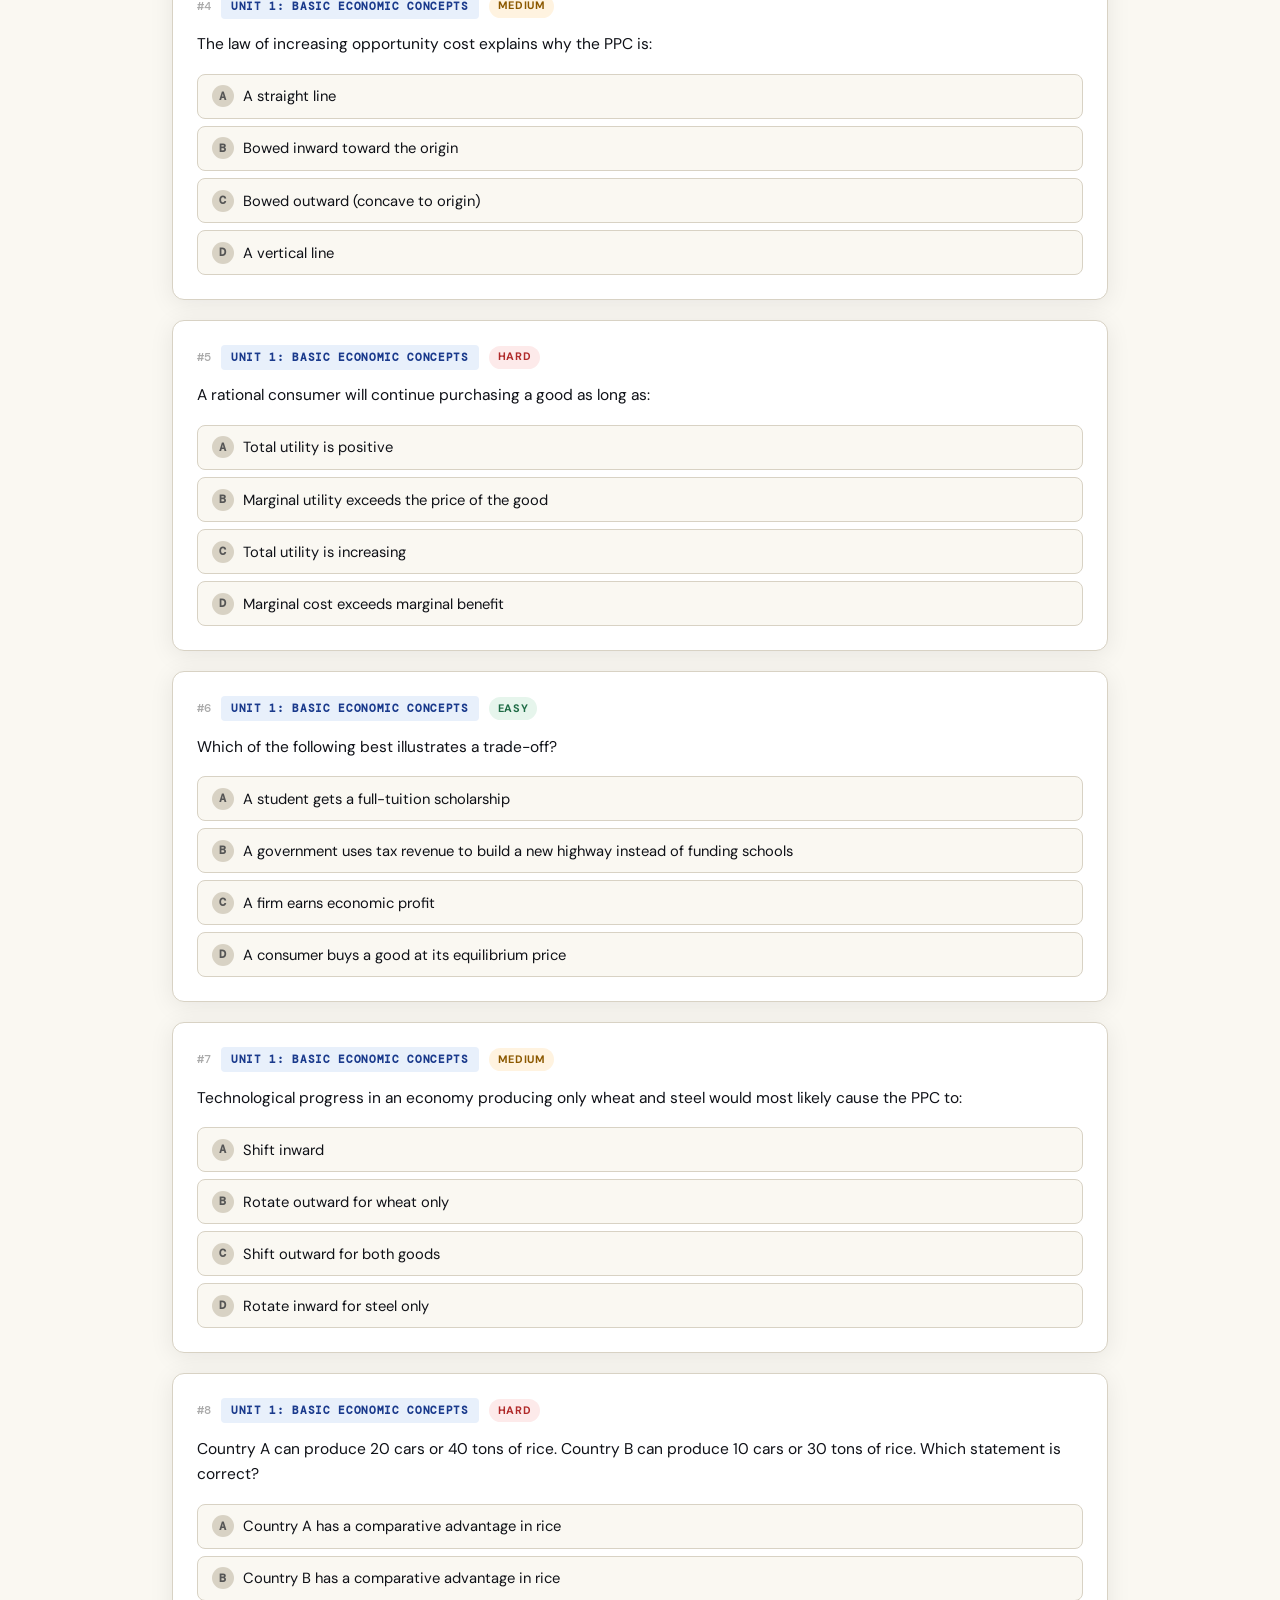
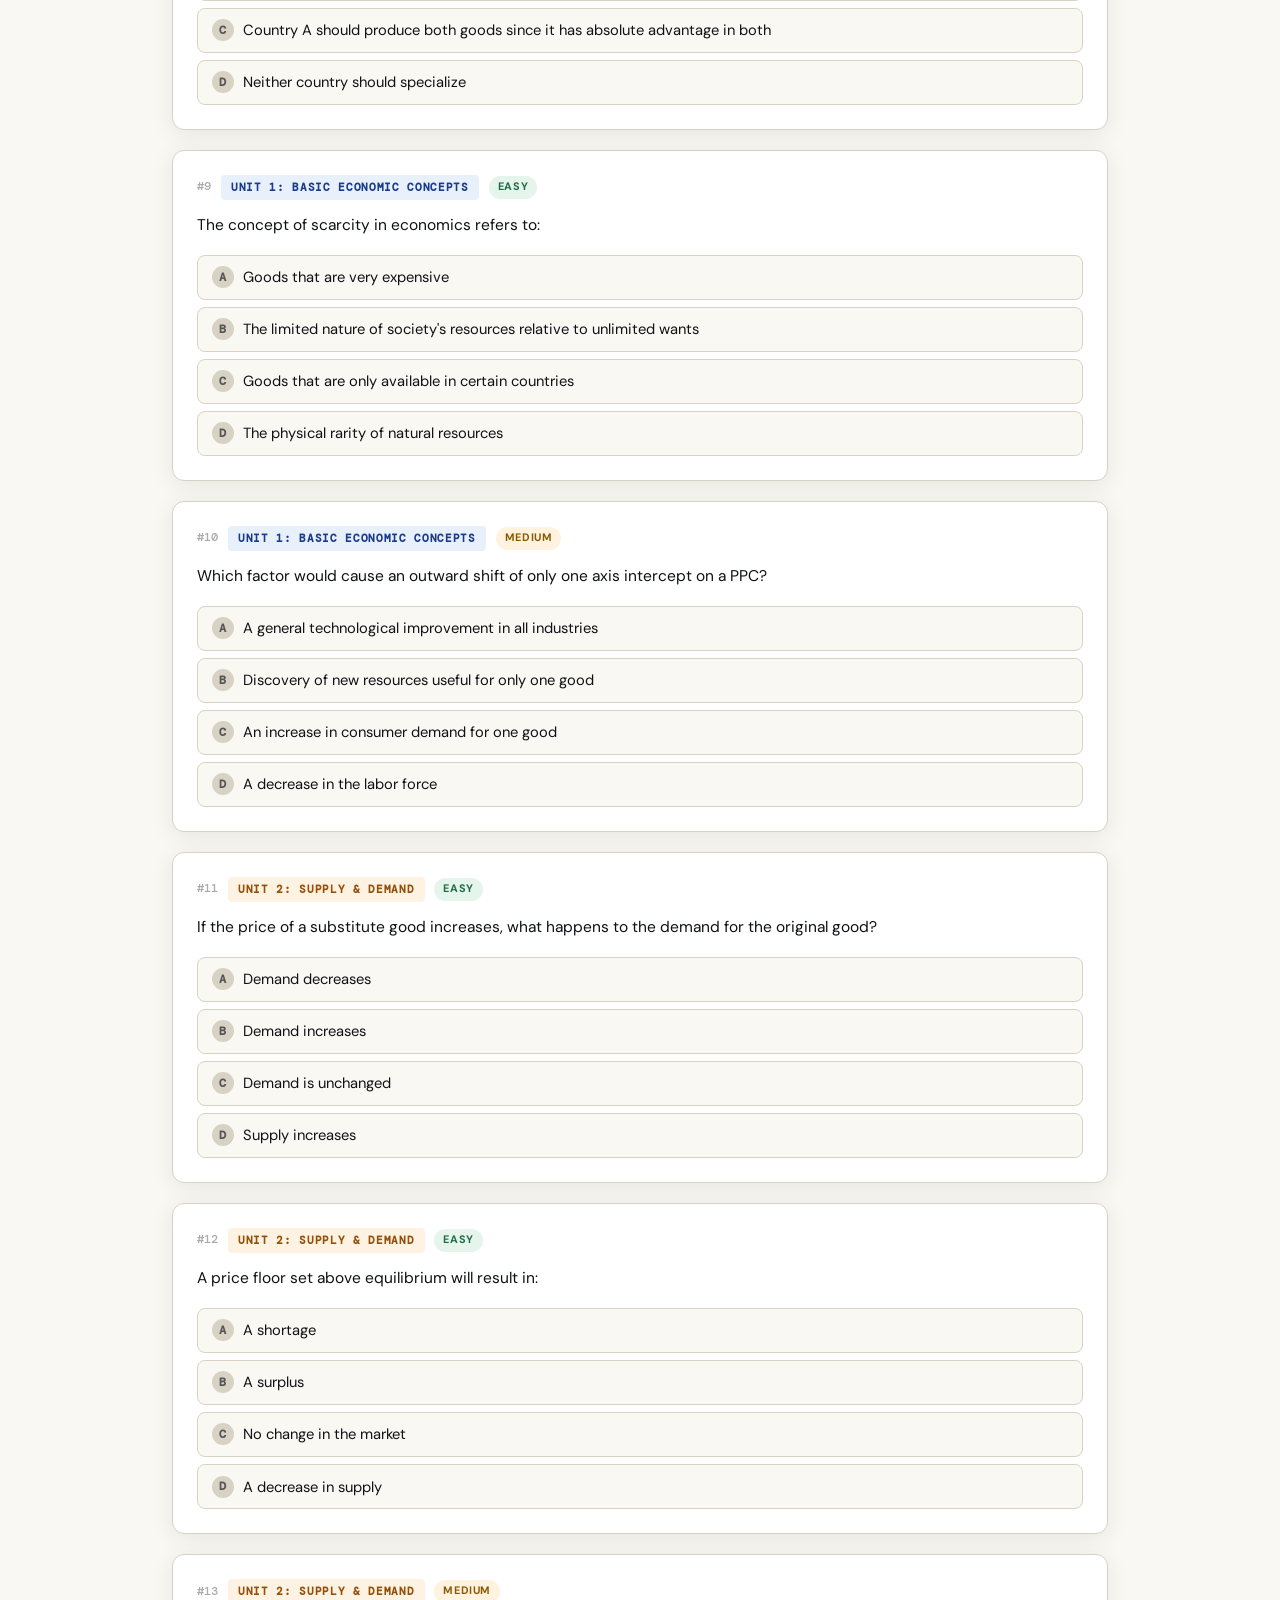
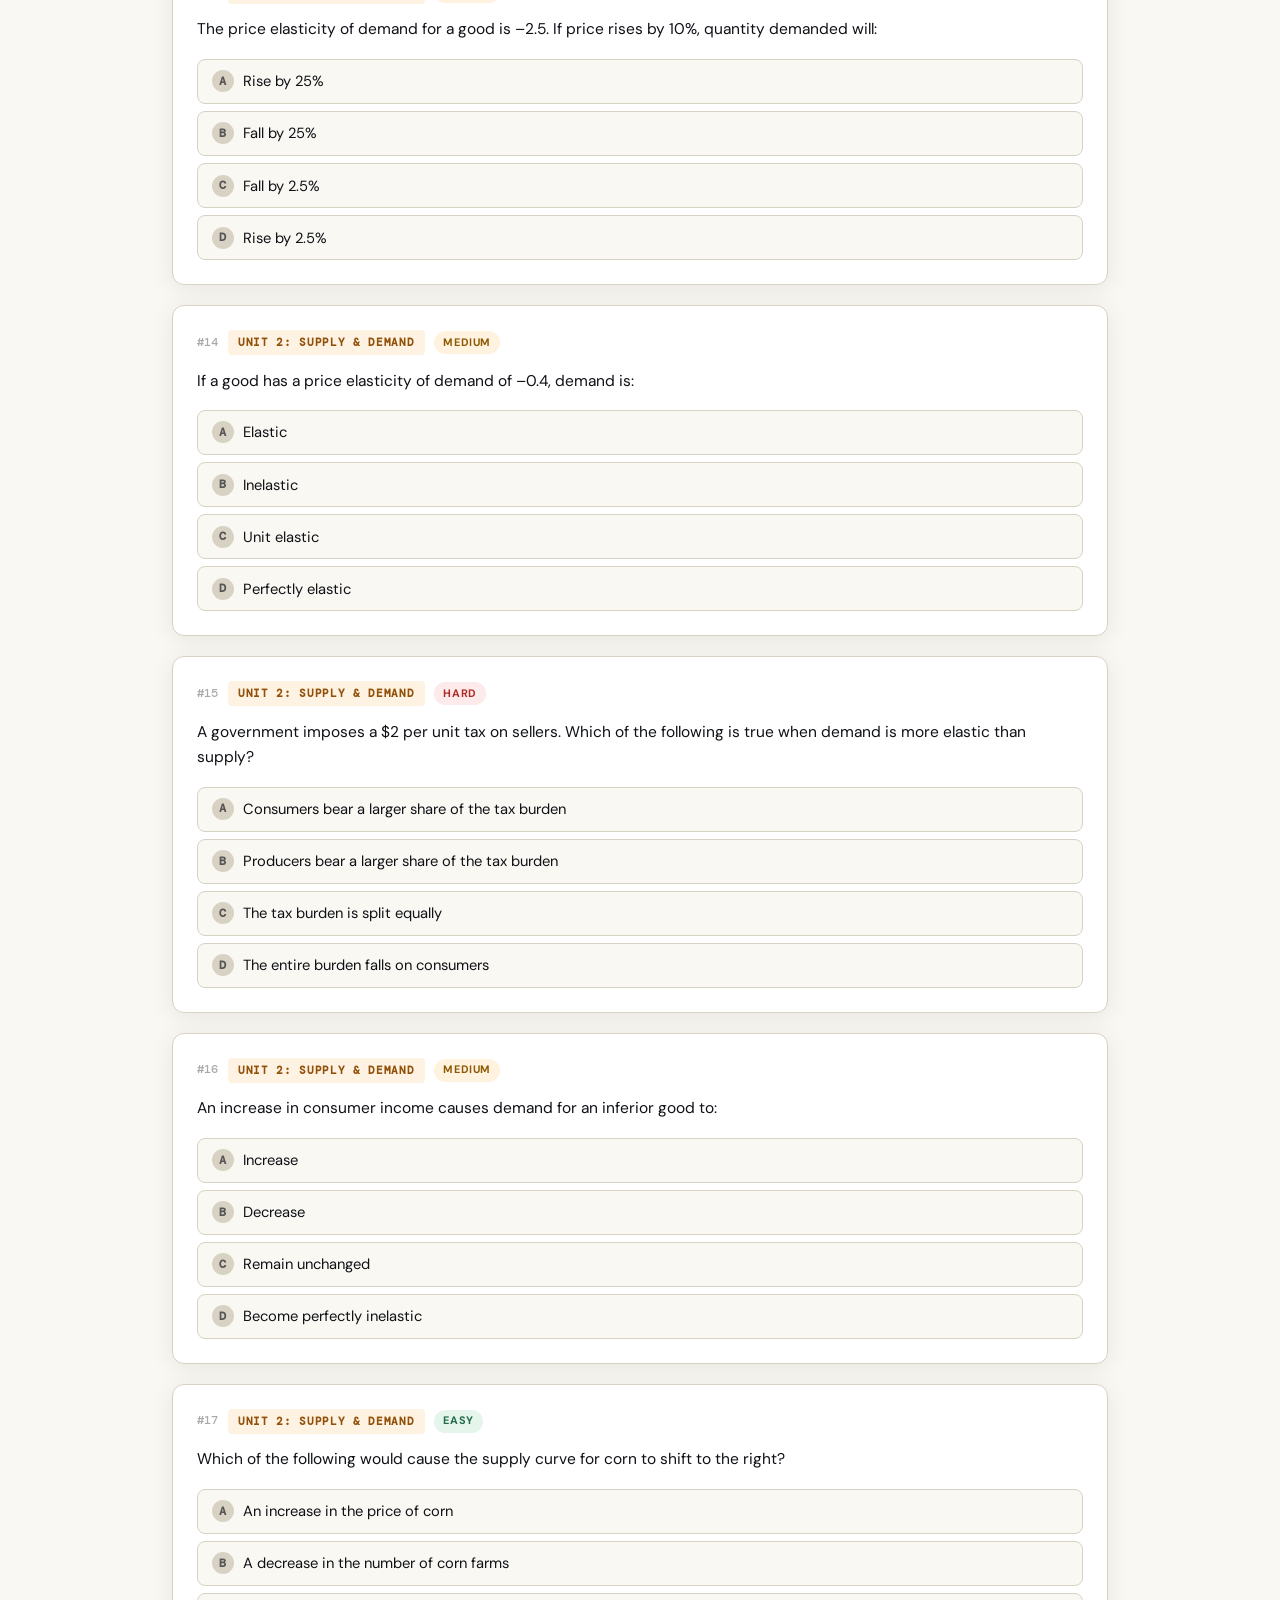
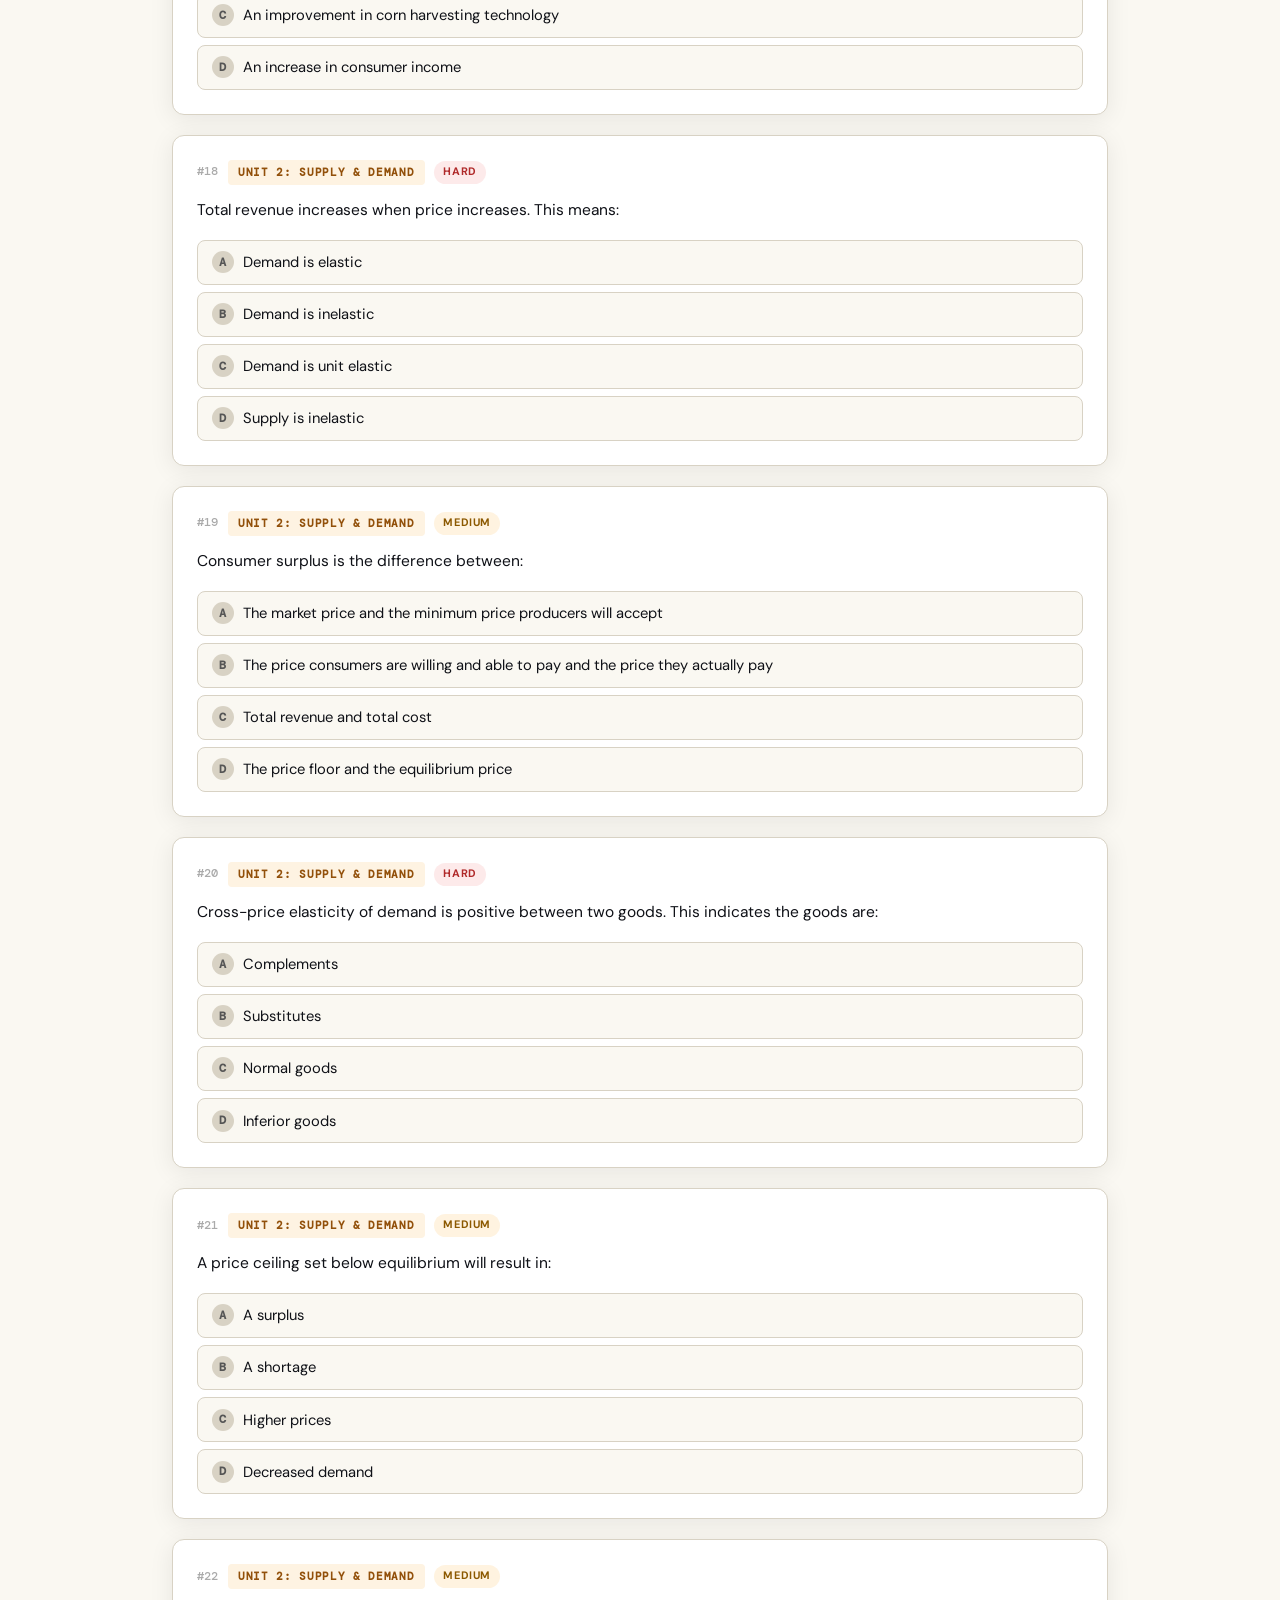
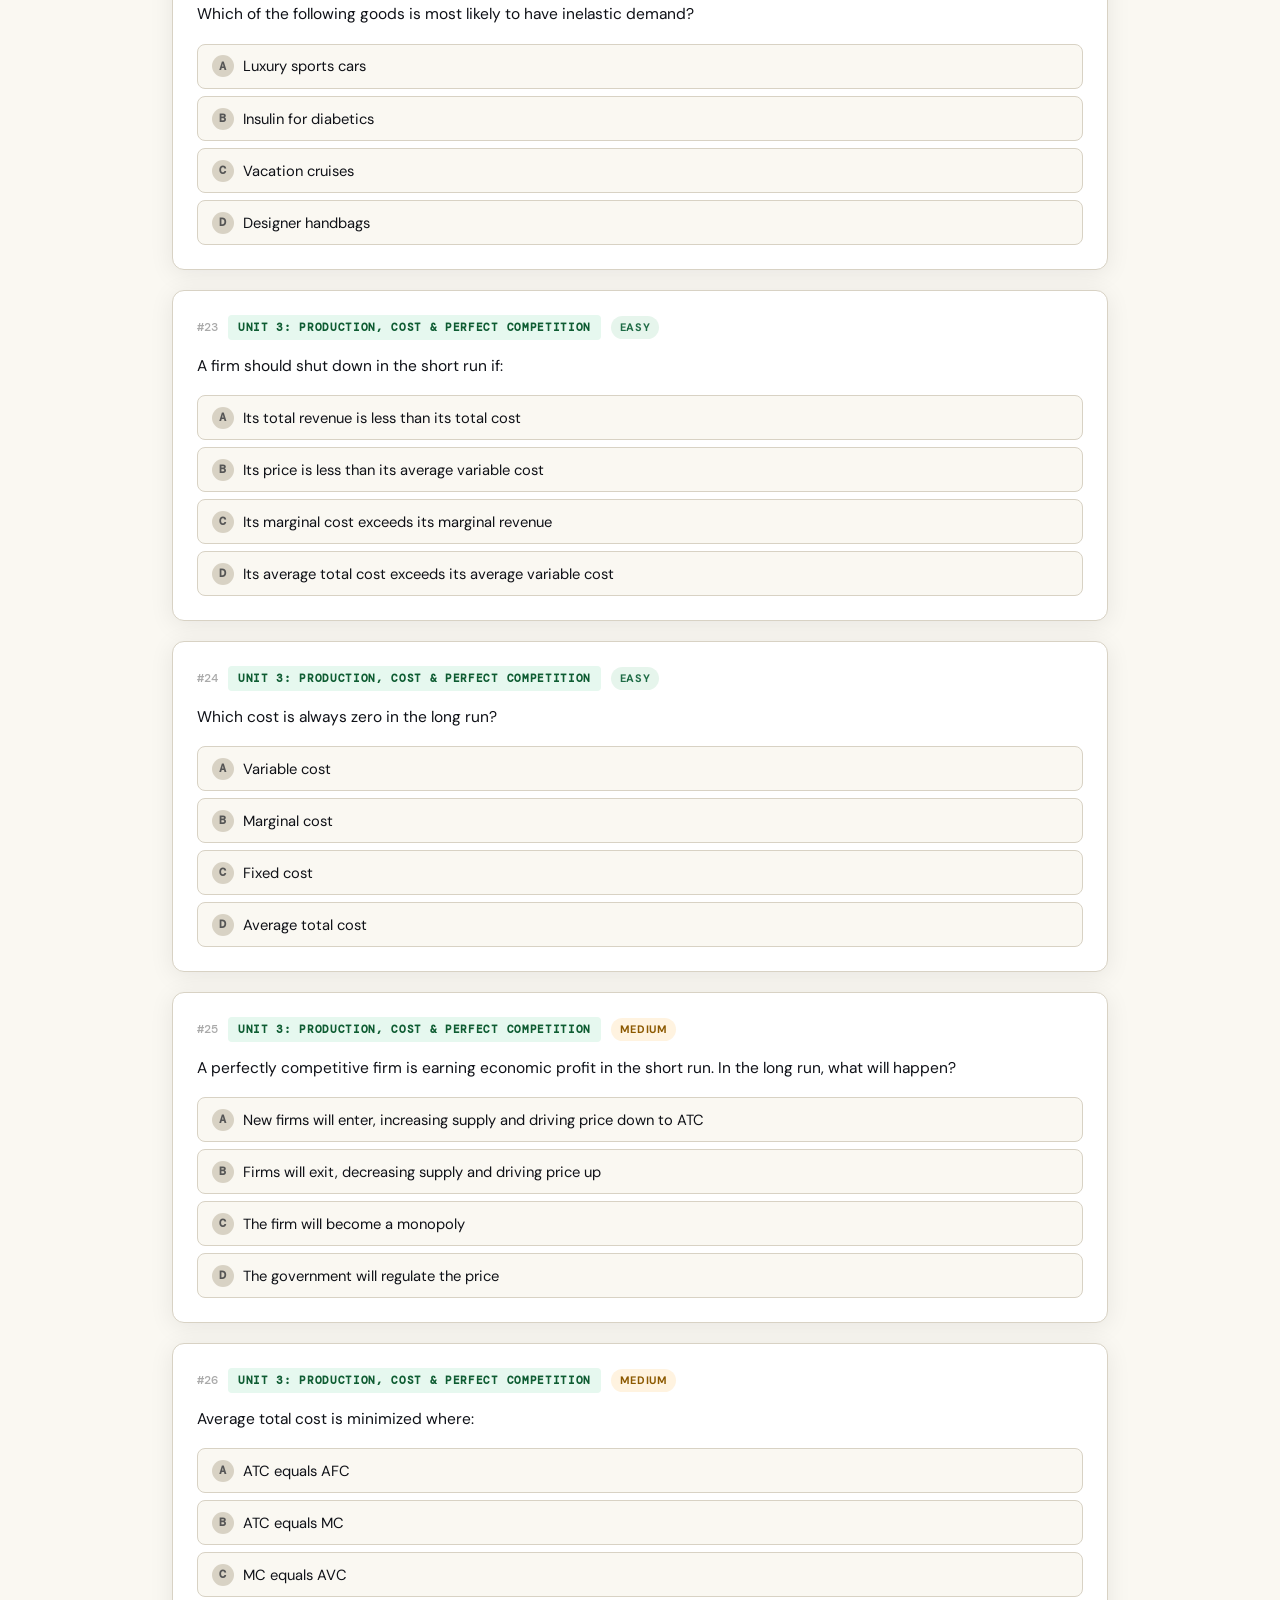
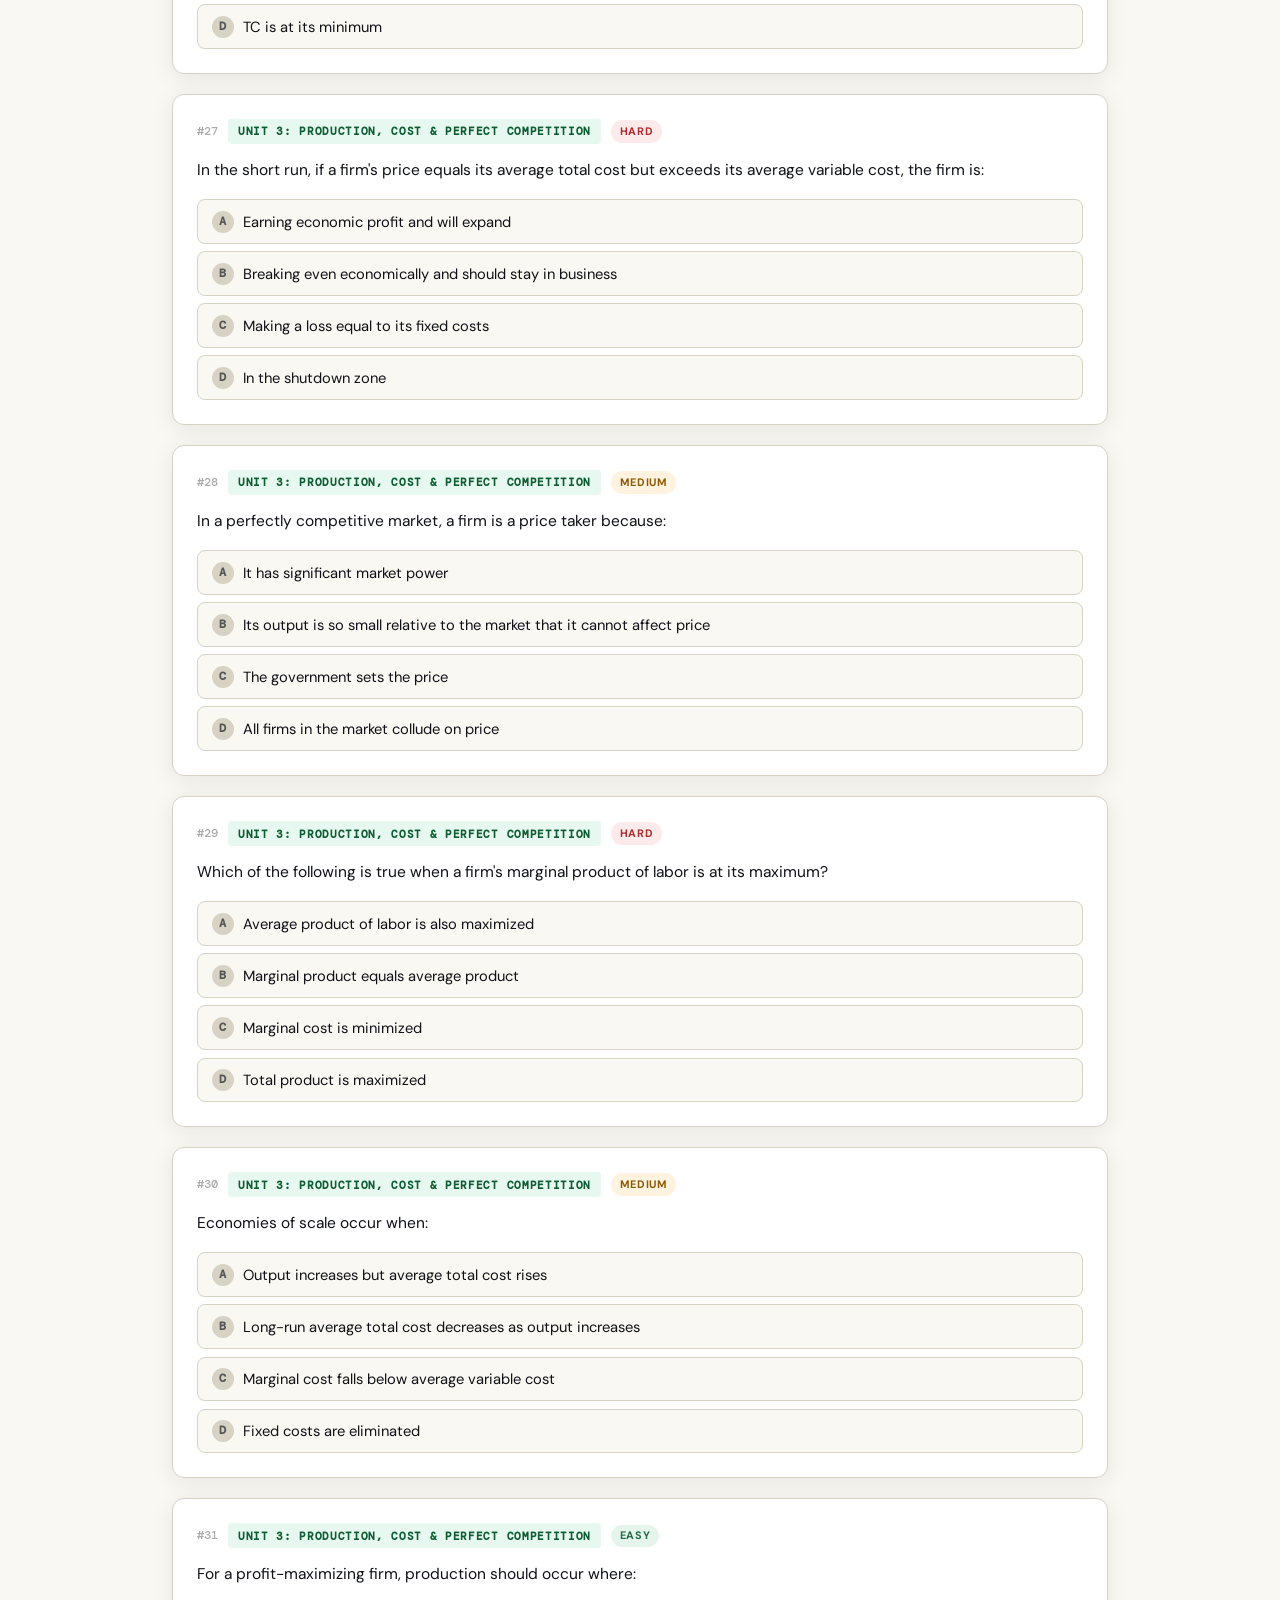
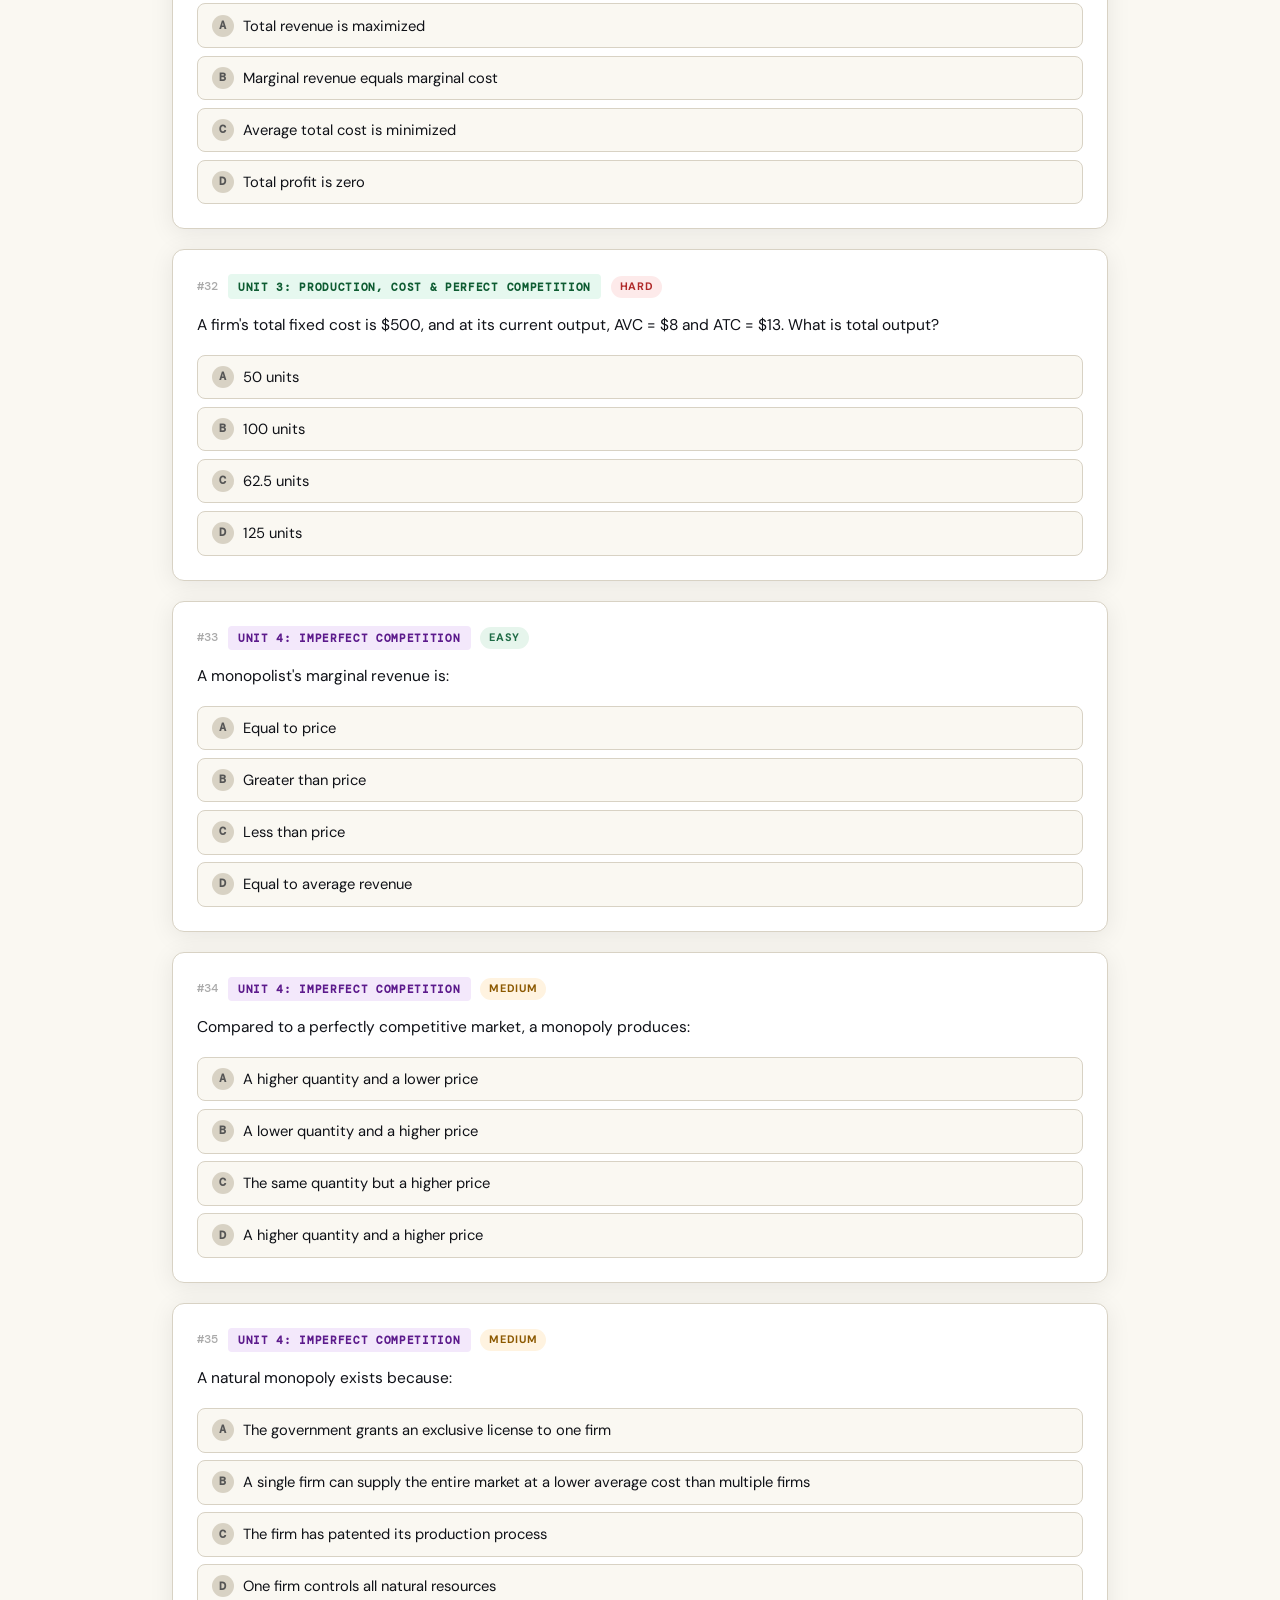
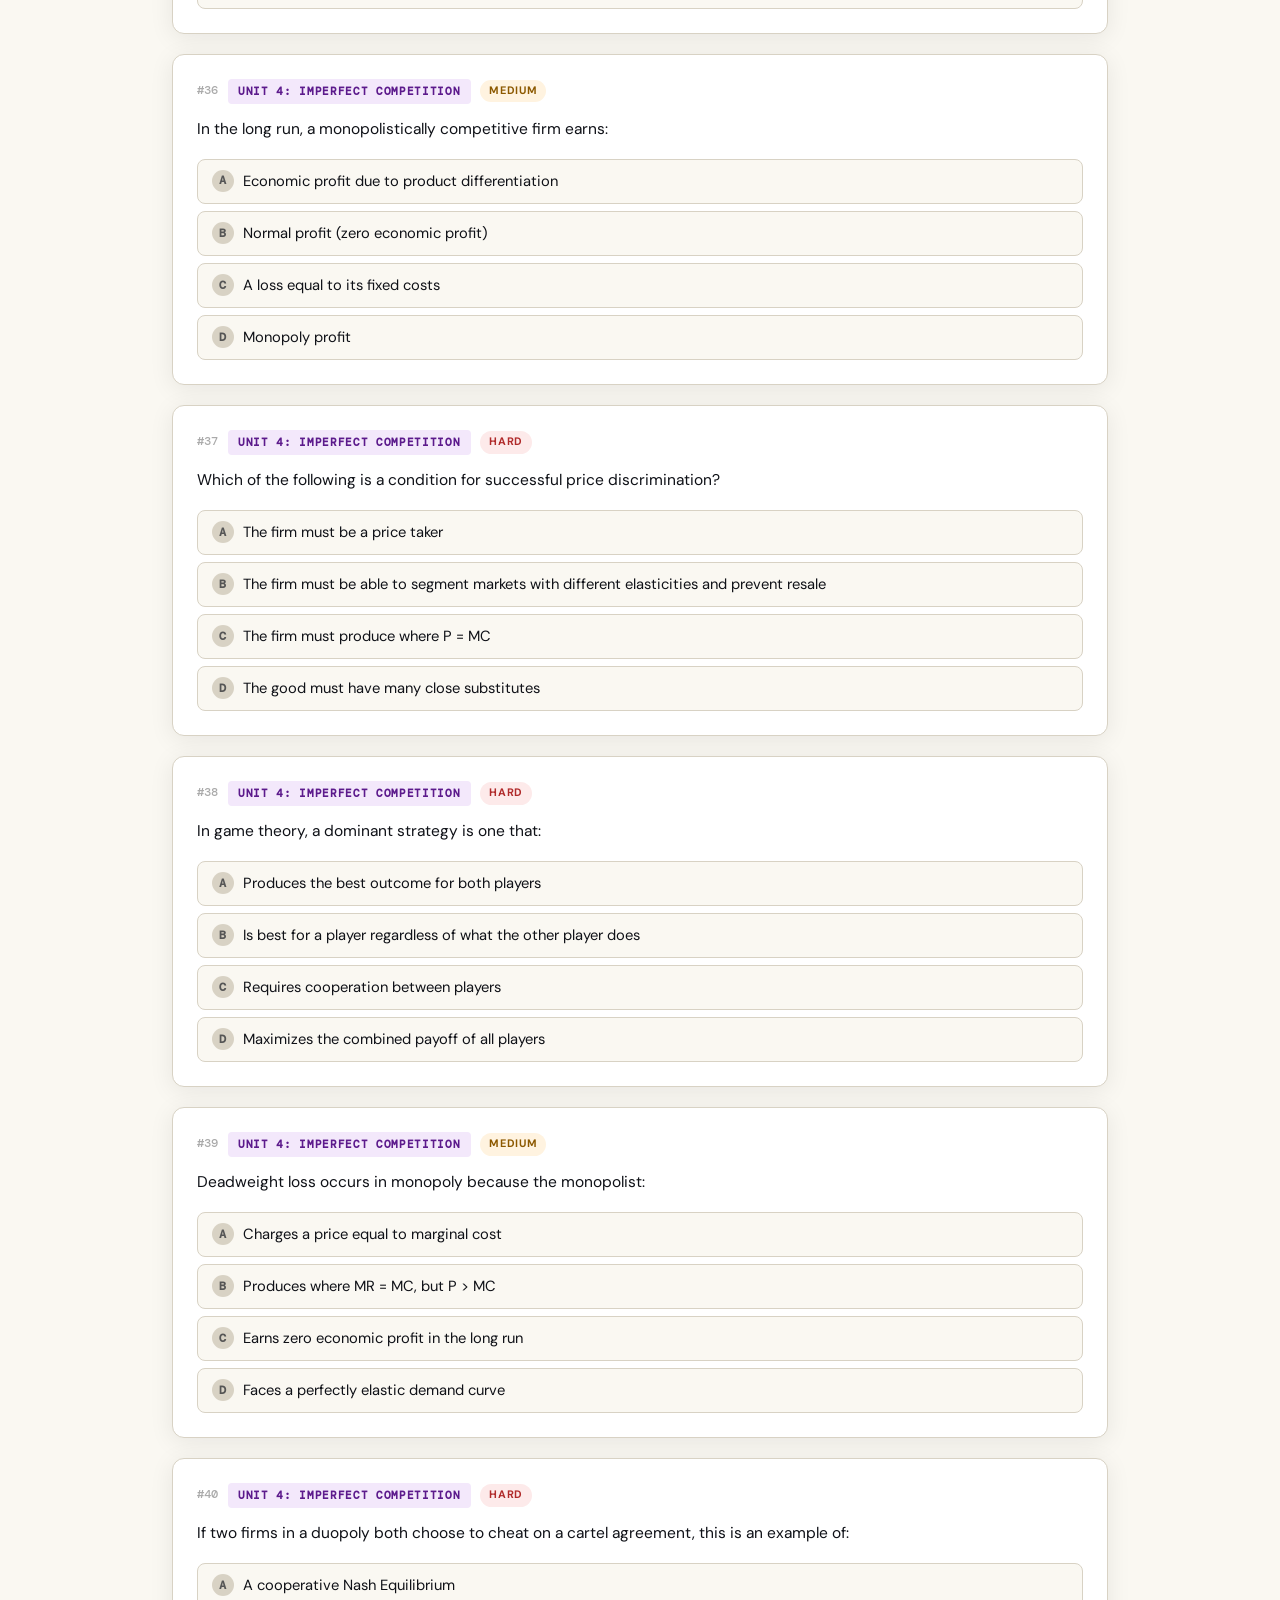
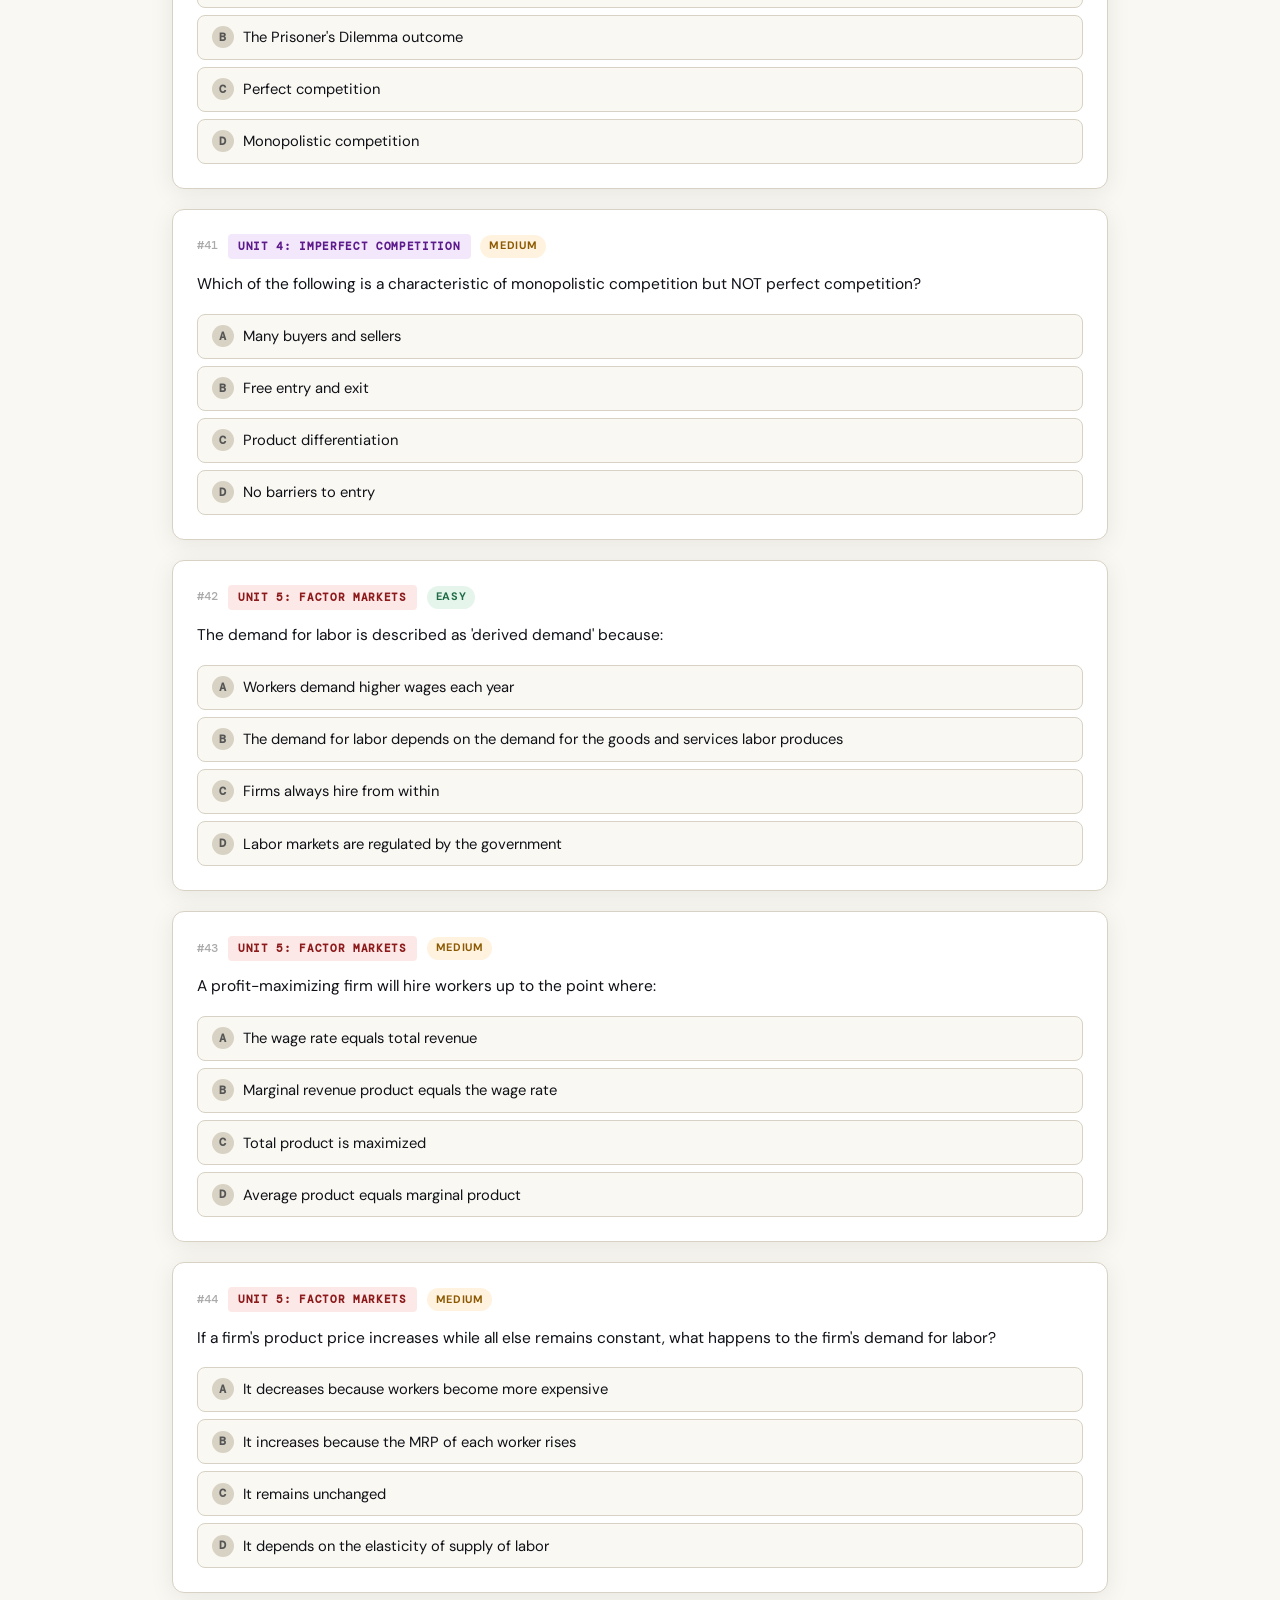
==== commit f709ad25: "Add files via upload" ====
--- a/index.html
+++ b/index.html
@@ -25,6 +25,7 @@
   <button class="tab-btn" onclick="showTab('frq')">Free Response Practice</button>
   <button class="tab-btn" onclick="showTab('guide')">Study Guide</button>
   <button class="tab-btn" onclick="showTab('formulas')">Formula Sheet</button>
+  <button class="tab-btn" onclick="showTab('graphs')">Graphs</button>
 </div>
 
 <div id="panel-mcq" class="panel active">
@@ -67,6 +68,23 @@
   <div class="formula-grid" id="formula-grid"></div>
 </div>
 
+<div id="panel-graphs" class="panel">
+  <div class="section-header">
+    <h2>Graph Review</h2>
+    <div class="sub">Key AP Micro graphs with labels, shifts, and exam strategy.</div>
+  </div>
+  <div class="formula-grid" id="graph-grid"></div>
+  <div class="graph-placeholder">
+    <img src="images/Graph unit 1.png" alt="Graph 1">
+    <img src="images/Graph unit 2.png" alt="Graph 2">
+    <img src="images/Graph unit 3.png" alt="Graph 3">
+    <img src="images/Graph unit 4.png" alt="Graph 4">
+    <img src="images/Graph unit 5.png" alt="Graph 5">
+    <img src="images/Graph unit 6.png" alt="Graph 6">
+
+  </div>
+</div>
+
 <div class="toast" id="toast"></div>
 
 <script src="data.js"></script>
--- a/styles.css
+++ b/styles.css
@@ -499,6 +499,21 @@
     box-shadow: var(--shadow);
   }
   .formula-card .fname { font-size: 0.78rem; color: #888; font-weight: 600; text-transform: uppercase; letter-spacing: 0.06em; margin-bottom: 0.4rem; }
+
+  .graph-placeholder {
+    display: flex;
+    flex-direction: column;
+    align-items: center;
+    gap: 1rem;
+    margin-top: 1.5rem;
+  }
+  .graph-placeholder img {
+    width: 100%;
+    max-width: 640px;
+    height: auto;
+    border-radius: 12px;
+    box-shadow: var(--shadow);
+  }
   .formula-card .fexpr {
     font-family: 'DM Mono', monospace;
     font-size: 1rem;
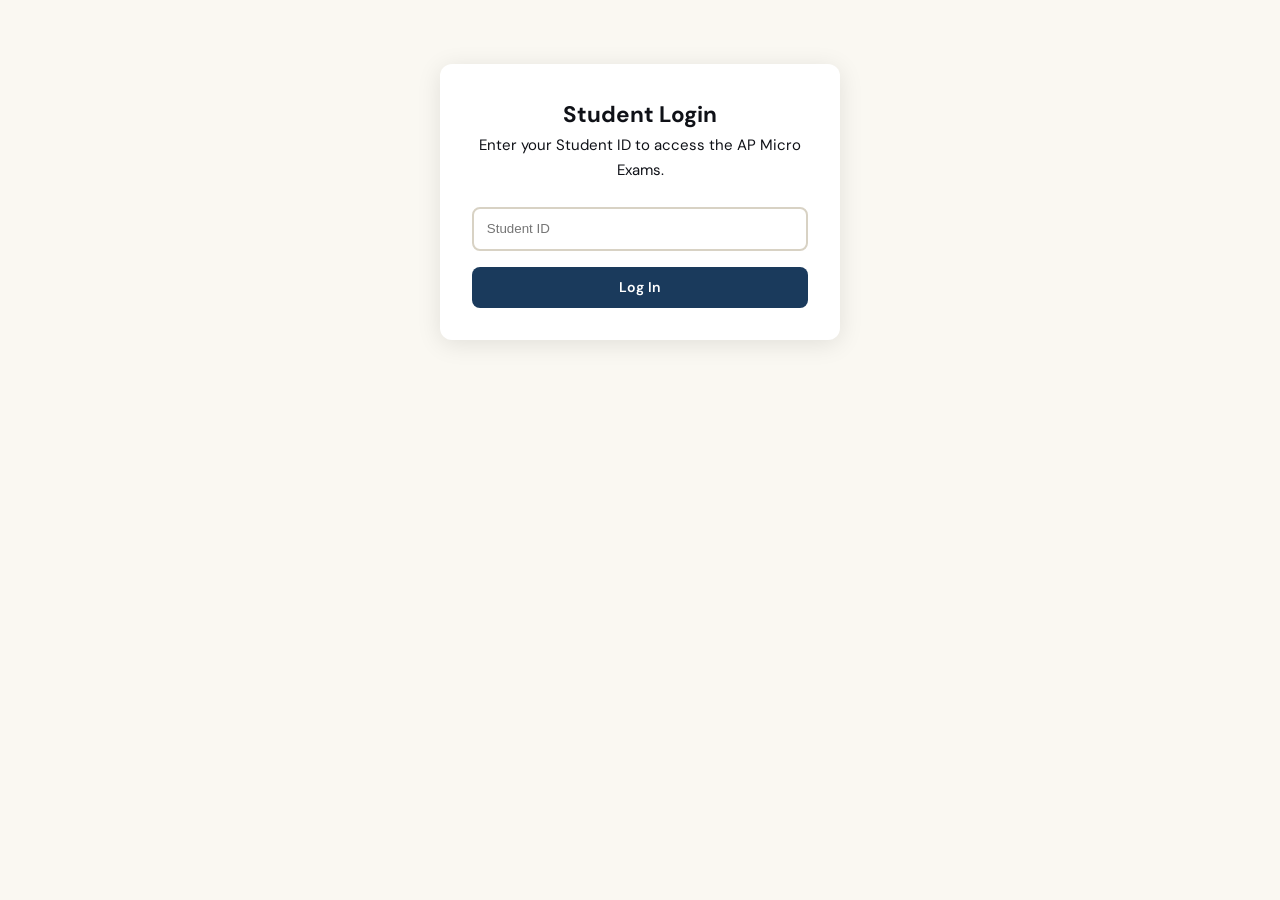
==== commit f3ca2e85: "added login and unit locking based on release dates, plus some UI improvements and a toast notificat" ====
--- a/index.html
+++ b/index.html
@@ -6,89 +6,101 @@
 <title>AP Microeconomics 2026 — Practice Exam</title>
 <link href="https://fonts.googleapis.com/css2?family=Playfair+Display:wght@700;900&family=DM+Sans:wght@300;400;500;600&family=DM+Mono:wght@400;500&display=swap" rel="stylesheet">
 <link rel="stylesheet" href="styles.css">
-
 </head>
 <body>
 
-  <div class="hero">
-  <div class="hero-tag">May 4, 2026 · AP Exam Prep</div>
-  <h1>AP <em>Microeconomics</em><br>Practice Exam</h1>
-  <div class="hero-stats">
-    <div class="stat-pill"><strong>60</strong> Practice Questions</div>
-    <div class="stat-pill"><strong>6</strong> Prompts</div>
-    <div class="stat-pill"><strong>6</strong> Units Covered</div>
-    </div>
+<div id="login-screen" style="max-width: 400px; margin: 4rem auto; padding: 2rem; background: white; border-radius: 12px; box-shadow: 0 4px 24px rgba(0,0,0,0.1); text-align: center;">
+  <h2 style="color: var(--primary);">Student Login</h2>
+  <p style="color: var(--muted); margin-bottom: 1.5rem;">Enter your Student ID to access the AP Micro Exams.</p>
+  <input type="password" id="student-id-input" placeholder="Student ID" style="width: 100%; padding: 0.8rem; margin-bottom: 1rem; border: 2px solid var(--border); border-radius: 8px;">
+  <button onclick="attemptLogin()" class="btn-primary" style="width: 100%;">Log In</button>
+  <p id="login-error" style="color: var(--red); display: none; margin-top: 1rem;">Invalid ID. Please try again.</p>
 </div>
 
-<div class="tabs-wrap">
-  <button class="tab-btn active" onclick="showTab('mcq')">Multiple Choice Practice</button>
-  <button class="tab-btn" onclick="showTab('frq')">Free Response Practice</button>
-  <button class="tab-btn" onclick="showTab('guide')">Study Guide</button>
-  <button class="tab-btn" onclick="showTab('formulas')">Formula Sheet</button>
-  <button class="tab-btn" onclick="showTab('graphs')">Graphs</button>
-</div>
+<div id="main-app" style="display: none;">
 
-<div id="panel-mcq" class="panel active">
-  <div class="controls-bar">
-    <label style="font-size:0.82rem;font-weight:700;color:#444;">Filter by Unit:</label>
-    <button class="filter-btn active" onclick="filterMCQ('all',this)">All Units</button>
-    <button class="filter-btn" onclick="filterMCQ(1,this)">Unit 1</button>
-    <button class="filter-btn" onclick="filterMCQ(2,this)">Unit 2</button>
-    <button class="filter-btn" onclick="filterMCQ(3,this)">Unit 3</button>
-    <button class="filter-btn" onclick="filterMCQ(4,this)">Unit 4</button>
-    <button class="filter-btn" onclick="filterMCQ(5,this)">Unit 5</button>
-    <button class="filter-btn" onclick="filterMCQ(6,this)">Unit 6</button>
-    <button class="btn-primary" style="margin-left:auto" onclick="shuffleMCQ()">🔀 Shuffle</button>
+  <div class="hero">
+    <div class="hero-tag">May 4, 2026 · AP Exam Prep</div>
+    <h1>AP <em>Microeconomics</em><br>Practice Exam</h1>
+    <div class="hero-stats">
+      <div class="stat-pill"><strong>60</strong> Practice Questions</div>
+      <div class="stat-pill"><strong>6</strong> Prompts</div>
+      <div class="stat-pill"><strong>6</strong> Units Covered</div>
+    </div>
   </div>
 
-  <div id="mcq-container"></div>
-</div>
+  <div class="tabs-wrap">
+    <button class="tab-btn active" onclick="showTab('mcq')">Multiple Choice Practice</button>
+    <button class="tab-btn" onclick="showTab('frq')">Free Response Practice</button>
+    <button class="tab-btn" onclick="showTab('guide')">Study Guide</button>
+    <button class="tab-btn" onclick="showTab('formulas')">Formula Sheet</button>
+    <button class="tab-btn" onclick="showTab('graphs')">Graphs</button>
+  </div>
 
-<div id="panel-frq" class="panel">
-<div id="frq-container"></div>
-</div>
+  <div id="panel-mcq" class="panel active">
+    <div class="controls-bar">
+      <label style="font-size:0.82rem;font-weight:700;color:#444;">Filter by Unit:</label>
+      <button class="filter-btn active" onclick="filterMCQ(1,this)">Unit 1</button>
+      <button class="filter-btn" onclick="filterMCQ(2,this)">Unit 2</button>
+      <button class="filter-btn" onclick="filterMCQ(3,this)">Unit 3</button>
+      <button class="filter-btn" onclick="filterMCQ(4,this)">Unit 4</button>
+      <button class="filter-btn" onclick="filterMCQ(5,this)">Unit 5</button>
+      <button class="filter-btn" onclick="filterMCQ(6,this)">Unit 6</button>
+    </div>
 
-<div id="panel-guide" class="panel">
-  <div class="unit-grid" id="guide-grid"></div>
-  <div class="tip-box" style="margin-top:1.75rem">
-    <h4>🎯 Top Exam Tips for May 4, 2026</h4>
-    <ul style="padding-left:1.2rem;font-size:0.88rem;line-height:1.8">
-      <li><strong>Draw graphs every time.</strong> Nearly every FRQ requires a correctly labeled graph (S/D, Cost Curves, MR/MC). Practice drawing them fast.</li>
-      <li><strong>Label axes.</strong> Unlabeled axes cost you points even if the shape is correct.</li>
-      <li><strong>Know the "why."</strong> MCQ frequently asks you to explain *why* a curve shifts, not just which direction.</li>
-      <li><strong>Use MR = MC rule</strong> for ALL profit-maximizing firms — perfect competition, monopoly, monopolistic competition, and oligopoly.</li>
-      <li><strong>Factor markets mirror product markets.</strong> MRP = MFC is just MR = MC applied to inputs.</li>
-      <li><strong>Government intervention = deadweight loss.</strong> Taxes, price floors/ceilings, monopoly — all create DWL triangles.</li>
-      <li><strong>A four-function calculator is permitted.</strong> Practice PED, PES, and TR/TC/profit calculations by hand.</li>
-    </ul>
+    <div id="mcq-container"></div>
+    
+    <div style="text-align: center; margin-top: 2rem; padding-top: 1.5rem; border-top: 2px solid var(--border);">
+      <button id="submit-btn" onclick="finishAndSubmitExam(event)" class="btn-primary" style="background-color: var(--green); padding: 1rem 2rem; font-size: 1.1rem;">
+        ✅ Submit Exam Score
+      </button>
+    </div>
   </div>
-</div>
 
-<div id="panel-formulas" class="panel">
-  <div class="formula-grid" id="formula-grid"></div>
-</div>
+  <div id="panel-frq" class="panel">
+    <div id="frq-container"></div>
+  </div>
 
-<div id="panel-graphs" class="panel">
-  <div class="section-header">
-    <h2>Graph Review</h2>
-    <div class="sub">Key AP Micro graphs with labels, shifts, and exam strategy.</div>
+  <div id="panel-guide" class="panel">
+    <div class="unit-grid" id="guide-grid"></div>
+    <div class="tip-box" style="margin-top:1.75rem">
+      <h4>🎯 Top Exam Tips for May 4, 2026</h4>
+      <ul style="padding-left:1.2rem;font-size:0.88rem;line-height:1.8">
+        <li><strong>Draw graphs every time.</strong> Nearly every FRQ requires a correctly labeled graph (S/D, Cost Curves, MR/MC). Practice drawing them fast.</li>
+        <li><strong>Label axes.</strong> Unlabeled axes cost you points even if the shape is correct.</li>
+        <li><strong>Know the "why."</strong> MCQ frequently asks you to explain *why* a curve shifts, not just which direction.</li>
+        <li><strong>Use MR = MC rule</strong> for ALL profit-maximizing firms — perfect competition, monopoly, monopolistic competition, and oligopoly.</li>
+        <li><strong>Factor markets mirror product markets.</strong> MRP = MFC is just MR = MC applied to inputs.</li>
+        <li><strong>Government intervention = deadweight loss.</strong> Taxes, price floors/ceilings, monopoly — all create DWL triangles.</li>
+        <li><strong>A four-function calculator is permitted.</strong> Practice PED, PES, and TR/TC/profit calculations by hand.</li>
+      </ul>
+    </div>
   </div>
-  <div class="formula-grid" id="graph-grid"></div>
-  <div class="graph-placeholder">
-    <img src="images/Graph unit 1.png" alt="Graph 1">
-    <img src="images/Graph unit 2.png" alt="Graph 2">
-    <img src="images/Graph unit 3.png" alt="Graph 3">
-    <img src="images/Graph unit 4.png" alt="Graph 4">
-    <img src="images/Graph unit 5.png" alt="Graph 5">
-    <img src="images/Graph unit 6.png" alt="Graph 6">
 
+  <div id="panel-formulas" class="panel">
+    <div class="formula-grid" id="formula-grid"></div>
   </div>
-</div>
 
-<div class="toast" id="toast"></div>
+  <div id="panel-graphs" class="panel">
+    <div class="section-header">
+      <h2>Graph Review</h2>
+      <div class="sub">Key AP Micro graphs with labels, shifts, and exam strategy.</div>
+    </div>
+    <div class="formula-grid" id="graph-grid"></div>
+    <div class="graph-placeholder">
+      <img src="images/Graph unit 1.png" alt="Graph 1">
+      <img src="images/Graph unit 2.png" alt="Graph 2">
+      <img src="images/Graph unit 3.png" alt="Graph 3">
+      <img src="images/Graph unit 4.png" alt="Graph 4">
+      <img src="images/Graph unit 5.png" alt="Graph 5">
+      <img src="images/Graph unit 6.png" alt="Graph 6">
+    </div>
+  </div>
+
+</div> <div class="toast" id="toast"></div>
 
 <script src="data.js"></script>
-<script src="app.js"></script>
+<script type="module" src="app.js"></script>
 
 </body>
 </html>
--- a/styles.css
+++ b/styles.css
@@ -281,6 +281,7 @@
     line-height: 1.5;
   }
   .choice-btn:hover:not(:disabled) { background: var(--blue-light); border-color: var(--blue-mid); }
+  .choice-btn.selected { background: var(--blue-light); border-color: var(--blue-mid); }
   .choice-letter {
     width: 22px; height: 22px;
     background: var(--border);
